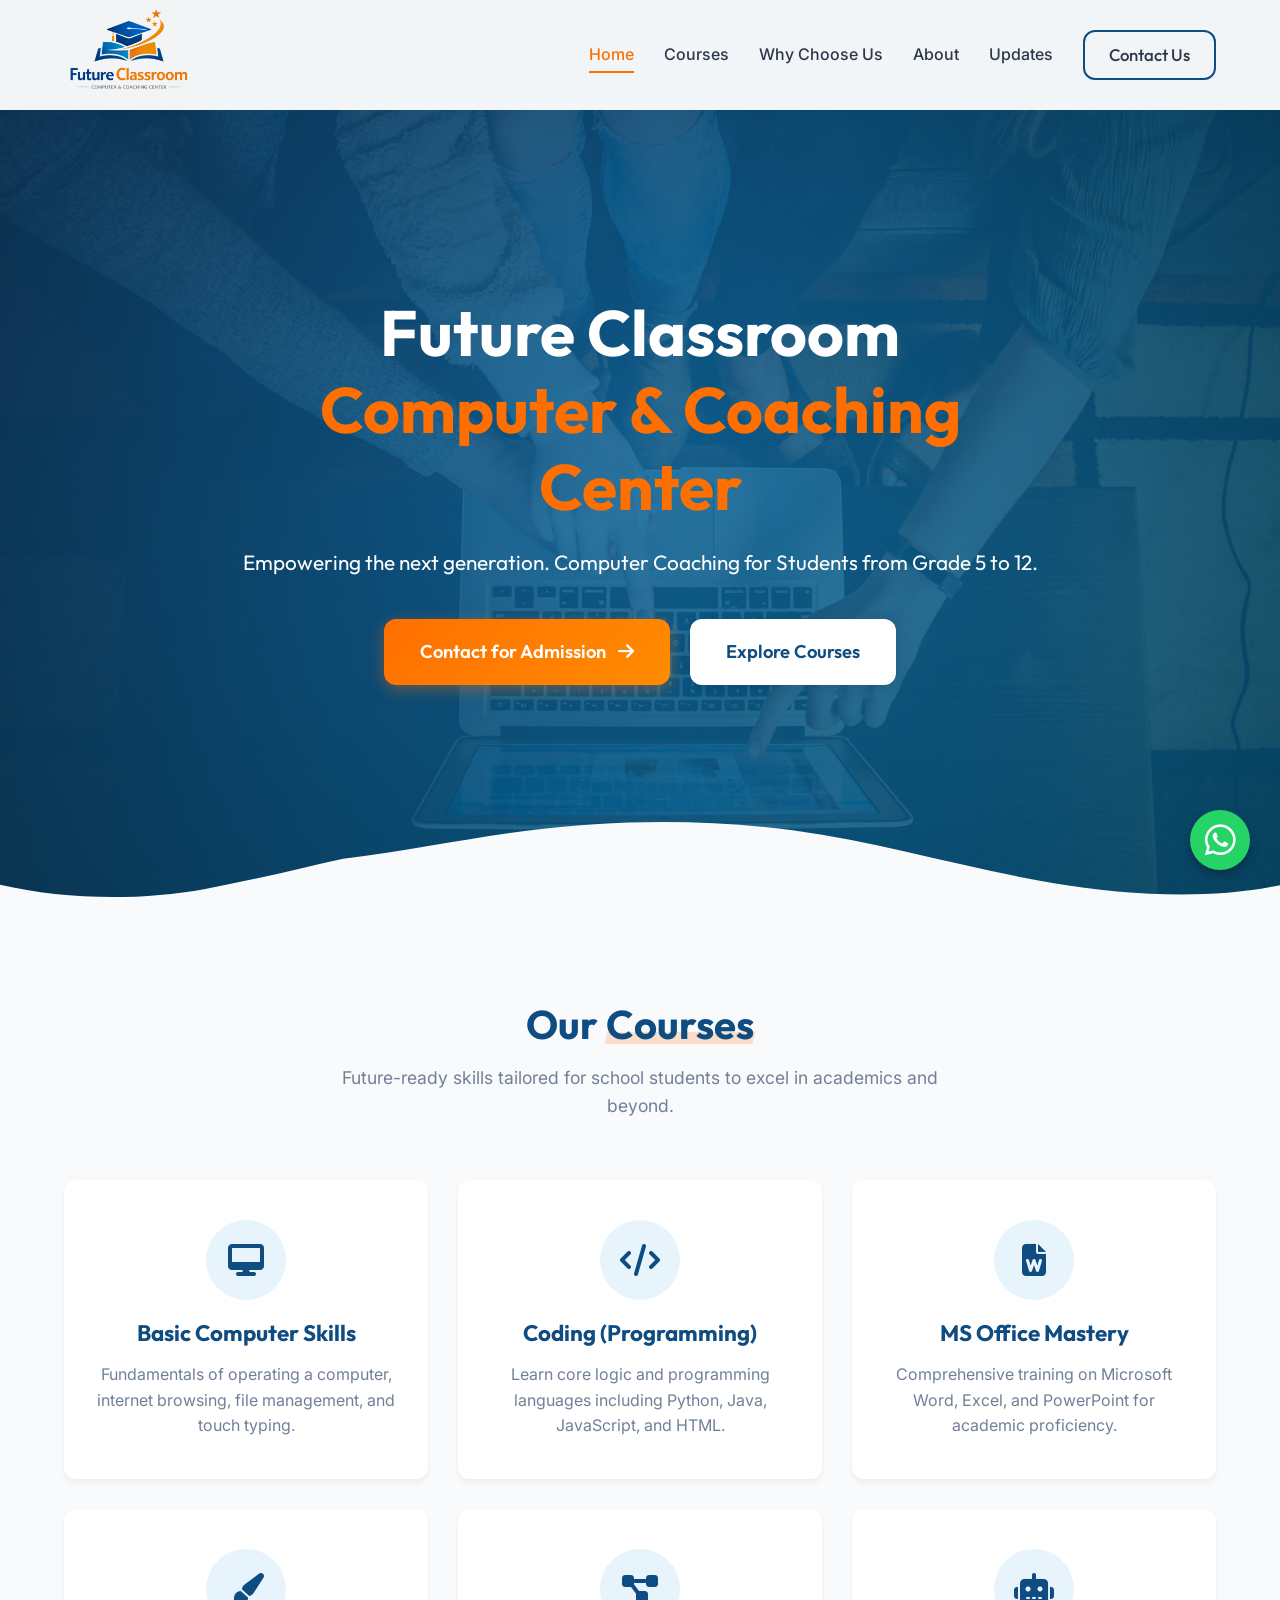
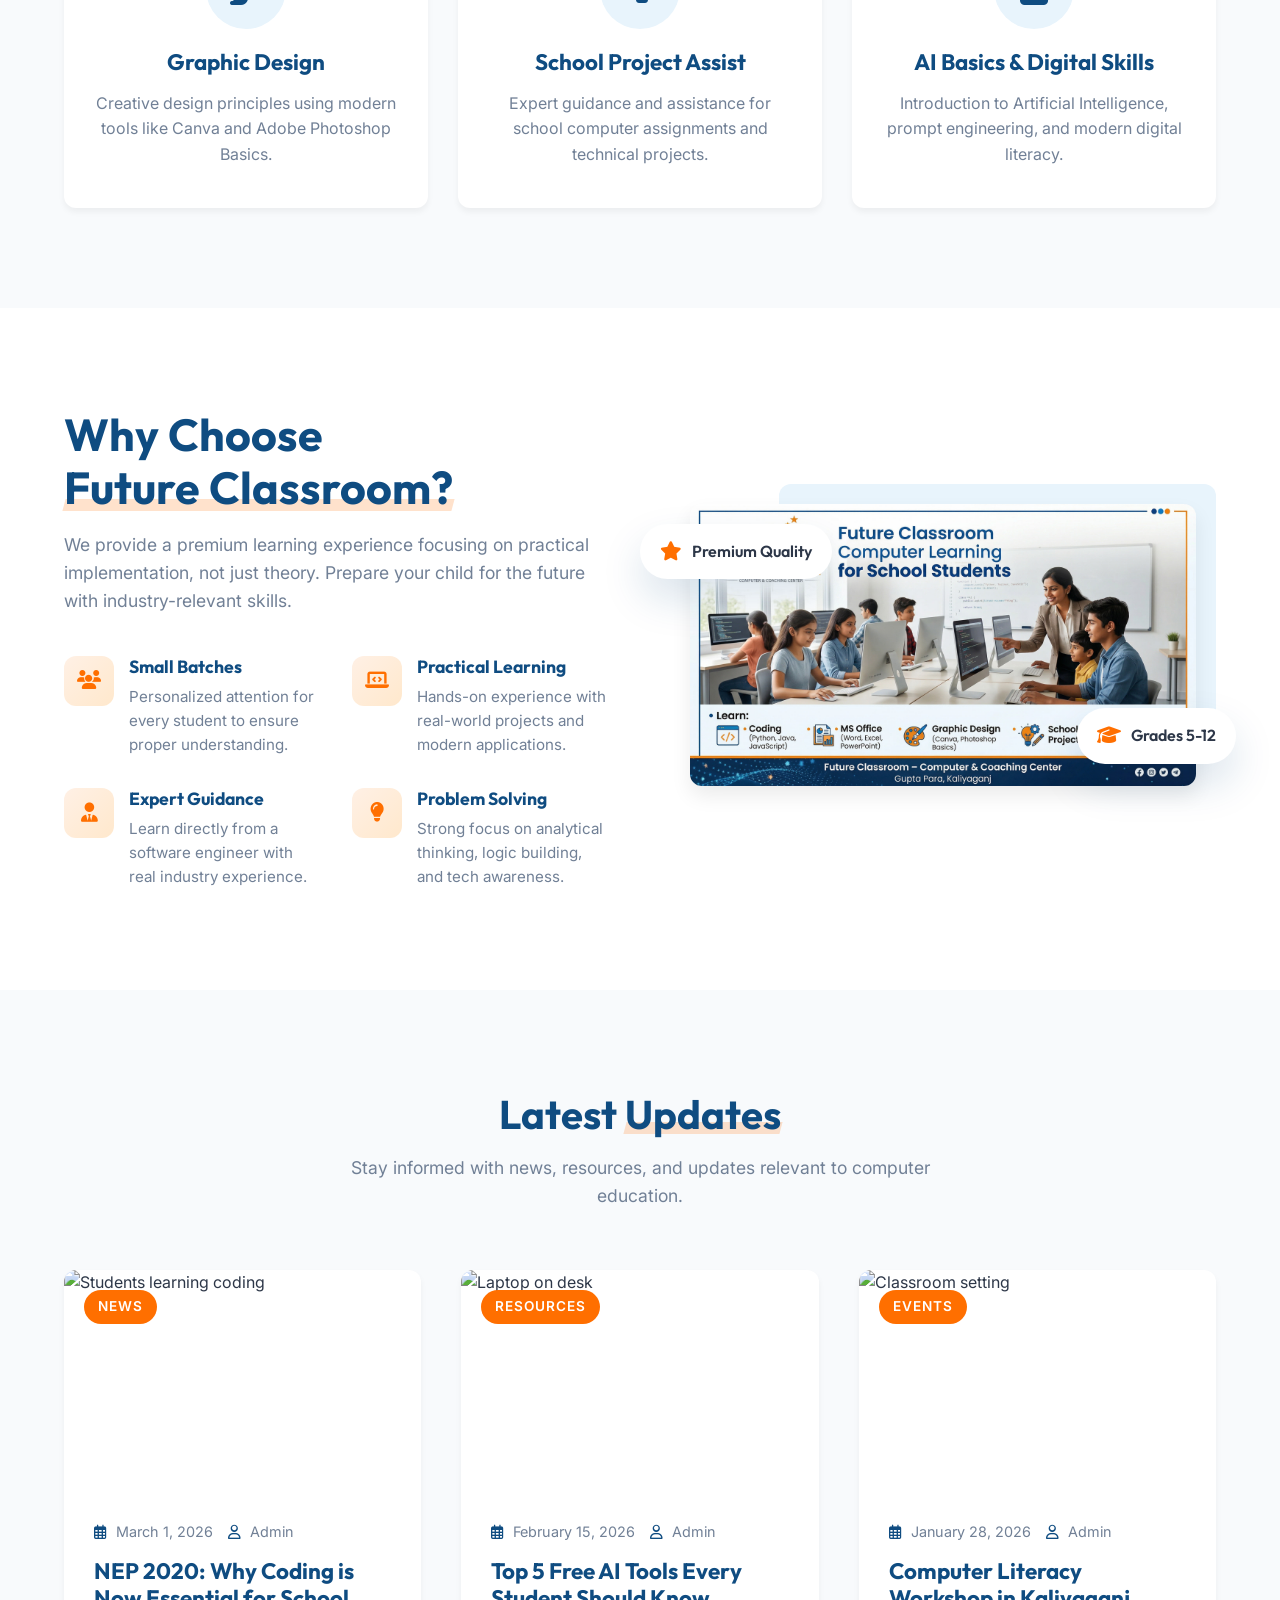
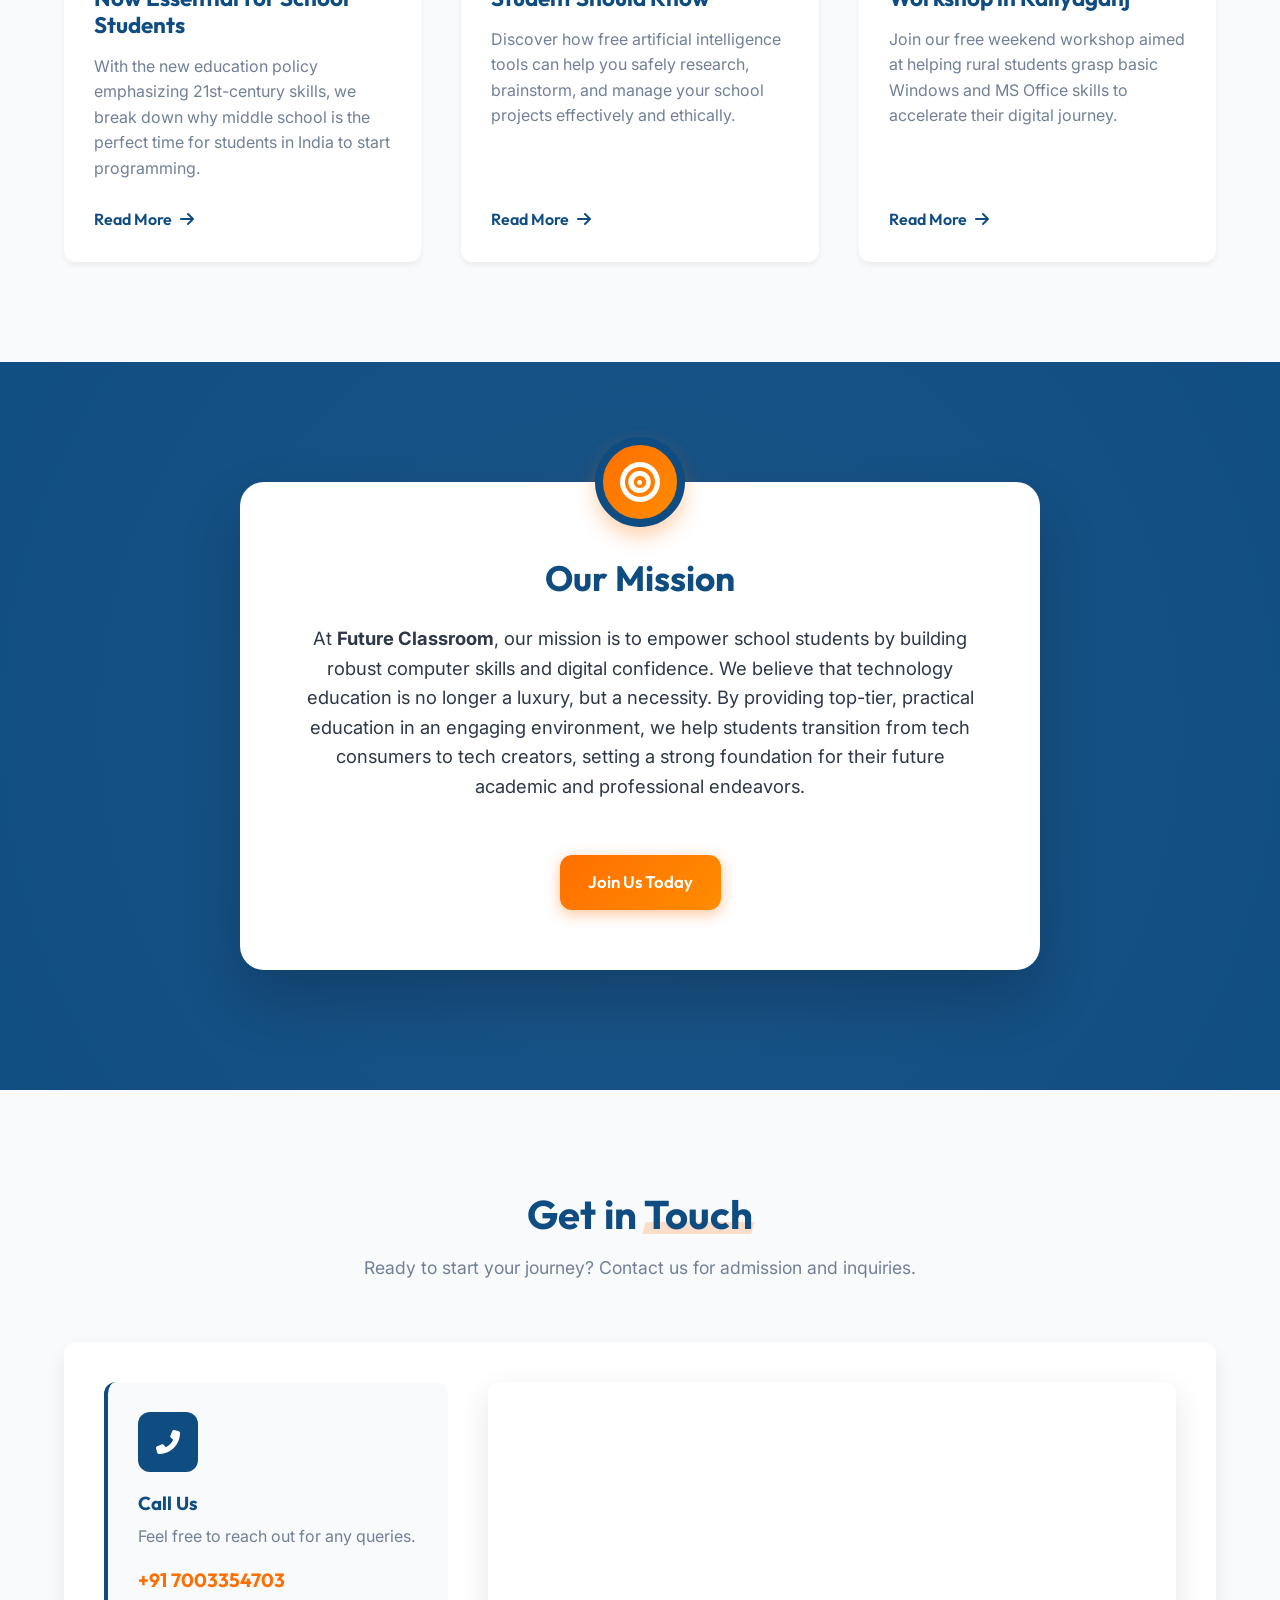
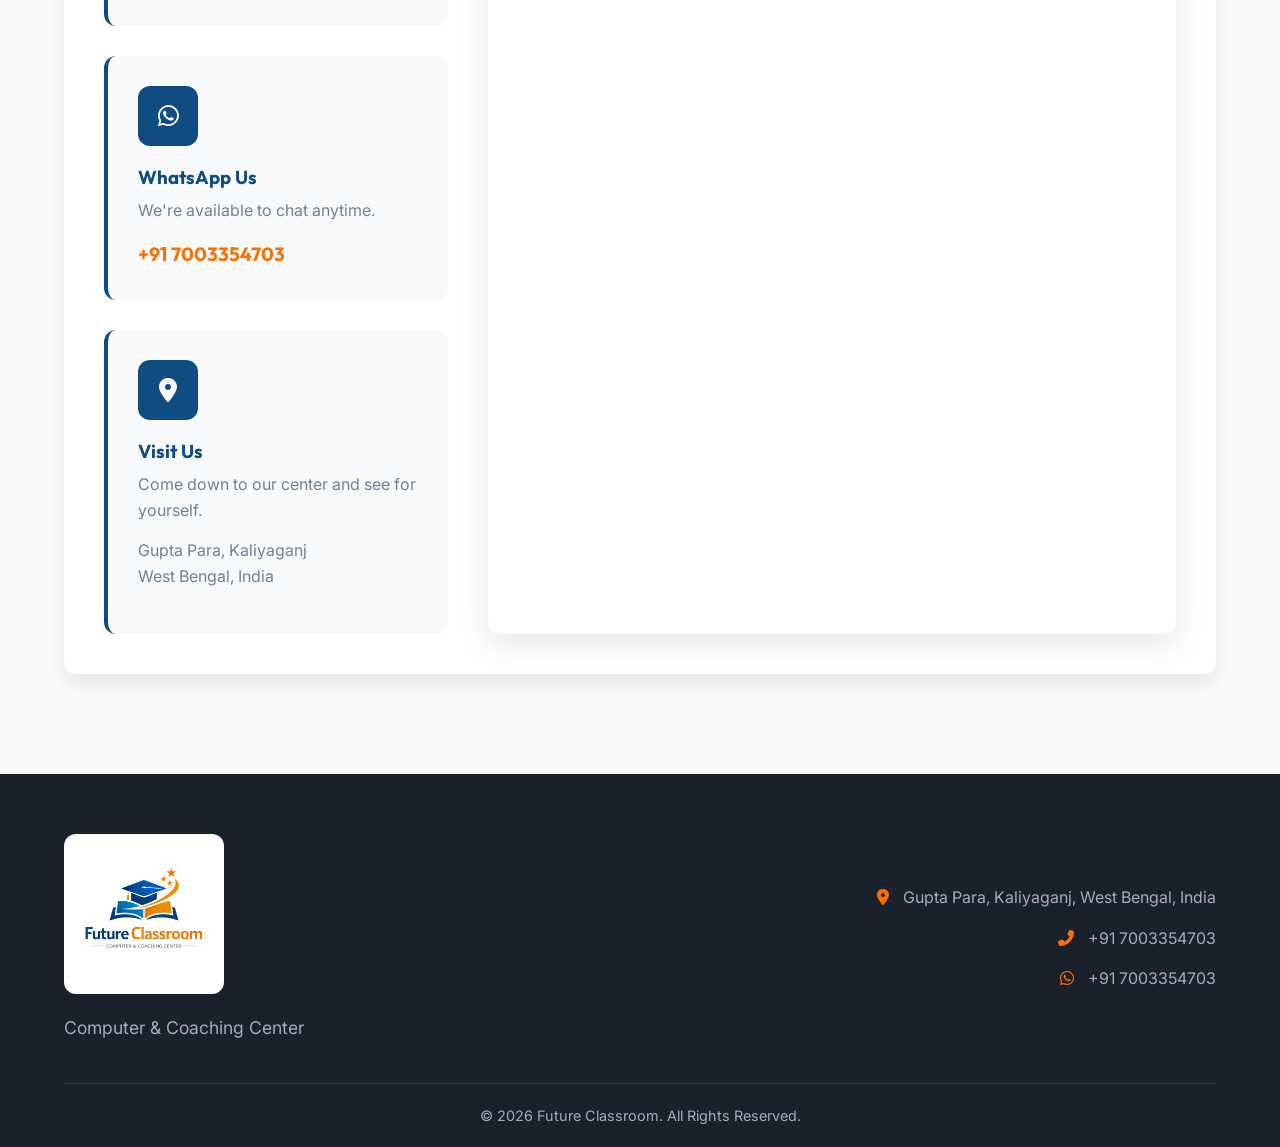
==== index.html @ 84b8ce5e "Initial commit for GitHub Pages" ====
<!DOCTYPE html>
<html lang="en">
<head>
    <meta charset="UTF-8">
    <meta name="viewport" content="width=device-width, initial-scale=1.0">
    <title>Future Classroom – Computer & Coaching Center | Kaliyaganj</title>
    <meta name="description" content="Future Classroom is a premier computer & coaching center in Kaliyaganj for students from Grade 5 to 12. We offer courses in Coding, MS Office, Graphic Design, and more.">
    <link rel="icon" type="image/png" href="images/logo.png">
    
    <!-- Google Fonts -->
    <link rel="preconnect" href="https://fonts.googleapis.com">
    <link rel="preconnect" href="https://fonts.gstatic.com" crossorigin>
    <link href="https://fonts.googleapis.com/css2?family=Outfit:wght@300;400;500;600;700;800&family=Inter:wght@400;500;600&display=swap" rel="stylesheet">
    
    <!-- FontAwesome for Icons -->
    <link rel="stylesheet" href="https://cdnjs.cloudflare.com/ajax/libs/font-awesome/6.4.0/css/all.min.css">
    
    <!-- Custom CSS -->
    <link rel="stylesheet" href="styles.css">
</head>
<body>
    <!-- Navigation -->
    <header class="navbar">
        <div class="container nav-container">
            <div class="logo">
                <a href="#home"><img src="images/logo.png" alt="Future Classroom Logo" class="logo-img"></a>
            </div>
            <button class="mobile-toggle" id="mobile-toggle">
                <i class="fas fa-bars"></i>
            </button>
            <nav class="nav-links" id="nav-links">
                <a href="#home" class="nav-link active">Home</a>
                <a href="#courses" class="nav-link">Courses</a>
                <a href="#why-us" class="nav-link">Why Choose Us</a>
                <a href="#about" class="nav-link">About</a>
                <a href="#posts" class="nav-link">Updates</a>
                <a href="#contact" class="nav-link btn btn-outline">Contact Us</a>
            </nav>
        </div>
    </header>

    <!-- Hero Section -->
    <section id="home" class="hero">
        <div class="hero-overlay"></div>
        <div class="container hero-content">
            <h1>Future Classroom<br><span class="highlight">Computer & Coaching Center</span></h1>
            <p class="subtitle">Empowering the next generation. Computer Coaching for Students from Grade 5 to 12.</p>
            <div class="hero-buttons">
                <a href="#contact" class="btn btn-primary btn-large">Contact for Admission <i class="fas fa-arrow-right"></i></a>
                <a href="#courses" class="btn btn-secondary btn-large">Explore Courses</a>
            </div>
        </div>
        <div class="shape-divider">
            <svg data-name="Layer 1" xmlns="http://www.w3.org/2000/svg" viewBox="0 0 1200 120" preserveAspectRatio="none">
                <path d="M321.39,56.44c58-10.79,114.16-30.13,172-41.86,82.39-16.72,168.19-17.73,250.45-.39C823.78,31,906.67,72,985.66,92.83c70.05,18.48,146.53,26.09,214.34,3V120H0V95.8C59.71,118.08,130.83,119.9,192.27,101.9,238.16,88.46,281.33,70.53,321.39,56.44Z" class="shape-fill"></path>
            </svg>
        </div>
    </section>

    <!-- Courses Section -->
    <section id="courses" class="section courses-section">
        <div class="container">
            <div class="section-header">
                <h2>Our <span class="highlight-text">Courses</span></h2>
                <p>Future-ready skills tailored for school students to excel in academics and beyond.</p>
            </div>
            
            <div class="course-grid">
                <!-- Course 1 -->
                <div class="course-card">
                    <div class="course-icon"><i class="fas fa-desktop"></i></div>
                    <h3>Basic Computer Skills</h3>
                    <p>Fundamentals of operating a computer, internet browsing, file management, and touch typing.</p>
                </div>
                
                <!-- Course 2 -->
                <div class="course-card">
                    <div class="course-icon"><i class="fas fa-code"></i></div>
                    <h3>Coding (Programming)</h3>
                    <p>Learn core logic and programming languages including Python, Java, JavaScript, and HTML.</p>
                </div>
                
                <!-- Course 3 -->
                <div class="course-card">
                    <div class="course-icon"><i class="fas fa-file-word"></i></div>
                    <h3>MS Office Mastery</h3>
                    <p>Comprehensive training on Microsoft Word, Excel, and PowerPoint for academic proficiency.</p>
                </div>
                
                <!-- Course 4 -->
                <div class="course-card">
                    <div class="course-icon"><i class="fas fa-paint-brush"></i></div>
                    <h3>Graphic Design</h3>
                    <p>Creative design principles using modern tools like Canva and Adobe Photoshop Basics.</p>
                </div>
                
                <!-- Course 5 -->
                <div class="course-card">
                    <div class="course-icon"><i class="fas fa-project-diagram"></i></div>
                    <h3>School Project Assist</h3>
                    <p>Expert guidance and assistance for school computer assignments and technical projects.</p>
                </div>
                
                <!-- Course 6 -->
                <div class="course-card">
                    <div class="course-icon"><i class="fas fa-robot"></i></div>
                    <h3>AI Basics & Digital Skills</h3>
                    <p>Introduction to Artificial Intelligence, prompt engineering, and modern digital literacy.</p>
                </div>
            </div>
        </div>
    </section>

    <!-- Why Choose Us Section -->
    <section id="why-us" class="section why-us-section">
        <div class="container">
            <div class="why-us-content">
                <div class="why-us-text">
                    <h2>Why Choose <br><span class="highlight-text">Future Classroom?</span></h2>
                    <p>We provide a premium learning experience focusing on practical implementation, not just theory. Prepare your child for the future with industry-relevant skills.</p>
                    
                    <div class="features-list">
                        <div class="feature-item">
                            <div class="feature-icon"><i class="fas fa-users"></i></div>
                            <div class="feature-info">
                                <h4>Small Batches</h4>
                                <p>Personalized attention for every student to ensure proper understanding.</p>
                            </div>
                        </div>
                        <div class="feature-item">
                            <div class="feature-icon"><i class="fas fa-laptop-code"></i></div>
                            <div class="feature-info">
                                <h4>Practical Learning</h4>
                                <p>Hands-on experience with real-world projects and modern applications.</p>
                            </div>
                        </div>
                        <div class="feature-item">
                            <div class="feature-icon"><i class="fas fa-user-tie"></i></div>
                            <div class="feature-info">
                                <h4>Expert Guidance</h4>
                                <p>Learn directly from a software engineer with real industry experience.</p>
                            </div>
                        </div>
                        <div class="feature-item">
                            <div class="feature-icon"><i class="fas fa-lightbulb"></i></div>
                            <div class="feature-info">
                                <h4>Problem Solving</h4>
                                <p>Strong focus on analytical thinking, logic building, and tech awareness.</p>
                            </div>
                        </div>
                    </div>
                </div>
                <!-- Image Box for visual appeal -->
                <div class="why-us-image-container">
                    <div class="why-us-image">
                        <img src="images/why-us.jpg" alt="Students learning in a modern classroom">
                        <div class="floating-badge badge-1">
                            <i class="fas fa-star"></i>
                            <span>Premium Quality</span>
                        </div>
                        <div class="floating-badge badge-2">
                            <i class="fas fa-graduation-cap"></i>
                            <span>Grades 5-12</span>
                        </div>
                    </div>
                </div>
            </div>
        </div>
    </section>

    <!-- Posts / Updates Section -->
    <section id="posts" class="section posts-section">
        <div class="container">
            <div class="section-header">
                <h2>Latest <span class="highlight-text">Updates</span></h2>
                <p>Stay informed with news, resources, and updates relevant to computer education.</p>
            </div>
            
            <div class="posts-grid">
                <!-- Post 1 -->
                <article class="post-card">
                    <div class="post-image">
                        <img src="https://images.unsplash.com/photo-1509062522246-3755977927d7?q=80&w=900&auto=format&fit=crop" alt="Students learning coding">
                        <span class="post-category">News</span>
                    </div>
                    <div class="post-content">
                        <div class="post-meta">
                            <span><i class="far fa-calendar-alt"></i> March 1, 2026</span>
                            <span><i class="far fa-user"></i> Admin</span>
                        </div>
                        <h3>NEP 2020: Why Coding is Now Essential for School Students</h3>
                        <p>With the new education policy emphasizing 21st-century skills, we break down why middle school is the perfect time for students in India to start programming.</p>
                        <a href="post.html" class="read-more">Read More <i class="fas fa-arrow-right"></i></a>
                    </div>
                </article>

                <!-- Post 2 -->
                <article class="post-card">
                    <div class="post-image">
                        <img src="https://images.unsplash.com/photo-1517694712202-14dd9538aa97?q=80&w=900&auto=format&fit=crop" alt="Laptop on desk">
                        <span class="post-category">Resources</span>
                    </div>
                    <div class="post-content">
                        <div class="post-meta">
                            <span><i class="far fa-calendar-alt"></i> February 15, 2026</span>
                            <span><i class="far fa-user"></i> Admin</span>
                        </div>
                        <h3>Top 5 Free AI Tools Every Student Should Know</h3>
                        <p>Discover how free artificial intelligence tools can help you safely research, brainstorm, and manage your school projects effectively and ethically.</p>
                        <a href="post.html" class="read-more">Read More <i class="fas fa-arrow-right"></i></a>
                    </div>
                </article>

                <!-- Post 3 -->
                <article class="post-card">
                    <div class="post-image">
                        <img src="https://images.unsplash.com/photo-1588072432836-e10032774350?q=80&w=900&auto=format&fit=crop" alt="Classroom setting">
                        <span class="post-category">Events</span>
                    </div>
                    <div class="post-content">
                        <div class="post-meta">
                            <span><i class="far fa-calendar-alt"></i> January 28, 2026</span>
                            <span><i class="far fa-user"></i> Admin</span>
                        </div>
                        <h3>Computer Literacy Workshop in Kaliyaganj</h3>
                        <p>Join our free weekend workshop aimed at helping rural students grasp basic Windows and MS Office skills to accelerate their digital journey.</p>
                        <a href="post.html" class="read-more">Read More <i class="fas fa-arrow-right"></i></a>
                    </div>
                </article>
            </div>
        </div>
    </section>

    <!-- About Section -->
    <section id="about" class="section about-section">
        <div class="container">
            <div class="about-card">
                <div class="about-icon"><i class="fas fa-bullseye"></i></div>
                <h2>Our Mission</h2>
                <p>At <strong>Future Classroom</strong>, our mission is to empower school students by building robust computer skills and digital confidence. We believe that technology education is no longer a luxury, but a necessity. By providing top-tier, practical education in an engaging environment, we help students transition from tech consumers to tech creators, setting a strong foundation for their future academic and professional endeavors.</p>
                <a href="#contact" class="btn btn-primary mt-3">Join Us Today</a>
            </div>
        </div>
    </section>

    <!-- Contact Section -->
    <section id="contact" class="section contact-section">
        <div class="container">
            <div class="section-header">
                <h2>Get in <span class="highlight-text">Touch</span></h2>
                <p>Ready to start your journey? Contact us for admission and inquiries.</p>
            </div>
            
            <div class="contact-wrapper">
                <div class="contact-info">
                    <a href="tel:7003354703" class="contact-card">
                        <div class="contact-icon"><i class="fas fa-phone-alt"></i></div>
                        <h3>Call Us</h3>
                        <p>Feel free to reach out for any queries.</p>
                        <span class="contact-link">+91 7003354703</span>
                    </a>
                    
                    <a href="https://wa.me/917003354703" class="contact-card" target="_blank">
                        <div class="contact-icon"><i class="fab fa-whatsapp"></i></div>
                        <h3>WhatsApp Us</h3>
                        <p>We're available to chat anytime.</p>
                        <span class="contact-link">+91 7003354703</span>
                    </a>
                    
                    <a href="https://www.google.com/maps?q=Computer+Science+Academy,+Kaliyaganj" class="contact-card" target="_blank">
                        <div class="contact-icon"><i class="fas fa-map-marker-alt"></i></div>
                        <h3>Visit Us</h3>
                        <p>Come down to our center and see for yourself.</p>
                        <address>Gupta Para, Kaliyaganj<br>West Bengal, India</address>
                    </a>
                </div>
                
                <div class="contact-map">
                    <!-- Google Maps Embed for Kaliyaganj -->
                    <iframe 
                      src="https://www.google.com/maps?q=Computer+Science+Academy,+Kaliyaganj&output=embed"
                      width="100%" 
                      height="350" 
                      style="border:0; border-radius: 12px; box-shadow: 0 10px 30px rgba(0,0,0,0.1);" 
                      allowfullscreen="" 
                      loading="lazy">
                    </iframe>
                </div>
            </div>
        </div>
    </section>

    <!-- Footer -->
    <footer class="footer">
        <div class="container footer-content">
            <div class="footer-brand">
                <div class="logo">
                    <a href="#home"><img src="images/logo.png" alt="Future Classroom Logo" class="footer-logo-img"></a>
                </div>
                <p>Computer & Coaching Center</p>
            </div>
            <div class="footer-details">
                <p><i class="fas fa-map-marker-alt"></i> Gupta Para, Kaliyaganj, West Bengal, India</p>
                <p><i class="fas fa-phone-alt"></i> <a href="tel:7003354703">+91 7003354703</a></p>
                <p><i class="fab fa-whatsapp"></i> <a href="https://wa.me/917003354703" target="_blank">+91 7003354703</a></p>
            </div>
        </div>
        <div class="footer-bottom">
            <p>&copy; <span id="year"></span> Future Classroom. All Rights Reserved.</p>
        </div>
    </footer>

    <!-- WhatsApp Floating Button -->
    <a href="https://wa.me/917003354703" class="whatsapp-float" target="_blank" aria-label="Chat with us on WhatsApp">
        <i class="fab fa-whatsapp"></i>
    </a>

    <!-- Minimal JavaScript -->
    <script>
        // Set current year in footer
        document.getElementById('year').textContent = new Date().getFullYear();

        // Mobile menu toggle
        const toggleBtn = document.getElementById('mobile-toggle');
        const navLinks = document.getElementById('nav-links');

        toggleBtn.addEventListener('click', () => {
            navLinks.classList.toggle('active');
            const isExpanded = navLinks.classList.contains('active');
            toggleBtn.innerHTML = isExpanded ? '<i class="fas fa-times"></i>' : '<i class="fas fa-bars"></i>';
        });

        // Sticky Navbar and active link highlighting based on scroll
        const navbar = document.querySelector('.navbar');
        const sections = document.querySelectorAll('section');
        const navItems = document.querySelectorAll('.nav-link');

        window.addEventListener('scroll', () => {
            // Navbar effect
            if (window.scrollY > 50) {
                navbar.classList.add('scrolled');
            } else {
                navbar.classList.remove('scrolled');
            }

            // Highlights
            let current = '';
            sections.forEach(section => {
                const sectionTop = section.offsetTop;
                const sectionHeight = section.clientHeight;
                if (pageYOffset >= (sectionTop - 200)) {
                    current = section.getAttribute('id');
                }
            });

            navItems.forEach(item => {
                item.classList.remove('active');
                if (item.getAttribute('href').includes(current)) {
                    item.classList.add('active');
                }
            });
        });

        // Close mobile menu on link click
        navItems.forEach(item => {
            item.addEventListener('click', () => {
                navLinks.classList.remove('active');
                toggleBtn.innerHTML = '<i class="fas fa-bars"></i>';
            });
        });
    </script>
</body>
</html>
---- styles.css ----
/* Base Variables and Reset */
:root {
    --primary-blue: #0f4c81;     /* Classic Blue */
    --secondary-blue: #007bb5;   /* Lighter Blue */
    --light-blue: #e8f4fc;       /* Background Blue Accent */
    --primary-orange: #ff6f00;   /* Vibrant Orange */
    --secondary-orange: #ff8c00; /* Lighter Orange */
    --text-dark: #2d3748;        /* Slate text */
    --text-light: #718096;       /* Gray text */
    --bg-light: #f8fafc;         /* Off-white */
    --white: #ffffff;
    --transition: all 0.3s cubic-bezier(0.25, 0.8, 0.25, 1);
    --border-radius: 12px;
    --shadow-sm: 0 4px 6px rgba(0, 0, 0, 0.05);
    --shadow-md: 0 10px 20px rgba(0, 0, 0, 0.08);
    --shadow-lg: 0 20px 40px rgba(15, 76, 129, 0.15);
}

* {
    margin: 0;
    padding: 0;
    box-sizing: border-box;
}

html {
    scroll-behavior: smooth;
}

body {
    font-family: 'Inter', sans-serif;
    color: var(--text-dark);
    background-color: var(--bg-light);
    line-height: 1.6;
    overflow-x: hidden;
}

h1, h2, h3, h4, h5, h6 {
    font-family: 'Outfit', sans-serif;
    font-weight: 700;
    line-height: 1.2;
    margin-bottom: 1rem;
}

a {
    text-decoration: none;
    color: inherit;
    transition: var(--transition);
}

ul {
    list-style: none;
}

.container {
    width: 90%;
    max-width: 1240px;
    margin: 0 auto;
}

.section {
    padding: 100px 0;
}

.section-header {
    text-align: center;
    margin-bottom: 60px;
}

.section-header h2 {
    font-size: 2.5rem;
    color: var(--primary-blue);
    position: relative;
    display: inline-block;
}

.section-header p {
    color: var(--text-light);
    font-size: 1.1rem;
    max-width: 600px;
    margin: 0 auto;
}

.highlight {
    color: var(--primary-orange);
}

.highlight-text {
    position: relative;
    z-index: 1;
}

.highlight-text::after {
    content: '';
    position: absolute;
    bottom: 5px;
    left: 0;
    width: 100%;
    height: 12px;
    background-color: rgba(255, 111, 0, 0.2);
    z-index: -1;
    transform: skew(-15deg);
}

/* Buttons */
.btn {
    display: inline-block;
    padding: 14px 28px;
    font-family: 'Outfit', sans-serif;
    font-weight: 600;
    font-size: 1.05rem;
    border-radius: var(--border-radius);
    cursor: pointer;
    border: none;
    text-align: center;
    transition: var(--transition);
}

.btn-large {
    padding: 18px 36px;
    font-size: 1.15rem;
}

.btn-primary {
    background: linear-gradient(135deg, var(--primary-orange), var(--secondary-orange));
    color: var(--white);
    box-shadow: 0 4px 15px rgba(255, 111, 0, 0.4);
}

.btn-primary:hover {
    transform: translateY(-3px);
    box-shadow: 0 8px 25px rgba(255, 111, 0, 0.5);
    color: var(--white);
}

.btn-secondary {
    background-color: var(--white);
    color: var(--primary-blue);
    box-shadow: 0 4px 15px rgba(0, 0, 0, 0.1);
}

.btn-secondary:hover {
    transform: translateY(-3px);
    box-shadow: 0 8px 25px rgba(0, 0, 0, 0.15);
    background-color: var(--light-blue);
}

.btn-outline {
    border: 2px solid var(--primary-blue);
    color: var(--primary-blue);
    background-color: transparent;
    padding: 10px 24px;
}

.btn-outline:hover {
    background-color: var(--primary-blue);
    color: var(--white);
}

/* Navbar */
.navbar {
    position: fixed;
    top: 0;
    left: 0;
    width: 100%;
    z-index: 1000;
    padding: 20px 0;
    transition: var(--transition);
    background-color: rgba(255, 255, 255, 0.95);
    backdrop-filter: blur(10px);
}

.navbar.scrolled {
    padding: 12px 0;
    box-shadow: var(--shadow-sm);
}

.nav-container {
    display: flex;
    justify-content: space-between;
    align-items: center;
}

.logo-img {
    max-height: 130px;
    width: auto;
    display: block;
    margin: -30px 0; /* Prevents navbar from getting too tall */
    transition: var(--transition);
    object-fit: contain;
}

.logo-img:hover {
    transform: scale(1.05);
}

.nav-links {
    display: flex;
    align-items: center;
    gap: 30px;
}

.nav-link {
    font-weight: 500;
    color: var(--text-dark);
    position: relative;
}

.nav-link:not(.btn)::after {
    content: '';
    position: absolute;
    bottom: -5px;
    left: 0;
    width: 0%;
    height: 2px;
    background-color: var(--primary-orange);
    transition: var(--transition);
}

.nav-link:not(.btn):hover::after,
.nav-link.active:not(.btn)::after {
    width: 100%;
}

.nav-link:not(.btn):hover,
.nav-link.active:not(.btn) {
    color: var(--primary-orange);
}

.mobile-toggle {
    display: none;
    font-size: 1.5rem;
    color: var(--primary-blue);
    background: none;
    border: none;
    cursor: pointer;
}

/* Hero Section */
.hero {
    position: relative;
    min-height: 100vh;
    display: flex;
    align-items: center;
    background: linear-gradient(135deg, rgba(15, 76, 129, 0.9) 0%, rgba(0, 123, 181, 0.8) 100%), url('images/hero-bg.jpg') center/cover;
    color: var(--white);
    overflow: hidden;
    padding-top: 80px;
}

.hero-overlay {
    position: absolute;
    top: 0;
    left: 0;
    width: 100%;
    height: 100%;
    background: radial-gradient(circle at center, transparent 0%, rgba(0, 0, 0, 0.4) 100%);
}

.hero-content {
    position: relative;
    z-index: 2;
    max-width: 800px;
    text-align: center;
    margin: 0 auto;
}

.hero h1 {
    font-size: 4rem;
    margin-bottom: 20px;
    animation: fadeInUp 1s ease-out;
}

.hero .subtitle {
    font-size: 1.3rem;
    font-weight: 400;
    opacity: 0.9;
    margin-bottom: 40px;
    font-family: 'Outfit', sans-serif;
    animation: fadeInUp 1s ease-out 0.2s both;
}

.hero-buttons {
    display: flex;
    gap: 20px;
    justify-content: center;
    animation: fadeInUp 1s ease-out 0.4s both;
}

.hero-buttons i {
    margin-left: 8px;
    transition: transform 0.3s ease;
}

.hero-buttons .btn-primary:hover i {
    transform: translateX(5px);
}

.shape-divider {
    position: absolute;
    bottom: -1px;
    left: 0;
    width: 100%;
    overflow: hidden;
    line-height: 0;
}

.shape-divider svg {
    position: relative;
    display: block;
    width: calc(100% + 1.3px);
    height: 80px;
}

.shape-divider .shape-fill {
    fill: var(--bg-light);
}

/* Courses Section */
.courses-section {
    background-color: var(--bg-light);
}

.course-grid {
    display: grid;
    grid-template-columns: repeat(auto-fit, minmax(280px, 1fr));
    gap: 30px;
}

.course-card {
    background-color: var(--white);
    padding: 40px 30px;
    border-radius: var(--border-radius);
    text-align: center;
    box-shadow: var(--shadow-sm);
    transition: var(--transition);
    position: relative;
    overflow: hidden;
}

.course-card::before {
    content: '';
    position: absolute;
    top: 0;
    left: 0;
    width: 100%;
    height: 4px;
    background: linear-gradient(90deg, var(--primary-blue), var(--primary-orange));
    transform: scaleX(0);
    transition: transform 0.4s ease;
    transform-origin: left;
}

.course-card:hover {
    transform: translateY(-10px);
    box-shadow: var(--shadow-lg);
}

.course-card:hover::before {
    transform: scaleX(1);
}

.course-icon {
    width: 80px;
    height: 80px;
    background-color: var(--light-blue);
    border-radius: 50%;
    display: flex;
    align-items: center;
    justify-content: center;
    margin: 0 auto 20px;
    color: var(--primary-blue);
    font-size: 2rem;
    transition: var(--transition);
}

.course-card:hover .course-icon {
    background-color: var(--primary-blue);
    color: var(--white);
    transform: rotateY(180deg);
}

.course-card h3 {
    color: var(--primary-blue);
    font-size: 1.4rem;
    margin-bottom: 15px;
}

.course-card p {
    color: var(--text-light);
}

/* Why Choose Us Section */
.why-us-section {
    background-color: var(--white);
}

.why-us-content {
    display: flex;
    align-items: center;
    gap: 60px;
}

.why-us-text {
    flex: 1;
}

.why-us-text h2 {
    font-size: 2.8rem;
    color: var(--primary-blue);
}

.why-us-text > p {
    color: var(--text-light);
    font-size: 1.1rem;
    margin-bottom: 40px;
}

.features-list {
    display: grid;
    grid-template-columns: repeat(2, 1fr);
    gap: 30px;
}

.feature-item {
    display: flex;
    gap: 15px;
    align-items: flex-start;
}

.feature-icon {
    width: 50px;
    height: 50px;
    background: linear-gradient(135deg, rgba(255, 111, 0, 0.1), rgba(255, 140, 0, 0.2));
    border-radius: 12px;
    display: flex;
    align-items: center;
    justify-content: center;
    color: var(--primary-orange);
    font-size: 1.2rem;
    flex-shrink: 0;
}

.feature-info h4 {
    font-size: 1.1rem;
    margin-bottom: 8px;
    color: var(--primary-blue);
}

.feature-info p {
    color: var(--text-light);
    font-size: 0.95rem;
}

.why-us-image-container {
    flex: 1;
    position: relative;
}

.why-us-image {
    position: relative;
    padding: 20px;
}

.why-us-image::before {
    content: '';
    position: absolute;
    top: 0;
    right: 0;
    width: 80%;
    height: 80%;
    background-color: var(--light-blue);
    border-radius: var(--border-radius);
    z-index: 0;
}

.why-us-image img {
    width: 100%;
    border-radius: var(--border-radius);
    position: relative;
    z-index: 1;
    box-shadow: var(--shadow-md);
    transition: var(--transition);
}

.why-us-image img:hover {
    transform: scale(1.02);
}

.floating-badge {
    position: absolute;
    background-color: var(--white);
    padding: 15px 20px;
    border-radius: 30px;
    display: flex;
    align-items: center;
    gap: 10px;
    box-shadow: var(--shadow-lg);
    z-index: 2;
    animation: float 4s ease-in-out infinite;
}

.badge-1 {
    top: 40px;
    left: -30px;
    animation-delay: 0s;
}

.badge-2 {
    bottom: 50px;
    right: -20px;
    animation-delay: 2s;
}

.floating-badge i {
    color: var(--primary-orange);
    font-size: 1.2rem;
}

.floating-badge span {
    font-family: 'Outfit', sans-serif;
    font-weight: 600;
    color: var(--text-dark);
}

/* Posts Section */
.posts-section {
    background-color: var(--bg-light);
}

.posts-grid {
    display: grid;
    grid-template-columns: repeat(auto-fit, minmax(320px, 1fr));
    gap: 40px;
}

.post-card {
    background-color: var(--white);
    border-radius: var(--border-radius);
    overflow: hidden;
    box-shadow: var(--shadow-sm);
    transition: var(--transition);
    display: flex;
    flex-direction: column;
}

.post-card:hover {
    transform: translateY(-10px);
    box-shadow: var(--shadow-lg);
}

.post-image {
    position: relative;
    height: 220px;
    overflow: hidden;
}

.post-image img {
    width: 100%;
    height: 100%;
    object-fit: cover;
    transition: transform 0.5s ease;
}

.post-card:hover .post-image img {
    transform: scale(1.1);
}

.post-category {
    position: absolute;
    top: 20px;
    left: 20px;
    background-color: var(--primary-orange);
    color: var(--white);
    padding: 6px 14px;
    border-radius: 20px;
    font-size: 0.85rem;
    font-weight: 600;
    text-transform: uppercase;
    letter-spacing: 1px;
}

.post-content {
    padding: 30px;
    display: flex;
    flex-direction: column;
    flex-grow: 1;
}

.post-meta {
    display: flex;
    gap: 15px;
    margin-bottom: 15px;
    font-size: 0.9rem;
    color: var(--text-light);
}

.post-meta span i {
    color: var(--primary-blue);
    margin-right: 5px;
}

.post-content h3 {
    font-size: 1.4rem;
    color: var(--primary-blue);
    margin-bottom: 15px;
    transition: var(--transition);
}

.post-card:hover .post-content h3 {
    color: var(--primary-orange);
}

.post-content p {
    color: var(--text-light);
    margin-bottom: 25px;
    flex-grow: 1;
}

.read-more {
    font-family: 'Outfit', sans-serif;
    font-weight: 600;
    color: var(--primary-blue);
    display: inline-flex;
    align-items: center;
    gap: 8px;
}

.read-more i {
    transition: transform 0.3s ease;
}

.read-more:hover {
    color: var(--primary-orange);
}

.read-more:hover i {
    transform: translateX(5px);
}

/* About Section */
.about-section {
    background-color: var(--primary-blue);
    padding: 120px 0;
    position: relative;
    overflow: hidden;
}

.about-section::after {
    content: '';
    position: absolute;
    top: -50%;
    left: -50%;
    width: 200%;
    height: 200%;
    background: radial-gradient(circle, rgba(255,255,255,0.05) 0%, transparent 60%);
    pointer-events: none;
}

.about-card {
    background-color: var(--white);
    border-radius: 24px;
    padding: 60px;
    text-align: center;
    max-width: 800px;
    margin: 0 auto;
    position: relative;
    z-index: 1;
    box-shadow: 0 30px 60px rgba(0,0,0,0.2);
}

.about-icon {
    width: 90px;
    height: 90px;
    background: linear-gradient(135deg, var(--primary-orange), var(--secondary-orange));
    color: var(--white);
    font-size: 2.5rem;
    display: flex;
    align-items: center;
    justify-content: center;
    border-radius: 50%;
    margin: -105px auto 30px;
    box-shadow: 0 10px 20px rgba(255, 111, 0, 0.3);
    border: 8px solid var(--primary-blue);
}

.about-card h2 {
    color: var(--primary-blue);
    font-size: 2.2rem;
    margin-bottom: 25px;
}

.about-card p {
    font-size: 1.15rem;
    color: var(--text-dark);
    margin-bottom: 30px;
}

/* Contact Section */
.contact-section {
    background-color: var(--bg-light);
}

.contact-wrapper {
    display: flex;
    gap: 40px;
    background-color: var(--white);
    border-radius: var(--border-radius);
    padding: 40px;
    box-shadow: var(--shadow-md);
}

.contact-info {
    flex: 1;
    display: flex;
    flex-direction: column;
    gap: 30px;
}

.contact-card {
    display: flex;
    flex-direction: column;
    align-items: flex-start;
    padding: 30px;
    background-color: var(--bg-light);
    border-radius: var(--border-radius);
    border-left: 4px solid var(--primary-blue);
    transition: var(--transition);
}

.contact-card:hover {
    transform: translateX(5px);
    box-shadow: var(--shadow-sm);
}

.contact-icon {
    width: 60px;
    height: 60px;
    background-color: var(--primary-blue);
    color: var(--white);
    display: flex;
    align-items: center;
    justify-content: center;
    border-radius: 12px;
    font-size: 1.5rem;
    margin-bottom: 20px;
}

.contact-card h3 {
    color: var(--primary-blue);
    margin-bottom: 10px;
}

.contact-card p, .contact-card address {
    color: var(--text-light);
    margin-bottom: 15px;
    font-style: normal;
}

.contact-link {
    font-family: 'Outfit', sans-serif;
    font-weight: 700;
    font-size: 1.2rem;
    color: var(--primary-orange);
}

.contact-map {
    flex: 2;
}

.contact-map iframe {
    height: 100%;
    min-height: 350px;
    object-fit: cover;
}

/* Footer */
.footer {
    background-color: #1a202c;
    color: #a0aec0;
    padding: 60px 0 20px;
}

.footer-content {
    display: flex;
    justify-content: space-between;
    align-items: center;
    padding-bottom: 40px;
    border-bottom: 1px solid #2d3748;
    margin-bottom: 20px;
    flex-wrap: wrap;
    gap: 30px;
}

.footer-logo-img {
    max-height: 160px;
    width: auto;
    margin-bottom: 20px;
    display: block;
    transition: var(--transition);
    object-fit: contain;
    background-color: var(--white);
    padding: 15px;
    border-radius: 12px;
}

.footer-logo-img:hover {
    transform: scale(1.05);
}

.footer-brand p {
    font-size: 1.1rem;
}

.footer-details {
    display: flex;
    flex-direction: column;
    gap: 15px;
    text-align: right;
}

.footer-details a {
    color: #a0aec0;
}

.footer-details a:hover {
    color: var(--primary-orange);
}

.footer-details i {
    color: var(--primary-orange);
    margin-right: 10px;
}

.footer-bottom {
    text-align: center;
    font-size: 0.9rem;
}

/* Animations */
@keyframes fadeInUp {
    from {
        opacity: 0;
        transform: translateY(30px);
    }
    to {
        opacity: 1;
        transform: translateY(0);
    }
}

@keyframes float {
    0% { transform: translateY(0); }
    50% { transform: translateY(-15px); }
    100% { transform: translateY(0); }
}

/* Utilities */
.mt-3 { margin-top: 1.5rem; }
.mb-3 { margin-bottom: 1.5rem; }

/* Responsive Media Queries */
@media (max-width: 992px) {
    .why-us-content {
        flex-direction: column;
    }
    .why-us-text {
        text-align: center;
    }
    .features-list {
        text-align: left;
    }
    .contact-wrapper {
        flex-direction: column;
    }
    .contact-info {
        flex-direction: row;
        flex-wrap: wrap;
    }
    .contact-card {
        flex: 1;
        min-width: 250px;
    }
}

@media (max-width: 768px) {
    .navbar { padding: 15px 0; }
    .logo-img { max-height: 80px; margin: -15px 0; }
    .hero h1 { font-size: 3rem; }
    .hero .subtitle { font-size: 1.1rem; }
    .hero-buttons { flex-direction: column; width: 100%; max-width: 300px; margin: 0 auto; }
    .features-list { grid-template-columns: 1fr; }
    
    .mobile-toggle { display: block; }
    .nav-links {
        position: fixed;
        top: 70px;
        left: -100%;
        width: 100%;
        height: calc(100vh - 70px);
        background-color: var(--white);
        flex-direction: column;
        justify-content: center;
        transition: var(--transition);
        padding: 40px;
    }
    .nav-links.active { left: 0; }
    .nav-link { font-size: 1.2rem; }
    
    .footer-content {
        flex-direction: column;
        text-align: center;
    }
    .footer-logo-img { max-height: 120px; margin: 0 auto 15px auto; }
    .footer-details {
        text-align: center;
    }
}

@media (max-width: 480px) {
    .hero h1 { font-size: 2.2rem; }
    .logo-img { max-height: 60px; margin: -10px 0; }
    .section { padding: 60px 0; }
    .section-header h2 { font-size: 2rem; }
    .about-card { padding: 40px 20px; }
    .contact-info { flex-direction: column; }
    .contact-card { align-items: center; text-align: center; }
    .course-grid, .posts-grid { grid-template-columns: 1fr; }
}

/* WhatsApp Floating Button */
.whatsapp-float {
    position: fixed;
    width: 60px;
    height: 60px;
    bottom: 30px;
    right: 30px;
    background-color: #25d366;
    color: #FFF;
    border-radius: 50px;
    text-align: center;
    font-size: 35px;
    box-shadow: 0 4px 10px rgba(0, 0, 0, 0.3);
    z-index: 1000;
    display: flex;
    align-items: center;
    justify-content: center;
    text-decoration: none;
    transition: all 0.3s ease;
    animation: pulse-whatsapp 2s infinite;
}

.whatsapp-float:hover {
    background-color: #128C7E;
    color: #FFF;
    transform: scale(1.1);
}

@keyframes pulse-whatsapp {
    0% {
        box-shadow: 0 0 0 0 rgba(37, 211, 102, 0.7);
    }
    70% {
        box-shadow: 0 0 0 15px rgba(37, 211, 102, 0);
    }
    100% {
        box-shadow: 0 0 0 0 rgba(37, 211, 102, 0);
    }
}
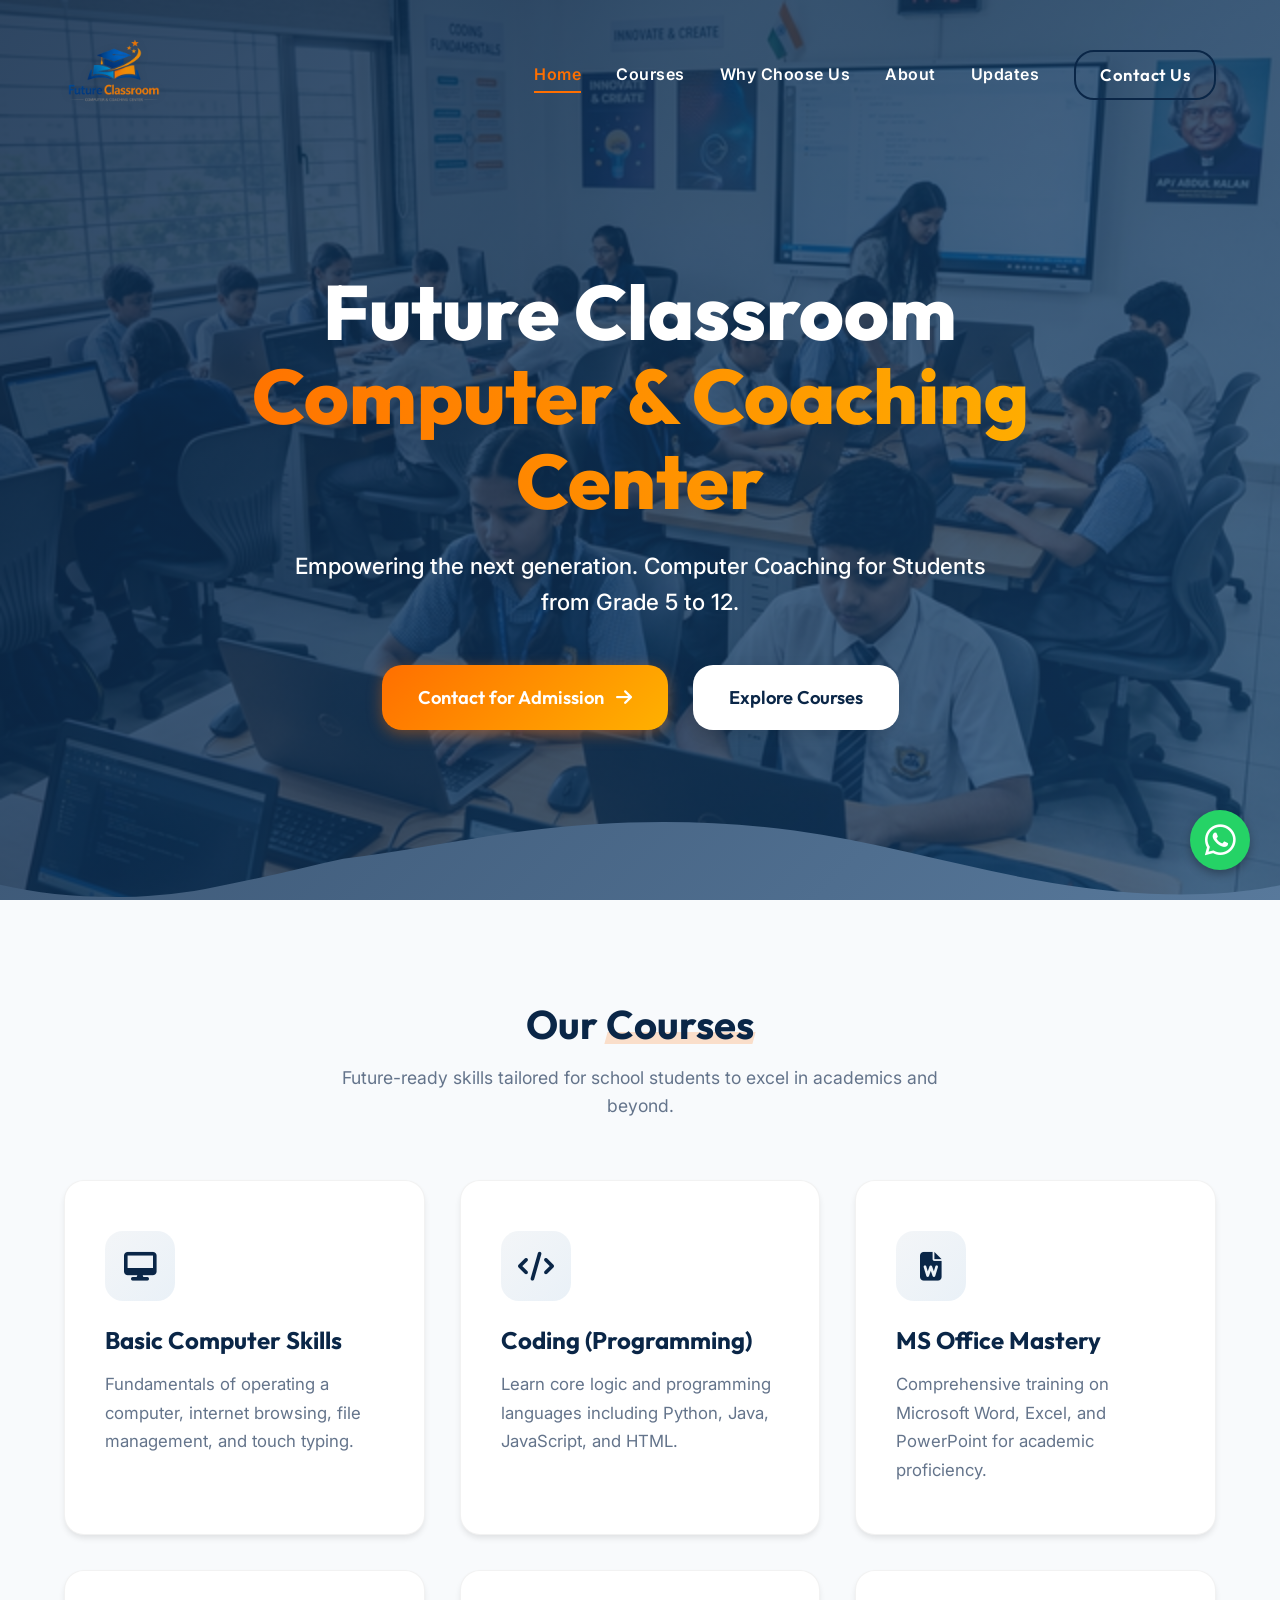
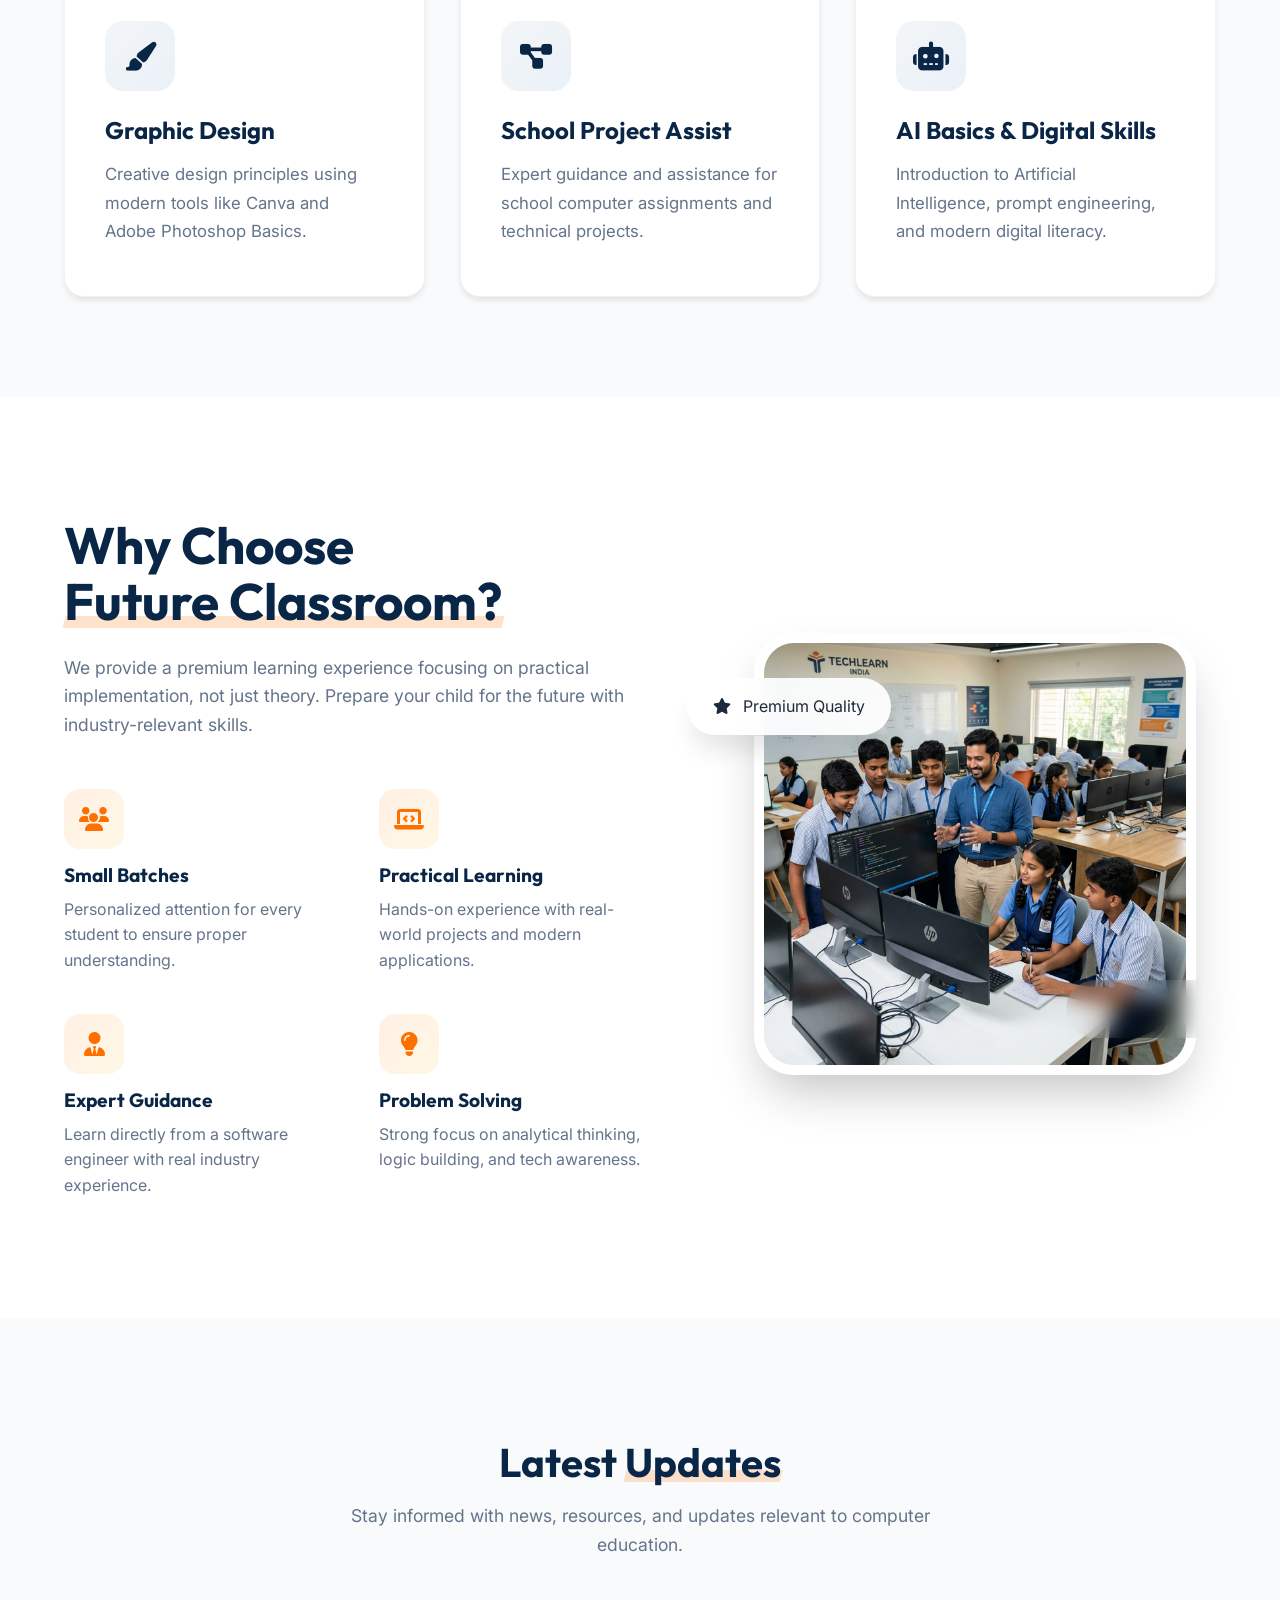
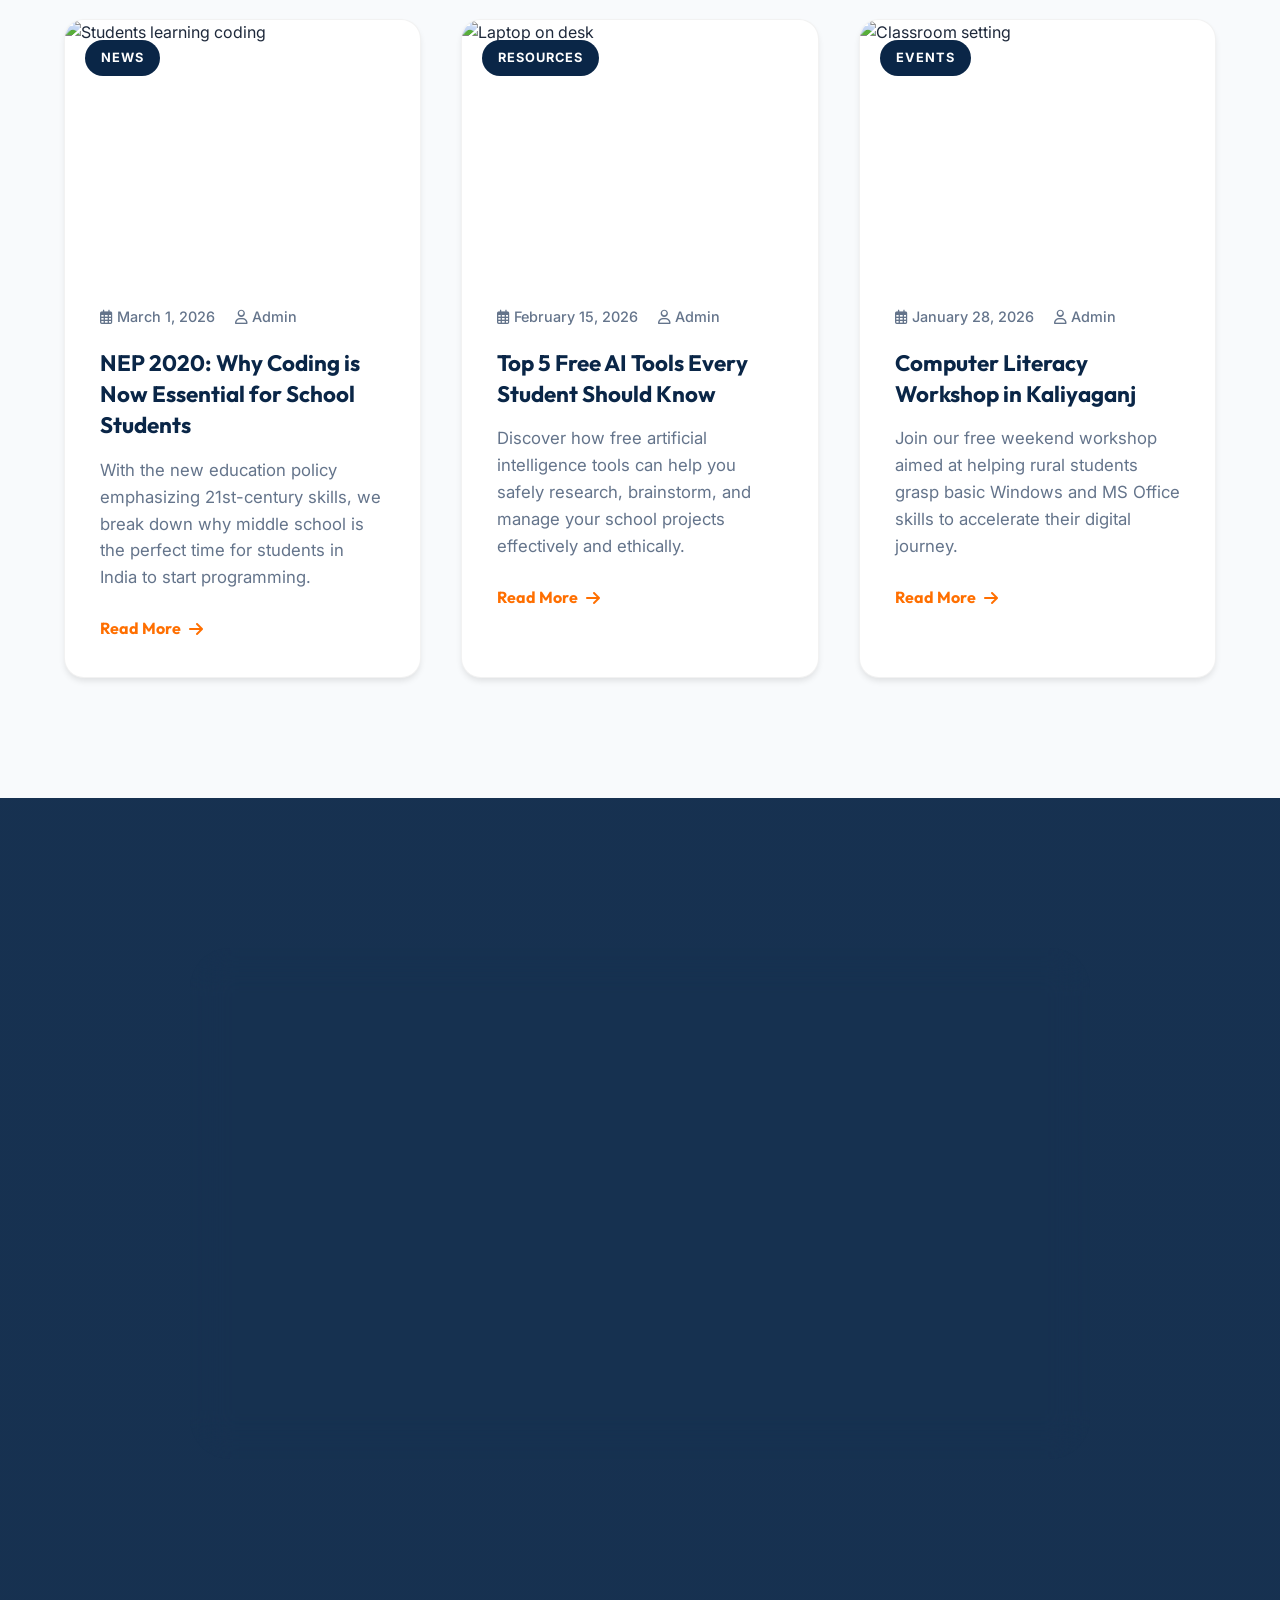
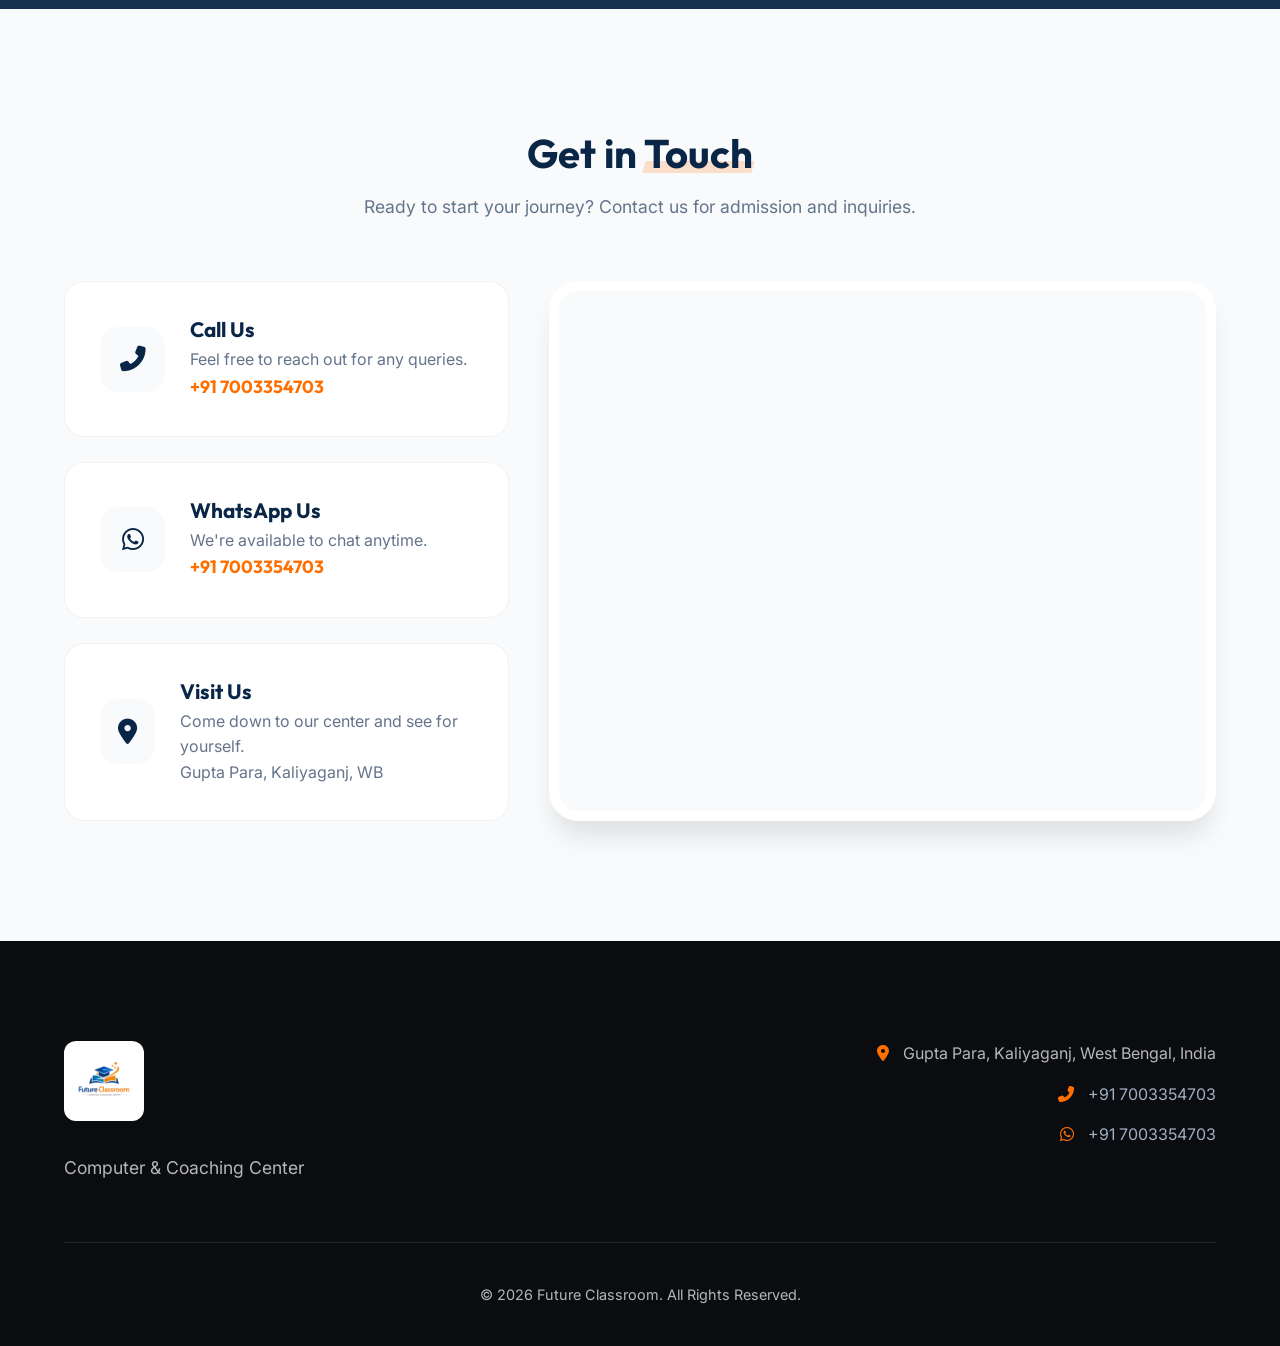
==== commit 9d43f31f: "style: Revamp UI with updated color palette, enhanced hero section, redesigned course cards, and imp" ====
--- a/index.html
+++ b/index.html
@@ -253,35 +253,40 @@
             
             <div class="contact-wrapper">
                 <div class="contact-info">
-                    <a href="tel:7003354703" class="contact-card">
+                    <div class="contact-card">
                         <div class="contact-icon"><i class="fas fa-phone-alt"></i></div>
-                        <h3>Call Us</h3>
-                        <p>Feel free to reach out for any queries.</p>
-                        <span class="contact-link">+91 7003354703</span>
-                    </a>
+                        <div class="contact-details">
+                            <h3>Call Us</h3>
+                            <p>Feel free to reach out for any queries.</p>
+                            <a href="tel:7003354703" class="contact-link">+91 7003354703</a>
+                        </div>
+                    </div>
                     
-                    <a href="https://wa.me/917003354703" class="contact-card" target="_blank">
+                    <div class="contact-card">
                         <div class="contact-icon"><i class="fab fa-whatsapp"></i></div>
-                        <h3>WhatsApp Us</h3>
-                        <p>We're available to chat anytime.</p>
-                        <span class="contact-link">+91 7003354703</span>
-                    </a>
+                        <div class="contact-details">
+                            <h3>WhatsApp Us</h3>
+                            <p>We're available to chat anytime.</p>
+                            <a href="https://wa.me/917003354703" class="contact-link" target="_blank">+91 7003354703</a>
+                        </div>
+                    </div>
                     
-                    <a href="https://www.google.com/maps?q=Computer+Science+Academy,+Kaliyaganj" class="contact-card" target="_blank">
+                    <div class="contact-card">
                         <div class="contact-icon"><i class="fas fa-map-marker-alt"></i></div>
-                        <h3>Visit Us</h3>
-                        <p>Come down to our center and see for yourself.</p>
-                        <address>Gupta Para, Kaliyaganj<br>West Bengal, India</address>
-                    </a>
+                        <div class="contact-details">
+                            <h3>Visit Us</h3>
+                            <p>Come down to our center and see for yourself.</p>
+                            <address>Gupta Para, Kaliyaganj, WB</address>
+                        </div>
+                    </div>
                 </div>
                 
                 <div class="contact-map">
-                    <!-- Google Maps Embed for Kaliyaganj -->
                     <iframe 
                       src="https://www.google.com/maps?q=Computer+Science+Academy,+Kaliyaganj&output=embed"
                       width="100%" 
-                      height="350" 
-                      style="border:0; border-radius: 12px; box-shadow: 0 10px 30px rgba(0,0,0,0.1);" 
+                      height="100%" 
+                      style="border:0;" 
                       allowfullscreen="" 
                       loading="lazy">
                     </iframe>
--- a/styles.css
+++ b/styles.css
@@ -1,19 +1,22 @@
 /* Base Variables and Reset */
 :root {
-    --primary-blue: #0f4c81;     /* Classic Blue */
-    --secondary-blue: #007bb5;   /* Lighter Blue */
-    --light-blue: #e8f4fc;       /* Background Blue Accent */
+    --primary-blue: #0a2647;     /* Deep Navy Blue */
+    --secondary-blue: #144272;   /* Royal Blue */
+    --accent-blue: #2c74b3;      /* Vibrant Blue */
     --primary-orange: #ff6f00;   /* Vibrant Orange */
-    --secondary-orange: #ff8c00; /* Lighter Orange */
-    --text-dark: #2d3748;        /* Slate text */
-    --text-light: #718096;       /* Gray text */
+    --secondary-orange: #ffb100; /* Golden Orange */
+    --text-dark: #1e293b;        /* Slate dark */
+    --text-light: #64748b;       /* Slate light */
     --bg-light: #f8fafc;         /* Off-white */
     --white: #ffffff;
-    --transition: all 0.3s cubic-bezier(0.25, 0.8, 0.25, 1);
-    --border-radius: 12px;
-    --shadow-sm: 0 4px 6px rgba(0, 0, 0, 0.05);
-    --shadow-md: 0 10px 20px rgba(0, 0, 0, 0.08);
-    --shadow-lg: 0 20px 40px rgba(15, 76, 129, 0.15);
+    --glass: rgba(255, 255, 255, 0.8);
+    --glass-border: rgba(255, 255, 255, 0.2);
+    --transition: all 0.4s cubic-bezier(0.16, 1, 0.3, 1);
+    --border-radius: 20px;
+    --shadow-sm: 0 4px 6px -1px rgb(0 0 0 / 0.1);
+    --shadow-md: 0 10px 15px -3px rgb(0 0 0 / 0.1);
+    --shadow-lg: 0 20px 25px -5px rgb(0 0 0 / 0.1);
+    --shadow-xl: 0 25px 50px -12px rgb(0 0 0 / 0.25);
 }
 
 * {
@@ -32,6 +35,29 @@
     background-color: var(--bg-light);
     line-height: 1.6;
     overflow-x: hidden;
+    position: relative;
+}
+
+/* Background Decorations */
+body::before, body::after {
+    content: '';
+    position: absolute;
+    width: 600px;
+    height: 600px;
+    border-radius: 50%;
+    background: radial-gradient(circle, rgba(44, 116, 179, 0.05) 0%, transparent 70%);
+    z-index: -1;
+    pointer-events: none;
+}
+
+body::before {
+    top: 500px;
+    left: -200px;
+}
+
+body::after {
+    bottom: 500px;
+    right: -200px;
 }
 
 h1, h2, h3, h4, h5, h6 {
@@ -115,6 +141,18 @@
     transition: var(--transition);
 }
 
+.contact-link {
+    font-family: 'Outfit', sans-serif;
+    font-weight: 700;
+    font-size: 1.1rem;
+    color: var(--primary-orange);
+    transition: var(--transition);
+}
+
+.contact-card:hover .contact-link {
+    color: var(--secondary-blue);
+}
+
 .btn-large {
     padding: 18px 36px;
     font-size: 1.15rem;
@@ -163,15 +201,17 @@
     left: 0;
     width: 100%;
     z-index: 1000;
-    padding: 20px 0;
-    transition: var(--transition);
-    background-color: rgba(255, 255, 255, 0.95);
-    backdrop-filter: blur(10px);
+    padding: 25px 0;
+    transition: var(--transition);
+    background-color: transparent;
 }
 
 .navbar.scrolled {
-    padding: 12px 0;
-    box-shadow: var(--shadow-sm);
+    padding: 15px 0;
+    background-color: rgba(255, 255, 255, 0.9);
+    backdrop-filter: blur(15px);
+    box-shadow: var(--shadow-md);
+    border-bottom: 1px solid var(--glass-border);
 }
 
 .nav-container {
@@ -181,28 +221,32 @@
 }
 
 .logo-img {
-    max-height: 130px;
+    max-height: 100px;
     width: auto;
     display: block;
-    margin: -30px 0; /* Prevents navbar from getting too tall */
-    transition: var(--transition);
-    object-fit: contain;
-}
-
-.logo-img:hover {
-    transform: scale(1.05);
+    transition: var(--transition);
+    filter: drop-shadow(0 2px 4px rgba(0,0,0,0.1));
+}
+
+.navbar.scrolled .logo-img {
+    max-height: 70px;
 }
 
 .nav-links {
     display: flex;
     align-items: center;
-    gap: 30px;
+    gap: 35px;
 }
 
 .nav-link {
-    font-weight: 500;
+    font-weight: 600;
+    color: var(--white);
+    position: relative;
+    letter-spacing: 0.5px;
+}
+
+.navbar.scrolled .nav-link {
     color: var(--text-dark);
-    position: relative;
 }
 
 .nav-link:not(.btn)::after {
@@ -228,23 +272,27 @@
 
 .mobile-toggle {
     display: none;
-    font-size: 1.5rem;
-    color: var(--primary-blue);
+    font-size: 1.8rem;
+    color: var(--white);
     background: none;
     border: none;
     cursor: pointer;
 }
 
+.navbar.scrolled .mobile-toggle {
+    color: var(--primary-blue);
+}
+
 /* Hero Section */
 .hero {
     position: relative;
     min-height: 100vh;
     display: flex;
     align-items: center;
-    background: linear-gradient(135deg, rgba(15, 76, 129, 0.9) 0%, rgba(0, 123, 181, 0.8) 100%), url('images/hero-bg.jpg') center/cover;
+    background: url('images/hero-bg.jpg') center/cover no-repeat;
     color: var(--white);
     overflow: hidden;
-    padding-top: 80px;
+    padding-top: 100px;
 }
 
 .hero-overlay {
@@ -253,37 +301,49 @@
     left: 0;
     width: 100%;
     height: 100%;
-    background: radial-gradient(circle at center, transparent 0%, rgba(0, 0, 0, 0.4) 100%);
+    background: linear-gradient(135deg, rgba(10, 38, 71, 0.85) 0%, rgba(20, 66, 114, 0.7) 100%);
+    z-index: 1;
 }
 
 .hero-content {
     position: relative;
     z-index: 2;
-    max-width: 800px;
+    max-width: 900px;
     text-align: center;
     margin: 0 auto;
 }
 
 .hero h1 {
-    font-size: 4rem;
-    margin-bottom: 20px;
-    animation: fadeInUp 1s ease-out;
+    font-size: 4.8rem;
+    font-weight: 800;
+    line-height: 1.1;
+    margin-bottom: 25px;
+    animation: revealUp 1.2s cubic-bezier(0.16, 1, 0.3, 1);
+}
+
+.hero .highlight {
+    background: linear-gradient(to right, var(--primary-orange), var(--secondary-orange));
+    -webkit-background-clip: text;
+    -webkit-text-fill-color: transparent;
+    display: inline-block;
 }
 
 .hero .subtitle {
-    font-size: 1.3rem;
-    font-weight: 400;
-    opacity: 0.9;
-    margin-bottom: 40px;
-    font-family: 'Outfit', sans-serif;
-    animation: fadeInUp 1s ease-out 0.2s both;
+    font-size: 1.4rem;
+    font-weight: 500;
+    opacity: 0.95;
+    margin-bottom: 45px;
+    max-width: 700px;
+    margin-left: auto;
+    margin-right: auto;
+    animation: revealUp 1.2s cubic-bezier(0.16, 1, 0.3, 1) 0.2s both;
 }
 
 .hero-buttons {
     display: flex;
-    gap: 20px;
+    gap: 25px;
     justify-content: center;
-    animation: fadeInUp 1s ease-out 0.4s both;
+    animation: revealUp 1.2s cubic-bezier(0.16, 1, 0.3, 1) 0.4s both;
 }
 
 .hero-buttons i {
@@ -318,239 +378,243 @@
 /* Courses Section */
 .courses-section {
     background-color: var(--bg-light);
+    position: relative;
+    z-index: 1;
 }
 
 .course-grid {
     display: grid;
-    grid-template-columns: repeat(auto-fit, minmax(280px, 1fr));
-    gap: 30px;
+    grid-template-columns: repeat(auto-fit, minmax(320px, 1fr));
+    gap: 35px;
 }
 
 .course-card {
-    background-color: var(--white);
-    padding: 40px 30px;
+    background: var(--white);
+    padding: 50px 40px;
     border-radius: var(--border-radius);
-    text-align: center;
+    text-align: left;
     box-shadow: var(--shadow-sm);
     transition: var(--transition);
-    position: relative;
-    overflow: hidden;
-}
-
-.course-card::before {
-    content: '';
-    position: absolute;
-    top: 0;
-    left: 0;
-    width: 100%;
-    height: 4px;
-    background: linear-gradient(90deg, var(--primary-blue), var(--primary-orange));
-    transform: scaleX(0);
-    transition: transform 0.4s ease;
-    transform-origin: left;
+    border: 1px solid rgba(0,0,0,0.05);
+    position: relative;
+    display: flex;
+    flex-direction: column;
 }
 
 .course-card:hover {
-    transform: translateY(-10px);
-    box-shadow: var(--shadow-lg);
-}
-
-.course-card:hover::before {
-    transform: scaleX(1);
+    transform: translateY(-12px);
+    box-shadow: var(--shadow-xl);
+    border-color: rgba(20, 66, 114, 0.1);
 }
 
 .course-icon {
-    width: 80px;
-    height: 80px;
-    background-color: var(--light-blue);
-    border-radius: 50%;
+    width: 70px;
+    height: 70px;
+    background: linear-gradient(135deg, rgba(20, 66, 114, 0.05), rgba(44, 116, 179, 0.1));
+    border-radius: 18px;
     display: flex;
     align-items: center;
     justify-content: center;
-    margin: 0 auto 20px;
+    margin-bottom: 25px;
     color: var(--primary-blue);
-    font-size: 2rem;
+    font-size: 1.8rem;
     transition: var(--transition);
 }
 
 .course-card:hover .course-icon {
-    background-color: var(--primary-blue);
-    color: var(--white);
-    transform: rotateY(180deg);
+    background: var(--primary-blue);
+    color: var(--white);
+    transform: scale(1.1) rotate(10deg);
 }
 
 .course-card h3 {
     color: var(--primary-blue);
-    font-size: 1.4rem;
+    font-size: 1.5rem;
     margin-bottom: 15px;
+    font-weight: 700;
 }
 
 .course-card p {
     color: var(--text-light);
+    font-size: 1.05rem;
+    line-height: 1.7;
 }
 
 /* Why Choose Us Section */
 .why-us-section {
+    padding: 120px 0;
     background-color: var(--white);
+    position: relative;
 }
 
 .why-us-content {
-    display: flex;
-    align-items: center;
-    gap: 60px;
-}
-
-.why-us-text {
-    flex: 1;
+    display: grid;
+    grid-template-columns: 1.1fr 0.9fr;
+    align-items: center;
+    gap: 80px;
 }
 
 .why-us-text h2 {
-    font-size: 2.8rem;
+    font-size: 3.2rem;
     color: var(--primary-blue);
+    line-height: 1.1;
+    margin-bottom: 25px;
 }
 
 .why-us-text > p {
     color: var(--text-light);
     font-size: 1.1rem;
-    margin-bottom: 40px;
+    margin-bottom: 50px;
 }
 
 .features-list {
     display: grid;
     grid-template-columns: repeat(2, 1fr);
-    gap: 30px;
+    gap: 40px;
 }
 
 .feature-item {
     display: flex;
+    flex-direction: column;
     gap: 15px;
-    align-items: flex-start;
 }
 
 .feature-icon {
-    width: 50px;
-    height: 50px;
-    background: linear-gradient(135deg, rgba(255, 111, 0, 0.1), rgba(255, 140, 0, 0.2));
-    border-radius: 12px;
+    width: 60px;
+    height: 60px;
+    background: linear-gradient(135deg, rgba(255, 111, 0, 0.1), rgba(255, 177, 0, 0.1));
+    border-radius: 16px;
     display: flex;
     align-items: center;
     justify-content: center;
     color: var(--primary-orange);
+    font-size: 1.5rem;
+    transition: var(--transition);
+}
+
+.feature-item:hover .feature-icon {
+    transform: translateY(-5px) rotate(5deg);
+    background: var(--primary-orange);
+    color: var(--white);
+    box-shadow: 0 10px 20px rgba(255, 111, 0, 0.3);
+}
+
+.feature-info h4 {
     font-size: 1.2rem;
-    flex-shrink: 0;
-}
-
-.feature-info h4 {
-    font-size: 1.1rem;
-    margin-bottom: 8px;
+    margin-bottom: 10px;
     color: var(--primary-blue);
 }
 
 .feature-info p {
     color: var(--text-light);
-    font-size: 0.95rem;
+    font-size: 1rem;
+    line-height: 1.6;
 }
 
 .why-us-image-container {
-    flex: 1;
-    position: relative;
+    position: relative;
+    padding: 20px;
 }
 
 .why-us-image {
     position: relative;
-    padding: 20px;
+    border-radius: 40px;
+    overflow: visible;
+}
+
+.why-us-image img {
+    width: 100%;
+    border-radius: 40px;
+    box-shadow: var(--shadow-xl);
+    transition: var(--transition);
+    border: 10px solid var(--white);
 }
 
 .why-us-image::before {
     content: '';
     position: absolute;
-    top: 0;
-    right: 0;
-    width: 80%;
-    height: 80%;
-    background-color: var(--light-blue);
-    border-radius: var(--border-radius);
-    z-index: 0;
-}
-
-.why-us-image img {
+    top: -20px;
+    right: -20px;
     width: 100%;
-    border-radius: var(--border-radius);
-    position: relative;
-    z-index: 1;
-    box-shadow: var(--shadow-md);
-    transition: var(--transition);
-}
-
-.why-us-image img:hover {
-    transform: scale(1.02);
+    height: 100%;
+    border: 3px solid var(--primary-blue);
+    border-radius: 40px;
+    z-index: -1;
+    opacity: 0.1;
 }
 
 .floating-badge {
     position: absolute;
-    background-color: var(--white);
-    padding: 15px 20px;
-    border-radius: 30px;
-    display: flex;
-    align-items: center;
-    gap: 10px;
+    background: rgba(255, 255, 255, 0.9);
+    backdrop-filter: blur(10px);
+    padding: 15px 25px;
+    border-radius: 100px;
+    display: flex;
+    align-items: center;
+    gap: 12px;
     box-shadow: var(--shadow-lg);
-    z-index: 2;
-    animation: float 4s ease-in-out infinite;
+    z-index: 10;
+    border: 1px solid rgba(255,255,255,0.2);
 }
 
 .badge-1 {
-    top: 40px;
-    left: -30px;
-    animation-delay: 0s;
+    top: 10%;
+    left: -15%;
+    animation: float 5s ease-in-out infinite;
 }
 
 .badge-2 {
-    bottom: 50px;
-    right: -20px;
-    animation-delay: 2s;
-}
-
-.floating-badge i {
-    color: var(--primary-orange);
-    font-size: 1.2rem;
-}
-
-.floating-badge span {
-    font-family: 'Outfit', sans-serif;
-    font-weight: 600;
-    color: var(--text-dark);
-}
-
-/* Posts Section */
+    bottom: 10%;
+    right: -10%;
+    animation: float 5s ease-in-out infinite 2s;
+}
+
+/* Animations */
+@keyframes float {
+    0%, 100% { transform: translateY(0); }
+    50% { transform: translateY(-15px); }
+}
+
+@keyframes revealUp {
+    from {
+        opacity: 0;
+        transform: translateY(40px);
+    }
+    to {
+        opacity: 1;
+        transform: translateY(0);
+    }
+}
+
+/* Posts / Updates Section */
 .posts-section {
     background-color: var(--bg-light);
+    padding: 120px 0;
 }
 
 .posts-grid {
     display: grid;
-    grid-template-columns: repeat(auto-fit, minmax(320px, 1fr));
+    grid-template-columns: repeat(auto-fit, minmax(350px, 1fr));
     gap: 40px;
 }
 
 .post-card {
-    background-color: var(--white);
+    background: var(--white);
     border-radius: var(--border-radius);
     overflow: hidden;
     box-shadow: var(--shadow-sm);
     transition: var(--transition);
-    display: flex;
-    flex-direction: column;
+    border: 1px solid rgba(0,0,0,0.05);
 }
 
 .post-card:hover {
     transform: translateY(-10px);
-    box-shadow: var(--shadow-lg);
+    box-shadow: var(--shadow-xl);
 }
 
 .post-image {
     position: relative;
-    height: 220px;
+    height: 250px;
     overflow: hidden;
 }
 
@@ -558,7 +622,7 @@
     width: 100%;
     height: 100%;
     object-fit: cover;
-    transition: transform 0.5s ease;
+    transition: transform 0.6s cubic-bezier(0.16, 1, 0.3, 1);
 }
 
 .post-card:hover .post-image img {
@@ -569,60 +633,49 @@
     position: absolute;
     top: 20px;
     left: 20px;
-    background-color: var(--primary-orange);
-    color: var(--white);
-    padding: 6px 14px;
-    border-radius: 20px;
-    font-size: 0.85rem;
-    font-weight: 600;
+    background: var(--primary-blue);
+    color: var(--white);
+    padding: 8px 16px;
+    border-radius: 100px;
+    font-size: 0.8rem;
+    font-weight: 700;
     text-transform: uppercase;
     letter-spacing: 1px;
 }
 
 .post-content {
-    padding: 30px;
-    display: flex;
-    flex-direction: column;
-    flex-grow: 1;
+    padding: 35px;
 }
 
 .post-meta {
     display: flex;
-    gap: 15px;
-    margin-bottom: 15px;
+    gap: 20px;
+    margin-bottom: 20px;
     font-size: 0.9rem;
     color: var(--text-light);
-}
-
-.post-meta span i {
-    color: var(--primary-blue);
-    margin-right: 5px;
+    font-weight: 500;
 }
 
 .post-content h3 {
     font-size: 1.4rem;
+    line-height: 1.4;
     color: var(--primary-blue);
     margin-bottom: 15px;
-    transition: var(--transition);
-}
-
-.post-card:hover .post-content h3 {
-    color: var(--primary-orange);
 }
 
 .post-content p {
     color: var(--text-light);
     margin-bottom: 25px;
-    flex-grow: 1;
+    font-size: 1.05rem;
 }
 
 .read-more {
+    font-weight: 700;
+    color: var(--primary-orange);
+    display: inline-flex;
+    align-items: center;
+    gap: 8px;
     font-family: 'Outfit', sans-serif;
-    font-weight: 600;
-    color: var(--primary-blue);
-    display: inline-flex;
-    align-items: center;
-    gap: 8px;
 }
 
 .read-more i {
@@ -639,167 +692,144 @@
 
 /* About Section */
 .about-section {
-    background-color: var(--primary-blue);
-    padding: 120px 0;
-    position: relative;
-    overflow: hidden;
-}
-
-.about-section::after {
-    content: '';
-    position: absolute;
-    top: -50%;
-    left: -50%;
-    width: 200%;
-    height: 200%;
-    background: radial-gradient(circle, rgba(255,255,255,0.05) 0%, transparent 60%);
-    pointer-events: none;
+    background: linear-gradient(rgba(10, 38, 71, 0.95), rgba(10, 38, 71, 0.95)), url('images/hero-bg.jpg') center/cover fixed;
+    padding: 150px 0;
+    color: var(--white);
+    text-align: center;
 }
 
 .about-card {
-    background-color: var(--white);
-    border-radius: 24px;
-    padding: 60px;
-    text-align: center;
-    max-width: 800px;
+    background: rgba(255, 255, 255, 0.05);
+    backdrop-filter: blur(20px);
+    border: 1px solid rgba(255, 255, 255, 0.1);
+    border-radius: 40px;
+    padding: 80px 60px;
+    max-width: 900px;
     margin: 0 auto;
-    position: relative;
-    z-index: 1;
-    box-shadow: 0 30px 60px rgba(0,0,0,0.2);
+    box-shadow: 0 40px 100px rgba(0,0,0,0.3);
 }
 
 .about-icon {
-    width: 90px;
-    height: 90px;
+    width: 100px;
+    height: 100px;
     background: linear-gradient(135deg, var(--primary-orange), var(--secondary-orange));
     color: var(--white);
-    font-size: 2.5rem;
+    font-size: 3rem;
     display: flex;
     align-items: center;
     justify-content: center;
-    border-radius: 50%;
-    margin: -105px auto 30px;
-    box-shadow: 0 10px 20px rgba(255, 111, 0, 0.3);
-    border: 8px solid var(--primary-blue);
+    border-radius: 30px;
+    margin: -130px auto 40px;
+    box-shadow: 0 15px 30px rgba(255, 111, 0, 0.3);
+    transform: rotate(-10deg);
 }
 
 .about-card h2 {
-    color: var(--primary-blue);
-    font-size: 2.2rem;
-    margin-bottom: 25px;
+    color: var(--white);
+    font-size: 3rem;
+    margin-bottom: 30px;
 }
 
 .about-card p {
-    font-size: 1.15rem;
-    color: var(--text-dark);
-    margin-bottom: 30px;
+    font-size: 1.2rem;
+    color: rgba(255, 255, 255, 0.8);
+    line-height: 1.8;
 }
 
 /* Contact Section */
 .contact-section {
+    padding: 120px 0;
     background-color: var(--bg-light);
 }
 
 .contact-wrapper {
-    display: flex;
+    display: grid;
+    grid-template-columns: 0.8fr 1.2fr;
     gap: 40px;
-    background-color: var(--white);
+}
+
+.contact-info {
+    display: flex;
+    flex-direction: column;
+    gap: 25px;
+}
+
+.contact-card {
+    background: var(--white);
+    padding: 35px;
     border-radius: var(--border-radius);
-    padding: 40px;
-    box-shadow: var(--shadow-md);
-}
-
-.contact-info {
-    flex: 1;
-    display: flex;
-    flex-direction: column;
-    gap: 30px;
-}
-
-.contact-card {
-    display: flex;
-    flex-direction: column;
-    align-items: flex-start;
-    padding: 30px;
-    background-color: var(--bg-light);
-    border-radius: var(--border-radius);
-    border-left: 4px solid var(--primary-blue);
-    transition: var(--transition);
+    display: flex;
+    align-items: center;
+    gap: 25px;
+    transition: var(--transition);
+    border: 1px solid rgba(0,0,0,0.05);
 }
 
 .contact-card:hover {
-    transform: translateX(5px);
-    box-shadow: var(--shadow-sm);
+    transform: translateX(10px);
+    border-color: var(--primary-blue);
+    box-shadow: var(--shadow-xl);
 }
 
 .contact-icon {
-    width: 60px;
-    height: 60px;
-    background-color: var(--primary-blue);
-    color: var(--white);
+    width: 65px;
+    height: 65px;
+    background: var(--bg-light);
+    color: var(--primary-blue);
+    border-radius: 18px;
     display: flex;
     align-items: center;
     justify-content: center;
-    border-radius: 12px;
-    font-size: 1.5rem;
-    margin-bottom: 20px;
+    font-size: 1.6rem;
+    transition: var(--transition);
+}
+
+.contact-card:hover .contact-icon {
+    background: var(--primary-blue);
+    color: var(--white);
 }
 
 .contact-card h3 {
+    font-size: 1.3rem;
+    margin-bottom: 5px;
     color: var(--primary-blue);
-    margin-bottom: 10px;
 }
 
 .contact-card p, .contact-card address {
+    font-size: 1rem;
     color: var(--text-light);
-    margin-bottom: 15px;
+    margin: 0;
     font-style: normal;
 }
 
-.contact-link {
-    font-family: 'Outfit', sans-serif;
-    font-weight: 700;
-    font-size: 1.2rem;
-    color: var(--primary-orange);
-}
-
 .contact-map {
-    flex: 2;
-}
-
-.contact-map iframe {
-    height: 100%;
-    min-height: 350px;
-    object-fit: cover;
+    border-radius: 30px;
+    overflow: hidden;
+    box-shadow: var(--shadow-lg);
+    border: 10px solid var(--white);
 }
 
 /* Footer */
 .footer {
-    background-color: #1a202c;
-    color: #a0aec0;
-    padding: 60px 0 20px;
+    background: #0a0c10;
+    padding: 100px 0 40px;
+    color: rgba(255,255,255,0.7);
 }
 
 .footer-content {
-    display: flex;
-    justify-content: space-between;
-    align-items: center;
-    padding-bottom: 40px;
-    border-bottom: 1px solid #2d3748;
-    margin-bottom: 20px;
-    flex-wrap: wrap;
-    gap: 30px;
+    display: grid;
+    grid-template-columns: 1.5fr 1fr;
+    gap: 100px;
+    padding-bottom: 60px;
+    border-bottom: 1px solid rgba(255,255,255,0.1);
+    margin-bottom: 40px;
 }
 
 .footer-logo-img {
-    max-height: 160px;
-    width: auto;
-    margin-bottom: 20px;
-    display: block;
-    transition: var(--transition);
-    object-fit: contain;
+    max-height: 80px;
+    margin-bottom: 25px;
     background-color: var(--white);
-    padding: 15px;
+    padding: 12px;
     border-radius: 12px;
 }
 
@@ -861,24 +891,32 @@
 /* Responsive Media Queries */
 @media (max-width: 992px) {
     .why-us-content {
-        flex-direction: column;
+        grid-template-columns: 1fr;
+        gap: 50px;
     }
     .why-us-text {
         text-align: center;
+        order: 2;
+    }
+    .why-us-image-container {
+        order: 1;
+        max-width: 600px;
+        margin: 0 auto;
     }
     .features-list {
         text-align: left;
     }
     .contact-wrapper {
-        flex-direction: column;
-    }
-    .contact-info {
-        flex-direction: row;
-        flex-wrap: wrap;
-    }
-    .contact-card {
-        flex: 1;
-        min-width: 250px;
+        grid-template-columns: 1fr;
+    }
+    .footer-content {
+        grid-template-columns: 1fr;
+        gap: 50px;
+        text-align: center;
+    }
+    .footer-details {
+        text-align: center;
+        align-items: center;
     }
 }
 
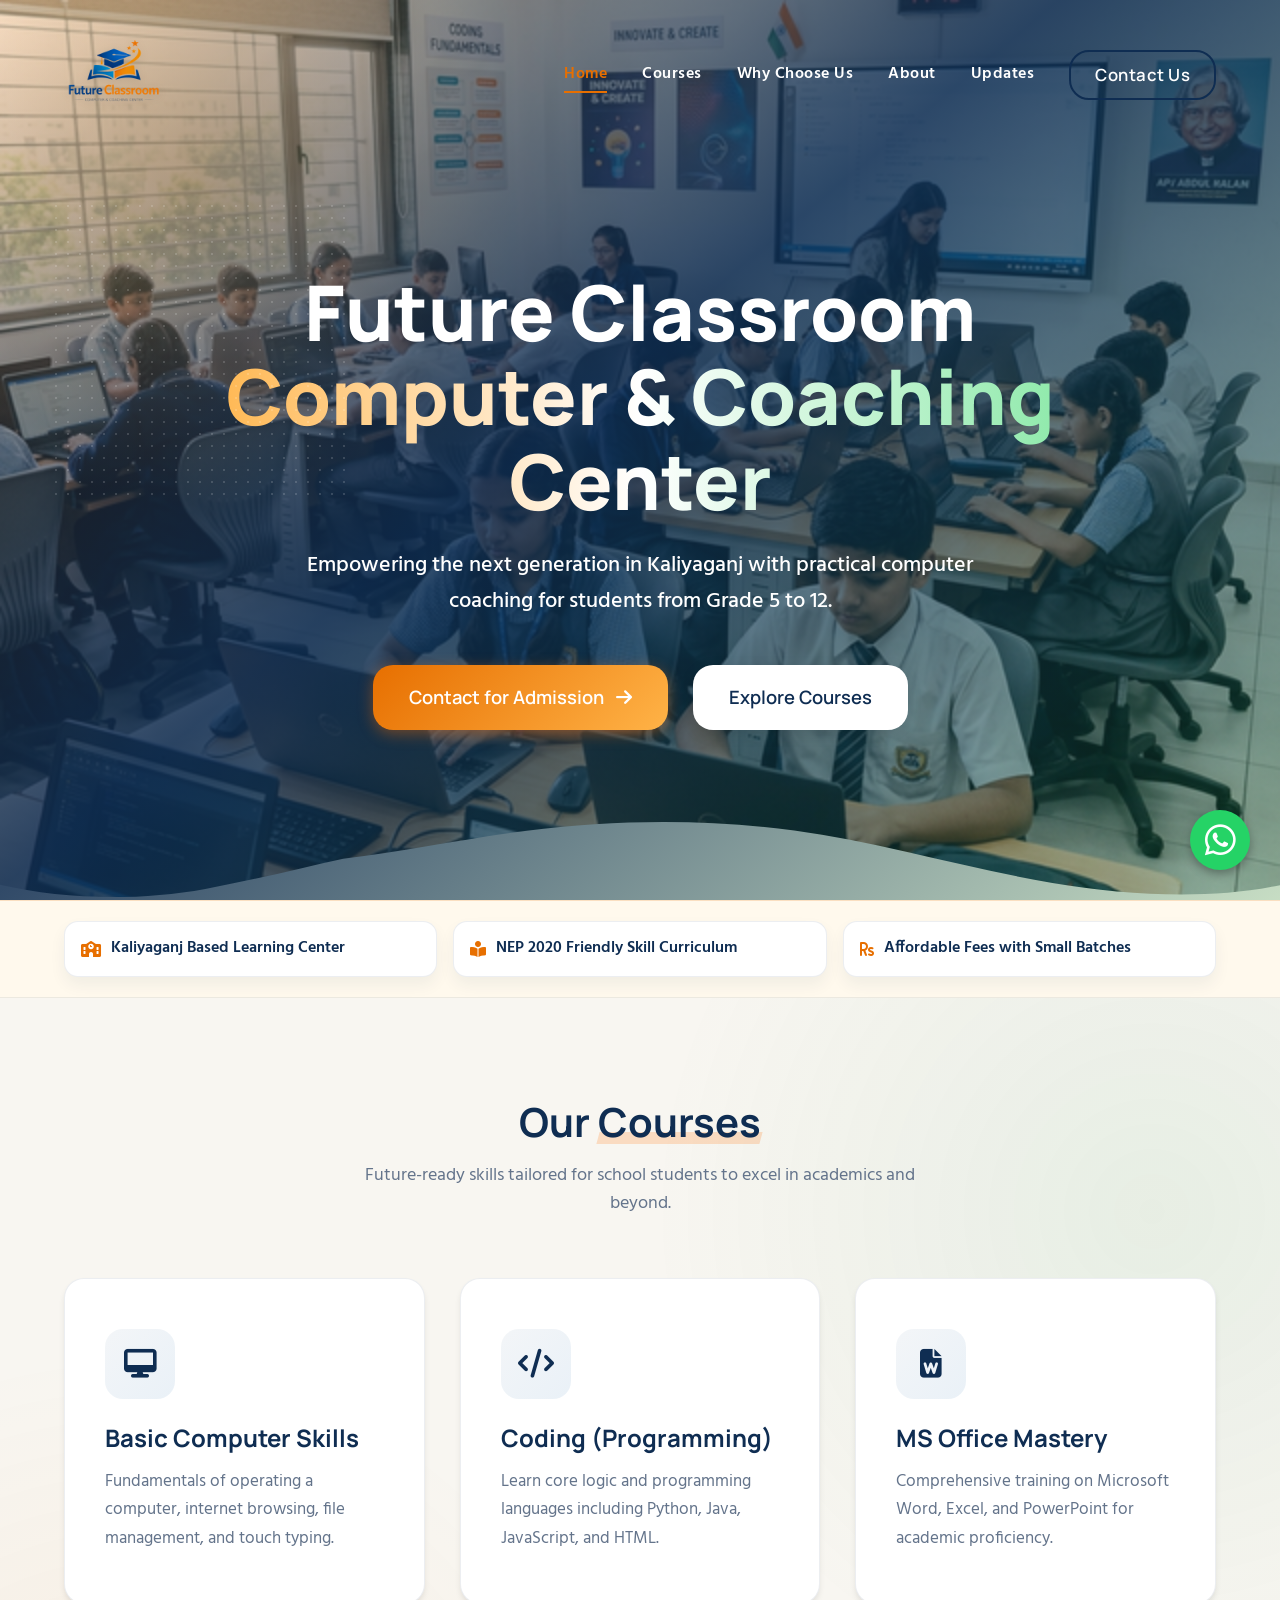
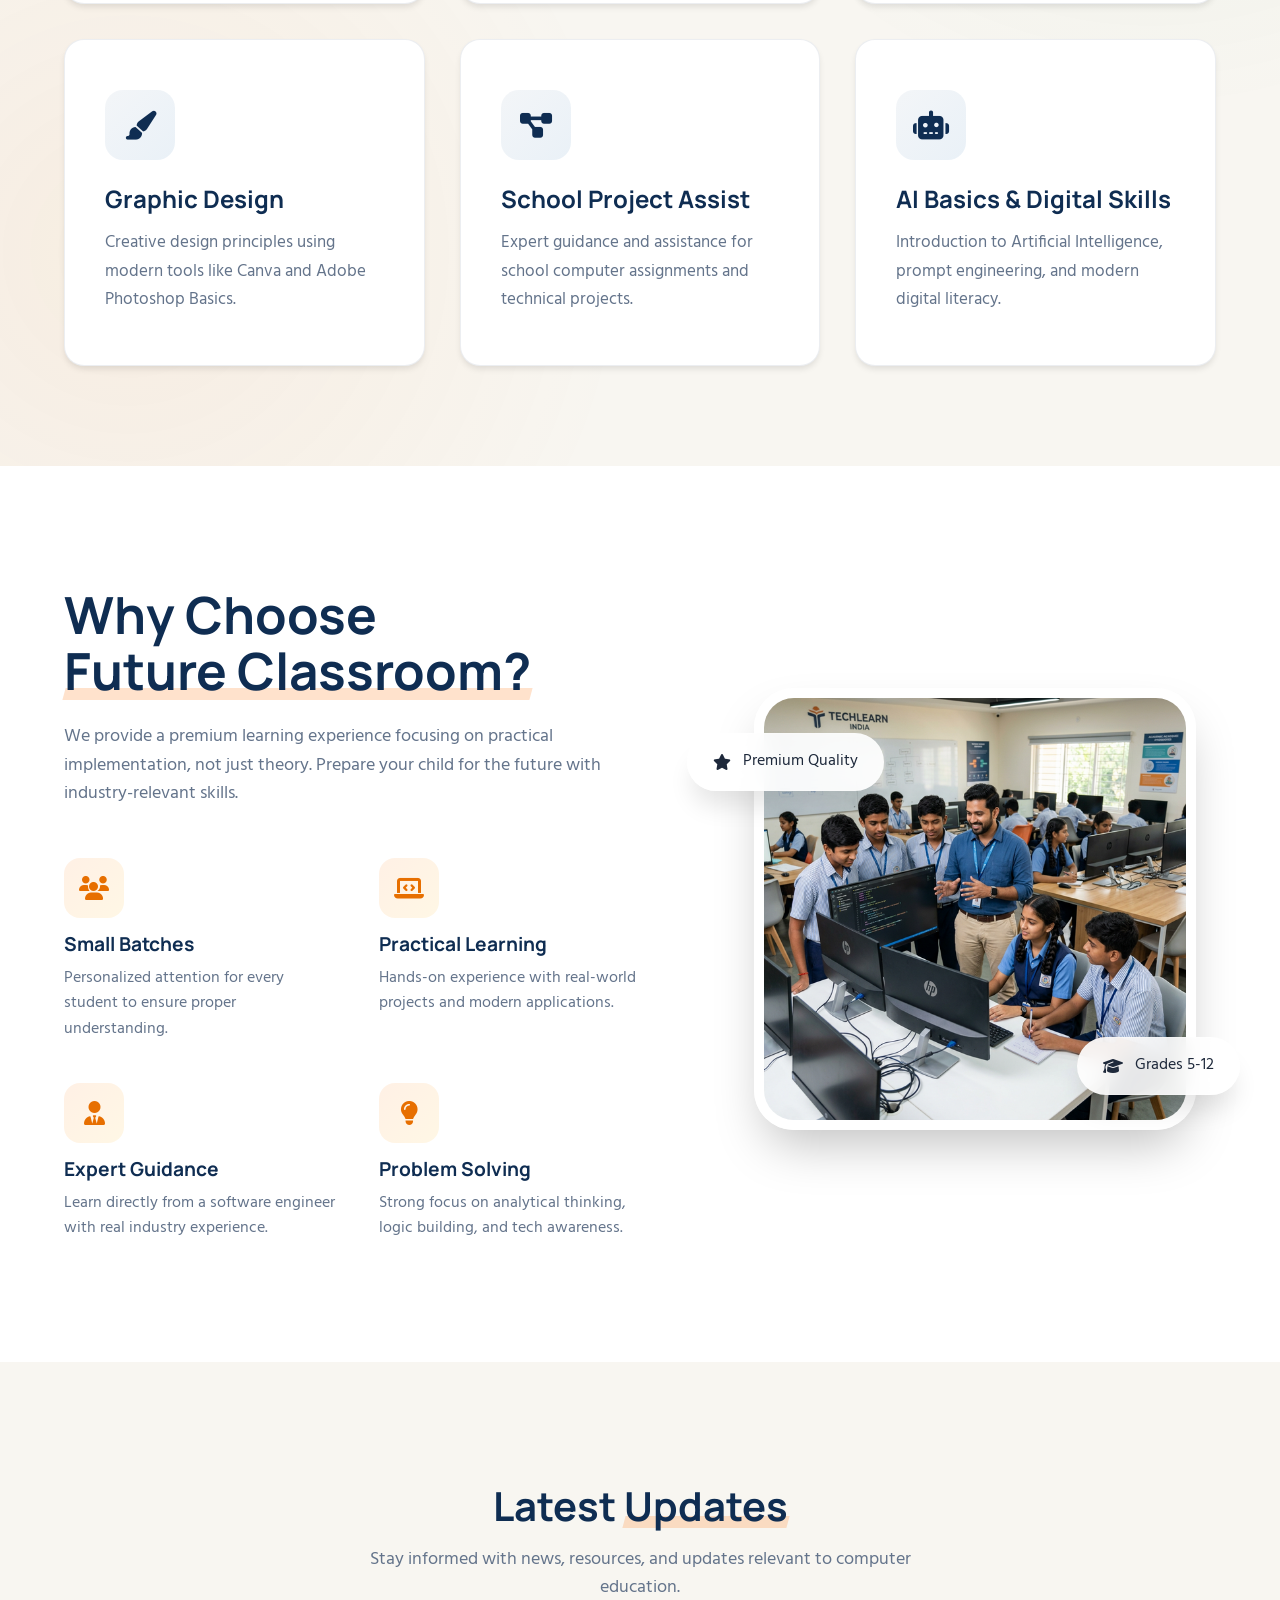
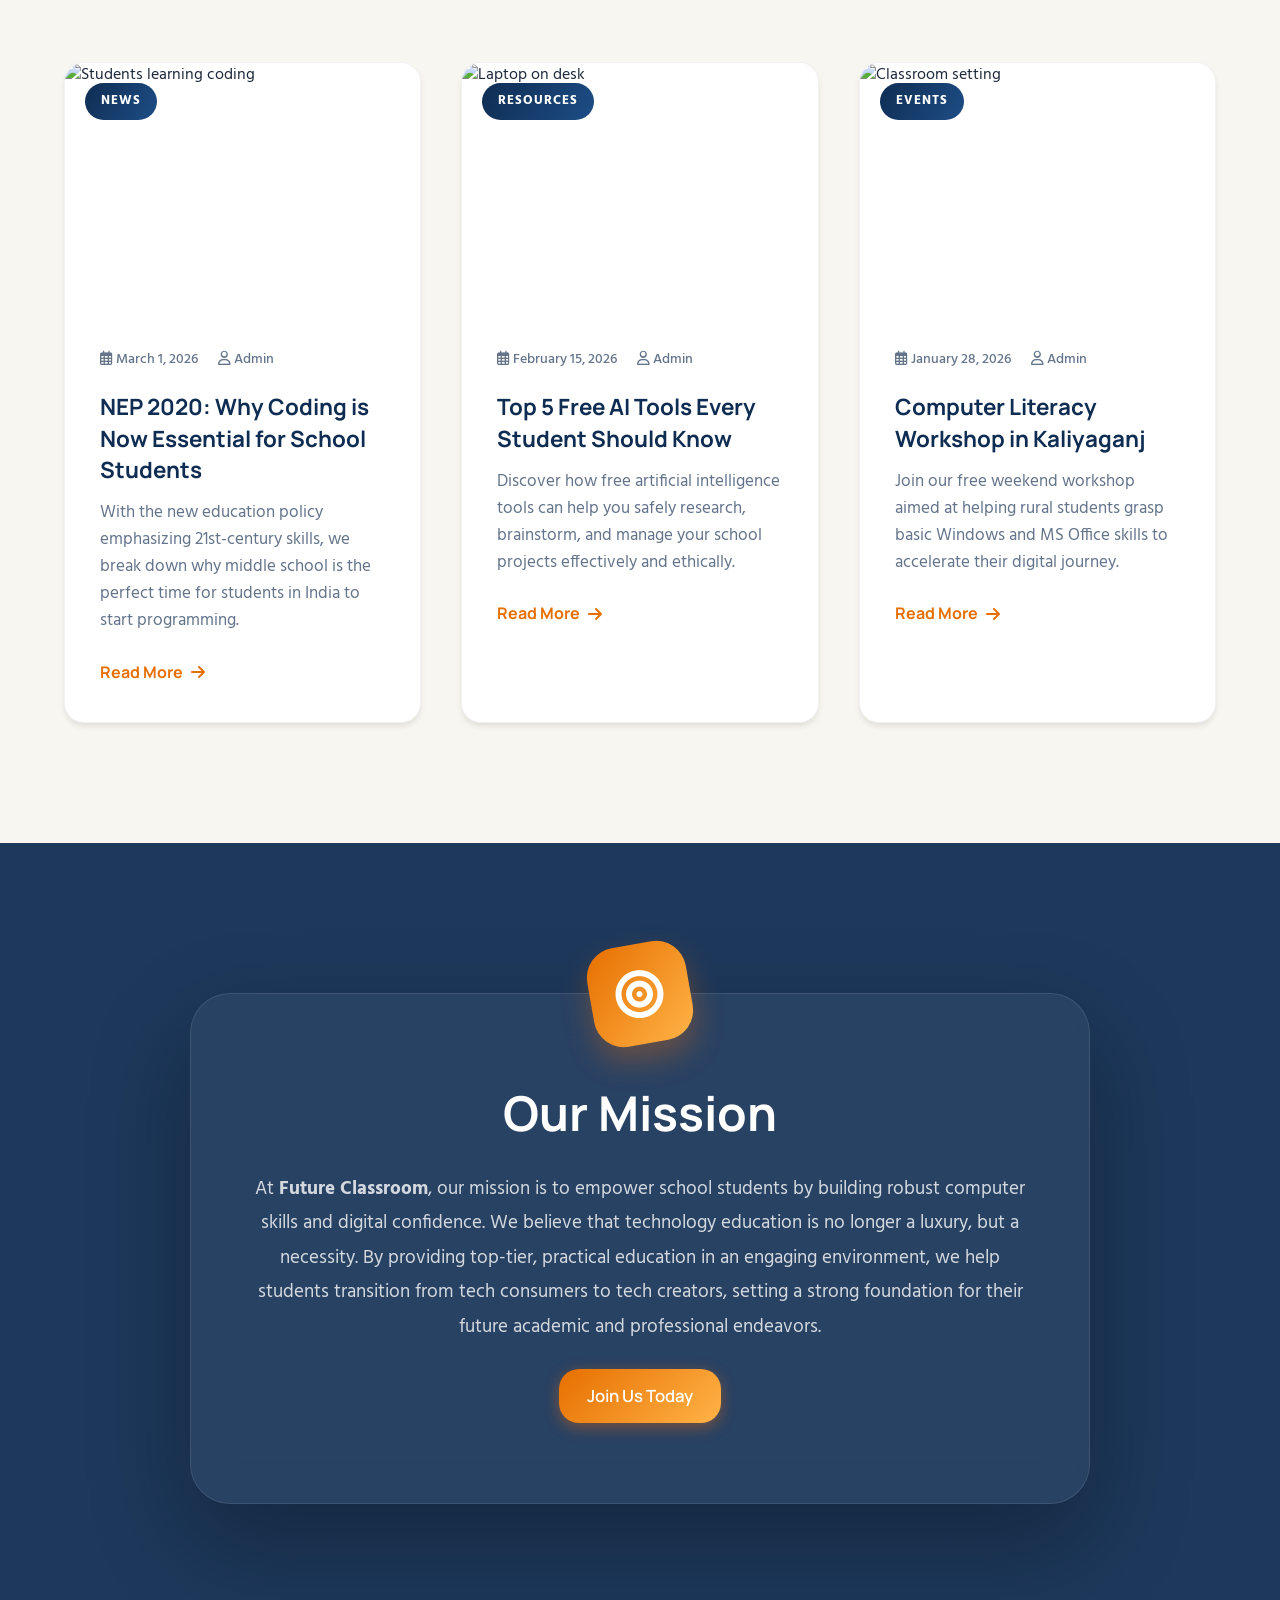
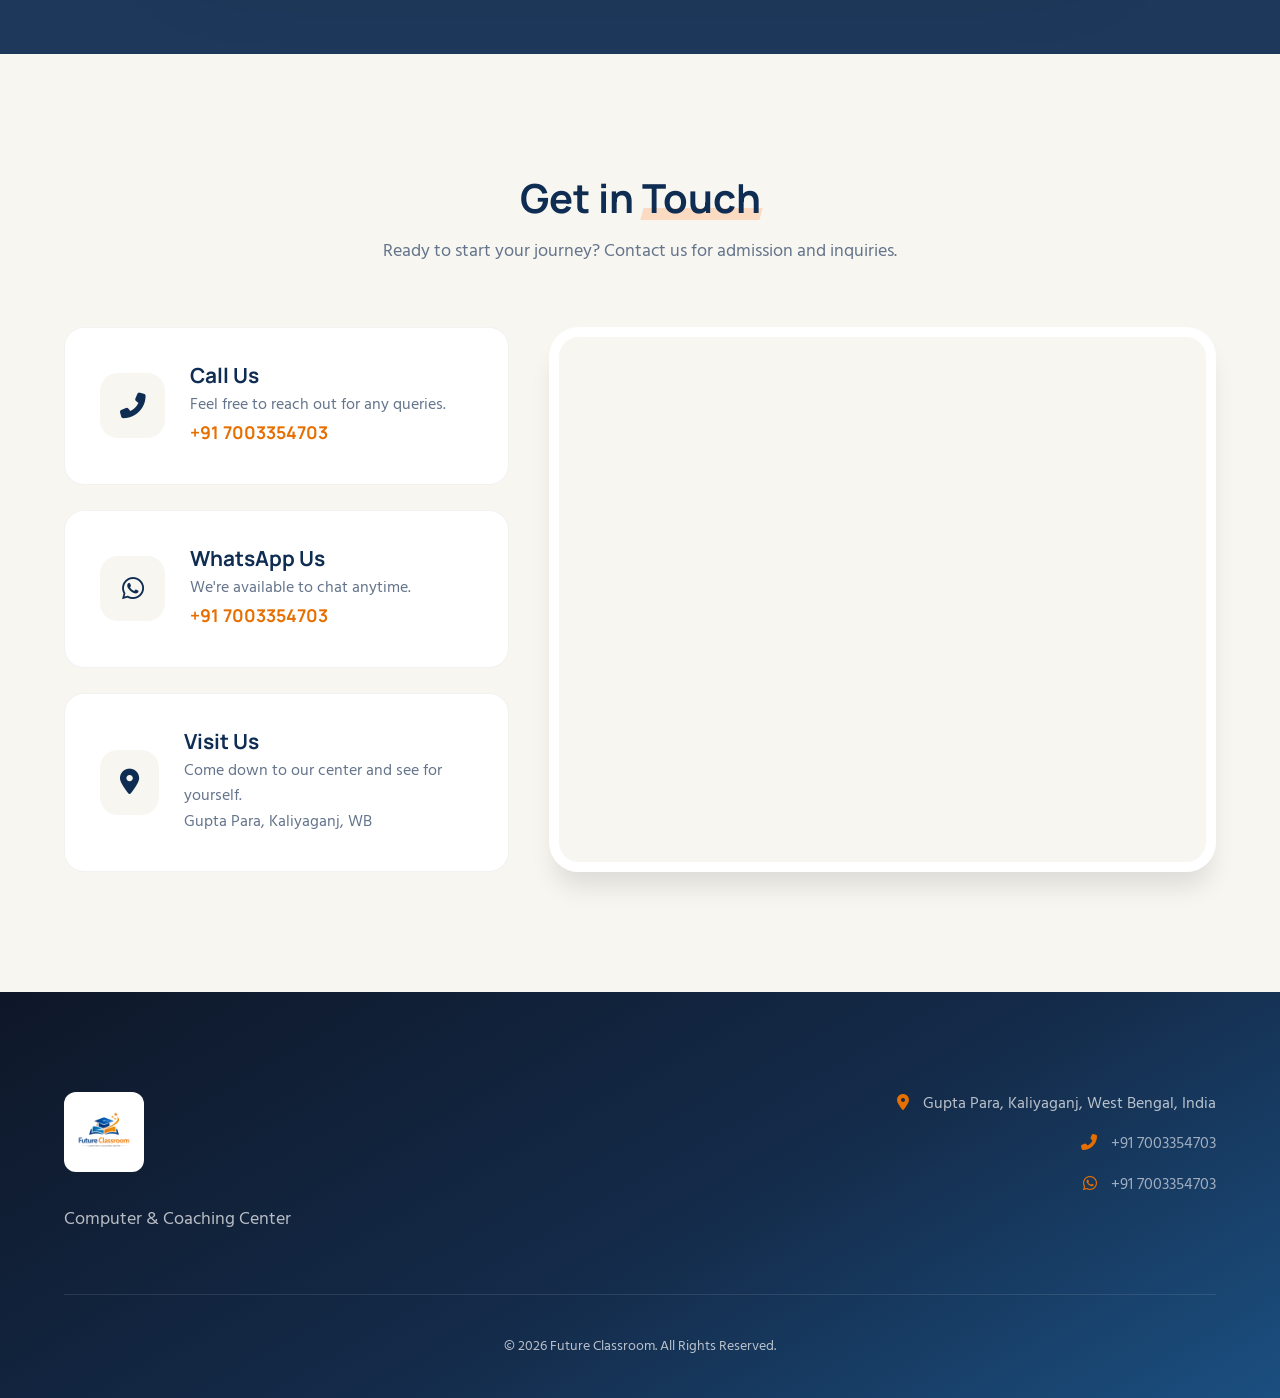
==== commit 399599ca: "feat: Add a trust strip section to the homepage, update font families, and refine the color palette " ====
--- a/index.html
+++ b/index.html
@@ -10,7 +10,7 @@
     <!-- Google Fonts -->
     <link rel="preconnect" href="https://fonts.googleapis.com">
     <link rel="preconnect" href="https://fonts.gstatic.com" crossorigin>
-    <link href="https://fonts.googleapis.com/css2?family=Outfit:wght@300;400;500;600;700;800&family=Inter:wght@400;500;600&display=swap" rel="stylesheet">
+    <link href="https://fonts.googleapis.com/css2?family=Hind:wght@400;500;600;700&family=Manrope:wght@500;600;700;800&display=swap" rel="stylesheet">
     
     <!-- FontAwesome for Icons -->
     <link rel="stylesheet" href="https://cdnjs.cloudflare.com/ajax/libs/font-awesome/6.4.0/css/all.min.css">
@@ -44,7 +44,7 @@
         <div class="hero-overlay"></div>
         <div class="container hero-content">
             <h1>Future Classroom<br><span class="highlight">Computer & Coaching Center</span></h1>
-            <p class="subtitle">Empowering the next generation. Computer Coaching for Students from Grade 5 to 12.</p>
+            <p class="subtitle">Empowering the next generation in Kaliyaganj with practical computer coaching for students from Grade 5 to 12.</p>
             <div class="hero-buttons">
                 <a href="#contact" class="btn btn-primary btn-large">Contact for Admission <i class="fas fa-arrow-right"></i></a>
                 <a href="#courses" class="btn btn-secondary btn-large">Explore Courses</a>
@@ -54,6 +54,23 @@
             <svg data-name="Layer 1" xmlns="http://www.w3.org/2000/svg" viewBox="0 0 1200 120" preserveAspectRatio="none">
                 <path d="M321.39,56.44c58-10.79,114.16-30.13,172-41.86,82.39-16.72,168.19-17.73,250.45-.39C823.78,31,906.67,72,985.66,92.83c70.05,18.48,146.53,26.09,214.34,3V120H0V95.8C59.71,118.08,130.83,119.9,192.27,101.9,238.16,88.46,281.33,70.53,321.39,56.44Z" class="shape-fill"></path>
             </svg>
+        </div>
+    </section>
+
+    <section class="trust-strip" aria-label="Local highlights">
+        <div class="container trust-strip-content">
+            <div class="trust-item">
+                <i class="fas fa-school"></i>
+                <span>Kaliyaganj Based Learning Center</span>
+            </div>
+            <div class="trust-item">
+                <i class="fas fa-book-open-reader"></i>
+                <span>NEP 2020 Friendly Skill Curriculum</span>
+            </div>
+            <div class="trust-item">
+                <i class="fas fa-rupee-sign"></i>
+                <span>Affordable Fees with Small Batches</span>
+            </div>
         </div>
     </section>
 
--- a/styles.css
+++ b/styles.css
@@ -1,13 +1,15 @@
 /* Base Variables and Reset */
 :root {
-    --primary-blue: #0a2647;     /* Deep Navy Blue */
-    --secondary-blue: #144272;   /* Royal Blue */
-    --accent-blue: #2c74b3;      /* Vibrant Blue */
-    --primary-orange: #ff6f00;   /* Vibrant Orange */
-    --secondary-orange: #ffb100; /* Golden Orange */
+    --primary-blue: #0f2d52;
+    --secondary-blue: #1d4d86;
+    --accent-blue: #2c74b3;
+    --primary-orange: #e76f00;
+    --secondary-orange: #ffb347;
+    --primary-green: #1f8a48;
     --text-dark: #1e293b;        /* Slate dark */
     --text-light: #64748b;       /* Slate light */
-    --bg-light: #f8fafc;         /* Off-white */
+    --bg-light: #f8f6f1;
+    --bg-warm: #fff9ed;
     --white: #ffffff;
     --glass: rgba(255, 255, 255, 0.8);
     --glass-border: rgba(255, 255, 255, 0.2);
@@ -30,7 +32,7 @@
 }
 
 body {
-    font-family: 'Inter', sans-serif;
+    font-family: 'Hind', sans-serif;
     color: var(--text-dark);
     background-color: var(--bg-light);
     line-height: 1.6;
@@ -61,7 +63,7 @@
 }
 
 h1, h2, h3, h4, h5, h6 {
-    font-family: 'Outfit', sans-serif;
+    font-family: 'Manrope', sans-serif;
     font-weight: 700;
     line-height: 1.2;
     margin-bottom: 1rem;
@@ -131,7 +133,7 @@
 .btn {
     display: inline-block;
     padding: 14px 28px;
-    font-family: 'Outfit', sans-serif;
+    font-family: 'Manrope', sans-serif;
     font-weight: 600;
     font-size: 1.05rem;
     border-radius: var(--border-radius);
@@ -142,7 +144,7 @@
 }
 
 .contact-link {
-    font-family: 'Outfit', sans-serif;
+    font-family: 'Manrope', sans-serif;
     font-weight: 700;
     font-size: 1.1rem;
     color: var(--primary-orange);
@@ -208,7 +210,7 @@
 
 .navbar.scrolled {
     padding: 15px 0;
-    background-color: rgba(255, 255, 255, 0.9);
+    background-color: rgba(255, 249, 237, 0.95);
     backdrop-filter: blur(15px);
     box-shadow: var(--shadow-md);
     border-bottom: 1px solid var(--glass-border);
@@ -301,7 +303,9 @@
     left: 0;
     width: 100%;
     height: 100%;
-    background: linear-gradient(135deg, rgba(10, 38, 71, 0.85) 0%, rgba(20, 66, 114, 0.7) 100%);
+    background:
+        linear-gradient(140deg, rgba(231, 111, 0, 0.18) 0%, rgba(15, 45, 82, 0.86) 45%, rgba(31, 138, 72, 0.25) 100%),
+        radial-gradient(circle at 15% 20%, rgba(255, 179, 71, 0.4) 0%, transparent 25%);
     z-index: 1;
 }
 
@@ -311,6 +315,19 @@
     max-width: 900px;
     text-align: center;
     margin: 0 auto;
+}
+
+.hero-content::before {
+    content: "";
+    position: absolute;
+    width: 300px;
+    height: 300px;
+    top: -70px;
+    left: -140px;
+    background-image: radial-gradient(rgba(255, 255, 255, 0.3) 1px, transparent 1px);
+    background-size: 12px 12px;
+    opacity: 0.5;
+    pointer-events: none;
 }
 
 .hero h1 {
@@ -322,7 +339,7 @@
 }
 
 .hero .highlight {
-    background: linear-gradient(to right, var(--primary-orange), var(--secondary-orange));
+    background: linear-gradient(to right, var(--secondary-orange), var(--white), #87e8a5);
     -webkit-background-clip: text;
     -webkit-text-fill-color: transparent;
     display: inline-block;
@@ -372,12 +389,45 @@
 }
 
 .shape-divider .shape-fill {
-    fill: var(--bg-light);
+    fill: var(--bg-warm);
+}
+
+.trust-strip {
+    background: var(--bg-warm);
+    border-top: 1px solid rgba(231, 111, 0, 0.18);
+    border-bottom: 1px solid rgba(15, 45, 82, 0.08);
+    padding: 20px 0;
+}
+
+.trust-strip-content {
+    display: grid;
+    gap: 16px;
+    grid-template-columns: repeat(3, minmax(0, 1fr));
+}
+
+.trust-item {
+    background: var(--white);
+    border: 1px solid rgba(15, 45, 82, 0.08);
+    border-radius: 14px;
+    padding: 14px 16px;
+    display: flex;
+    align-items: center;
+    gap: 10px;
+    font-weight: 600;
+    color: var(--primary-blue);
+    box-shadow: 0 8px 16px rgba(15, 45, 82, 0.06);
+}
+
+.trust-item i {
+    color: var(--primary-orange);
 }
 
 /* Courses Section */
 .courses-section {
-    background-color: var(--bg-light);
+    background:
+        radial-gradient(circle at 90% 20%, rgba(31, 138, 72, 0.08), transparent 35%),
+        radial-gradient(circle at 10% 80%, rgba(231, 111, 0, 0.07), transparent 35%),
+        var(--bg-light);
     position: relative;
     z-index: 1;
 }
@@ -395,7 +445,7 @@
     text-align: left;
     box-shadow: var(--shadow-sm);
     transition: var(--transition);
-    border: 1px solid rgba(0,0,0,0.05);
+    border: 1px solid rgba(15, 45, 82, 0.08);
     position: relative;
     display: flex;
     flex-direction: column;
@@ -432,6 +482,22 @@
     font-size: 1.5rem;
     margin-bottom: 15px;
     font-weight: 700;
+}
+
+.course-card::before {
+    content: "";
+    position: absolute;
+    left: 0;
+    top: 0;
+    width: 100%;
+    height: 4px;
+    background: linear-gradient(90deg, var(--primary-orange), var(--secondary-orange), var(--primary-green));
+    opacity: 0;
+    transition: var(--transition);
+}
+
+.course-card:hover::before {
+    opacity: 1;
 }
 
 .course-card p {
@@ -633,7 +699,7 @@
     position: absolute;
     top: 20px;
     left: 20px;
-    background: var(--primary-blue);
+    background: linear-gradient(120deg, var(--primary-blue), var(--secondary-blue));
     color: var(--white);
     padding: 8px 16px;
     border-radius: 100px;
@@ -675,7 +741,7 @@
     display: inline-flex;
     align-items: center;
     gap: 8px;
-    font-family: 'Outfit', sans-serif;
+    font-family: 'Manrope', sans-serif;
 }
 
 .read-more i {
@@ -692,7 +758,7 @@
 
 /* About Section */
 .about-section {
-    background: linear-gradient(rgba(10, 38, 71, 0.95), rgba(10, 38, 71, 0.95)), url('images/hero-bg.jpg') center/cover fixed;
+    background: linear-gradient(rgba(15, 45, 82, 0.94), rgba(15, 45, 82, 0.94)), url('images/hero-bg.jpg') center/cover fixed;
     padding: 150px 0;
     color: var(--white);
     text-align: center;
@@ -766,7 +832,7 @@
 }
 
 .contact-card:hover {
-    transform: translateX(10px);
+    transform: translateX(8px);
     border-color: var(--primary-blue);
     box-shadow: var(--shadow-xl);
 }
@@ -811,7 +877,7 @@
 
 /* Footer */
 .footer {
-    background: #0a0c10;
+    background: linear-gradient(150deg, #0e1728, #142b4a 55%, #1b4f80);
     padding: 100px 0 40px;
     color: rgba(255,255,255,0.7);
 }
@@ -926,6 +992,8 @@
     .hero h1 { font-size: 3rem; }
     .hero .subtitle { font-size: 1.1rem; }
     .hero-buttons { flex-direction: column; width: 100%; max-width: 300px; margin: 0 auto; }
+    .trust-strip-content { grid-template-columns: 1fr; }
+    .trust-item { justify-content: center; text-align: center; }
     .features-list { grid-template-columns: 1fr; }
     
     .mobile-toggle { display: block; }
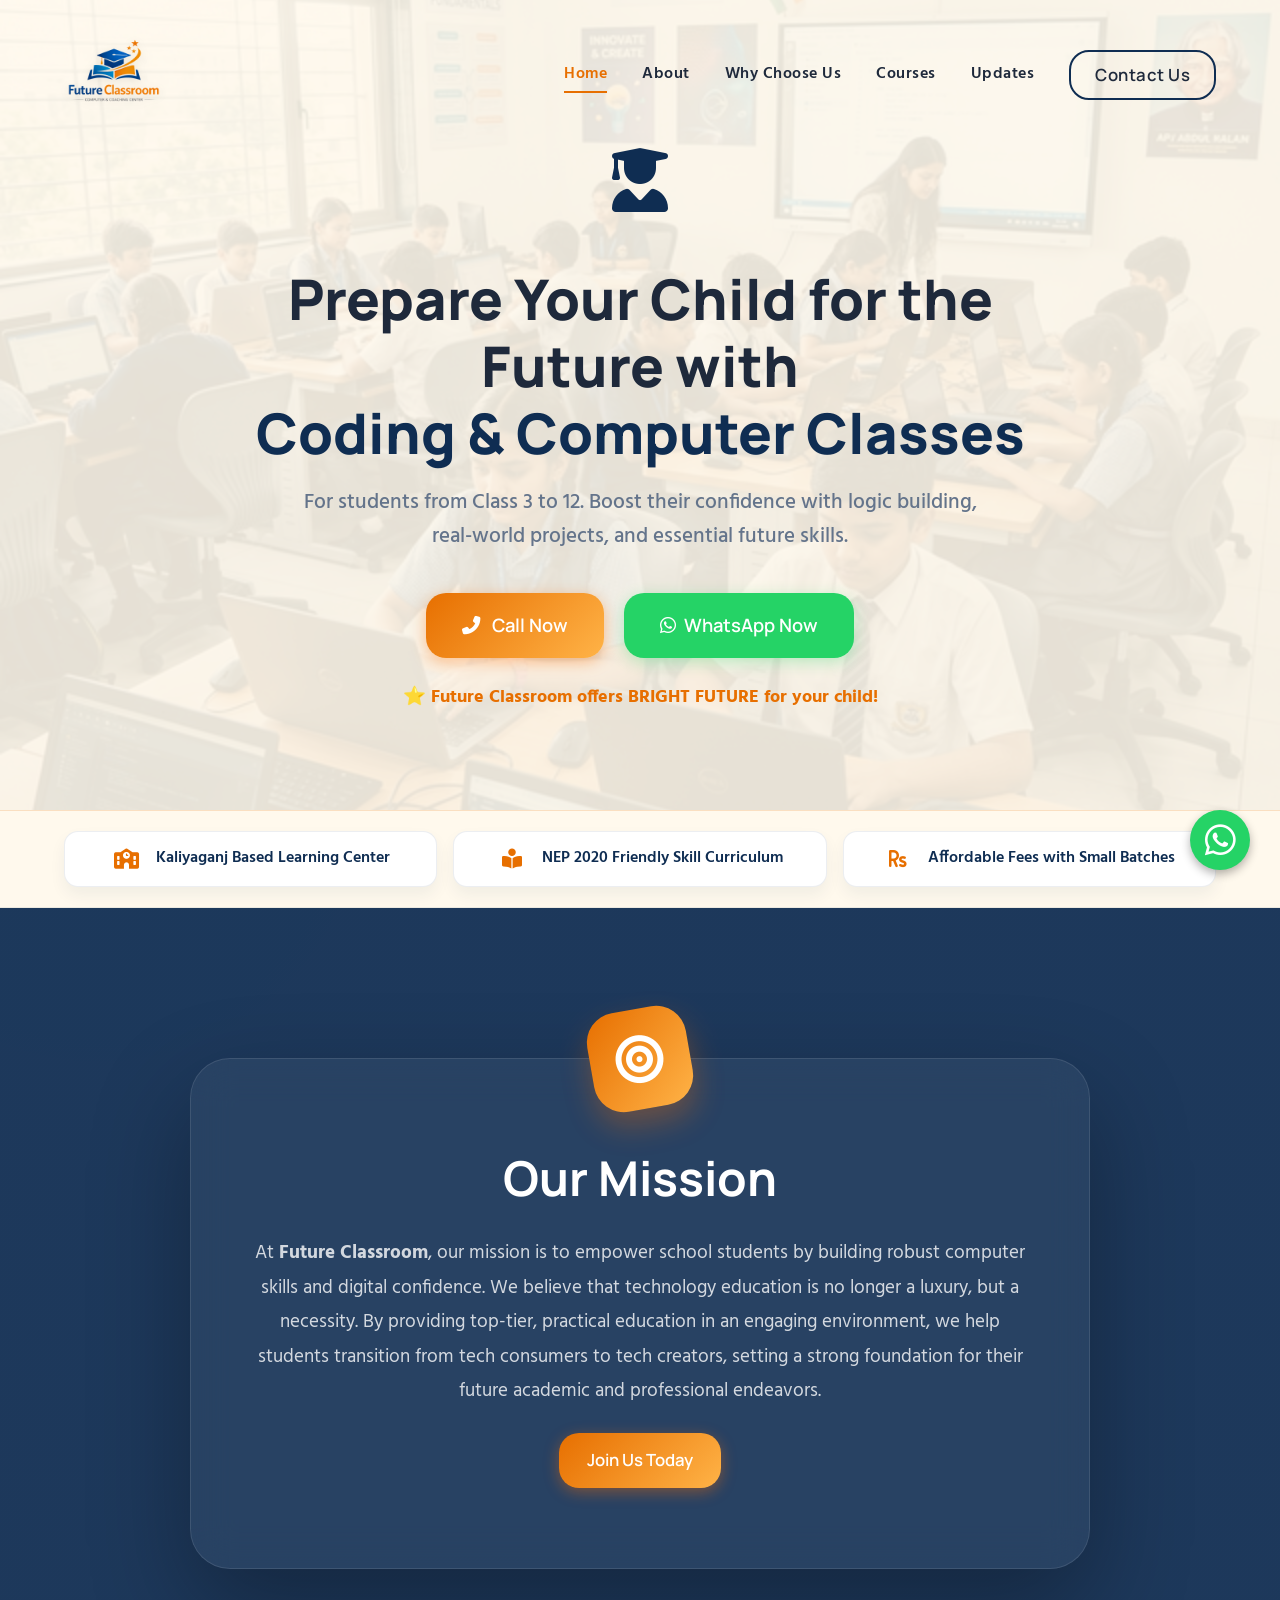
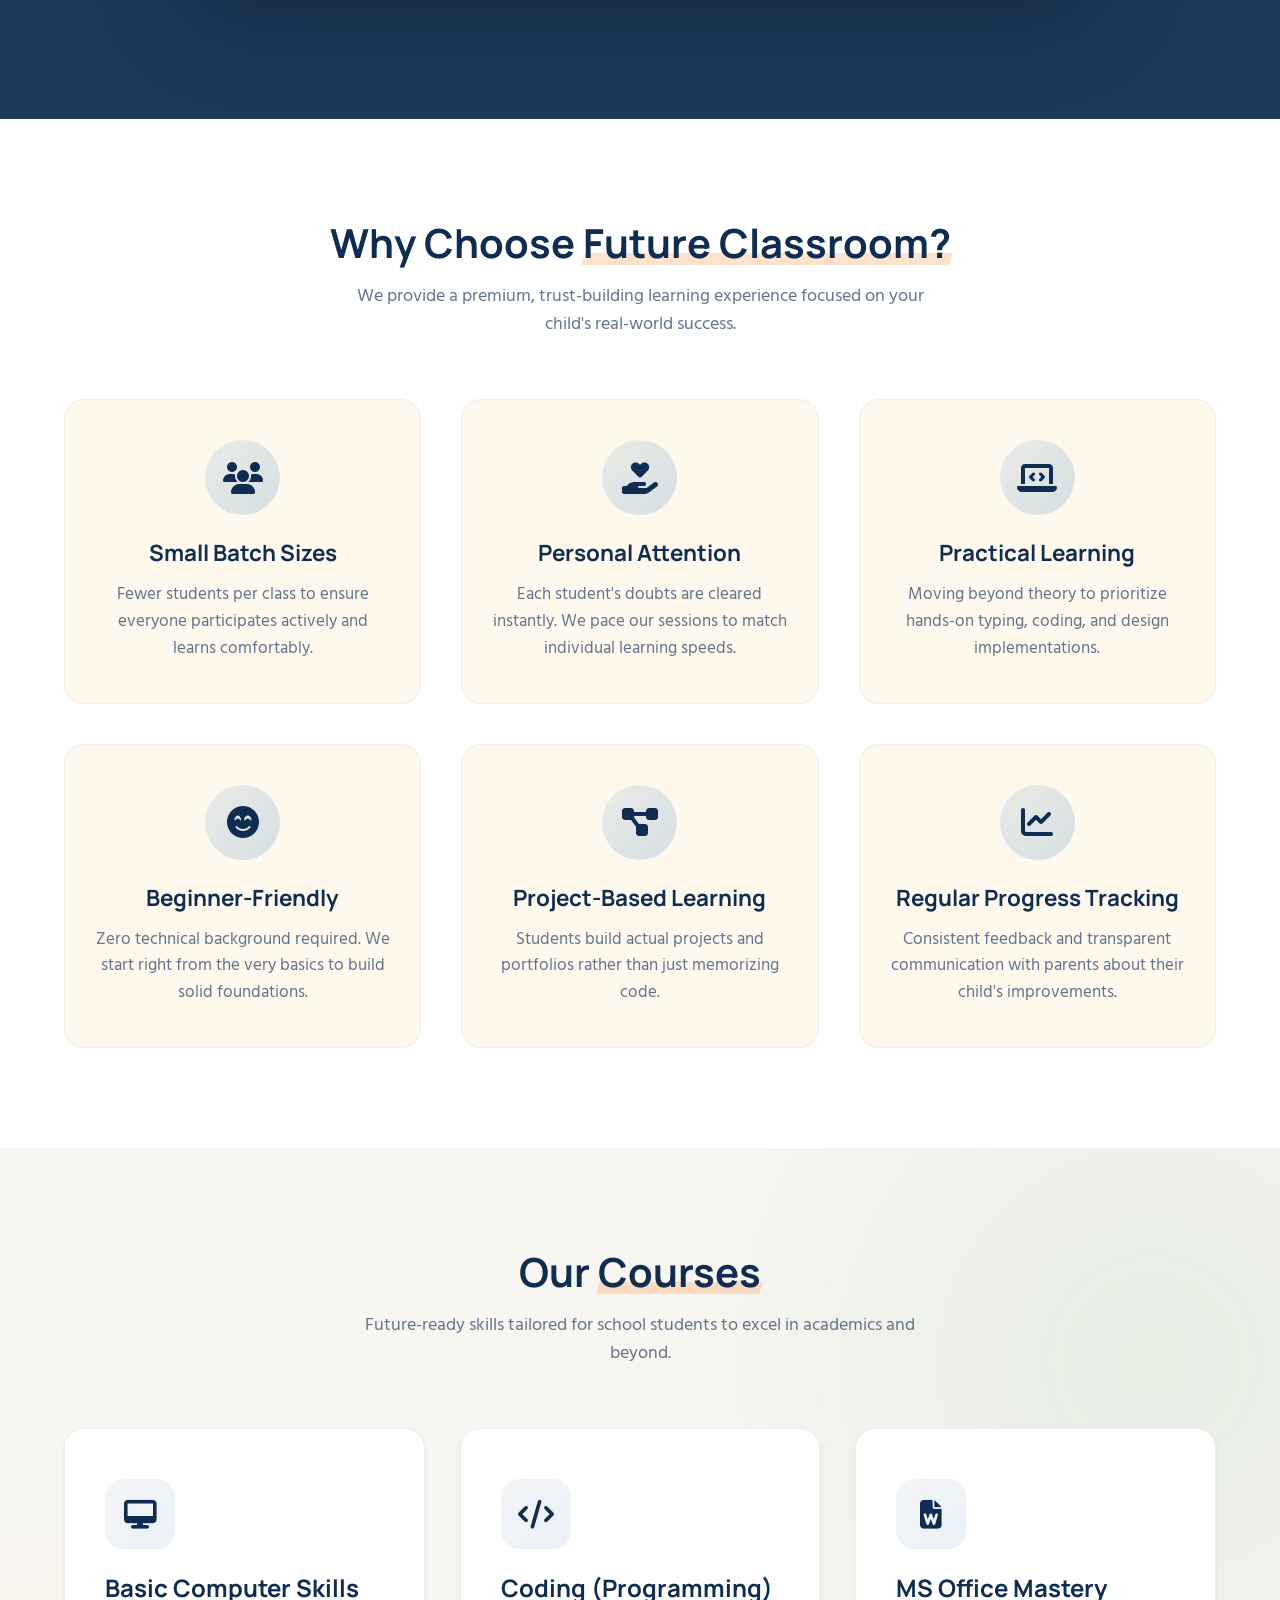
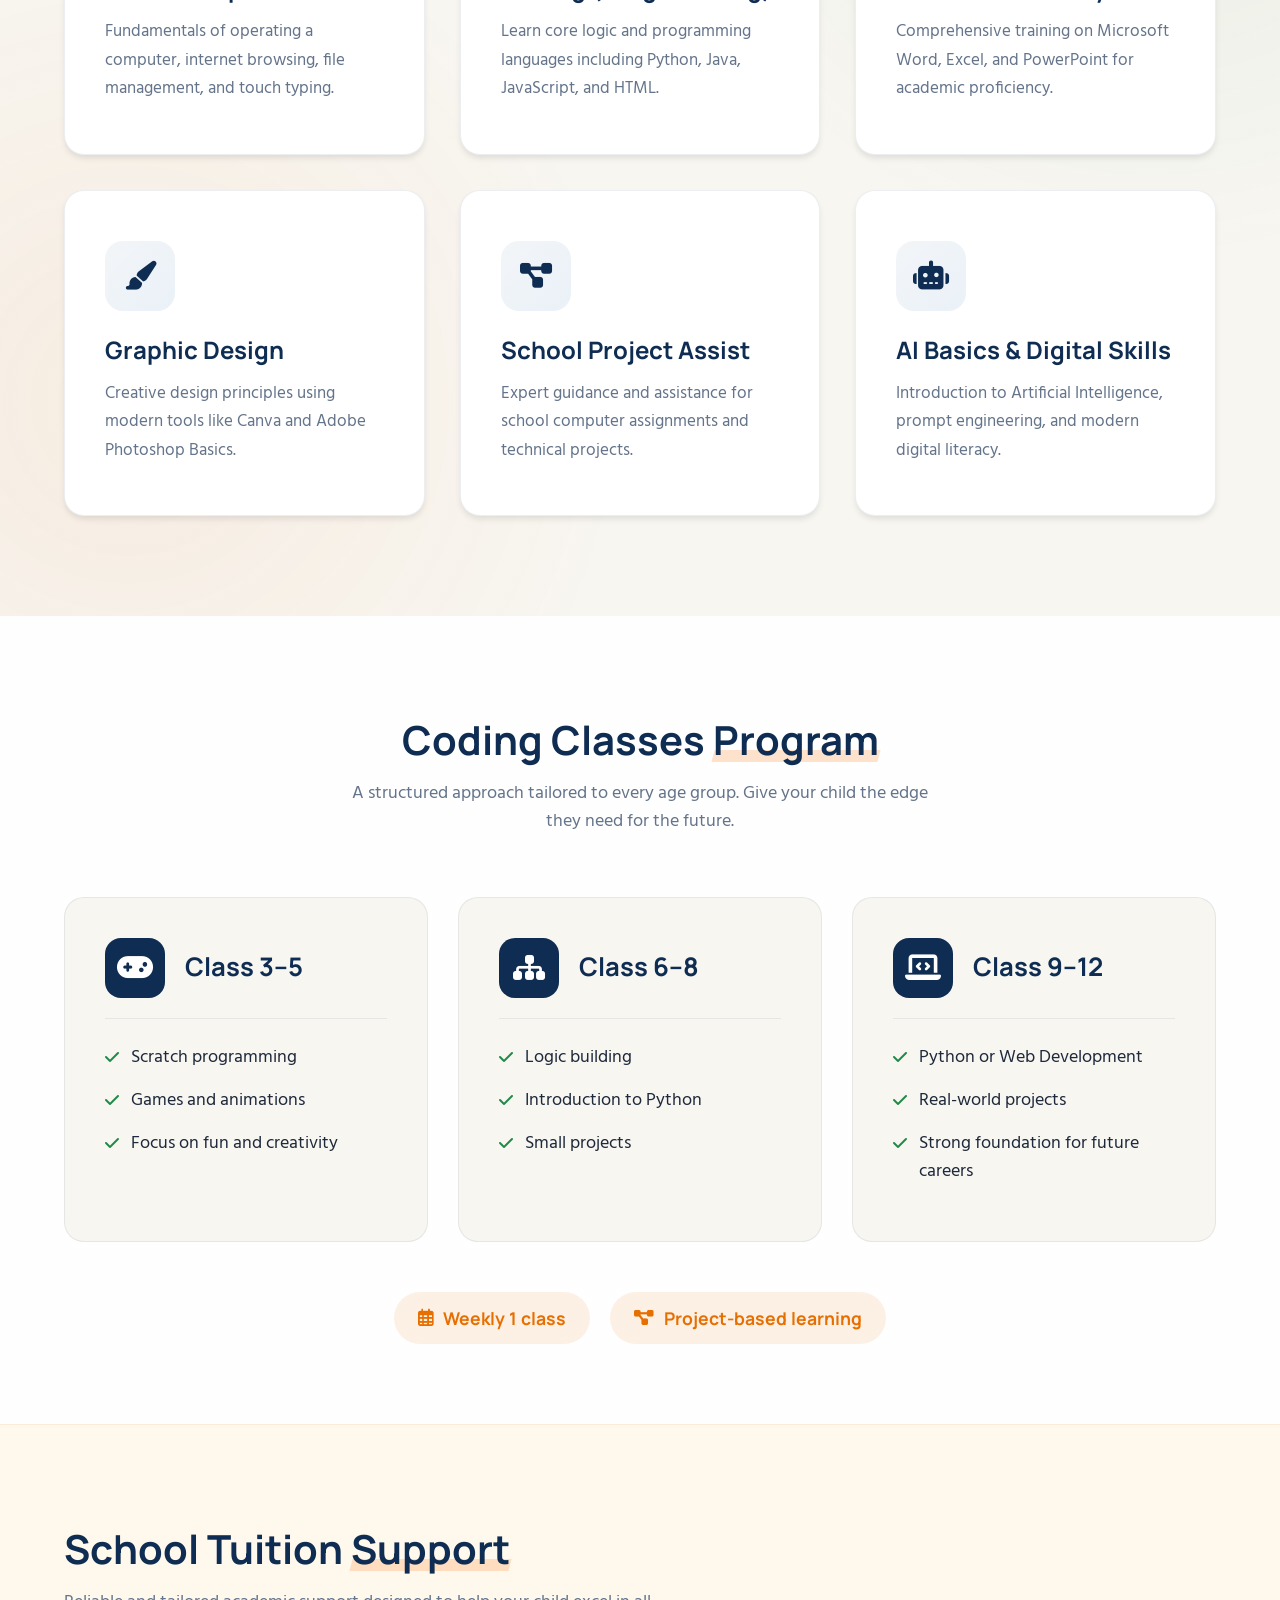
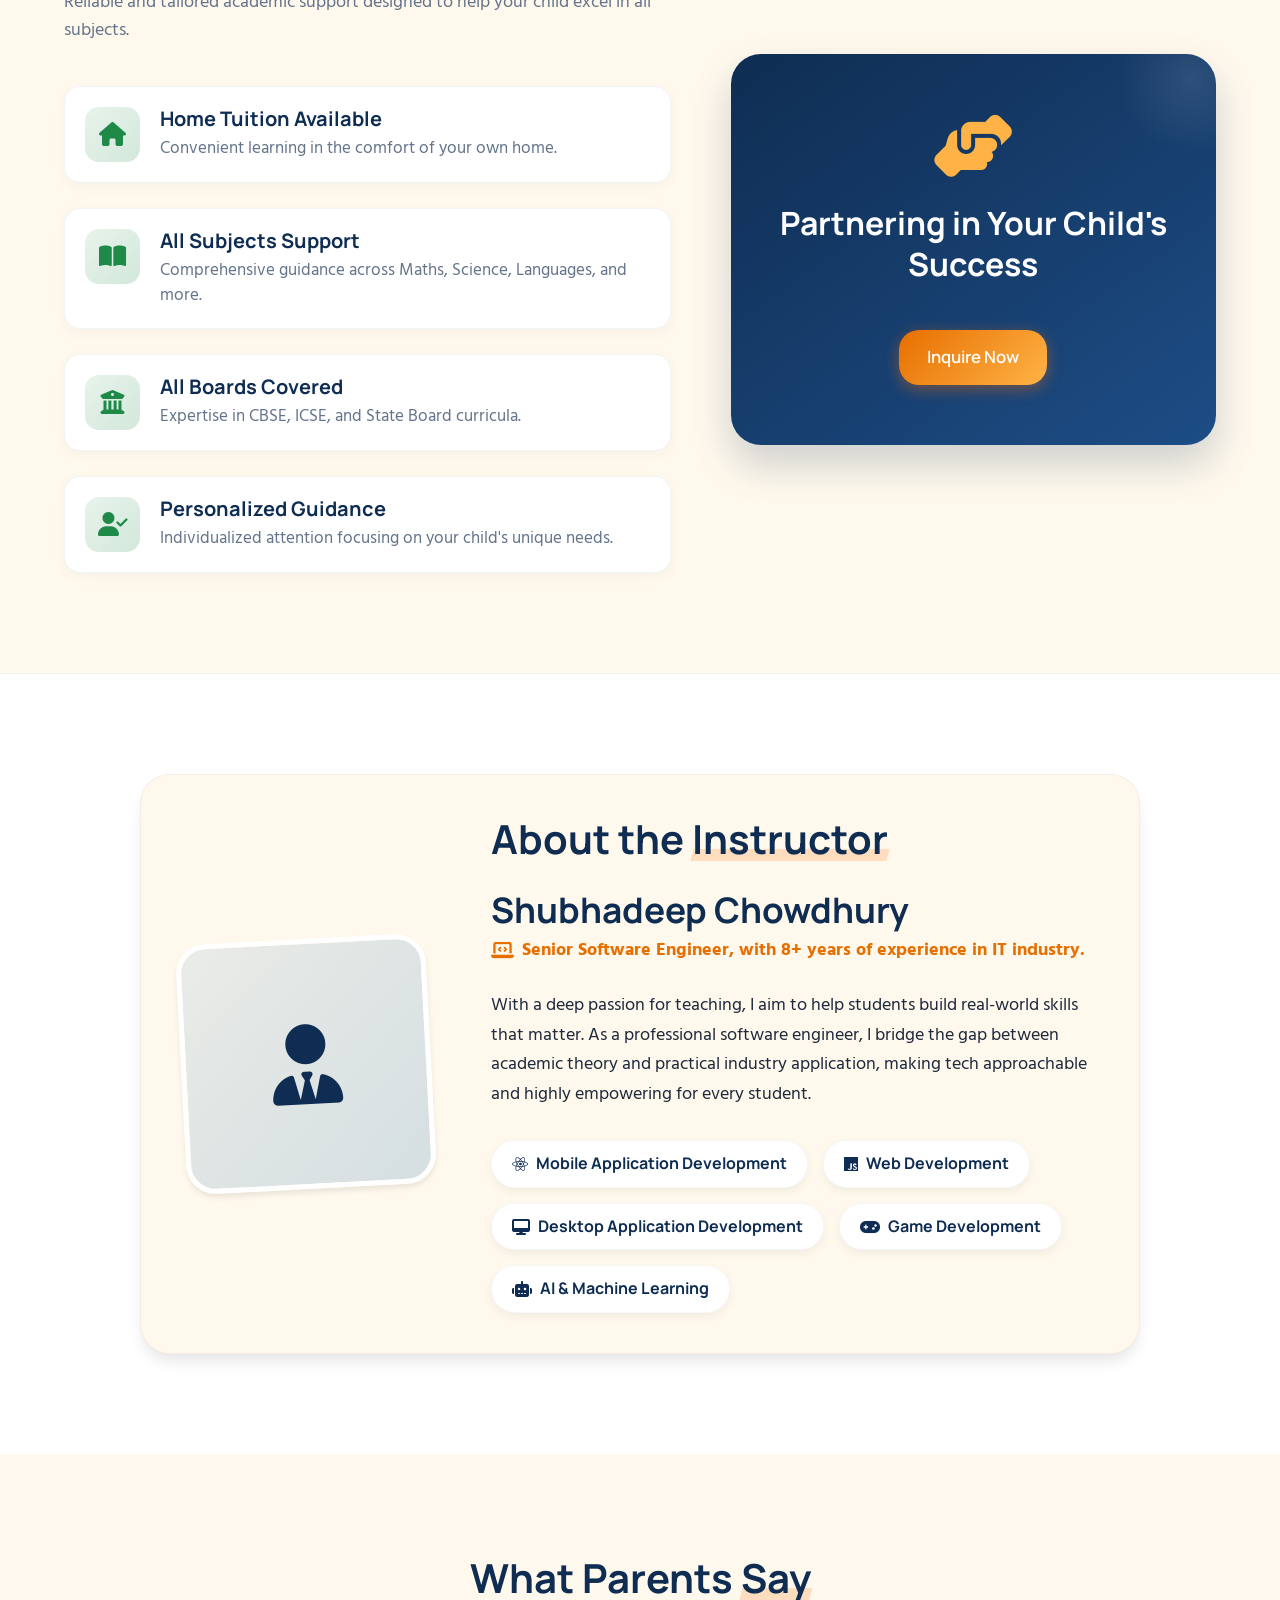
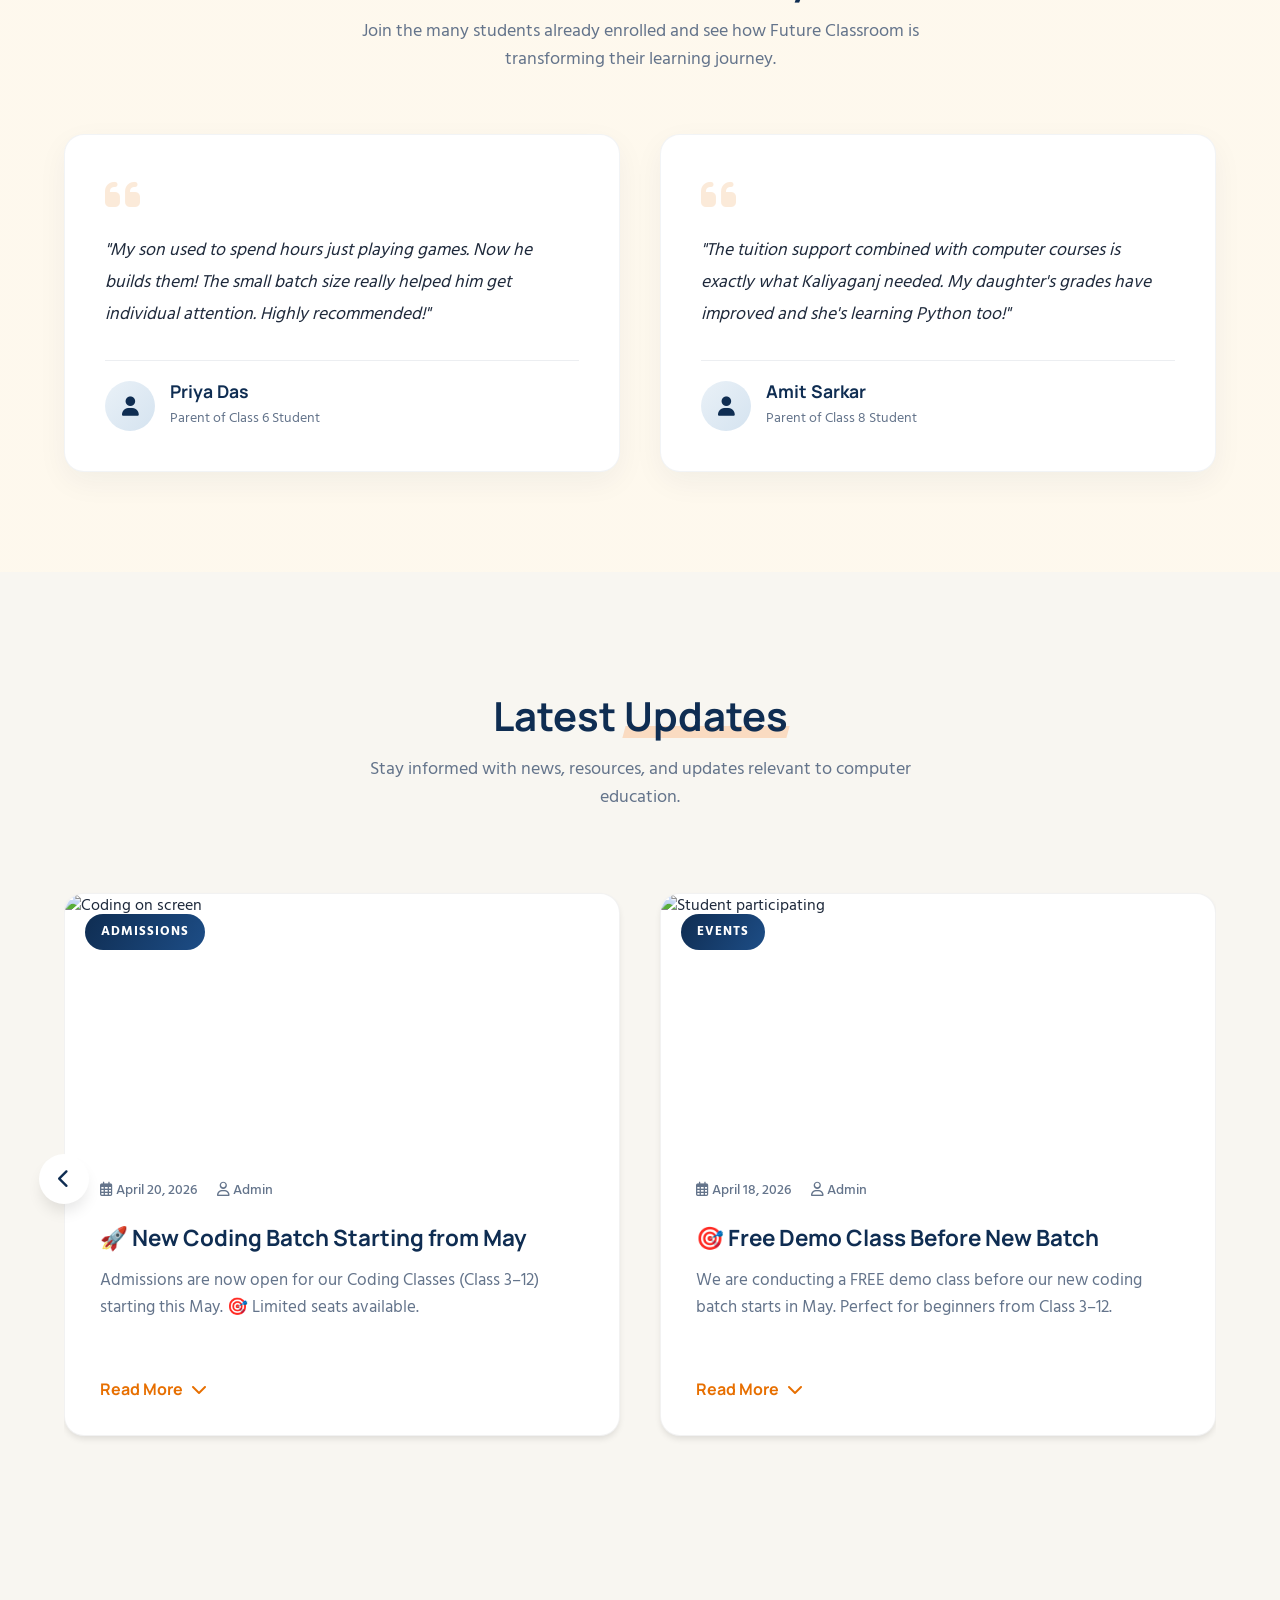
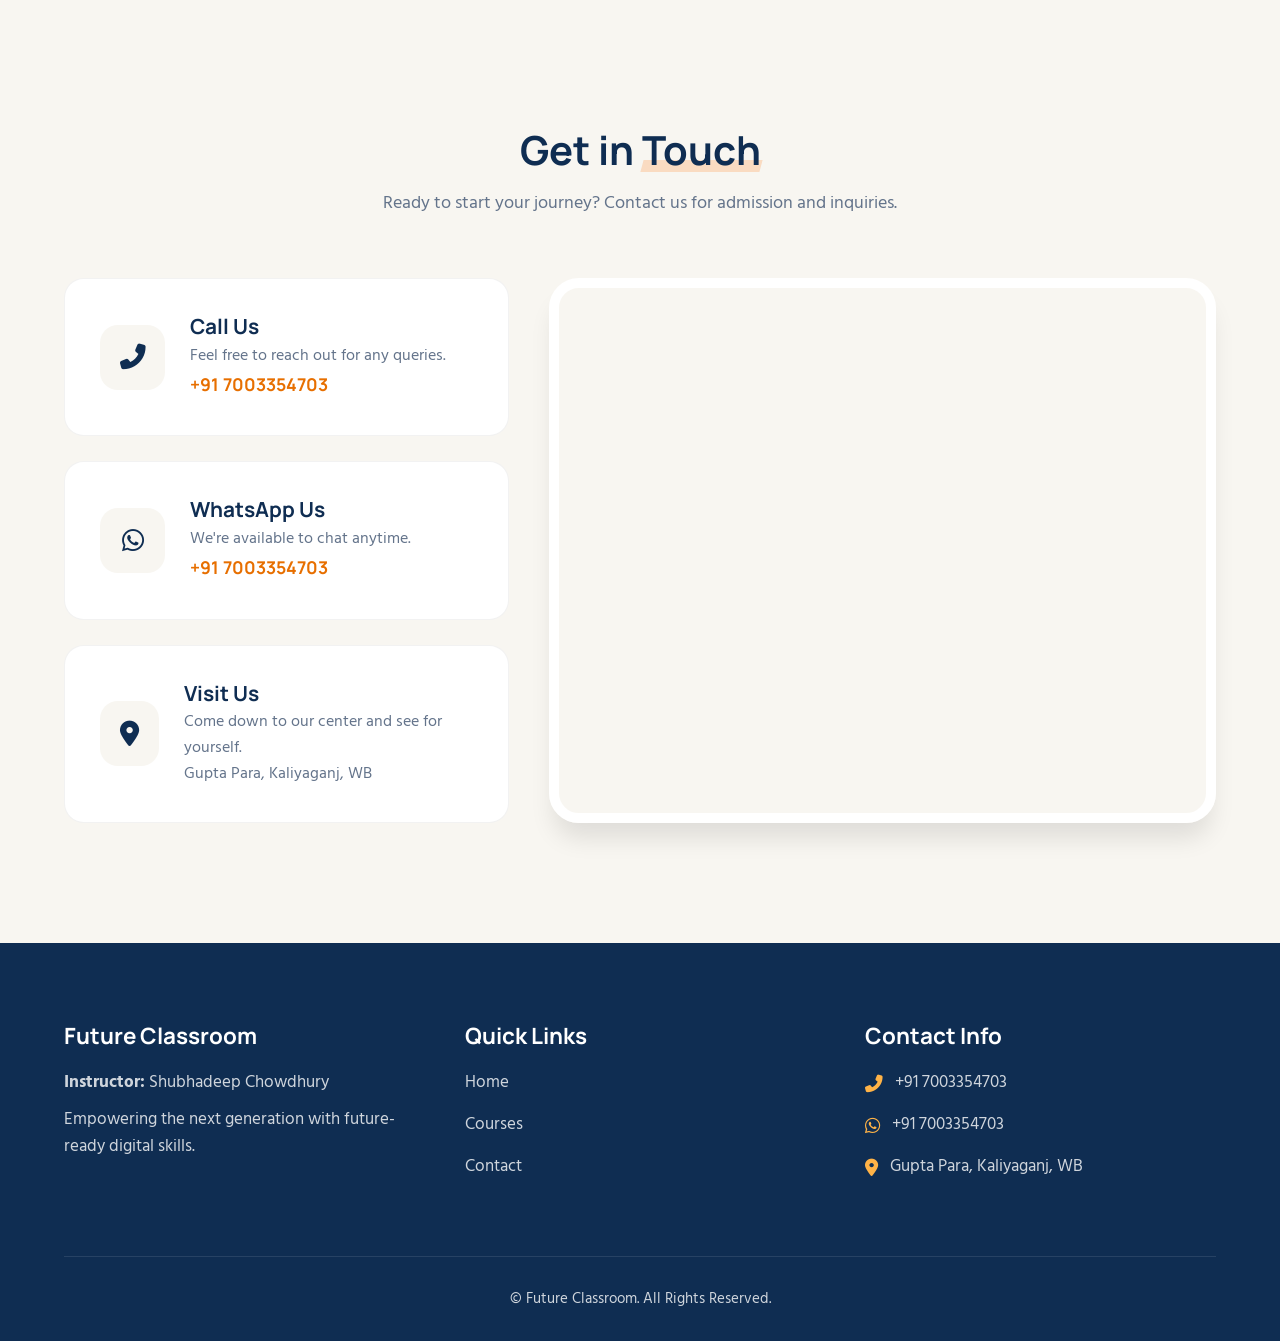
==== commit f46c29c8: "feat: overhaul landing page with updated hero section, new About and Why Choose Us content, and expa" ====
--- a/index.html
+++ b/index.html
@@ -30,9 +30,9 @@
             </button>
             <nav class="nav-links" id="nav-links">
                 <a href="#home" class="nav-link active">Home</a>
+                <a href="#about" class="nav-link">About</a>
+                <a href="#why-us" class="nav-link">Why Choose Us</a>
                 <a href="#courses" class="nav-link">Courses</a>
-                <a href="#why-us" class="nav-link">Why Choose Us</a>
-                <a href="#about" class="nav-link">About</a>
                 <a href="#posts" class="nav-link">Updates</a>
                 <a href="#contact" class="nav-link btn btn-outline">Contact Us</a>
             </nav>
@@ -43,17 +43,16 @@
     <section id="home" class="hero">
         <div class="hero-overlay"></div>
         <div class="container hero-content">
-            <h1>Future Classroom<br><span class="highlight">Computer & Coaching Center</span></h1>
-            <p class="subtitle">Empowering the next generation in Kaliyaganj with practical computer coaching for students from Grade 5 to 12.</p>
+            <div class="hero-icon">
+                <i class="fas fa-user-graduate"></i>
+            </div>
+            <h1>Prepare Your Child for the Future with <br><span class="highlight">Coding & Computer Classes</span></h1>
+            <p class="subtitle">For students from Class 3 to 12. Boost their confidence with logic building, real-world projects, and essential future skills.</p>
             <div class="hero-buttons">
-                <a href="#contact" class="btn btn-primary btn-large">Contact for Admission <i class="fas fa-arrow-right"></i></a>
-                <a href="#courses" class="btn btn-secondary btn-large">Explore Courses</a>
-            </div>
-        </div>
-        <div class="shape-divider">
-            <svg data-name="Layer 1" xmlns="http://www.w3.org/2000/svg" viewBox="0 0 1200 120" preserveAspectRatio="none">
-                <path d="M321.39,56.44c58-10.79,114.16-30.13,172-41.86,82.39-16.72,168.19-17.73,250.45-.39C823.78,31,906.67,72,985.66,92.83c70.05,18.48,146.53,26.09,214.34,3V120H0V95.8C59.71,118.08,130.83,119.9,192.27,101.9,238.16,88.46,281.33,70.53,321.39,56.44Z" class="shape-fill"></path>
-            </svg>
+                <a href="tel:7003354703" class="btn btn-primary btn-large"><i class="fas fa-phone-alt"></i> Call Now</a>
+                <a href="https://wa.me/917003354703" class="btn btn-whatsapp" target="_blank"><i class="fab fa-whatsapp"></i> WhatsApp Now</a>
+            </div>
+            <p class="demo-text">⭐ Future Classroom offers <strong>BRIGHT FUTURE</strong> for your child!</p>
         </div>
     </section>
 
@@ -70,180 +69,6 @@
             <div class="trust-item">
                 <i class="fas fa-rupee-sign"></i>
                 <span>Affordable Fees with Small Batches</span>
-            </div>
-        </div>
-    </section>
-
-    <!-- Courses Section -->
-    <section id="courses" class="section courses-section">
-        <div class="container">
-            <div class="section-header">
-                <h2>Our <span class="highlight-text">Courses</span></h2>
-                <p>Future-ready skills tailored for school students to excel in academics and beyond.</p>
-            </div>
-            
-            <div class="course-grid">
-                <!-- Course 1 -->
-                <div class="course-card">
-                    <div class="course-icon"><i class="fas fa-desktop"></i></div>
-                    <h3>Basic Computer Skills</h3>
-                    <p>Fundamentals of operating a computer, internet browsing, file management, and touch typing.</p>
-                </div>
-                
-                <!-- Course 2 -->
-                <div class="course-card">
-                    <div class="course-icon"><i class="fas fa-code"></i></div>
-                    <h3>Coding (Programming)</h3>
-                    <p>Learn core logic and programming languages including Python, Java, JavaScript, and HTML.</p>
-                </div>
-                
-                <!-- Course 3 -->
-                <div class="course-card">
-                    <div class="course-icon"><i class="fas fa-file-word"></i></div>
-                    <h3>MS Office Mastery</h3>
-                    <p>Comprehensive training on Microsoft Word, Excel, and PowerPoint for academic proficiency.</p>
-                </div>
-                
-                <!-- Course 4 -->
-                <div class="course-card">
-                    <div class="course-icon"><i class="fas fa-paint-brush"></i></div>
-                    <h3>Graphic Design</h3>
-                    <p>Creative design principles using modern tools like Canva and Adobe Photoshop Basics.</p>
-                </div>
-                
-                <!-- Course 5 -->
-                <div class="course-card">
-                    <div class="course-icon"><i class="fas fa-project-diagram"></i></div>
-                    <h3>School Project Assist</h3>
-                    <p>Expert guidance and assistance for school computer assignments and technical projects.</p>
-                </div>
-                
-                <!-- Course 6 -->
-                <div class="course-card">
-                    <div class="course-icon"><i class="fas fa-robot"></i></div>
-                    <h3>AI Basics & Digital Skills</h3>
-                    <p>Introduction to Artificial Intelligence, prompt engineering, and modern digital literacy.</p>
-                </div>
-            </div>
-        </div>
-    </section>
-
-    <!-- Why Choose Us Section -->
-    <section id="why-us" class="section why-us-section">
-        <div class="container">
-            <div class="why-us-content">
-                <div class="why-us-text">
-                    <h2>Why Choose <br><span class="highlight-text">Future Classroom?</span></h2>
-                    <p>We provide a premium learning experience focusing on practical implementation, not just theory. Prepare your child for the future with industry-relevant skills.</p>
-                    
-                    <div class="features-list">
-                        <div class="feature-item">
-                            <div class="feature-icon"><i class="fas fa-users"></i></div>
-                            <div class="feature-info">
-                                <h4>Small Batches</h4>
-                                <p>Personalized attention for every student to ensure proper understanding.</p>
-                            </div>
-                        </div>
-                        <div class="feature-item">
-                            <div class="feature-icon"><i class="fas fa-laptop-code"></i></div>
-                            <div class="feature-info">
-                                <h4>Practical Learning</h4>
-                                <p>Hands-on experience with real-world projects and modern applications.</p>
-                            </div>
-                        </div>
-                        <div class="feature-item">
-                            <div class="feature-icon"><i class="fas fa-user-tie"></i></div>
-                            <div class="feature-info">
-                                <h4>Expert Guidance</h4>
-                                <p>Learn directly from a software engineer with real industry experience.</p>
-                            </div>
-                        </div>
-                        <div class="feature-item">
-                            <div class="feature-icon"><i class="fas fa-lightbulb"></i></div>
-                            <div class="feature-info">
-                                <h4>Problem Solving</h4>
-                                <p>Strong focus on analytical thinking, logic building, and tech awareness.</p>
-                            </div>
-                        </div>
-                    </div>
-                </div>
-                <!-- Image Box for visual appeal -->
-                <div class="why-us-image-container">
-                    <div class="why-us-image">
-                        <img src="images/why-us.jpg" alt="Students learning in a modern classroom">
-                        <div class="floating-badge badge-1">
-                            <i class="fas fa-star"></i>
-                            <span>Premium Quality</span>
-                        </div>
-                        <div class="floating-badge badge-2">
-                            <i class="fas fa-graduation-cap"></i>
-                            <span>Grades 5-12</span>
-                        </div>
-                    </div>
-                </div>
-            </div>
-        </div>
-    </section>
-
-    <!-- Posts / Updates Section -->
-    <section id="posts" class="section posts-section">
-        <div class="container">
-            <div class="section-header">
-                <h2>Latest <span class="highlight-text">Updates</span></h2>
-                <p>Stay informed with news, resources, and updates relevant to computer education.</p>
-            </div>
-            
-            <div class="posts-grid">
-                <!-- Post 1 -->
-                <article class="post-card">
-                    <div class="post-image">
-                        <img src="https://images.unsplash.com/photo-1509062522246-3755977927d7?q=80&w=900&auto=format&fit=crop" alt="Students learning coding">
-                        <span class="post-category">News</span>
-                    </div>
-                    <div class="post-content">
-                        <div class="post-meta">
-                            <span><i class="far fa-calendar-alt"></i> March 1, 2026</span>
-                            <span><i class="far fa-user"></i> Admin</span>
-                        </div>
-                        <h3>NEP 2020: Why Coding is Now Essential for School Students</h3>
-                        <p>With the new education policy emphasizing 21st-century skills, we break down why middle school is the perfect time for students in India to start programming.</p>
-                        <a href="post.html" class="read-more">Read More <i class="fas fa-arrow-right"></i></a>
-                    </div>
-                </article>
-
-                <!-- Post 2 -->
-                <article class="post-card">
-                    <div class="post-image">
-                        <img src="https://images.unsplash.com/photo-1517694712202-14dd9538aa97?q=80&w=900&auto=format&fit=crop" alt="Laptop on desk">
-                        <span class="post-category">Resources</span>
-                    </div>
-                    <div class="post-content">
-                        <div class="post-meta">
-                            <span><i class="far fa-calendar-alt"></i> February 15, 2026</span>
-                            <span><i class="far fa-user"></i> Admin</span>
-                        </div>
-                        <h3>Top 5 Free AI Tools Every Student Should Know</h3>
-                        <p>Discover how free artificial intelligence tools can help you safely research, brainstorm, and manage your school projects effectively and ethically.</p>
-                        <a href="post.html" class="read-more">Read More <i class="fas fa-arrow-right"></i></a>
-                    </div>
-                </article>
-
-                <!-- Post 3 -->
-                <article class="post-card">
-                    <div class="post-image">
-                        <img src="https://images.unsplash.com/photo-1588072432836-e10032774350?q=80&w=900&auto=format&fit=crop" alt="Classroom setting">
-                        <span class="post-category">Events</span>
-                    </div>
-                    <div class="post-content">
-                        <div class="post-meta">
-                            <span><i class="far fa-calendar-alt"></i> January 28, 2026</span>
-                            <span><i class="far fa-user"></i> Admin</span>
-                        </div>
-                        <h3>Computer Literacy Workshop in Kaliyaganj</h3>
-                        <p>Join our free weekend workshop aimed at helping rural students grasp basic Windows and MS Office skills to accelerate their digital journey.</p>
-                        <a href="post.html" class="read-more">Read More <i class="fas fa-arrow-right"></i></a>
-                    </div>
-                </article>
             </div>
         </div>
     </section>
@@ -256,6 +81,453 @@
                 <h2>Our Mission</h2>
                 <p>At <strong>Future Classroom</strong>, our mission is to empower school students by building robust computer skills and digital confidence. We believe that technology education is no longer a luxury, but a necessity. By providing top-tier, practical education in an engaging environment, we help students transition from tech consumers to tech creators, setting a strong foundation for their future academic and professional endeavors.</p>
                 <a href="#contact" class="btn btn-primary mt-3">Join Us Today</a>
+            </div>
+        </div>
+    </section>
+
+    <!-- Why Choose Us Section -->
+    <section id="why-us" class="section why-us-section">
+        <div class="container">
+            <div class="section-header">
+                <h2>Why Choose <span class="highlight-text">Future Classroom?</span></h2>
+                <p>We provide a premium, trust-building learning experience focused on your child's real-world success.</p>
+            </div>
+            
+            <div class="why-us-grid">
+                <div class="reason-card">
+                    <div class="reason-icon"><i class="fas fa-users"></i></div>
+                    <h4>Small Batch Sizes</h4>
+                    <p>Fewer students per class to ensure everyone participates actively and learns comfortably.</p>
+                </div>
+                
+                <div class="reason-card">
+                    <div class="reason-icon"><i class="fas fa-hand-holding-heart"></i></div>
+                    <h4>Personal Attention</h4>
+                    <p>Each student's doubts are cleared instantly. We pace our sessions to match individual learning speeds.</p>
+                </div>
+                
+                <div class="reason-card">
+                    <div class="reason-icon"><i class="fas fa-laptop-code"></i></div>
+                    <h4>Practical Learning</h4>
+                    <p>Moving beyond theory to prioritize hands-on typing, coding, and design implementations.</p>
+                </div>
+                
+                <div class="reason-card">
+                    <div class="reason-icon"><i class="fas fa-smile-beam"></i></div>
+                    <h4>Beginner-Friendly</h4>
+                    <p>Zero technical background required. We start right from the very basics to build solid foundations.</p>
+                </div>
+                
+                <div class="reason-card">
+                    <div class="reason-icon"><i class="fas fa-project-diagram"></i></div>
+                    <h4>Project-Based Learning</h4>
+                    <p>Students build actual projects and portfolios rather than just memorizing code.</p>
+                </div>
+                
+                <div class="reason-card">
+                    <div class="reason-icon"><i class="fas fa-chart-line"></i></div>
+                    <h4>Regular Progress Tracking</h4>
+                    <p>Consistent feedback and transparent communication with parents about their child's improvements.</p>
+                </div>
+            </div>
+        </div>
+    </section>
+
+    <!-- Courses Section -->
+    <section id="courses" class="section courses-section">
+        <div class="container">
+            <div class="section-header">
+                <h2>Our <span class="highlight-text">Courses</span></h2>
+                <p>Future-ready skills tailored for school students to excel in academics and beyond.</p>
+            </div>
+            
+            <div class="course-grid">
+                <!-- Course 1 -->
+                <div class="course-card">
+                    <div class="course-icon"><i class="fas fa-desktop"></i></div>
+                    <h3>Basic Computer Skills</h3>
+                    <p>Fundamentals of operating a computer, internet browsing, file management, and touch typing.</p>
+                </div>
+                
+                <!-- Course 2 -->
+                <div class="course-card">
+                    <div class="course-icon"><i class="fas fa-code"></i></div>
+                    <h3>Coding (Programming)</h3>
+                    <p>Learn core logic and programming languages including Python, Java, JavaScript, and HTML.</p>
+                </div>
+                
+                <!-- Course 3 -->
+                <div class="course-card">
+                    <div class="course-icon"><i class="fas fa-file-word"></i></div>
+                    <h3>MS Office Mastery</h3>
+                    <p>Comprehensive training on Microsoft Word, Excel, and PowerPoint for academic proficiency.</p>
+                </div>
+                
+                <!-- Course 4 -->
+                <div class="course-card">
+                    <div class="course-icon"><i class="fas fa-paint-brush"></i></div>
+                    <h3>Graphic Design</h3>
+                    <p>Creative design principles using modern tools like Canva and Adobe Photoshop Basics.</p>
+                </div>
+                
+                <!-- Course 5 -->
+                <div class="course-card">
+                    <div class="course-icon"><i class="fas fa-project-diagram"></i></div>
+                    <h3>School Project Assist</h3>
+                    <p>Expert guidance and assistance for school computer assignments and technical projects.</p>
+                </div>
+                
+                <!-- Course 6 -->
+                <div class="course-card">
+                    <div class="course-icon"><i class="fas fa-robot"></i></div>
+                    <h3>AI Basics & Digital Skills</h3>
+                    <p>Introduction to Artificial Intelligence, prompt engineering, and modern digital literacy.</p>
+                </div>
+            </div>
+        </div>
+    </section>
+
+    <!-- Coding Classes Program Section -->
+    <section id="coding-program" class="section coding-program">
+        <div class="container">
+            <div class="section-header">
+                <h2>Coding Classes <span class="highlight-text">Program</span></h2>
+                <p>A structured approach tailored to every age group. Give your child the edge they need for the future.</p>
+            </div>
+            
+            <div class="program-grid">
+                <!-- Program 1 -->
+                <div class="program-card">
+                    <div class="program-header">
+                        <div class="program-icon"><i class="fas fa-gamepad"></i></div>
+                        <h3>Class 3–5</h3>
+                    </div>
+                    <ul class="program-list">
+                        <li><i class="fas fa-check"></i> Scratch programming</li>
+                        <li><i class="fas fa-check"></i> Games and animations</li>
+                        <li><i class="fas fa-check"></i> Focus on fun and creativity</li>
+                    </ul>
+                </div>
+                
+                <!-- Program 2 -->
+                <div class="program-card">
+                    <div class="program-header">
+                        <div class="program-icon"><i class="fas fa-sitemap"></i></div>
+                        <h3>Class 6–8</h3>
+                    </div>
+                    <ul class="program-list">
+                        <li><i class="fas fa-check"></i> Logic building</li>
+                        <li><i class="fas fa-check"></i> Introduction to Python</li>
+                        <li><i class="fas fa-check"></i> Small projects</li>
+                    </ul>
+                </div>
+                
+                <!-- Program 3 -->
+                <div class="program-card">
+                    <div class="program-header">
+                        <div class="program-icon"><i class="fas fa-laptop-code"></i></div>
+                        <h3>Class 9–12</h3>
+                    </div>
+                    <ul class="program-list">
+                        <li><i class="fas fa-check"></i> Python or Web Development</li>
+                        <li><i class="fas fa-check"></i> Real-world projects</li>
+                        <li><i class="fas fa-check"></i> Strong foundation for future careers</li>
+                    </ul>
+                </div>
+            </div>
+            
+            <div class="program-features">
+                <span class="feature-tag"><i class="far fa-calendar-alt"></i> Weekly 1 class</span>
+                <span class="feature-tag"><i class="fas fa-project-diagram"></i> Project-based learning</span>
+            </div>
+        </div>
+    </section>
+
+    <!-- School Tuition Support Section -->
+    <section id="tuition-support" class="section tuition-support">
+        <div class="container tuition-container">
+            <div class="tuition-content">
+                <div class="section-header align-left">
+                    <h2>School Tuition <span class="highlight-text">Support</span></h2>
+                    <p>Reliable and tailored academic support designed to help your child excel in all subjects.</p>
+                </div>
+                
+                <ul class="tuition-list">
+                    <li>
+                        <div class="tuition-icon"><i class="fas fa-home"></i></div>
+                        <div class="tuition-text">
+                            <h4>Home Tuition Available</h4>
+                            <p>Convenient learning in the comfort of your own home.</p>
+                        </div>
+                    </li>
+                    <li>
+                        <div class="tuition-icon"><i class="fas fa-book-open"></i></div>
+                        <div class="tuition-text">
+                            <h4>All Subjects Support</h4>
+                            <p>Comprehensive guidance across Maths, Science, Languages, and more.</p>
+                        </div>
+                    </li>
+                    <li>
+                        <div class="tuition-icon"><i class="fas fa-university"></i></div>
+                        <div class="tuition-text">
+                            <h4>All Boards Covered</h4>
+                            <p>Expertise in CBSE, ICSE, and State Board curricula.</p>
+                        </div>
+                    </li>
+                    <li>
+                        <div class="tuition-icon"><i class="fas fa-user-check"></i></div>
+                        <div class="tuition-text">
+                            <h4>Personalized Guidance</h4>
+                            <p>Individualized attention focusing on your child's unique needs.</p>
+                        </div>
+                    </li>
+                </ul>
+            </div>
+            <div class="tuition-image">
+                <div class="tuition-card-promo">
+                    <i class="fas fa-hands-helping"></i>
+                    <h3>Partnering in Your Child's Success</h3>
+                    <a href="#contact" class="btn btn-primary mt-3">Inquire Now</a>
+                </div>
+            </div>
+        </div>
+    </section>
+
+    <!-- About Instructor Section -->
+    <section id="instructor" class="section instructor-section">
+        <div class="container">
+            <div class="instructor-wrapper">
+                <div class="instructor-image">
+                    <!-- Profile Image Placeholder -->
+                    <div class="image-placeholder">
+                        <i class="fas fa-user-tie"></i>
+                    </div>
+                </div>
+                <div class="instructor-content">
+                    <div class="section-header align-left mb-0">
+                        <h2>About the <span class="highlight-text">Instructor</span></h2>
+                    </div>
+                    <h3 class="instructor-name">Shubhadeep Chowdhury</h3>
+                    <p class="instructor-profession"><i class="fas fa-laptop-code"></i>Senior Software Engineer, with 8+ years of experience in IT industry.</p>
+                    <p class="instructor-bio">
+                        With a deep passion for teaching, I aim to help students build real-world skills that matter. As a professional software engineer, I bridge the gap between academic theory and practical industry application, making tech approachable and highly empowering for every student.
+                    </p>
+                    <div class="instructor-skills">
+                        <span class="skill-tag"><i class="fab fa-react"></i> Mobile Application Development </span>
+                        <span class="skill-tag"><i class="fab fa-js"></i> Web Development</span>
+                        <span class="skill-tag"><i class="fas fa-desktop"></i> Desktop Application Development </span>
+                        <span class="skill-tag"><i class="fas fa-gamepad"></i> Game Development </span>
+                        <span class="skill-tag"><i class="fas fa-robot"></i> AI & Machine Learning </span>
+                    </div>
+                </div>
+            </div>
+        </div>
+    </section>
+
+    <!-- Testimonial Section -->
+    <section id="testimonials" class="section testimonial-section">
+        <div class="container">
+            <div class="section-header">
+                <h2>What Parents <span class="highlight-text">Say</span></h2>
+                <p>Join the many students already enrolled and see how Future Classroom is transforming their learning journey.</p>
+            </div>
+            
+            <div class="testimonial-grid">
+                <!-- Testimonial 1 -->
+                <div class="testimonial-card">
+                    <div class="testimonial-quote">
+                        <i class="fas fa-quote-left"></i>
+                        <p>"My son used to spend hours just playing games. Now he builds them! The small batch size really helped him get individual attention. Highly recommended!"</p>
+                    </div>
+                    <div class="testimonial-author">
+                        <div class="author-avatar"><i class="fas fa-user"></i></div>
+                        <div class="author-info">
+                            <h4>Priya Das</h4>
+                            <span>Parent of Class 6 Student</span>
+                        </div>
+                    </div>
+                </div>
+
+                <!-- Testimonial 2 -->
+                <div class="testimonial-card">
+                    <div class="testimonial-quote">
+                        <i class="fas fa-quote-left"></i>
+                        <p>"The tuition support combined with computer courses is exactly what Kaliyaganj needed. My daughter's grades have improved and she's learning Python too!"</p>
+                    </div>
+                    <div class="testimonial-author">
+                        <div class="author-avatar"><i class="fas fa-user"></i></div>
+                        <div class="author-info">
+                            <h4>Amit Sarkar</h4>
+                            <span>Parent of Class 8 Student</span>
+                        </div>
+                    </div>
+                </div>
+            </div>
+        </div>
+    </section>
+
+    <!-- Posts / Updates Section -->
+    <section id="posts" class="section posts-section">
+        <div class="container">
+            <div class="section-header">
+                <h2>Latest <span class="highlight-text">Updates</span></h2>
+                <p>Stay informed with news, resources, and updates relevant to computer education.</p>
+            </div>
+            
+            <div class="slider-wrapper" id="posts-slider-wrapper">
+                <button class="slider-btn prev-btn" id="slider-prev" aria-label="Previous posts"><i class="fas fa-chevron-left"></i></button>
+                
+                <div class="slider-container" id="slider-container">
+                    <div class="slider-track" id="slider-track">
+                        
+                        <!-- Post 1: New Coding Batch -->
+                        <article class="post-card slider-slide">
+                            <div class="post-image">
+                                <img src="https://images.unsplash.com/photo-1555066931-4365d14bab8c?q=80&w=900&auto=format&fit=crop" alt="Coding on screen">
+                                <span class="post-category">Admissions</span>
+                            </div>
+                            <div class="post-content">
+                                <div class="post-meta">
+                                    <span><i class="far fa-calendar-alt"></i> April 20, 2026</span>
+                                    <span><i class="far fa-user"></i> Admin</span>
+                                </div>
+                                <h3>🚀 New Coding Batch Starting from May</h3>
+                                
+                                <div class="post-body">
+                                    <div class="post-text-short">
+                                        <p>Admissions are now open for our Coding Classes (Class 3–12) starting this May. 🎯 Limited seats available.</p>
+                                    </div>
+                                    <div class="post-text-full" style="display: none;">
+                                        <p>Admissions are now open for our Coding Classes (Class 3–12) starting this May. 🎯 Limited seats available.</p>
+                                        <p>Students will learn:</p>
+                                        <ul>
+                                            <li>Scratch programming (for beginners)</li>
+                                            <li>Python basics</li>
+                                            <li>Web development (HTML, CSS, JS)</li>
+                                            <li>Build real projects like games</li>
+                                        </ul>
+                                        <a href="#contact" class="btn btn-primary mt-2" style="font-size: 0.9rem; padding: 8px 16px;">Book FREE Demo</a>
+                                    </div>
+                                </div>
+                                <button class="read-more-toggle">Read More <i class="fas fa-chevron-down"></i></button>
+                            </div>
+                        </article>
+
+                        <!-- Post 2: Free Demo Class -->
+                        <article class="post-card slider-slide">
+                            <div class="post-image">
+                                <img src="https://images.unsplash.com/photo-1503676260728-1c00da094a0b?q=80&w=900&auto=format&fit=crop" alt="Student participating">
+                                <span class="post-category">Events</span>
+                            </div>
+                            <div class="post-content">
+                                <div class="post-meta">
+                                    <span><i class="far fa-calendar-alt"></i> April 18, 2026</span>
+                                    <span><i class="far fa-user"></i> Admin</span>
+                                </div>
+                                <h3>🎯 Free Demo Class Before New Batch</h3>
+                                
+                                <div class="post-body">
+                                    <div class="post-text-short">
+                                        <p>We are conducting a FREE demo class before our new coding batch starts in May. Perfect for beginners from Class 3–12.</p>
+                                    </div>
+                                    <div class="post-text-full" style="display: none;">
+                                        <p>We are conducting a FREE demo class before our new coding batch starts in May. Perfect for beginners from Class 3–12.</p>
+                                        <p>In this session:</p>
+                                        <ul>
+                                            <li>Introduction to coding basics</li>
+                                            <li>Fun hands-on activity</li>
+                                            <li>Overview of course structure</li>
+                                        </ul>
+                                        <p>📍 Available in Kaliyaganj</p>
+                                        <a href="https://wa.me/917003354703" target="_blank" class="btn btn-whatsapp mt-2" style="font-size: 0.9rem; padding: 8px 16px;"><i class="fab fa-whatsapp"></i> Reserve Seat</a>
+                                    </div>
+                                </div>
+                                <button class="read-more-toggle">Read More <i class="fas fa-chevron-down"></i></button>
+                            </div>
+                        </article>
+
+                        <!-- Post 3 -->
+                        <article class="post-card slider-slide">
+                            <div class="post-image">
+                                <img src="https://images.unsplash.com/photo-1509062522246-3755977927d7?q=80&w=900&auto=format&fit=crop" alt="Students learning coding">
+                                <span class="post-category">News</span>
+                            </div>
+                            <div class="post-content">
+                                <div class="post-meta">
+                                    <span><i class="far fa-calendar-alt"></i> March 1, 2026</span>
+                                    <span><i class="far fa-user"></i> Admin</span>
+                                </div>
+                                <h3>NEP 2020: Why Coding is Now Essential</h3>
+                                
+                                <div class="post-body">
+                                    <div class="post-text-short">
+                                        <p>With the new education policy emphasizing 21st-century skills, we break down why middle school is the perfect time...</p>
+                                    </div>
+                                    <div class="post-text-full" style="display: none;">
+                                        <p>With the new education policy emphasizing 21st-century skills, we break down why middle school is the perfect time for students in India to start programming.</p>
+                                        <p>Programming fundamentally shifts how a child's brain analyzes and structures problems. Rather than waiting for high-school, building this foundation early prepares them for any career field they select.</p>
+                                    </div>
+                                </div>
+                                <button class="read-more-toggle">Read More <i class="fas fa-chevron-down"></i></button>
+                            </div>
+                        </article>
+
+                        <!-- Post 4 -->
+                        <article class="post-card slider-slide">
+                            <div class="post-image">
+                                <img src="https://images.unsplash.com/photo-1517694712202-14dd9538aa97?q=80&w=900&auto=format&fit=crop" alt="Laptop on desk">
+                                <span class="post-category">Resources</span>
+                            </div>
+                            <div class="post-content">
+                                <div class="post-meta">
+                                    <span><i class="far fa-calendar-alt"></i> February 15, 2026</span>
+                                    <span><i class="far fa-user"></i> Admin</span>
+                                </div>
+                                <h3>Top 5 Free AI Tools Every Student Should Know</h3>
+                                
+                                <div class="post-body">
+                                    <div class="post-text-short">
+                                        <p>Discover how free artificial intelligence tools can help you safely research, brainstorm, and manage your school projects effectively.</p>
+                                    </div>
+                                    <div class="post-text-full" style="display: none;">
+                                        <p>Discover how free artificial intelligence tools can help you safely research, brainstorm, and manage your school projects effectively and ethically.</p>
+                                        <p>From organizing notes with Notion AI to brainstorming structures with ChatGPT, mastering these free tools early will provide massive advantages in secondary and higher education.</p>
+                                    </div>
+                                </div>
+                                <button class="read-more-toggle">Read More <i class="fas fa-chevron-down"></i></button>
+                            </div>
+                        </article>
+
+                        <!-- Post 5 -->
+                        <article class="post-card slider-slide">
+                            <div class="post-image">
+                                <img src="https://images.unsplash.com/photo-1588072432836-e10032774350?q=80&w=900&auto=format&fit=crop" alt="Classroom setting">
+                                <span class="post-category">Events</span>
+                            </div>
+                            <div class="post-content">
+                                <div class="post-meta">
+                                    <span><i class="far fa-calendar-alt"></i> January 28, 2026</span>
+                                    <span><i class="far fa-user"></i> Admin</span>
+                                </div>
+                                <h3>Computer Literacy Workshop</h3>
+                                
+                                <div class="post-body">
+                                    <div class="post-text-short">
+                                        <p>Join our free weekend workshop aimed at helping rural students grasp basic Windows and MS Office skills.</p>
+                                    </div>
+                                    <div class="post-text-full" style="display: none;">
+                                        <p>Join our free weekend workshop aimed at helping rural students grasp basic Windows and MS Office skills to accelerate their digital journey.</p>
+                                        <p>We covered MS Word shortcuts, basic file directory management, and how to stay safe from common internet scams.</p>
+                                    </div>
+                                </div>
+                                <button class="read-more-toggle">Read More <i class="fas fa-chevron-down"></i></button>
+                            </div>
+                        </article>
+
+                    </div>
+                </div>
+                
+                <div class="slider-dots" id="slider-dots"></div>
             </div>
         </div>
     </section>
@@ -315,16 +587,28 @@
     <!-- Footer -->
     <footer class="footer">
         <div class="container footer-content">
-            <div class="footer-brand">
-                <div class="logo">
-                    <a href="#home"><img src="images/logo.png" alt="Future Classroom Logo" class="footer-logo-img"></a>
-                </div>
-                <p>Computer & Coaching Center</p>
-            </div>
-            <div class="footer-details">
-                <p><i class="fas fa-map-marker-alt"></i> Gupta Para, Kaliyaganj, West Bengal, India</p>
-                <p><i class="fas fa-phone-alt"></i> <a href="tel:7003354703">+91 7003354703</a></p>
-                <p><i class="fab fa-whatsapp"></i> <a href="https://wa.me/917003354703" target="_blank">+91 7003354703</a></p>
+            <div class="footer-section">
+                <h3>Future Classroom</h3>
+                <p><strong>Instructor:</strong> Shubhadeep Chowdhury</p>
+                <p>Empowering the next generation with future-ready digital skills.</p>
+            </div>
+            
+            <div class="footer-section">
+                <h3>Quick Links</h3>
+                <ul class="footer-links">
+                    <li><a href="#home">Home</a></li>
+                    <li><a href="#courses">Courses</a></li>
+                    <li><a href="#contact">Contact</a></li>
+                </ul>
+            </div>
+            
+            <div class="footer-section">
+                <h3>Contact Info</h3>
+                <ul class="footer-contact">
+                    <li><i class="fas fa-phone-alt"></i> <a href="tel:7003354703">+91 7003354703</a></li>
+                    <li><i class="fab fa-whatsapp"></i> <a href="https://wa.me/917003354703" target="_blank">+91 7003354703</a></li>
+                    <li><i class="fas fa-map-marker-alt"></i> Gupta Para, Kaliyaganj, WB</li>
+                </ul>
             </div>
         </div>
         <div class="footer-bottom">
@@ -339,6 +623,115 @@
 
     <!-- Minimal JavaScript -->
     <script>
+        // --- Slider & Post Expanding Javascript ---
+        (function() {
+            // Slider Logic
+            const track = document.getElementById('slider-track');
+            if(!track) return;
+            
+            const slides = Array.from(track.children);
+            const nextButton = document.getElementById('slider-next');
+            const prevButton = document.getElementById('slider-prev');
+            const dotsNav = document.getElementById('slider-dots');
+            let currentSlideIndex = 0;
+            let slideInterval;
+
+            const getVisibleSlides = () => window.innerWidth <= 768 ? 1 : 2;
+
+            const setupDots = () => {
+                dotsNav.innerHTML = '';
+                const visible = getVisibleSlides();
+                const dotCount = Math.max(1, slides.length - visible + 1);
+                
+                for (let i = 0; i < dotCount; i++) {
+                    const dot = document.createElement('div');
+                    dot.classList.add('slider-dot');
+                    if (i === 0) dot.classList.add('active');
+                    dot.dataset.index = i;
+                    dotsNav.appendChild(dot);
+                    
+                    dot.addEventListener('click', e => {
+                        goToSlide(parseInt(e.target.dataset.index));
+                        resetInterval();
+                    });
+                }
+            };
+
+            const updateDots = (index) => {
+                const dots = Array.from(dotsNav.children);
+                dots.forEach(dot => dot.classList.remove('active'));
+                if (dots[index]) dots[index].classList.add('active');
+            };
+
+            const goToSlide = (index) => {
+                const visible = getVisibleSlides();
+                const maxIndex = Math.max(0, slides.length - visible);
+                
+                if (index < 0) currentSlideIndex = maxIndex;
+                else if (index > maxIndex) currentSlideIndex = 0;
+                else currentSlideIndex = index;
+                
+                const slideWidth = slides[0].getBoundingClientRect().width;
+                const slideMargin = parseFloat(window.getComputedStyle(slides[0]).marginRight) || 0;
+                track.style.transform = `translateX(-${currentSlideIndex * (slideWidth + slideMargin)}px)`;
+                updateDots(currentSlideIndex);
+            };
+
+            const startInterval = () => {
+                slideInterval = setInterval(() => { goToSlide(currentSlideIndex + 1); }, 5000);
+            };
+            const resetInterval = () => {
+                clearInterval(slideInterval);
+                startInterval();
+            };
+
+            nextButton.addEventListener('click', () => {
+                goToSlide(currentSlideIndex + 1);
+                resetInterval();
+            });
+            prevButton.addEventListener('click', () => {
+                goToSlide(currentSlideIndex - 1);
+                resetInterval();
+            });
+
+            const wrapper = document.getElementById('posts-slider-wrapper');
+            wrapper.addEventListener('mouseenter', () => clearInterval(slideInterval));
+            wrapper.addEventListener('mouseleave', startInterval);
+
+            window.addEventListener('resize', () => {
+                setupDots();
+                goToSlide(currentSlideIndex); // Recalculate widths
+            });
+
+            setupDots();
+            startInterval();
+
+            // Read More Toggle Logic
+            const toggleButtons = document.querySelectorAll('.read-more-toggle');
+            toggleButtons.forEach(btn => {
+                btn.addEventListener('click', function() {
+                    const postBody = this.previousElementSibling;
+                    const shortText = postBody.querySelector('.post-text-short');
+                    const fullText = postBody.querySelector('.post-text-full');
+                    const isExpanded = this.classList.contains('expanded');
+                    
+                    if (isExpanded) {
+                        fullText.style.display = 'none';
+                        shortText.style.display = 'block';
+                        this.innerHTML = 'Read More <i class="fas fa-chevron-down"></i>';
+                        this.classList.remove('expanded');
+                    } else {
+                        shortText.style.display = 'none';
+                        fullText.style.display = 'block';
+                        this.innerHTML = 'Show Less <i class="fas fa-chevron-up"></i>';
+                        this.classList.add('expanded');
+                        
+                        // Pause slider while reading
+                        clearInterval(slideInterval);
+                    }
+                });
+            });
+        })();
         // Set current year in footer
         document.getElementById('year').textContent = new Date().getFullYear();
 
--- a/styles.css
+++ b/styles.css
@@ -242,7 +242,7 @@
 
 .nav-link {
     font-weight: 600;
-    color: var(--white);
+    color: var(--text-dark);
     position: relative;
     letter-spacing: 0.5px;
 }
@@ -275,7 +275,7 @@
 .mobile-toggle {
     display: none;
     font-size: 1.8rem;
-    color: var(--white);
+    color: var(--primary-blue);
     background: none;
     border: none;
     cursor: pointer;
@@ -288,13 +288,14 @@
 /* Hero Section */
 .hero {
     position: relative;
-    min-height: 100vh;
+    min-height: 90vh;
     display: flex;
     align-items: center;
     background: url('images/hero-bg.jpg') center/cover no-repeat;
-    color: var(--white);
+    color: var(--text-dark);
     overflow: hidden;
     padding-top: 100px;
+    padding-bottom: 60px;
 }
 
 .hero-overlay {
@@ -303,93 +304,114 @@
     left: 0;
     width: 100%;
     height: 100%;
-    background:
-        linear-gradient(140deg, rgba(231, 111, 0, 0.18) 0%, rgba(15, 45, 82, 0.86) 45%, rgba(31, 138, 72, 0.25) 100%),
-        radial-gradient(circle at 15% 20%, rgba(255, 179, 71, 0.4) 0%, transparent 25%);
+    background-color: rgba(255, 249, 237, 0.90); /* Very light and subtle overlay */
     z-index: 1;
 }
 
 .hero-content {
     position: relative;
     z-index: 2;
-    max-width: 900px;
+    max-width: 850px;
     text-align: center;
     margin: 0 auto;
 }
 
-.hero-content::before {
-    content: "";
-    position: absolute;
-    width: 300px;
-    height: 300px;
-    top: -70px;
-    left: -140px;
-    background-image: radial-gradient(rgba(255, 255, 255, 0.3) 1px, transparent 1px);
-    background-size: 12px 12px;
-    opacity: 0.5;
-    pointer-events: none;
+.hero-icon {
+    font-size: 4rem;
+    color: var(--primary-blue);
+    margin-bottom: 25px;
+    animation: revealUp 1s cubic-bezier(0.16, 1, 0.3, 1);
 }
 
 .hero h1 {
-    font-size: 4.8rem;
+    font-size: 3.5rem;
     font-weight: 800;
-    line-height: 1.1;
-    margin-bottom: 25px;
-    animation: revealUp 1.2s cubic-bezier(0.16, 1, 0.3, 1);
+    line-height: 1.2;
+    margin-bottom: 20px;
+    color: var(--text-dark);
+    animation: revealUp 1s cubic-bezier(0.16, 1, 0.3, 1) 0.1s both;
 }
 
 .hero .highlight {
-    background: linear-gradient(to right, var(--secondary-orange), var(--white), #87e8a5);
-    -webkit-background-clip: text;
-    -webkit-text-fill-color: transparent;
-    display: inline-block;
+    color: var(--primary-blue);
 }
 
 .hero .subtitle {
-    font-size: 1.4rem;
+    font-size: 1.3rem;
     font-weight: 500;
-    opacity: 0.95;
-    margin-bottom: 45px;
+    color: var(--text-light);
+    margin-bottom: 40px;
     max-width: 700px;
     margin-left: auto;
     margin-right: auto;
-    animation: revealUp 1.2s cubic-bezier(0.16, 1, 0.3, 1) 0.2s both;
+    animation: revealUp 1s cubic-bezier(0.16, 1, 0.3, 1) 0.2s both;
 }
 
 .hero-buttons {
     display: flex;
-    gap: 25px;
+    gap: 20px;
     justify-content: center;
-    animation: revealUp 1.2s cubic-bezier(0.16, 1, 0.3, 1) 0.4s both;
-}
-
-.hero-buttons i {
-    margin-left: 8px;
-    transition: transform 0.3s ease;
+    align-items: center;
+    animation: revealUp 1s cubic-bezier(0.16, 1, 0.3, 1) 0.3s both;
+    margin-bottom: 25px;
+}
+
+.btn-whatsapp {
+    background-color: #25D366;
+    color: var(--white);
+    padding: 18px 36px;
+    font-size: 1.15rem;
+    border-radius: var(--border-radius);
+    text-align: center;
+    display: inline-flex;
+    align-items: center;
+    font-family: 'Manrope', sans-serif;
+    font-weight: 600;
+    box-shadow: 0 4px 15px rgba(37, 211, 102, 0.3);
+    transition: var(--transition);
+}
+
+.btn-whatsapp:hover {
+    transform: translateY(-3px);
+    box-shadow: 0 8px 25px rgba(37, 211, 102, 0.4);
+    color: var(--white);
+}
+
+.btn-whatsapp i, .hero-buttons .btn-primary i {
+    margin-right: 8px;
+    margin-left: 0;
 }
 
 .hero-buttons .btn-primary:hover i {
-    transform: translateX(5px);
-}
-
-.shape-divider {
-    position: absolute;
-    bottom: -1px;
-    left: 0;
-    width: 100%;
-    overflow: hidden;
-    line-height: 0;
-}
-
-.shape-divider svg {
-    position: relative;
-    display: block;
-    width: calc(100% + 1.3px);
-    height: 80px;
-}
-
-.shape-divider .shape-fill {
-    fill: var(--bg-warm);
+    transform: none; /* remove default arrow translation if applied previously, though primary right arrow animation is generally nice, but for phone icon, no transform is better */
+}
+
+.demo-text {
+    font-size: 1.15rem;
+    color: var(--primary-orange);
+    font-weight: 700;
+    animation: revealUp 1s cubic-bezier(0.16, 1, 0.3, 1) 0.4s both;
+}
+
+@media (max-width: 768px) {
+    .hero {
+        min-height: auto;
+        padding: 140px 20px 60px;
+    }
+    .hero h1 {
+        font-size: 2.2rem;
+    }
+    .hero-buttons {
+        flex-direction: column;
+        width: 100%;
+        max-width: 350px;
+        margin-left: auto;
+        margin-right: auto;
+    }
+    .btn-whatsapp, .btn-primary {
+        width: 100%;
+        justify-content: center;
+    }
 }
 
 .trust-strip {
@@ -409,10 +431,11 @@
     background: var(--white);
     border: 1px solid rgba(15, 45, 82, 0.08);
     border-radius: 14px;
-    padding: 14px 16px;
-    display: flex;
-    align-items: center;
-    gap: 10px;
+    padding: 14px 20px;
+    display: flex;
+    align-items: center;
+    justify-content: center;
+    gap: 15px;
     font-weight: 600;
     color: var(--primary-blue);
     box-shadow: 0 8px 16px rgba(15, 45, 82, 0.06);
@@ -420,6 +443,12 @@
 
 .trust-item i {
     color: var(--primary-orange);
+    font-size: 1.25rem;
+    flex-shrink: 0;
+    width: 30px;
+    display: flex;
+    justify-content: center;
+    align-items: center;
 }
 
 /* Courses Section */
@@ -506,133 +535,293 @@
     line-height: 1.7;
 }
 
+/* Coding Program Section */
+.coding-program {
+    position: relative;
+    padding-bottom: 80px;
+    background: linear-gradient(rgba(255, 255, 255, 0.95), rgba(255, 255, 255, 0.95)), url('https://images.unsplash.com/photo-1542831371-29b0f74f9713?q=80&w=1920&auto=format&fit=crop') center/cover fixed;
+}
+
+.program-grid {
+    display: grid;
+    grid-template-columns: repeat(auto-fit, minmax(300px, 1fr));
+    gap: 30px;
+    margin-bottom: 50px;
+}
+
+.program-card {
+    background: var(--bg-light);
+    border: 1px solid rgba(15, 45, 82, 0.08);
+    border-radius: var(--border-radius);
+    padding: 40px;
+    transition: var(--transition);
+}
+
+.program-card:hover {
+    transform: translateY(-10px);
+    box-shadow: var(--shadow-md);
+    border-color: var(--primary-orange);
+}
+
+.program-header {
+    display: flex;
+    align-items: center;
+    gap: 20px;
+    margin-bottom: 25px;
+    border-bottom: 1px solid rgba(15, 45, 82, 0.08);
+    padding-bottom: 20px;
+}
+
+.program-icon {
+    width: 60px;
+    height: 60px;
+    background: var(--primary-blue);
+    color: var(--white);
+    border-radius: 16px;
+    display: flex;
+    align-items: center;
+    justify-content: center;
+    font-size: 1.8rem;
+    transition: var(--transition);
+}
+
+.program-card:hover .program-icon {
+    background: var(--primary-orange);
+    transform: rotate(10deg);
+}
+
+.program-card h3 {
+    font-size: 1.6rem;
+    color: var(--primary-blue);
+    margin-bottom: 0;
+}
+
+.program-list li {
+    font-size: 1.1rem;
+    color: var(--text-dark);
+    margin-bottom: 15px;
+    display: flex;
+    align-items: flex-start;
+    gap: 12px;
+}
+
+.program-list li i {
+    color: var(--primary-green);
+    margin-top: 5px;
+    font-size: 1rem;
+}
+
+.program-features {
+    display: flex;
+    justify-content: center;
+    gap: 20px;
+    flex-wrap: wrap;
+}
+
+.feature-tag {
+    background: rgba(231, 111, 0, 0.1);
+    color: var(--primary-orange);
+    padding: 12px 24px;
+    border-radius: 100px;
+    font-weight: 700;
+    font-family: 'Manrope', sans-serif;
+    display: flex;
+    align-items: center;
+    gap: 10px;
+    font-size: 1.1rem;
+}
+
+/* Tuition Support Section */
+.tuition-support {
+    background-color: var(--bg-warm);
+    border-top: 1px solid rgba(231, 111, 0, 0.1);
+}
+
+.tuition-container {
+    display: flex;
+    align-items: center;
+    gap: 60px;
+}
+
+.tuition-content {
+    flex: 1;
+}
+
+.section-header.align-left {
+    text-align: left;
+    margin-bottom: 40px;
+}
+
+.section-header.align-left p {
+    margin-left: 0;
+}
+
+.tuition-list {
+    display: flex;
+    flex-direction: column;
+    gap: 25px;
+}
+
+.tuition-list li {
+    display: flex;
+    align-items: flex-start;
+    gap: 20px;
+    background: var(--white);
+    padding: 20px;
+    border-radius: 16px;
+    box-shadow: 0 4px 15px rgba(0,0,0,0.03);
+    border: 1px solid rgba(15, 45, 82, 0.05);
+    transition: var(--transition);
+}
+
+.tuition-list li:hover {
+    transform: translateX(10px);
+    box-shadow: var(--shadow-md);
+    border-color: var(--primary-orange);
+}
+
+.tuition-icon {
+    width: 55px;
+    height: 55px;
+    background: linear-gradient(135deg, rgba(31, 138, 72, 0.1), rgba(31, 138, 72, 0.2));
+    color: var(--primary-green);
+    border-radius: 14px;
+    display: flex;
+    align-items: center;
+    justify-content: center;
+    font-size: 1.5rem;
+    flex-shrink: 0;
+}
+
+.tuition-text h4 {
+    font-size: 1.25rem;
+    color: var(--primary-blue);
+    margin-bottom: 5px;
+}
+
+.tuition-text p {
+    color: var(--text-light);
+    font-size: 1.05rem;
+    line-height: 1.5;
+}
+
+.tuition-image {
+    flex: 0.8;
+    display: flex;
+    justify-content: center;
+}
+
+.tuition-card-promo {
+    background: linear-gradient(145deg, var(--primary-blue), var(--secondary-blue));
+    padding: 60px 40px;
+    border-radius: 30px;
+    text-align: center;
+    color: var(--white);
+    box-shadow: 0 20px 40px rgba(15, 45, 82, 0.2);
+    position: relative;
+    overflow: hidden;
+    width: 100%;
+}
+
+.tuition-card-promo::before {
+    content: '';
+    position: absolute;
+    top: -50px;
+    right: -50px;
+    width: 150px;
+    height: 150px;
+    background: radial-gradient(circle, rgba(255,255,255,0.1) 0%, transparent 70%);
+}
+
+.tuition-card-promo i {
+    font-size: 4rem;
+    color: var(--secondary-orange);
+    margin-bottom: 25px;
+}
+
+.tuition-card-promo h3 {
+    font-size: 2rem;
+    margin-bottom: 20px;
+    line-height: 1.3;
+}
+
+.mt-3 {
+    margin-top: 1rem;
+}
+
+@media (max-width: 900px) {
+    .tuition-container {
+        flex-direction: column;
+    }
+    .tuition-image {
+        width: 100%;
+        margin-top: 30px;
+    }
+    .section-header.align-left {
+        text-align: center;
+    }
+}
+
 /* Why Choose Us Section */
 .why-us-section {
-    padding: 120px 0;
+    padding: 100px 0;
     background-color: var(--white);
     position: relative;
 }
 
-.why-us-content {
+.why-us-grid {
     display: grid;
-    grid-template-columns: 1.1fr 0.9fr;
-    align-items: center;
-    gap: 80px;
-}
-
-.why-us-text h2 {
-    font-size: 3.2rem;
-    color: var(--primary-blue);
-    line-height: 1.1;
-    margin-bottom: 25px;
-}
-
-.why-us-text > p {
-    color: var(--text-light);
-    font-size: 1.1rem;
-    margin-bottom: 50px;
-}
-
-.features-list {
-    display: grid;
-    grid-template-columns: repeat(2, 1fr);
+    grid-template-columns: repeat(auto-fit, minmax(320px, 1fr));
     gap: 40px;
-}
-
-.feature-item {
-    display: flex;
-    flex-direction: column;
-    gap: 15px;
-}
-
-.feature-icon {
-    width: 60px;
-    height: 60px;
-    background: linear-gradient(135deg, rgba(255, 111, 0, 0.1), rgba(255, 177, 0, 0.1));
-    border-radius: 16px;
+    margin-top: 50px;
+}
+
+.reason-card {
+    background: var(--bg-warm);
+    border: 1px solid rgba(15, 45, 82, 0.05);
+    border-radius: 20px;
+    padding: 40px 30px;
+    text-align: center;
+    transition: var(--transition);
+}
+
+.reason-card:hover {
+    transform: translateY(-8px);
+    box-shadow: 0 15px 30px rgba(15, 45, 82, 0.08);
+    background: var(--white);
+    border-color: rgba(231, 111, 0, 0.2);
+}
+
+.reason-icon {
+    width: 75px;
+    height: 75px;
+    background: linear-gradient(135deg, rgba(44, 116, 179, 0.1), rgba(44, 116, 179, 0.2));
+    color: var(--primary-blue);
+    border-radius: 50%;
     display: flex;
     align-items: center;
     justify-content: center;
-    color: var(--primary-orange);
-    font-size: 1.5rem;
-    transition: var(--transition);
-}
-
-.feature-item:hover .feature-icon {
-    transform: translateY(-5px) rotate(5deg);
+    font-size: 2rem;
+    margin: 0 auto 25px auto;
+    transition: var(--transition);
+}
+
+.reason-card:hover .reason-icon {
     background: var(--primary-orange);
     color: var(--white);
-    box-shadow: 0 10px 20px rgba(255, 111, 0, 0.3);
-}
-
-.feature-info h4 {
-    font-size: 1.2rem;
-    margin-bottom: 10px;
-    color: var(--primary-blue);
-}
-
-.feature-info p {
+    transform: scale(1.1);
+}
+
+.reason-card h4 {
+    font-size: 1.4rem;
+    color: var(--primary-blue);
+    margin-bottom: 15px;
+}
+
+.reason-card p {
     color: var(--text-light);
-    font-size: 1rem;
+    font-size: 1.05rem;
     line-height: 1.6;
-}
-
-.why-us-image-container {
-    position: relative;
-    padding: 20px;
-}
-
-.why-us-image {
-    position: relative;
-    border-radius: 40px;
-    overflow: visible;
-}
-
-.why-us-image img {
-    width: 100%;
-    border-radius: 40px;
-    box-shadow: var(--shadow-xl);
-    transition: var(--transition);
-    border: 10px solid var(--white);
-}
-
-.why-us-image::before {
-    content: '';
-    position: absolute;
-    top: -20px;
-    right: -20px;
-    width: 100%;
-    height: 100%;
-    border: 3px solid var(--primary-blue);
-    border-radius: 40px;
-    z-index: -1;
-    opacity: 0.1;
-}
-
-.floating-badge {
-    position: absolute;
-    background: rgba(255, 255, 255, 0.9);
-    backdrop-filter: blur(10px);
-    padding: 15px 25px;
-    border-radius: 100px;
-    display: flex;
-    align-items: center;
-    gap: 12px;
-    box-shadow: var(--shadow-lg);
-    z-index: 10;
-    border: 1px solid rgba(255,255,255,0.2);
-}
-
-.badge-1 {
-    top: 10%;
-    left: -15%;
-    animation: float 5s ease-in-out infinite;
-}
-
-.badge-2 {
-    bottom: 10%;
-    right: -10%;
-    animation: float 5s ease-in-out infinite 2s;
 }
 
 /* Animations */
@@ -658,10 +847,82 @@
     padding: 120px 0;
 }
 
-.posts-grid {
-    display: grid;
-    grid-template-columns: repeat(auto-fit, minmax(350px, 1fr));
-    gap: 40px;
+.slider-wrapper {
+    position: relative;
+    width: 100%;
+    margin-top: 40px;
+}
+
+.slider-container {
+    overflow: hidden;
+    width: 100%;
+    padding: 20px 0;
+}
+
+.slider-track {
+    display: flex;
+    transition: transform 0.6s cubic-bezier(0.25, 1, 0.5, 1);
+}
+
+.slider-slide {
+    flex: 0 0 calc(50% - 20px);
+    margin-right: 40px;
+}
+
+@media (max-width: 768px) {
+    .slider-slide {
+        flex: 0 0 100%;
+        margin-right: 20px;
+    }
+}
+
+.slider-btn {
+    position: absolute;
+    top: 50%;
+    transform: translateY(-50%);
+    width: 50px;
+    height: 50px;
+    background: var(--white);
+    color: var(--primary-blue);
+    border: none;
+    border-radius: 50%;
+    box-shadow: var(--shadow-md);
+    cursor: pointer;
+    z-index: 10;
+    display: flex;
+    align-items: center;
+    justify-content: center;
+    font-size: 1.2rem;
+    transition: var(--transition);
+}
+
+.slider-btn:hover {
+    background: var(--primary-orange);
+    color: var(--white);
+}
+
+.prev-btn { left: -25px; }
+.next-btn { right: -25px; }
+
+.slider-dots {
+    display: flex;
+    justify-content: center;
+    gap: 10px;
+    margin-top: 30px;
+}
+
+.slider-dot {
+    width: 12px;
+    height: 12px;
+    background: rgba(15, 45, 82, 0.2);
+    border-radius: 50%;
+    cursor: pointer;
+    transition: var(--transition);
+}
+
+.slider-dot.active {
+    background: var(--primary-orange);
+    transform: scale(1.2);
 }
 
 .post-card {
@@ -671,6 +932,8 @@
     box-shadow: var(--shadow-sm);
     transition: var(--transition);
     border: 1px solid rgba(0,0,0,0.05);
+    display: flex;
+    flex-direction: column;
 }
 
 .post-card:hover {
@@ -711,6 +974,35 @@
 
 .post-content {
     padding: 35px;
+    display: flex;
+    flex-direction: column;
+    flex-grow: 1;
+}
+
+.post-content ul {
+    margin: 0 0 25px 0;
+    padding: 0;
+    list-style: none;
+}
+
+.post-content ul li {
+    position: relative;
+    padding-left: 25px;
+    margin-bottom: 8px;
+    color: var(--text-dark);
+    font-size: 0.95rem;
+    line-height: 1.6;
+}
+
+.post-content ul li::before {
+    content: '\f105';
+    font-family: 'Font Awesome 6 Free';
+    font-weight: 900;
+    position: absolute;
+    left: 2px;
+    top: 4px;
+    color: var(--primary-orange);
+    font-size: 0.8rem;
 }
 
 .post-meta {
@@ -735,25 +1027,34 @@
     font-size: 1.05rem;
 }
 
-.read-more {
+.read-more-toggle {
     font-weight: 700;
     color: var(--primary-orange);
     display: inline-flex;
+    margin-top: auto;
     align-items: center;
     gap: 8px;
     font-family: 'Manrope', sans-serif;
-}
-
-.read-more i {
+    font-size: 1rem;
+    background: none;
+    border: none;
+    cursor: pointer;
+    padding: 0;
+}
+
+.read-more-toggle i {
     transition: transform 0.3s ease;
 }
 
-.read-more:hover {
-    color: var(--primary-orange);
-}
-
-.read-more:hover i {
-    transform: translateX(5px);
+.read-more-toggle:hover {
+    color: var(--secondary-orange);
+}
+
+.read-more-toggle:hover i {
+    transform: translateY(3px);
+}
+.read-more-toggle.expanded i {
+    transform: rotate(180deg);
 }
 
 /* About Section */
@@ -802,6 +1103,206 @@
     line-height: 1.8;
 }
 
+/* Instructor Section */
+.instructor-section {
+    padding: 100px 0;
+    background-color: var(--white);
+    border-top: 1px solid rgba(0,0,0,0.05);
+}
+
+.instructor-wrapper {
+    display: flex;
+    align-items: center;
+    gap: 60px;
+    max-width: 1000px;
+    margin: 0 auto;
+    background: var(--bg-warm);
+    border-radius: 30px;
+    padding: 40px;
+    box-shadow: var(--shadow-md);
+    border: 1px solid rgba(15, 45, 82, 0.05);
+}
+
+.instructor-image {
+    flex-shrink: 0;
+}
+
+.image-placeholder {
+    width: 250px;
+    height: 250px;
+    background: linear-gradient(135deg, rgba(44, 116, 179, 0.1), rgba(44, 116, 179, 0.2));
+    border-radius: 30px;
+    display: flex;
+    align-items: center;
+    justify-content: center;
+    font-size: 5rem;
+    color: var(--primary-blue);
+    border: 5px solid var(--white);
+    box-shadow: var(--shadow-sm);
+    transform: rotate(-3deg);
+    transition: var(--transition);
+}
+
+.instructor-wrapper:hover .image-placeholder {
+    transform: rotate(0) scale(1.02);
+    box-shadow: var(--shadow-lg);
+}
+
+.instructor-content {
+    flex: 1;
+}
+
+.mb-0 {
+    margin-bottom: 10px !important;
+}
+
+.instructor-name {
+    font-size: 2.2rem;
+    color: var(--primary-blue);
+    margin-bottom: 5px;
+}
+
+.instructor-profession {
+    font-size: 1.15rem;
+    color: var(--primary-orange);
+    font-weight: 700;
+    margin-bottom: 25px;
+    display: flex;
+    align-items: center;
+    gap: 8px;
+}
+
+.instructor-bio {
+    font-size: 1.1rem;
+    color: var(--text-dark);
+    line-height: 1.7;
+    margin-bottom: 30px;
+}
+
+.instructor-skills {
+    display: flex;
+    gap: 15px;
+    flex-wrap: wrap;
+}
+
+.skill-tag {
+    background: var(--white);
+    color: var(--primary-blue);
+    padding: 10px 20px;
+    border-radius: 100px;
+    font-weight: 700;
+    font-family: 'Manrope', sans-serif;
+    display: flex;
+    align-items: center;
+    gap: 8px;
+    box-shadow: 0 4px 10px rgba(0,0,0,0.05);
+    border: 1px solid rgba(0,0,0,0.03);
+    transition: var(--transition);
+}
+
+.skill-tag:hover {
+    transform: translateY(-3px);
+    box-shadow: 0 8px 15px rgba(0,0,0,0.1);
+    color: var(--primary-orange);
+}
+
+@media (max-width: 768px) {
+    .instructor-wrapper {
+        flex-direction: column;
+        text-align: center;
+    }
+    .image-placeholder {
+        transform: rotate(0);
+        margin: 0 auto;
+    }
+    .instructor-profession {
+        justify-content: center;
+    }
+    .instructor-skills {
+        justify-content: center;
+    }
+    .section-header.align-left {
+        text-align: center;
+    }
+}
+
+/* Testimonial Section */
+.testimonial-section {
+    padding: 100px 0;
+    position: relative;
+    background: linear-gradient(rgba(255, 249, 237, 0.92), rgba(255, 249, 237, 0.92)), url('https://images.unsplash.com/photo-1577896851231-70ef18881754?q=80&w=1920&auto=format&fit=crop') center/cover fixed;
+}
+
+.testimonial-grid {
+    display: grid;
+    grid-template-columns: repeat(auto-fit, minmax(320px, 1fr));
+    gap: 40px;
+    margin-top: 50px;
+}
+
+.testimonial-card {
+    background: var(--white);
+    border-radius: 20px;
+    padding: 40px;
+    box-shadow: 0 10px 30px rgba(15, 45, 82, 0.05);
+    border: 1px solid rgba(15, 45, 82, 0.05);
+    display: flex;
+    flex-direction: column;
+    justify-content: space-between;
+    transition: var(--transition);
+}
+
+.testimonial-card:hover {
+    transform: translateY(-8px);
+    box-shadow: 0 15px 40px rgba(15, 45, 82, 0.08);
+    border-color: rgba(231, 111, 0, 0.2);
+}
+
+.testimonial-quote i {
+    font-size: 2.5rem;
+    color: rgba(231, 111, 0, 0.15);
+    margin-bottom: 20px;
+}
+
+.testimonial-quote p {
+    font-size: 1.1rem;
+    line-height: 1.8;
+    color: var(--text-dark);
+    font-style: italic;
+    margin-bottom: 30px;
+}
+
+.testimonial-author {
+    display: flex;
+    align-items: center;
+    gap: 15px;
+    border-top: 1px solid rgba(15, 45, 82, 0.08);
+    padding-top: 20px;
+}
+
+.author-avatar {
+    width: 50px;
+    height: 50px;
+    background: linear-gradient(135deg, rgba(44, 116, 179, 0.1), rgba(44, 116, 179, 0.2));
+    border-radius: 50%;
+    display: flex;
+    align-items: center;
+    justify-content: center;
+    color: var(--primary-blue);
+    font-size: 1.2rem;
+}
+
+.author-info h4 {
+    color: var(--primary-blue);
+    margin-bottom: 3px;
+    font-size: 1.1rem;
+}
+
+.author-info span {
+    color: var(--text-light);
+    font-size: 0.9rem;
+}
+
 /* Contact Section */
 .contact-section {
     padding: 120px 0;
@@ -877,59 +1378,64 @@
 
 /* Footer */
 .footer {
-    background: linear-gradient(150deg, #0e1728, #142b4a 55%, #1b4f80);
-    padding: 100px 0 40px;
-    color: rgba(255,255,255,0.7);
+    background-color: var(--primary-blue);
+    padding: 80px 0 30px;
+    color: rgba(255, 255, 255, 0.8);
 }
 
 .footer-content {
     display: grid;
-    grid-template-columns: 1.5fr 1fr;
-    gap: 100px;
+    grid-template-columns: repeat(auto-fit, minmax(280px, 1fr));
+    gap: 50px;
     padding-bottom: 60px;
-    border-bottom: 1px solid rgba(255,255,255,0.1);
-    margin-bottom: 40px;
-}
-
-.footer-logo-img {
-    max-height: 80px;
-    margin-bottom: 25px;
-    background-color: var(--white);
-    padding: 12px;
-    border-radius: 12px;
-}
-
-.footer-logo-img:hover {
-    transform: scale(1.05);
-}
-
-.footer-brand p {
+    border-bottom: 1px solid rgba(255, 255, 255, 0.1);
+    margin-bottom: 30px;
+}
+
+.footer-section h3 {
+    color: var(--white);
+    font-size: 1.4rem;
+    margin-bottom: 20px;
+}
+
+.footer-section p {
+    font-size: 1.05rem;
+    line-height: 1.6;
+    margin-bottom: 10px;
+}
+
+.footer-links, .footer-contact {
+    list-style: none;
+    padding: 0;
+    margin: 0;
+}
+
+.footer-links li, .footer-contact li {
+    margin-bottom: 15px;
+    font-size: 1.05rem;
+    display: flex;
+    align-items: center;
+    gap: 12px;
+}
+
+.footer-links a, .footer-contact a {
+    color: rgba(255, 255, 255, 0.8);
+    transition: var(--transition);
+}
+
+.footer-links a:hover, .footer-contact a:hover {
+    color: var(--secondary-orange);
+    padding-left: 5px;
+}
+
+.footer-contact i {
+    color: var(--secondary-orange);
     font-size: 1.1rem;
-}
-
-.footer-details {
-    display: flex;
-    flex-direction: column;
-    gap: 15px;
-    text-align: right;
-}
-
-.footer-details a {
-    color: #a0aec0;
-}
-
-.footer-details a:hover {
-    color: var(--primary-orange);
-}
-
-.footer-details i {
-    color: var(--primary-orange);
-    margin-right: 10px;
 }
 
 .footer-bottom {
     text-align: center;
-    font-size: 0.9rem;
+    font-size: 0.95rem;
 }
 
 /* Animations */
@@ -980,9 +1486,8 @@
         gap: 50px;
         text-align: center;
     }
-    .footer-details {
-        text-align: center;
-        align-items: center;
+    .footer-links li, .footer-contact li {
+        justify-content: center;
     }
 }
 
@@ -1011,15 +1516,6 @@
     }
     .nav-links.active { left: 0; }
     .nav-link { font-size: 1.2rem; }
-    
-    .footer-content {
-        flex-direction: column;
-        text-align: center;
-    }
-    .footer-logo-img { max-height: 120px; margin: 0 auto 15px auto; }
-    .footer-details {
-        text-align: center;
-    }
 }
 
 @media (max-width: 480px) {
@@ -1030,7 +1526,8 @@
     .about-card { padding: 40px 20px; }
     .contact-info { flex-direction: column; }
     .contact-card { align-items: center; text-align: center; }
-    .course-grid, .posts-grid { grid-template-columns: 1fr; }
+    .course-grid { grid-template-columns: 1fr; }
+    .post-card { flex: 0 0 85%; }
 }
 
 /* WhatsApp Floating Button */
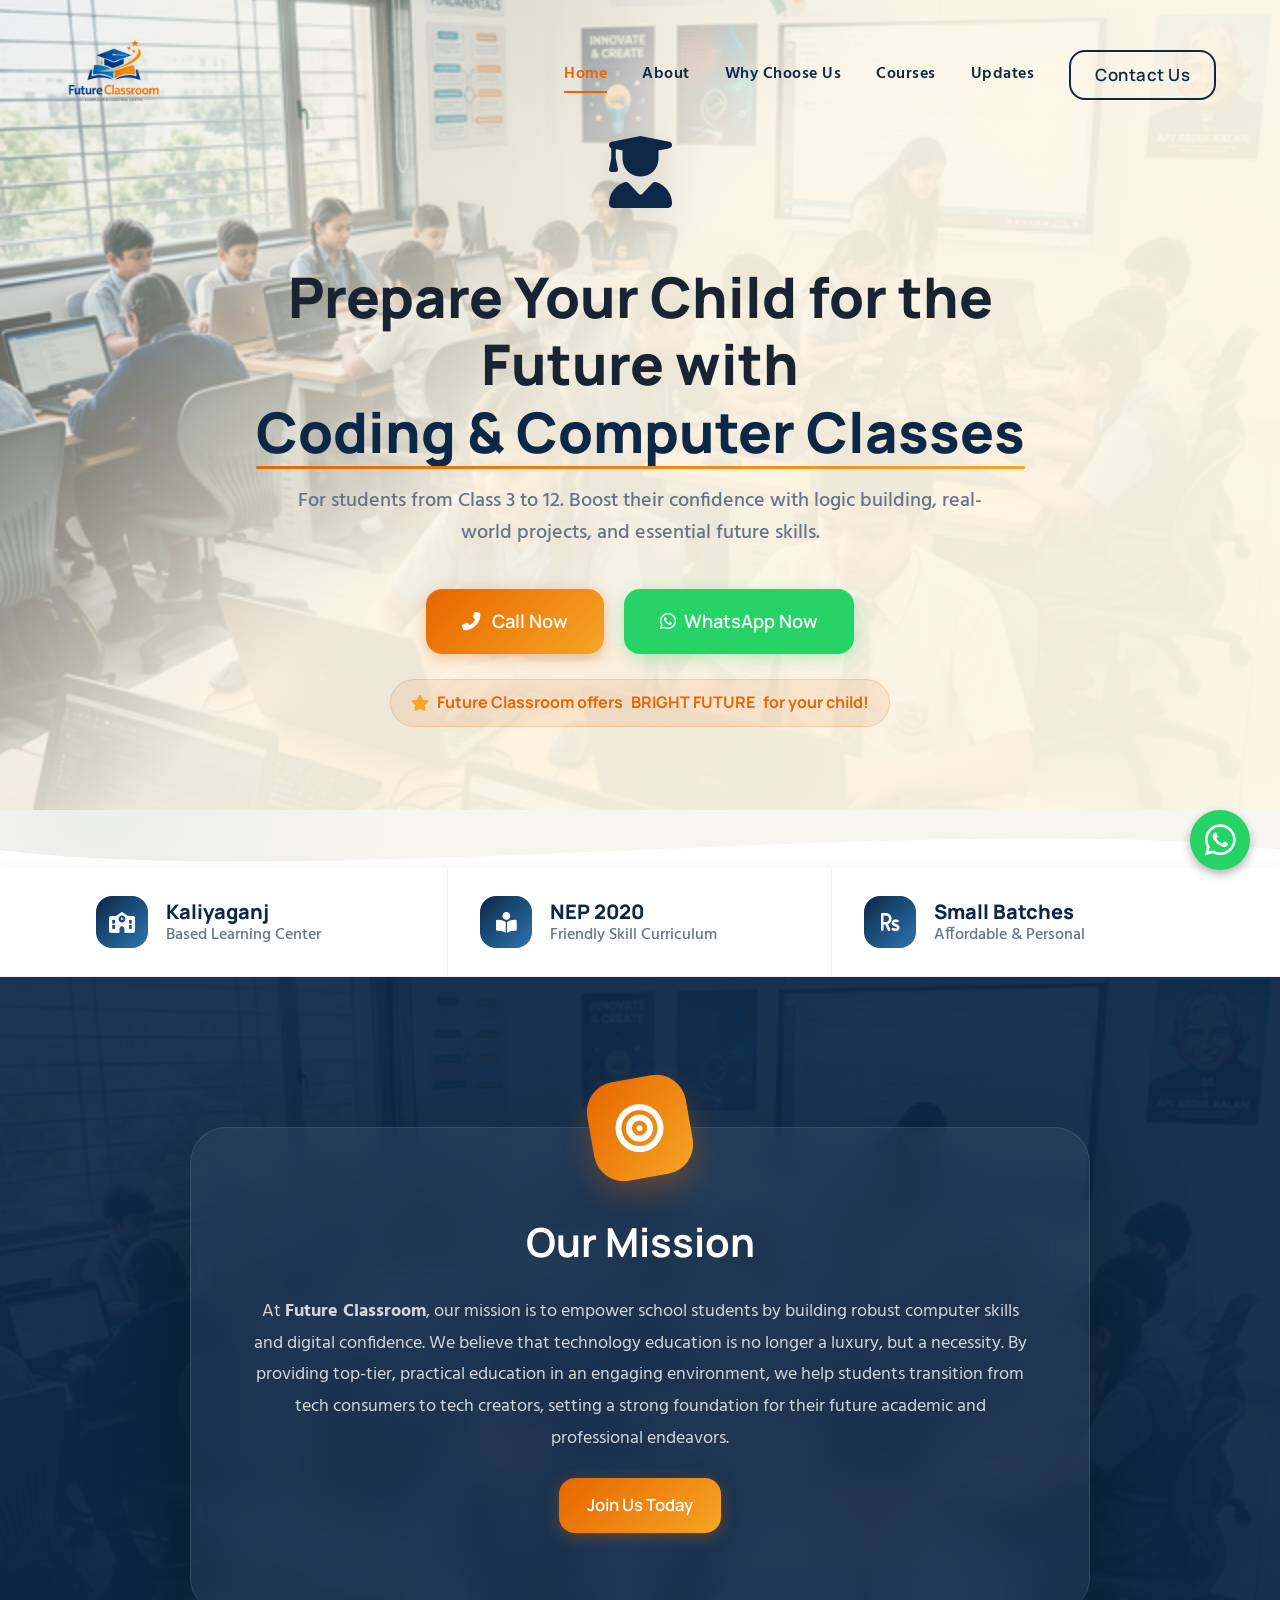
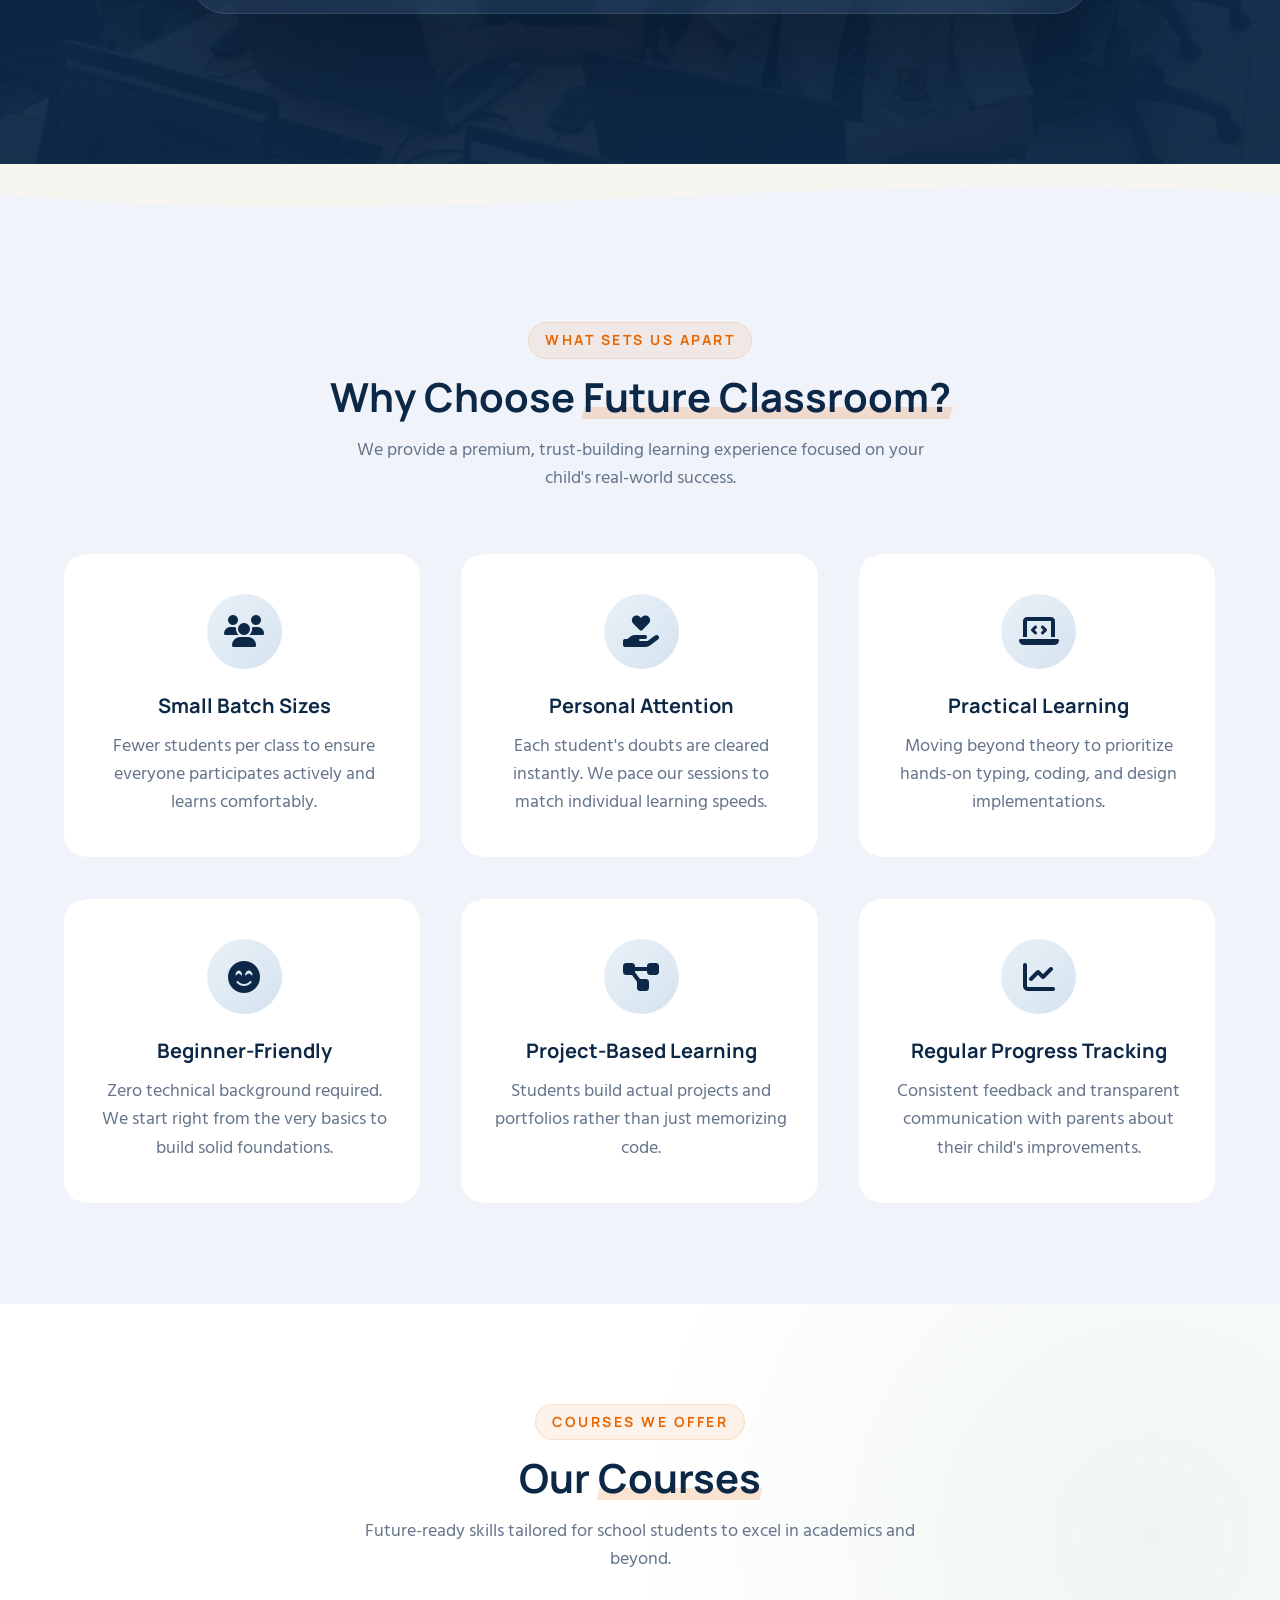
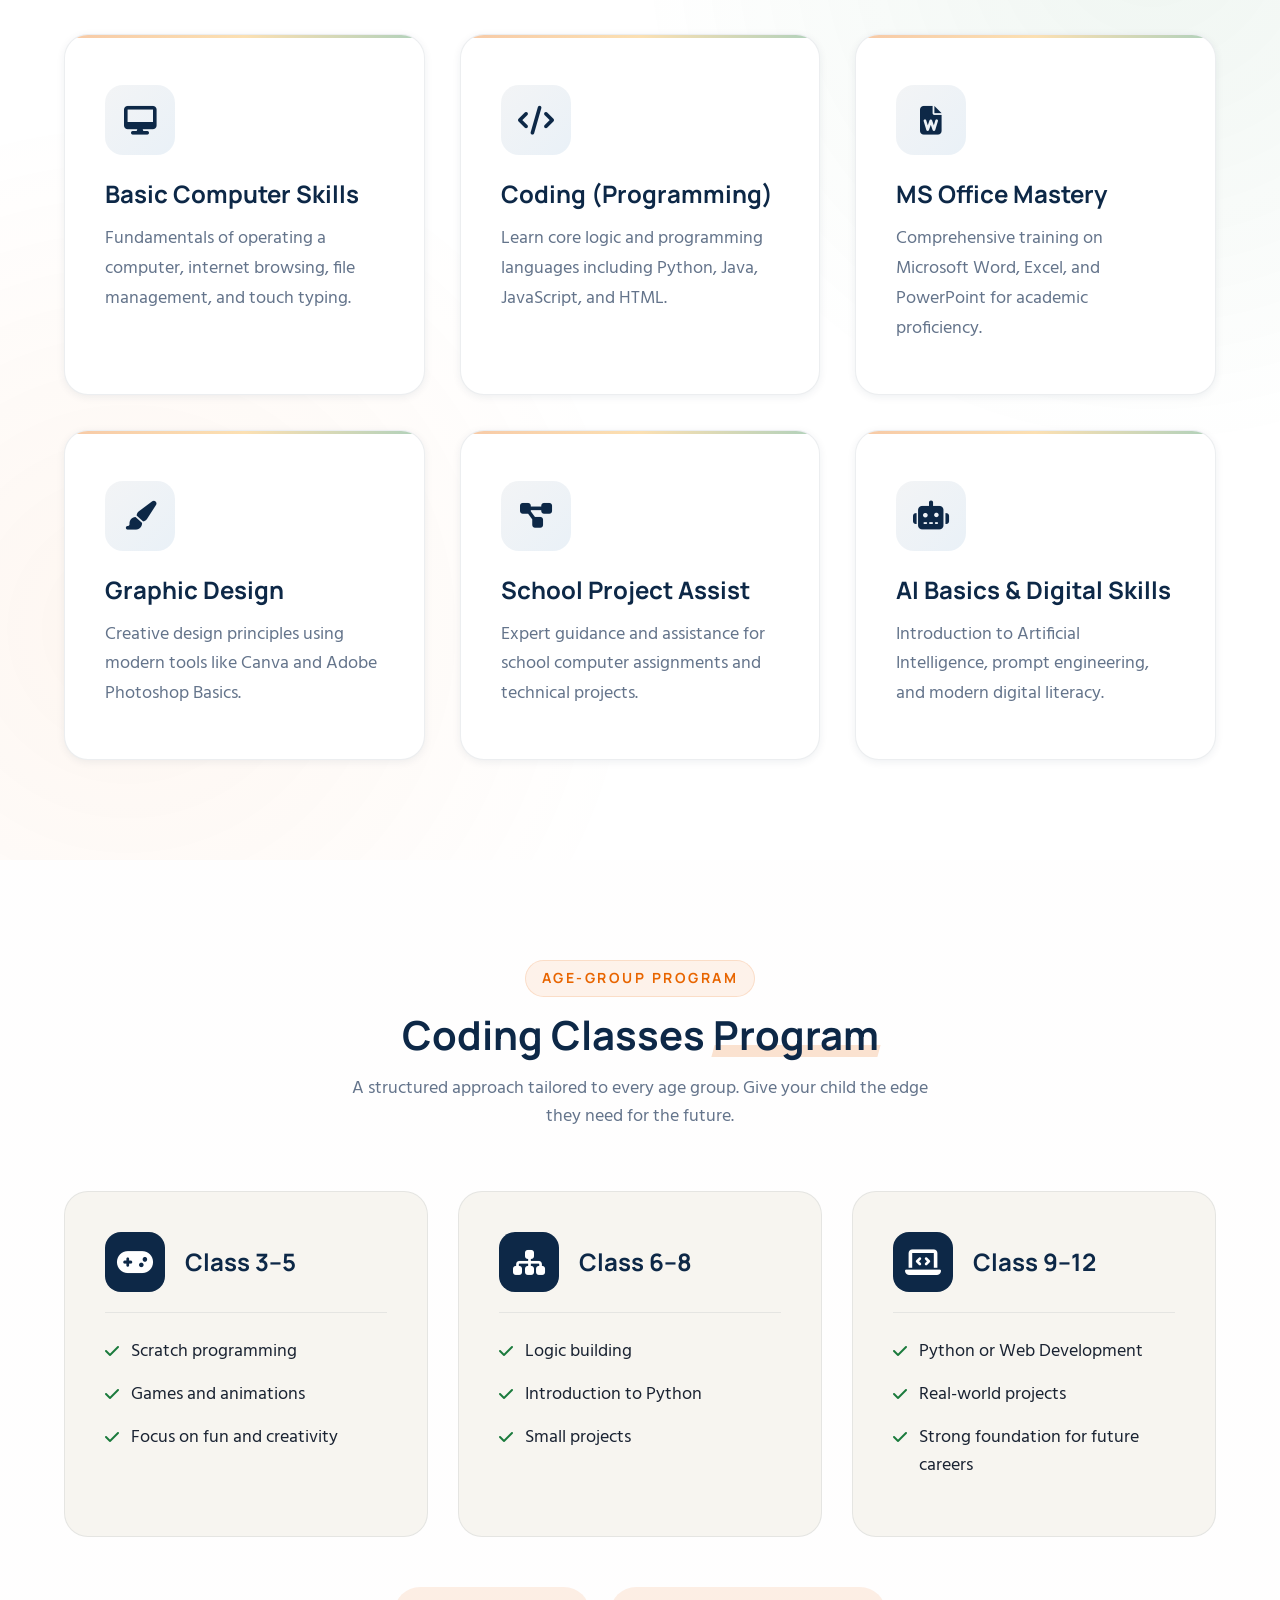
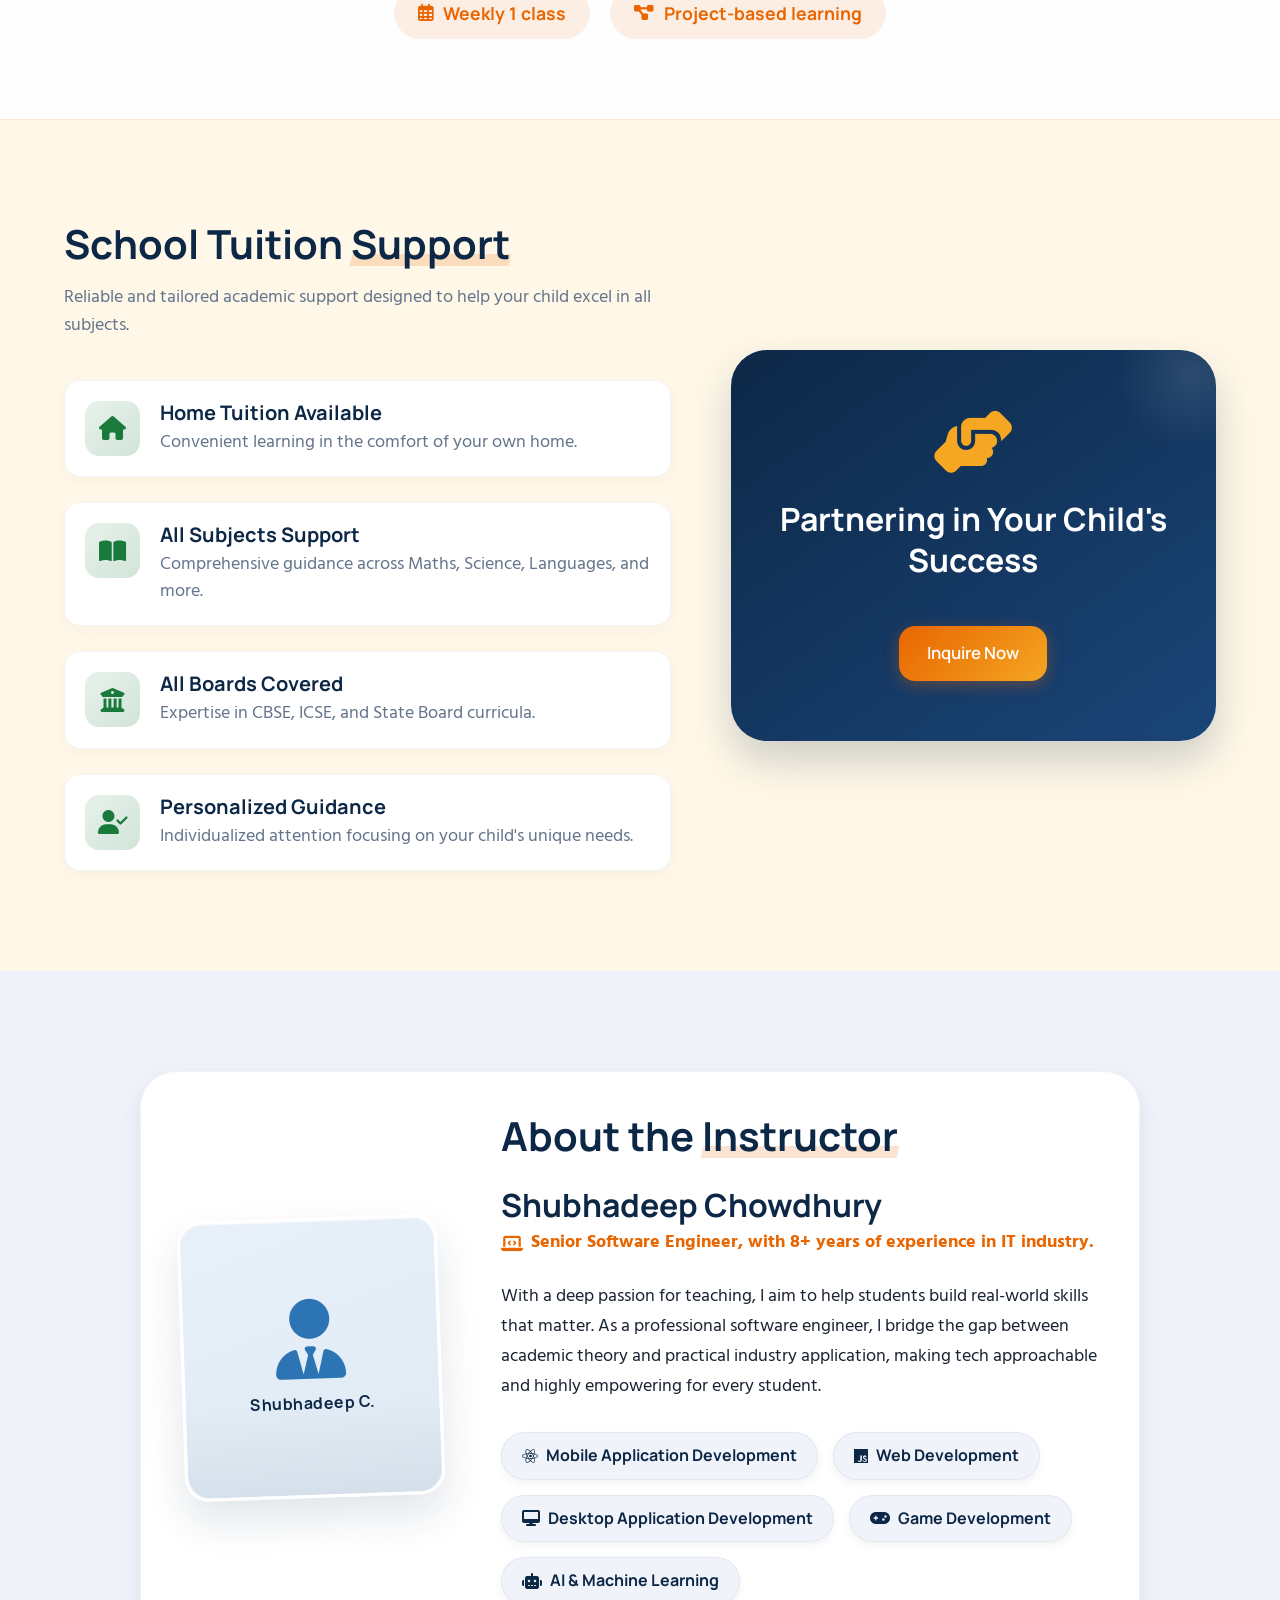
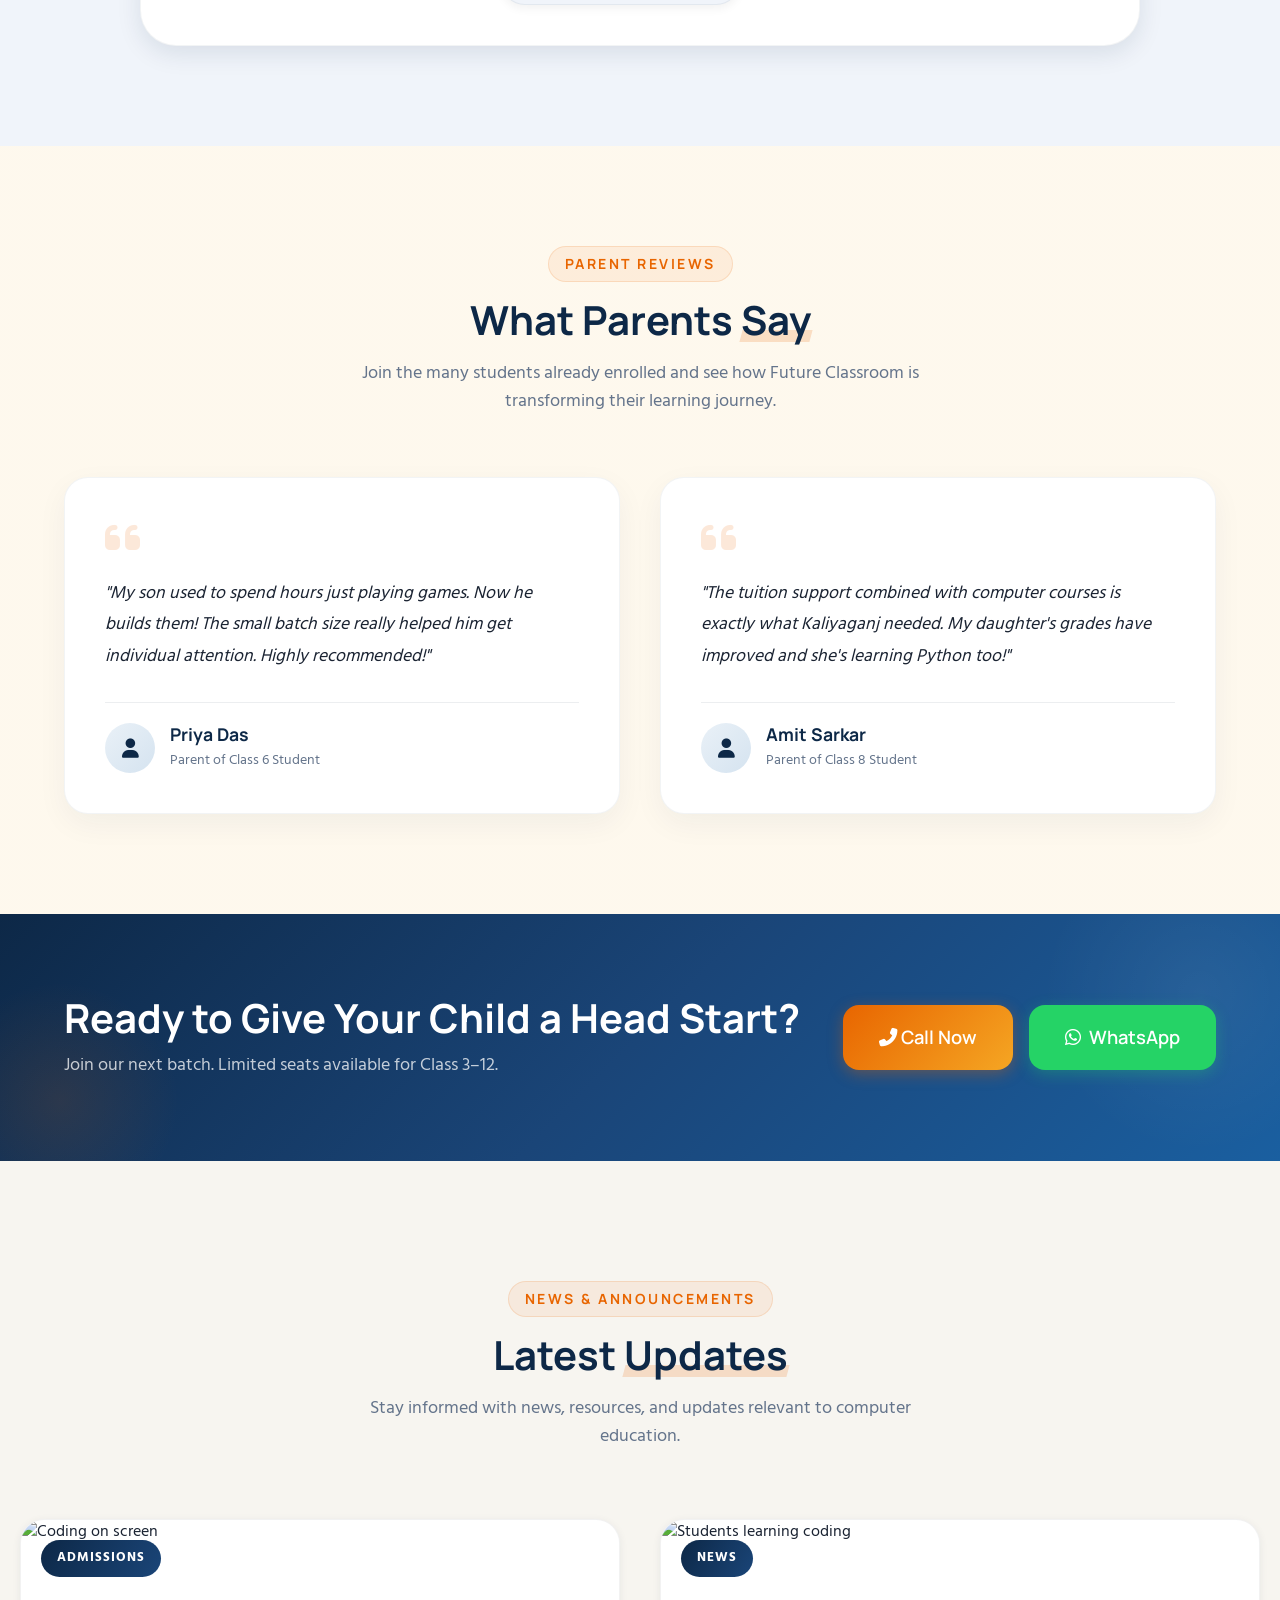
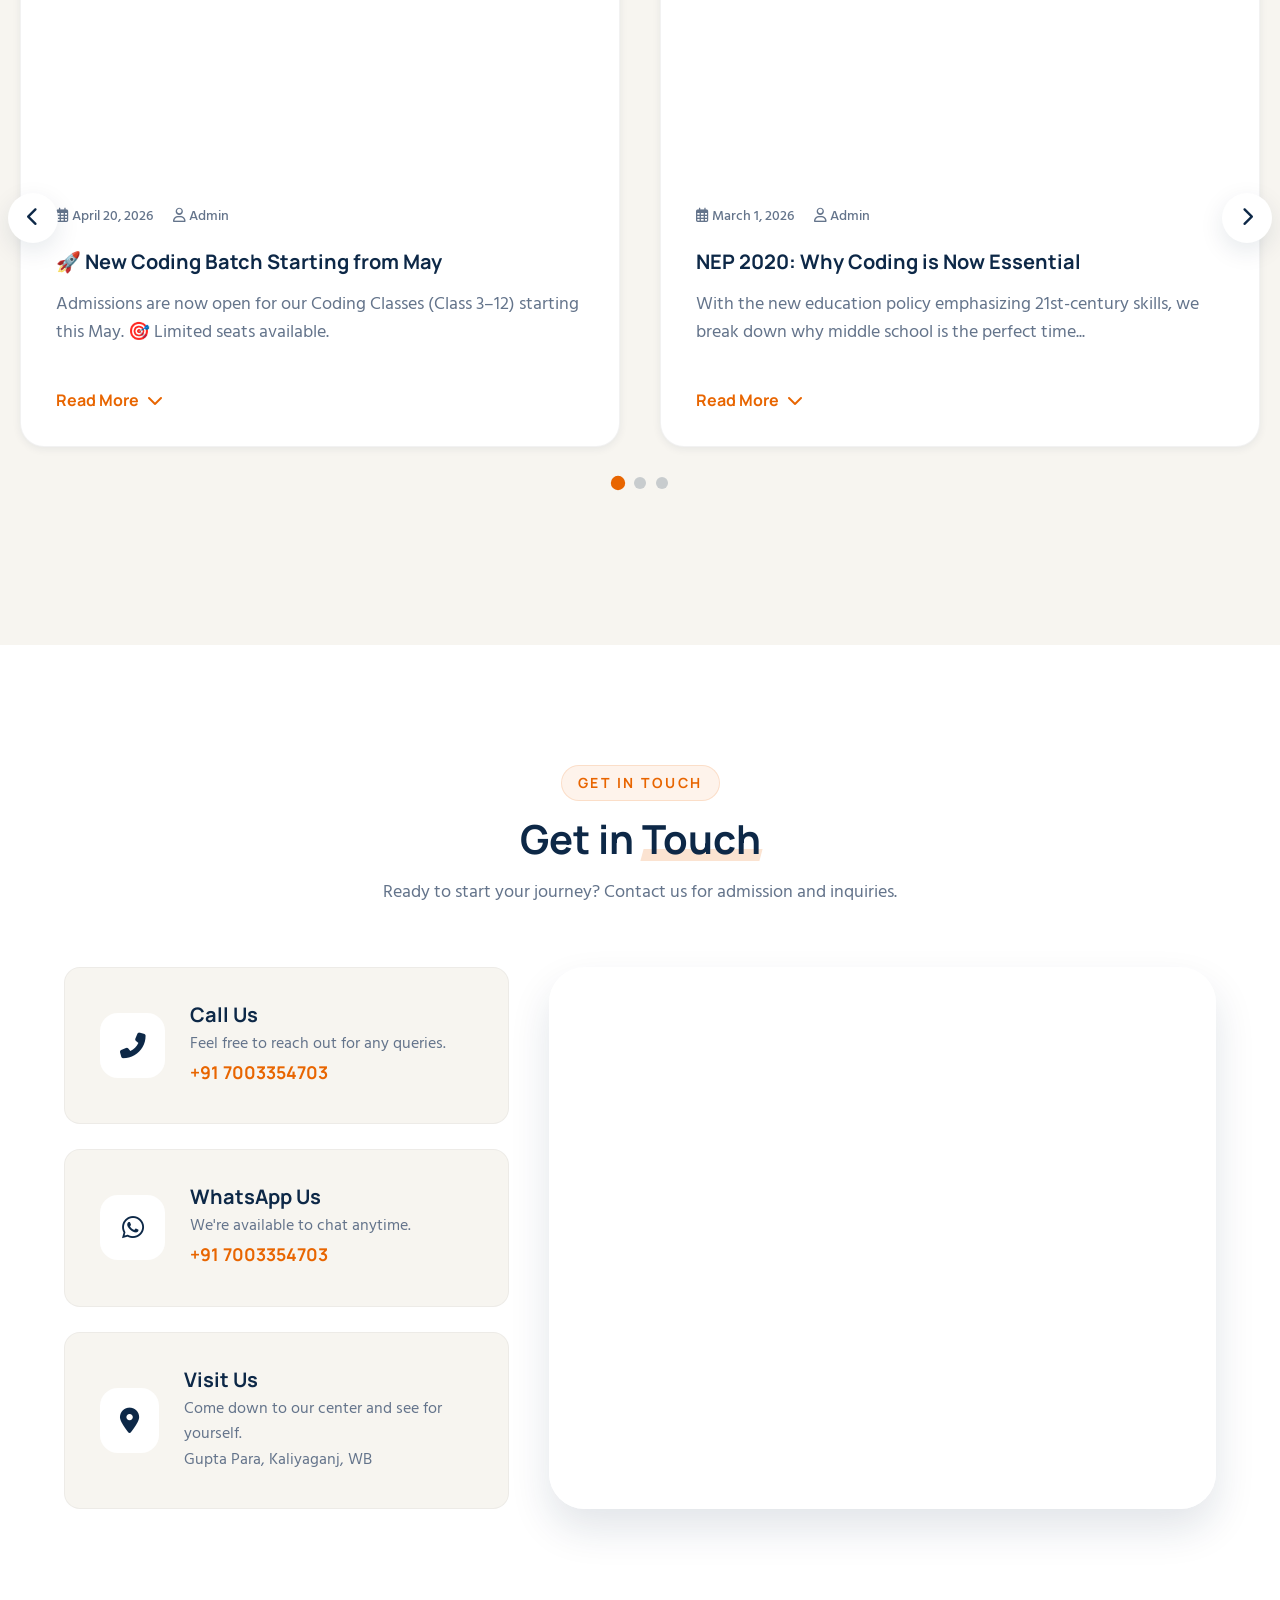
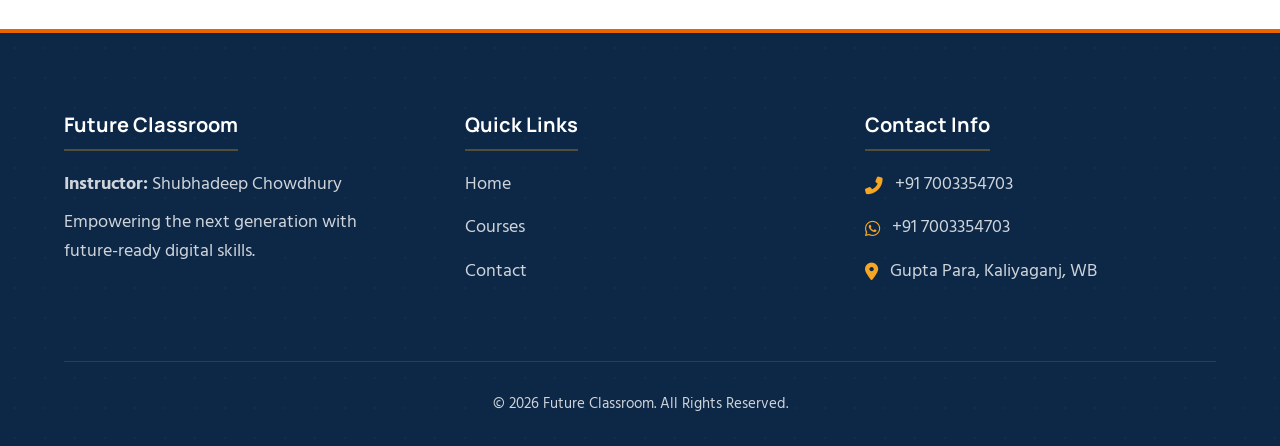
==== commit a7c52f36: "refactor: update design system with Manrope/Hind fonts, fluid type scale, and scroll-reveal animatio" ====
--- a/index.html
+++ b/index.html
@@ -6,19 +6,22 @@
     <title>Future Classroom – Computer & Coaching Center | Kaliyaganj</title>
     <meta name="description" content="Future Classroom is a premier computer & coaching center in Kaliyaganj for students from Grade 5 to 12. We offer courses in Coding, MS Office, Graphic Design, and more.">
     <link rel="icon" type="image/png" href="images/logo.png">
-    
+
     <!-- Google Fonts -->
     <link rel="preconnect" href="https://fonts.googleapis.com">
     <link rel="preconnect" href="https://fonts.gstatic.com" crossorigin>
     <link href="https://fonts.googleapis.com/css2?family=Hind:wght@400;500;600;700&family=Manrope:wght@500;600;700;800&display=swap" rel="stylesheet">
-    
+
     <!-- FontAwesome for Icons -->
     <link rel="stylesheet" href="https://cdnjs.cloudflare.com/ajax/libs/font-awesome/6.4.0/css/all.min.css">
-    
+
     <!-- Custom CSS -->
     <link rel="stylesheet" href="styles.css">
 </head>
 <body>
+    <!-- Scroll Progress Bar -->
+    <div id="scroll-progress" role="progressbar" aria-label="Page scroll progress"></div>
+
     <!-- Navigation -->
     <header class="navbar">
         <div class="container nav-container">
@@ -39,6 +42,9 @@
         </div>
     </header>
 
+    <!-- Mobile Nav Overlay -->
+    <div class="nav-overlay" id="nav-overlay" aria-hidden="true"></div>
+
     <!-- Hero Section -->
     <section id="home" class="hero">
         <div class="hero-overlay"></div>
@@ -52,23 +58,44 @@
                 <a href="tel:7003354703" class="btn btn-primary btn-large"><i class="fas fa-phone-alt"></i> Call Now</a>
                 <a href="https://wa.me/917003354703" class="btn btn-whatsapp" target="_blank"><i class="fab fa-whatsapp"></i> WhatsApp Now</a>
             </div>
-            <p class="demo-text">⭐ Future Classroom offers <strong>BRIGHT FUTURE</strong> for your child!</p>
-        </div>
-    </section>
+            <p class="demo-text">
+                <span class="demo-badge">
+                    <i class="fas fa-star"></i>
+                    Future Classroom offers <strong>BRIGHT FUTURE</strong> for your child!
+                </span>
+            </p>
+        </div>
+    </section>
+
+    <!-- Wave divider: hero → trust-strip -->
+    <div class="wave-divider" aria-hidden="true">
+        <svg viewBox="0 0 1440 60" xmlns="http://www.w3.org/2000/svg" preserveAspectRatio="none">
+            <path d="M0,40 C360,80 1080,0 1440,40 L1440,60 L0,60 Z" fill="#ffffff"/>
+        </svg>
+    </div>
 
     <section class="trust-strip" aria-label="Local highlights">
-        <div class="container trust-strip-content">
+        <div class="container trust-strip-content reveal-group">
             <div class="trust-item">
-                <i class="fas fa-school"></i>
-                <span>Kaliyaganj Based Learning Center</span>
+                <div class="trust-icon-wrap"><i class="fas fa-school"></i></div>
+                <div class="trust-text">
+                    <strong class="trust-stat">Kaliyaganj</strong>
+                    <span>Based Learning Center</span>
+                </div>
             </div>
             <div class="trust-item">
-                <i class="fas fa-book-open-reader"></i>
-                <span>NEP 2020 Friendly Skill Curriculum</span>
+                <div class="trust-icon-wrap"><i class="fas fa-book-open-reader"></i></div>
+                <div class="trust-text">
+                    <strong class="trust-stat">NEP 2020</strong>
+                    <span>Friendly Skill Curriculum</span>
+                </div>
             </div>
             <div class="trust-item">
-                <i class="fas fa-rupee-sign"></i>
-                <span>Affordable Fees with Small Batches</span>
+                <div class="trust-icon-wrap"><i class="fas fa-rupee-sign"></i></div>
+                <div class="trust-text">
+                    <strong class="trust-stat">Small Batches</strong>
+                    <span>Affordable &amp; Personal</span>
+                </div>
             </div>
         </div>
     </section>
@@ -76,7 +103,7 @@
     <!-- About Section -->
     <section id="about" class="section about-section">
         <div class="container">
-            <div class="about-card">
+            <div class="about-card reveal reveal--scale">
                 <div class="about-icon"><i class="fas fa-bullseye"></i></div>
                 <h2>Our Mission</h2>
                 <p>At <strong>Future Classroom</strong>, our mission is to empower school students by building robust computer skills and digital confidence. We believe that technology education is no longer a luxury, but a necessity. By providing top-tier, practical education in an engaging environment, we help students transition from tech consumers to tech creators, setting a strong foundation for their future academic and professional endeavors.</p>
@@ -85,45 +112,53 @@
         </div>
     </section>
 
+    <!-- Wave divider: about → why-us -->
+    <div class="wave-divider" aria-hidden="true">
+        <svg viewBox="0 0 1440 60" xmlns="http://www.w3.org/2000/svg" preserveAspectRatio="none">
+            <path d="M0,30 C480,70 960,0 1440,30 L1440,60 L0,60 Z" fill="#f0f4fa"/>
+        </svg>
+    </div>
+
     <!-- Why Choose Us Section -->
     <section id="why-us" class="section why-us-section">
         <div class="container">
-            <div class="section-header">
+            <div class="section-header reveal">
+                <span class="section-eyebrow">What Sets Us Apart</span>
                 <h2>Why Choose <span class="highlight-text">Future Classroom?</span></h2>
                 <p>We provide a premium, trust-building learning experience focused on your child's real-world success.</p>
             </div>
-            
-            <div class="why-us-grid">
+
+            <div class="why-us-grid reveal-group">
                 <div class="reason-card">
                     <div class="reason-icon"><i class="fas fa-users"></i></div>
                     <h4>Small Batch Sizes</h4>
                     <p>Fewer students per class to ensure everyone participates actively and learns comfortably.</p>
                 </div>
-                
+
                 <div class="reason-card">
                     <div class="reason-icon"><i class="fas fa-hand-holding-heart"></i></div>
                     <h4>Personal Attention</h4>
                     <p>Each student's doubts are cleared instantly. We pace our sessions to match individual learning speeds.</p>
                 </div>
-                
+
                 <div class="reason-card">
                     <div class="reason-icon"><i class="fas fa-laptop-code"></i></div>
                     <h4>Practical Learning</h4>
                     <p>Moving beyond theory to prioritize hands-on typing, coding, and design implementations.</p>
                 </div>
-                
+
                 <div class="reason-card">
                     <div class="reason-icon"><i class="fas fa-smile-beam"></i></div>
                     <h4>Beginner-Friendly</h4>
                     <p>Zero technical background required. We start right from the very basics to build solid foundations.</p>
                 </div>
-                
+
                 <div class="reason-card">
                     <div class="reason-icon"><i class="fas fa-project-diagram"></i></div>
                     <h4>Project-Based Learning</h4>
                     <p>Students build actual projects and portfolios rather than just memorizing code.</p>
                 </div>
-                
+
                 <div class="reason-card">
                     <div class="reason-icon"><i class="fas fa-chart-line"></i></div>
                     <h4>Regular Progress Tracking</h4>
@@ -136,51 +171,52 @@
     <!-- Courses Section -->
     <section id="courses" class="section courses-section">
         <div class="container">
-            <div class="section-header">
+            <div class="section-header reveal">
+                <span class="section-eyebrow">Courses We Offer</span>
                 <h2>Our <span class="highlight-text">Courses</span></h2>
                 <p>Future-ready skills tailored for school students to excel in academics and beyond.</p>
             </div>
-            
-            <div class="course-grid">
+
+            <div class="course-grid reveal-group">
                 <!-- Course 1 -->
                 <div class="course-card">
                     <div class="course-icon"><i class="fas fa-desktop"></i></div>
                     <h3>Basic Computer Skills</h3>
                     <p>Fundamentals of operating a computer, internet browsing, file management, and touch typing.</p>
                 </div>
-                
+
                 <!-- Course 2 -->
                 <div class="course-card">
                     <div class="course-icon"><i class="fas fa-code"></i></div>
                     <h3>Coding (Programming)</h3>
                     <p>Learn core logic and programming languages including Python, Java, JavaScript, and HTML.</p>
                 </div>
-                
+
                 <!-- Course 3 -->
                 <div class="course-card">
                     <div class="course-icon"><i class="fas fa-file-word"></i></div>
                     <h3>MS Office Mastery</h3>
                     <p>Comprehensive training on Microsoft Word, Excel, and PowerPoint for academic proficiency.</p>
                 </div>
-                
+
                 <!-- Course 4 -->
                 <div class="course-card">
                     <div class="course-icon"><i class="fas fa-paint-brush"></i></div>
                     <h3>Graphic Design</h3>
                     <p>Creative design principles using modern tools like Canva and Adobe Photoshop Basics.</p>
                 </div>
-                
+
                 <!-- Course 5 -->
                 <div class="course-card">
                     <div class="course-icon"><i class="fas fa-project-diagram"></i></div>
                     <h3>School Project Assist</h3>
                     <p>Expert guidance and assistance for school computer assignments and technical projects.</p>
                 </div>
-                
+
                 <!-- Course 6 -->
                 <div class="course-card">
                     <div class="course-icon"><i class="fas fa-robot"></i></div>
-                    <h3>AI Basics & Digital Skills</h3>
+                    <h3>AI Basics &amp; Digital Skills</h3>
                     <p>Introduction to Artificial Intelligence, prompt engineering, and modern digital literacy.</p>
                 </div>
             </div>
@@ -190,12 +226,13 @@
     <!-- Coding Classes Program Section -->
     <section id="coding-program" class="section coding-program">
         <div class="container">
-            <div class="section-header">
+            <div class="section-header reveal">
+                <span class="section-eyebrow">Age-Group Program</span>
                 <h2>Coding Classes <span class="highlight-text">Program</span></h2>
                 <p>A structured approach tailored to every age group. Give your child the edge they need for the future.</p>
             </div>
-            
-            <div class="program-grid">
+
+            <div class="program-grid reveal-group">
                 <!-- Program 1 -->
                 <div class="program-card">
                     <div class="program-header">
@@ -208,7 +245,7 @@
                         <li><i class="fas fa-check"></i> Focus on fun and creativity</li>
                     </ul>
                 </div>
-                
+
                 <!-- Program 2 -->
                 <div class="program-card">
                     <div class="program-header">
@@ -221,7 +258,7 @@
                         <li><i class="fas fa-check"></i> Small projects</li>
                     </ul>
                 </div>
-                
+
                 <!-- Program 3 -->
                 <div class="program-card">
                     <div class="program-header">
@@ -235,7 +272,7 @@
                     </ul>
                 </div>
             </div>
-            
+
             <div class="program-features">
                 <span class="feature-tag"><i class="far fa-calendar-alt"></i> Weekly 1 class</span>
                 <span class="feature-tag"><i class="fas fa-project-diagram"></i> Project-based learning</span>
@@ -246,12 +283,12 @@
     <!-- School Tuition Support Section -->
     <section id="tuition-support" class="section tuition-support">
         <div class="container tuition-container">
-            <div class="tuition-content">
+            <div class="tuition-content reveal reveal--left">
                 <div class="section-header align-left">
                     <h2>School Tuition <span class="highlight-text">Support</span></h2>
                     <p>Reliable and tailored academic support designed to help your child excel in all subjects.</p>
                 </div>
-                
+
                 <ul class="tuition-list">
                     <li>
                         <div class="tuition-icon"><i class="fas fa-home"></i></div>
@@ -283,7 +320,7 @@
                     </li>
                 </ul>
             </div>
-            <div class="tuition-image">
+            <div class="tuition-image reveal reveal--right">
                 <div class="tuition-card-promo">
                     <i class="fas fa-hands-helping"></i>
                     <h3>Partnering in Your Child's Success</h3>
@@ -297,13 +334,13 @@
     <section id="instructor" class="section instructor-section">
         <div class="container">
             <div class="instructor-wrapper">
-                <div class="instructor-image">
-                    <!-- Profile Image Placeholder -->
+                <div class="instructor-image reveal reveal--left">
                     <div class="image-placeholder">
                         <i class="fas fa-user-tie"></i>
-                    </div>
-                </div>
-                <div class="instructor-content">
+                        <span class="placeholder-label">Shubhadeep C.</span>
+                    </div>
+                </div>
+                <div class="instructor-content reveal reveal--right">
                     <div class="section-header align-left mb-0">
                         <h2>About the <span class="highlight-text">Instructor</span></h2>
                     </div>
@@ -317,7 +354,7 @@
                         <span class="skill-tag"><i class="fab fa-js"></i> Web Development</span>
                         <span class="skill-tag"><i class="fas fa-desktop"></i> Desktop Application Development </span>
                         <span class="skill-tag"><i class="fas fa-gamepad"></i> Game Development </span>
-                        <span class="skill-tag"><i class="fas fa-robot"></i> AI & Machine Learning </span>
+                        <span class="skill-tag"><i class="fas fa-robot"></i> AI &amp; Machine Learning </span>
                     </div>
                 </div>
             </div>
@@ -327,12 +364,13 @@
     <!-- Testimonial Section -->
     <section id="testimonials" class="section testimonial-section">
         <div class="container">
-            <div class="section-header">
+            <div class="section-header reveal">
+                <span class="section-eyebrow">Parent Reviews</span>
                 <h2>What Parents <span class="highlight-text">Say</span></h2>
                 <p>Join the many students already enrolled and see how Future Classroom is transforming their learning journey.</p>
             </div>
-            
-            <div class="testimonial-grid">
+
+            <div class="testimonial-grid reveal-group">
                 <!-- Testimonial 1 -->
                 <div class="testimonial-card">
                     <div class="testimonial-quote">
@@ -366,20 +404,42 @@
         </div>
     </section>
 
+    <!-- Pre-Footer CTA Banner -->
+    <section class="cta-banner reveal">
+        <div class="container">
+            <div class="cta-inner">
+                <div class="cta-text">
+                    <h2>Ready to Give Your Child a Head Start?</h2>
+                    <p>Join our next batch. Limited seats available for Class 3–12.</p>
+                </div>
+                <div class="cta-actions">
+                    <a href="tel:7003354703" class="btn btn-primary btn-large">
+                        <i class="fas fa-phone-alt"></i> Call Now
+                    </a>
+                    <a href="https://wa.me/917003354703" class="btn btn-whatsapp" target="_blank">
+                        <i class="fab fa-whatsapp"></i> WhatsApp
+                    </a>
+                </div>
+            </div>
+        </div>
+    </section>
+
     <!-- Posts / Updates Section -->
     <section id="posts" class="section posts-section">
         <div class="container">
-            <div class="section-header">
+            <div class="section-header reveal">
+                <span class="section-eyebrow">News &amp; Announcements</span>
                 <h2>Latest <span class="highlight-text">Updates</span></h2>
                 <p>Stay informed with news, resources, and updates relevant to computer education.</p>
             </div>
-            
-            <div class="slider-wrapper" id="posts-slider-wrapper">
+        </div>
+
+        <div class="slider-wrapper" id="posts-slider-wrapper">
                 <button class="slider-btn prev-btn" id="slider-prev" aria-label="Previous posts"><i class="fas fa-chevron-left"></i></button>
-                
+
                 <div class="slider-container" id="slider-container">
                     <div class="slider-track" id="slider-track">
-                        
+
                         <!-- Post 1: New Coding Batch -->
                         <article class="post-card slider-slide">
                             <div class="post-image">
@@ -392,7 +452,7 @@
                                     <span><i class="far fa-user"></i> Admin</span>
                                 </div>
                                 <h3>🚀 New Coding Batch Starting from May</h3>
-                                
+
                                 <div class="post-body">
                                     <div class="post-text-short">
                                         <p>Admissions are now open for our Coding Classes (Class 3–12) starting this May. 🎯 Limited seats available.</p>
@@ -414,7 +474,7 @@
                         </article>
 
                         <!-- Post 2: Free Demo Class -->
-                        <article class="post-card slider-slide">
+                        <!-- <article class="post-card slider-slide">
                             <div class="post-image">
                                 <img src="https://images.unsplash.com/photo-1503676260728-1c00da094a0b?q=80&w=900&auto=format&fit=crop" alt="Student participating">
                                 <span class="post-category">Events</span>
@@ -425,7 +485,7 @@
                                     <span><i class="far fa-user"></i> Admin</span>
                                 </div>
                                 <h3>🎯 Free Demo Class Before New Batch</h3>
-                                
+
                                 <div class="post-body">
                                     <div class="post-text-short">
                                         <p>We are conducting a FREE demo class before our new coding batch starts in May. Perfect for beginners from Class 3–12.</p>
@@ -444,7 +504,7 @@
                                 </div>
                                 <button class="read-more-toggle">Read More <i class="fas fa-chevron-down"></i></button>
                             </div>
-                        </article>
+                        </article> -->
 
                         <!-- Post 3 -->
                         <article class="post-card slider-slide">
@@ -458,7 +518,7 @@
                                     <span><i class="far fa-user"></i> Admin</span>
                                 </div>
                                 <h3>NEP 2020: Why Coding is Now Essential</h3>
-                                
+
                                 <div class="post-body">
                                     <div class="post-text-short">
                                         <p>With the new education policy emphasizing 21st-century skills, we break down why middle school is the perfect time...</p>
@@ -484,7 +544,7 @@
                                     <span><i class="far fa-user"></i> Admin</span>
                                 </div>
                                 <h3>Top 5 Free AI Tools Every Student Should Know</h3>
-                                
+
                                 <div class="post-body">
                                     <div class="post-text-short">
                                         <p>Discover how free artificial intelligence tools can help you safely research, brainstorm, and manage your school projects effectively.</p>
@@ -510,7 +570,7 @@
                                     <span><i class="far fa-user"></i> Admin</span>
                                 </div>
                                 <h3>Computer Literacy Workshop</h3>
-                                
+
                                 <div class="post-body">
                                     <div class="post-text-short">
                                         <p>Join our free weekend workshop aimed at helping rural students grasp basic Windows and MS Office skills.</p>
@@ -526,22 +586,23 @@
 
                     </div>
                 </div>
-                
+
+                <button class="slider-btn next-btn" id="slider-next" aria-label="Next posts"><i class="fas fa-chevron-right"></i></button>
                 <div class="slider-dots" id="slider-dots"></div>
-            </div>
         </div>
     </section>
 
     <!-- Contact Section -->
     <section id="contact" class="section contact-section">
         <div class="container">
-            <div class="section-header">
+            <div class="section-header reveal">
+                <span class="section-eyebrow">Get In Touch</span>
                 <h2>Get in <span class="highlight-text">Touch</span></h2>
                 <p>Ready to start your journey? Contact us for admission and inquiries.</p>
             </div>
-            
+
             <div class="contact-wrapper">
-                <div class="contact-info">
+                <div class="contact-info reveal reveal--left">
                     <div class="contact-card">
                         <div class="contact-icon"><i class="fas fa-phone-alt"></i></div>
                         <div class="contact-details">
@@ -550,7 +611,7 @@
                             <a href="tel:7003354703" class="contact-link">+91 7003354703</a>
                         </div>
                     </div>
-                    
+
                     <div class="contact-card">
                         <div class="contact-icon"><i class="fab fa-whatsapp"></i></div>
                         <div class="contact-details">
@@ -559,7 +620,7 @@
                             <a href="https://wa.me/917003354703" class="contact-link" target="_blank">+91 7003354703</a>
                         </div>
                     </div>
-                    
+
                     <div class="contact-card">
                         <div class="contact-icon"><i class="fas fa-map-marker-alt"></i></div>
                         <div class="contact-details">
@@ -569,14 +630,14 @@
                         </div>
                     </div>
                 </div>
-                
-                <div class="contact-map">
-                    <iframe 
+
+                <div class="contact-map reveal reveal--right">
+                    <iframe
                       src="https://www.google.com/maps?q=Computer+Science+Academy,+Kaliyaganj&output=embed"
-                      width="100%" 
-                      height="100%" 
-                      style="border:0;" 
-                      allowfullscreen="" 
+                      width="100%"
+                      height="100%"
+                      style="border:0;"
+                      allowfullscreen=""
                       loading="lazy">
                     </iframe>
                 </div>
@@ -592,7 +653,7 @@
                 <p><strong>Instructor:</strong> Shubhadeep Chowdhury</p>
                 <p>Empowering the next generation with future-ready digital skills.</p>
             </div>
-            
+
             <div class="footer-section">
                 <h3>Quick Links</h3>
                 <ul class="footer-links">
@@ -601,7 +662,7 @@
                     <li><a href="#contact">Contact</a></li>
                 </ul>
             </div>
-            
+
             <div class="footer-section">
                 <h3>Contact Info</h3>
                 <ul class="footer-contact">
@@ -621,20 +682,18 @@
         <i class="fab fa-whatsapp"></i>
     </a>
 
-    <!-- Minimal JavaScript -->
+    <!-- JavaScript -->
     <script>
         // --- Slider & Post Expanding Javascript ---
         (function() {
-            // Slider Logic
             const track = document.getElementById('slider-track');
             if(!track) return;
-            
+
             const slides = Array.from(track.children);
             const nextButton = document.getElementById('slider-next');
             const prevButton = document.getElementById('slider-prev');
             const dotsNav = document.getElementById('slider-dots');
             let currentSlideIndex = 0;
-            let slideInterval;
 
             const getVisibleSlides = () => window.innerWidth <= 768 ? 1 : 2;
 
@@ -642,18 +701,14 @@
                 dotsNav.innerHTML = '';
                 const visible = getVisibleSlides();
                 const dotCount = Math.max(1, slides.length - visible + 1);
-                
+
                 for (let i = 0; i < dotCount; i++) {
                     const dot = document.createElement('div');
                     dot.classList.add('slider-dot');
                     if (i === 0) dot.classList.add('active');
                     dot.dataset.index = i;
                     dotsNav.appendChild(dot);
-                    
-                    dot.addEventListener('click', e => {
-                        goToSlide(parseInt(e.target.dataset.index));
-                        resetInterval();
-                    });
+                    dot.addEventListener('click', e => goToSlide(parseInt(e.target.dataset.index)));
                 }
             };
 
@@ -666,84 +721,95 @@
             const goToSlide = (index) => {
                 const visible = getVisibleSlides();
                 const maxIndex = Math.max(0, slides.length - visible);
-                
+
                 if (index < 0) currentSlideIndex = maxIndex;
                 else if (index > maxIndex) currentSlideIndex = 0;
                 else currentSlideIndex = index;
-                
+
                 const slideWidth = slides[0].getBoundingClientRect().width;
                 const slideMargin = parseFloat(window.getComputedStyle(slides[0]).marginRight) || 0;
                 track.style.transform = `translateX(-${currentSlideIndex * (slideWidth + slideMargin)}px)`;
                 updateDots(currentSlideIndex);
             };
 
-            const startInterval = () => {
-                slideInterval = setInterval(() => { goToSlide(currentSlideIndex + 1); }, 5000);
-            };
-            const resetInterval = () => {
-                clearInterval(slideInterval);
-                startInterval();
-            };
-
-            nextButton.addEventListener('click', () => {
-                goToSlide(currentSlideIndex + 1);
-                resetInterval();
-            });
-            prevButton.addEventListener('click', () => {
-                goToSlide(currentSlideIndex - 1);
-                resetInterval();
-            });
-
-            const wrapper = document.getElementById('posts-slider-wrapper');
-            wrapper.addEventListener('mouseenter', () => clearInterval(slideInterval));
-            wrapper.addEventListener('mouseleave', startInterval);
+            nextButton.addEventListener('click', () => goToSlide(currentSlideIndex + 1));
+            prevButton.addEventListener('click', () => goToSlide(currentSlideIndex - 1));
 
             window.addEventListener('resize', () => {
                 setupDots();
-                goToSlide(currentSlideIndex); // Recalculate widths
+                goToSlide(currentSlideIndex);
             });
 
             setupDots();
-            startInterval();
-
-            // Read More Toggle Logic
-            const toggleButtons = document.querySelectorAll('.read-more-toggle');
-            toggleButtons.forEach(btn => {
-                btn.addEventListener('click', function() {
-                    const postBody = this.previousElementSibling;
-                    const shortText = postBody.querySelector('.post-text-short');
-                    const fullText = postBody.querySelector('.post-text-full');
-                    const isExpanded = this.classList.contains('expanded');
-                    
-                    if (isExpanded) {
-                        fullText.style.display = 'none';
-                        shortText.style.display = 'block';
-                        this.innerHTML = 'Read More <i class="fas fa-chevron-down"></i>';
-                        this.classList.remove('expanded');
-                    } else {
-                        shortText.style.display = 'none';
-                        fullText.style.display = 'block';
-                        this.innerHTML = 'Show Less <i class="fas fa-chevron-up"></i>';
-                        this.classList.add('expanded');
-                        
-                        // Pause slider while reading
-                        clearInterval(slideInterval);
-                    }
-                });
-            });
+
         })();
+
+        // Read More / Show Less — document-level delegation so it works
+        // for every card regardless of slide position or clip-path state
+        document.addEventListener('click', function(e) {
+            const btn = e.target.closest('.read-more-toggle');
+            if (!btn) return;
+            const content = btn.closest('.post-content');
+            if (!content) return;
+            const short = content.querySelector('.post-text-short');
+            const full  = content.querySelector('.post-text-full');
+            const expanded = btn.dataset.expanded === 'true';
+            if (expanded) {
+                full.style.display  = 'none';
+                short.style.display = '';
+                btn.innerHTML       = 'Read More <i class="fas fa-chevron-down"></i>';
+                btn.dataset.expanded = 'false';
+                btn.classList.remove('expanded');
+            } else {
+                short.style.display = 'none';
+                full.style.display  = 'block';
+                btn.innerHTML       = 'Show Less <i class="fas fa-chevron-up"></i>';
+                btn.dataset.expanded = 'true';
+                btn.classList.add('expanded');
+            }
+        });
+
         // Set current year in footer
         document.getElementById('year').textContent = new Date().getFullYear();
 
-        // Mobile menu toggle
+        // Mobile menu toggle with overlay
         const toggleBtn = document.getElementById('mobile-toggle');
         const navLinks = document.getElementById('nav-links');
+        const navOverlay = document.getElementById('nav-overlay');
+
+        function openMenu() {
+            navLinks.classList.add('active');
+            navOverlay.classList.add('active');
+            toggleBtn.innerHTML = '<i class="fas fa-times"></i>';
+            document.body.style.overflow = 'hidden';
+        }
+
+        function closeMenu() {
+            navLinks.classList.remove('active');
+            navOverlay.classList.remove('active');
+            toggleBtn.innerHTML = '<i class="fas fa-bars"></i>';
+            document.body.style.overflow = '';
+        }
 
         toggleBtn.addEventListener('click', () => {
-            navLinks.classList.toggle('active');
-            const isExpanded = navLinks.classList.contains('active');
-            toggleBtn.innerHTML = isExpanded ? '<i class="fas fa-times"></i>' : '<i class="fas fa-bars"></i>';
+            navLinks.classList.contains('active') ? closeMenu() : openMenu();
         });
+
+        navOverlay.addEventListener('click', closeMenu);
+
+        // Close mobile menu on link click
+        document.querySelectorAll('.nav-link').forEach(item => {
+            item.addEventListener('click', closeMenu);
+        });
+
+        // Scroll Progress Bar
+        const scrollProgressBar = document.getElementById('scroll-progress');
+        function updateScrollProgress() {
+            const scrollTop = window.scrollY;
+            const docHeight = document.documentElement.scrollHeight - window.innerHeight;
+            const progress = docHeight > 0 ? (scrollTop / docHeight) * 100 : 0;
+            scrollProgressBar.style.width = progress + '%';
+        }
 
         // Sticky Navbar and active link highlighting based on scroll
         const navbar = document.querySelector('.navbar');
@@ -751,18 +817,17 @@
         const navItems = document.querySelectorAll('.nav-link');
 
         window.addEventListener('scroll', () => {
-            // Navbar effect
+            updateScrollProgress();
+
             if (window.scrollY > 50) {
                 navbar.classList.add('scrolled');
             } else {
                 navbar.classList.remove('scrolled');
             }
 
-            // Highlights
             let current = '';
             sections.forEach(section => {
                 const sectionTop = section.offsetTop;
-                const sectionHeight = section.clientHeight;
                 if (pageYOffset >= (sectionTop - 200)) {
                     current = section.getAttribute('id');
                 }
@@ -770,19 +835,59 @@
 
             navItems.forEach(item => {
                 item.classList.remove('active');
-                if (item.getAttribute('href').includes(current)) {
+                if (item.getAttribute('href') && item.getAttribute('href').includes(current)) {
                     item.classList.add('active');
                 }
             });
         });
 
-        // Close mobile menu on link click
-        navItems.forEach(item => {
-            item.addEventListener('click', () => {
-                navLinks.classList.remove('active');
-                toggleBtn.innerHTML = '<i class="fas fa-bars"></i>';
-            });
-        });
+        // Scroll Reveal — IntersectionObserver + scroll-event fallback
+        (function() {
+            const revealEls = Array.from(document.querySelectorAll('.reveal, .reveal-group'));
+            if (!revealEls.length) return;
+
+            function checkVisible(el) {
+                const rect = el.getBoundingClientRect();
+                return rect.top < window.innerHeight - 20 && rect.bottom > 0;
+            }
+
+            function revealVisible() {
+                let remaining = false;
+                revealEls.forEach(el => {
+                    if (!el.classList.contains('is-visible')) {
+                        if (checkVisible(el)) {
+                            el.classList.add('is-visible');
+                        } else {
+                            remaining = true;
+                        }
+                    }
+                });
+                // Once all revealed, remove the scroll listener
+                if (!remaining) window.removeEventListener('scroll', onScroll);
+            }
+
+            function onScroll() { revealVisible(); }
+
+            // Attach scroll fallback (passive, so no performance cost)
+            window.addEventListener('scroll', onScroll, { passive: true });
+
+            // Also use IntersectionObserver for smooth staggered entry
+            if ('IntersectionObserver' in window) {
+                const observer = new IntersectionObserver((entries) => {
+                    entries.forEach(entry => {
+                        if (entry.isIntersecting) {
+                            entry.target.classList.add('is-visible');
+                            observer.unobserve(entry.target);
+                        }
+                    });
+                }, { threshold: 0.05, rootMargin: '0px 0px -20px 0px' });
+
+                revealEls.forEach(el => observer.observe(el));
+            }
+
+            // Initial check for anything already in view on load
+            requestAnimationFrame(revealVisible);
+        })();
     </script>
 </body>
 </html>
--- a/styles.css
+++ b/styles.css
@@ -1,24 +1,62 @@
 /* Base Variables and Reset */
 :root {
-    --primary-blue: #0f2d52;
-    --secondary-blue: #1d4d86;
+    /* Refined blues */
+    --primary-blue: #0d2847;
+    --secondary-blue: #1a4578;
     --accent-blue: #2c74b3;
-    --primary-orange: #e76f00;
-    --secondary-orange: #ffb347;
-    --primary-green: #1f8a48;
-    --text-dark: #1e293b;        /* Slate dark */
-    --text-light: #64748b;       /* Slate light */
-    --bg-light: #f8f6f1;
-    --bg-warm: #fff9ed;
+    --light-blue: #e8f0fa;
+
+    /* Orange */
+    --primary-orange: #e86500;
+    --secondary-orange: #f5a623;
+    --orange-tint: rgba(232, 101, 0, 0.08);
+
+    /* Green */
+    --primary-green: #1a7a3c;
+
+    /* Text */
+    --text-dark: #1a2332;
+    --text-mid: #475569;
+    --text-light: #64748b;
+
+    /* Backgrounds */
+    --bg-light: #f7f5f0;
+    --bg-warm: #fff8e8;
+    --bg-section-alt: #f0f4fa;
     --white: #ffffff;
-    --glass: rgba(255, 255, 255, 0.8);
-    --glass-border: rgba(255, 255, 255, 0.2);
-    --transition: all 0.4s cubic-bezier(0.16, 1, 0.3, 1);
+
+    /* Glass */
+    --glass: rgba(255, 255, 255, 0.82);
+    --glass-border: rgba(255, 255, 255, 0.22);
+
+    /* Transitions */
+    --transition: all 0.38s cubic-bezier(0.16, 1, 0.3, 1);
+    --transition-fast: all 0.2s ease;
+
+    /* Hierarchical border radii */
     --border-radius: 20px;
-    --shadow-sm: 0 4px 6px -1px rgb(0 0 0 / 0.1);
-    --shadow-md: 0 10px 15px -3px rgb(0 0 0 / 0.1);
-    --shadow-lg: 0 20px 25px -5px rgb(0 0 0 / 0.1);
-    --shadow-xl: 0 25px 50px -12px rgb(0 0 0 / 0.25);
+    --radius-sm: 10px;
+    --radius-md: 16px;
+    --radius-lg: 24px;
+    --radius-xl: 36px;
+    --radius-pill: 100px;
+
+    /* Richer shadows with blue tint */
+    --shadow-sm: 0 2px 8px rgba(13, 40, 71, 0.07);
+    --shadow-md: 0 8px 24px rgba(13, 40, 71, 0.10);
+    --shadow-lg: 0 20px 40px rgba(13, 40, 71, 0.12);
+    --shadow-xl: 0 30px 60px rgba(13, 40, 71, 0.18);
+    --shadow-orange: 0 8px 24px rgba(232, 101, 0, 0.28);
+
+    /* Fluid type scale */
+    --text-xs:   clamp(0.78rem, 1.5vw, 0.875rem);
+    --text-sm:   clamp(0.9rem,  1.8vw, 1rem);
+    --text-base: clamp(1rem,    2vw,   1.1rem);
+    --text-lg:   clamp(1.1rem,  2.2vw, 1.25rem);
+    --text-xl:   clamp(1.3rem,  2.5vw, 1.5rem);
+    --text-2xl:  clamp(1.5rem,  3vw,   2rem);
+    --text-3xl:  clamp(1.8rem,  4vw,   2.5rem);
+    --text-4xl:  clamp(2.2rem,  5vw,   3.5rem);
 }
 
 * {
@@ -69,6 +107,11 @@
     margin-bottom: 1rem;
 }
 
+h1 { font-size: var(--text-4xl); }
+h2 { font-size: var(--text-3xl); }
+h3 { font-size: var(--text-xl); }
+h4 { font-size: var(--text-lg); }
+
 a {
     text-decoration: none;
     color: inherit;
@@ -92,10 +135,32 @@
 .section-header {
     text-align: center;
     margin-bottom: 60px;
+    display: flex;
+    flex-direction: column;
+    align-items: center;
+}
+
+.section-header.align-left {
+    align-items: flex-start;
+}
+
+.section-eyebrow {
+    display: inline-block;
+    font-family: 'Manrope', sans-serif;
+    font-size: var(--text-xs);
+    font-weight: 700;
+    letter-spacing: 2.5px;
+    text-transform: uppercase;
+    color: var(--primary-orange);
+    margin-bottom: 14px;
+    padding: 6px 16px;
+    background: var(--orange-tint);
+    border-radius: var(--radius-pill);
+    border: 1px solid rgba(232, 101, 0, 0.15);
 }
 
 .section-header h2 {
-    font-size: 2.5rem;
+    font-size: var(--text-3xl);
     color: var(--primary-blue);
     position: relative;
     display: inline-block;
@@ -103,7 +168,7 @@
 
 .section-header p {
     color: var(--text-light);
-    font-size: 1.1rem;
+    font-size: var(--text-base);
     max-width: 600px;
     margin: 0 auto;
 }
@@ -124,7 +189,7 @@
     left: 0;
     width: 100%;
     height: 12px;
-    background-color: rgba(255, 111, 0, 0.2);
+    background-color: rgba(232, 101, 0, 0.18);
     z-index: -1;
     transform: skew(-15deg);
 }
@@ -136,7 +201,7 @@
     font-family: 'Manrope', sans-serif;
     font-weight: 600;
     font-size: 1.05rem;
-    border-radius: var(--border-radius);
+    border-radius: var(--radius-md);
     cursor: pointer;
     border: none;
     text-align: center;
@@ -163,12 +228,12 @@
 .btn-primary {
     background: linear-gradient(135deg, var(--primary-orange), var(--secondary-orange));
     color: var(--white);
-    box-shadow: 0 4px 15px rgba(255, 111, 0, 0.4);
+    box-shadow: 0 4px 15px rgba(232, 101, 0, 0.35);
 }
 
 .btn-primary:hover {
     transform: translateY(-3px);
-    box-shadow: 0 8px 25px rgba(255, 111, 0, 0.5);
+    box-shadow: var(--shadow-orange);
     color: var(--white);
 }
 
@@ -194,6 +259,19 @@
 .btn-outline:hover {
     background-color: var(--primary-blue);
     color: var(--white);
+}
+
+/* Scroll Progress Bar */
+#scroll-progress {
+    position: fixed;
+    top: 0;
+    left: 0;
+    width: 0%;
+    height: 3px;
+    background: linear-gradient(90deg, var(--primary-orange), var(--secondary-orange));
+    z-index: 2000;
+    transition: width 0.1s linear;
+    box-shadow: 0 0 6px rgba(232, 101, 0, 0.5);
 }
 
 /* Navbar */
@@ -240,9 +318,10 @@
     gap: 35px;
 }
 
+/* Nav links — dark on light hero, dark on scrolled navbar */
 .nav-link {
     font-weight: 600;
-    color: var(--text-dark);
+    color: var(--primary-blue);
     position: relative;
     letter-spacing: 0.5px;
 }
@@ -272,6 +351,17 @@
     color: var(--primary-orange);
 }
 
+/* Contact Us button on light hero */
+.navbar:not(.scrolled) .btn-outline {
+    border-color: var(--primary-blue);
+    color: var(--primary-blue);
+}
+
+.navbar:not(.scrolled) .btn-outline:hover {
+    background-color: var(--primary-blue);
+    color: var(--white);
+}
+
 .mobile-toggle {
     display: none;
     font-size: 1.8rem;
@@ -283,6 +373,23 @@
 
 .navbar.scrolled .mobile-toggle {
     color: var(--primary-blue);
+}
+
+/* Nav overlay (mobile) */
+.nav-overlay {
+    display: none;
+    position: fixed;
+    inset: 0;
+    background: rgba(13, 40, 71, 0.55);
+    backdrop-filter: blur(4px);
+    z-index: 999;
+    opacity: 0;
+    transition: opacity 0.3s ease;
+}
+
+.nav-overlay.active {
+    display: block;
+    opacity: 1;
 }
 
 /* Hero Section */
@@ -304,7 +411,12 @@
     left: 0;
     width: 100%;
     height: 100%;
-    background-color: rgba(255, 249, 237, 0.90); /* Very light and subtle overlay */
+    background: linear-gradient(
+        135deg,
+        rgba(13, 40, 71, 0.06) 0%,
+        rgba(255, 248, 232, 0.92) 45%,
+        rgba(255, 248, 232, 0.96) 100%
+    );
     z-index: 1;
 }
 
@@ -317,14 +429,16 @@
 }
 
 .hero-icon {
-    font-size: 4rem;
+    font-size: 4.5rem;
     color: var(--primary-blue);
     margin-bottom: 25px;
-    animation: revealUp 1s cubic-bezier(0.16, 1, 0.3, 1);
+    animation: revealUp 1s cubic-bezier(0.16, 1, 0.3, 1), heroFloat 4s ease-in-out 1s infinite;
+    display: inline-block;
+    filter: drop-shadow(0 8px 20px rgba(13, 40, 71, 0.15));
 }
 
 .hero h1 {
-    font-size: 3.5rem;
+    font-size: var(--text-4xl);
     font-weight: 800;
     line-height: 1.2;
     margin-bottom: 20px;
@@ -334,10 +448,24 @@
 
 .hero .highlight {
     color: var(--primary-blue);
+    position: relative;
+    display: inline-block;
+}
+
+.hero .highlight::after {
+    content: '';
+    position: absolute;
+    bottom: -4px;
+    left: 0;
+    width: 0%;
+    height: 3px;
+    background: linear-gradient(90deg, var(--primary-orange), var(--secondary-orange));
+    border-radius: 2px;
+    animation: heroUnderline 1s cubic-bezier(0.16, 1, 0.3, 1) 0.8s forwards;
 }
 
 .hero .subtitle {
-    font-size: 1.3rem;
+    font-size: var(--text-lg);
     font-weight: 500;
     color: var(--text-light);
     margin-bottom: 40px;
@@ -361,7 +489,7 @@
     color: var(--white);
     padding: 18px 36px;
     font-size: 1.15rem;
-    border-radius: var(--border-radius);
+    border-radius: var(--radius-md);
     text-align: center;
     display: inline-flex;
     align-items: center;
@@ -375,6 +503,7 @@
     transform: translateY(-3px);
     box-shadow: 0 8px 25px rgba(37, 211, 102, 0.4);
     color: var(--white);
+    background-color: #1eb856;
 }
 
 .btn-whatsapp i, .hero-buttons .btn-primary i {
@@ -382,24 +511,33 @@
     margin-left: 0;
 }
 
-.hero-buttons .btn-primary:hover i {
-    transform: none; /* remove default arrow translation if applied previously, though primary right arrow animation is generally nice, but for phone icon, no transform is better */
-}
-
 .demo-text {
-    font-size: 1.15rem;
+    margin-top: 24px;
+    animation: revealUp 1s cubic-bezier(0.16, 1, 0.3, 1) 0.4s both;
+}
+
+.demo-badge {
+    display: inline-flex;
+    align-items: center;
+    gap: 8px;
+    background: rgba(232, 101, 0, 0.1);
+    border: 1px solid rgba(232, 101, 0, 0.2);
     color: var(--primary-orange);
+    padding: 10px 20px;
+    border-radius: var(--radius-pill);
+    font-size: var(--text-sm);
     font-weight: 700;
-    animation: revealUp 1s cubic-bezier(0.16, 1, 0.3, 1) 0.4s both;
+    font-family: 'Manrope', sans-serif;
+}
+
+.demo-badge i {
+    color: var(--secondary-orange);
 }
 
 @media (max-width: 768px) {
     .hero {
         min-height: auto;
         padding: 140px 20px 60px;
-    }
-    .hero h1 {
-        font-size: 2.2rem;
     }
     .hero-buttons {
         flex-direction: column;
@@ -414,49 +552,112 @@
     }
 }
 
+/* Trust Strip — redesigned */
 .trust-strip {
-    background: var(--bg-warm);
-    border-top: 1px solid rgba(231, 111, 0, 0.18);
-    border-bottom: 1px solid rgba(15, 45, 82, 0.08);
-    padding: 20px 0;
+    background: var(--white);
+    border-bottom: 1px solid rgba(13, 40, 71, 0.07);
+    padding: 0;
+    position: relative;
+    z-index: 2;
+    box-shadow: 0 4px 20px rgba(13, 40, 71, 0.06);
 }
 
 .trust-strip-content {
     display: grid;
-    gap: 16px;
-    grid-template-columns: repeat(3, minmax(0, 1fr));
+    gap: 0;
+    grid-template-columns: repeat(3, 1fr);
 }
 
 .trust-item {
-    background: var(--white);
-    border: 1px solid rgba(15, 45, 82, 0.08);
-    border-radius: 14px;
-    padding: 14px 20px;
+    display: flex;
+    align-items: center;
+    gap: 18px;
+    padding: 28px 32px;
+    border-right: 1px solid rgba(13, 40, 71, 0.06);
+    transition: background 0.25s ease;
+}
+
+.trust-item:last-child {
+    border-right: none;
+}
+
+.trust-item:hover {
+    background: var(--light-blue);
+}
+
+.trust-icon-wrap {
+    width: 52px;
+    height: 52px;
+    background: linear-gradient(135deg, var(--primary-blue), var(--accent-blue));
+    border-radius: var(--radius-md);
     display: flex;
     align-items: center;
     justify-content: center;
-    gap: 15px;
-    font-weight: 600;
-    color: var(--primary-blue);
-    box-shadow: 0 8px 16px rgba(15, 45, 82, 0.06);
-}
-
-.trust-item i {
-    color: var(--primary-orange);
-    font-size: 1.25rem;
+    color: var(--white);
+    font-size: 1.3rem;
     flex-shrink: 0;
-    width: 30px;
-    display: flex;
-    justify-content: center;
-    align-items: center;
+    transition: var(--transition);
+}
+
+.trust-item:hover .trust-icon-wrap {
+    background: linear-gradient(135deg, var(--primary-orange), var(--secondary-orange));
+    transform: rotate(8deg) scale(1.05);
+}
+
+.trust-text {
+    display: flex;
+    flex-direction: column;
+    line-height: 1.3;
+}
+
+.trust-stat {
+    font-family: 'Manrope', sans-serif;
+    font-size: var(--text-lg);
+    font-weight: 800;
+    color: var(--primary-blue);
+    display: block;
+}
+
+.trust-text span {
+    font-size: var(--text-sm);
+    color: var(--text-light);
+    font-weight: 500;
+}
+
+@media (max-width: 768px) {
+    .trust-strip-content {
+        grid-template-columns: 1fr;
+    }
+    .trust-item {
+        border-right: none;
+        border-bottom: 1px solid rgba(13, 40, 71, 0.06);
+        padding: 20px 24px;
+    }
+    .trust-item:last-child {
+        border-bottom: none;
+    }
+}
+
+/* Wave Dividers */
+.wave-divider {
+    width: 100%;
+    overflow: hidden;
+    line-height: 0;
+    margin-bottom: -2px;
+}
+
+.wave-divider svg {
+    display: block;
+    width: 100%;
+    height: 60px;
 }
 
 /* Courses Section */
 .courses-section {
     background:
-        radial-gradient(circle at 90% 20%, rgba(31, 138, 72, 0.08), transparent 35%),
-        radial-gradient(circle at 10% 80%, rgba(231, 111, 0, 0.07), transparent 35%),
-        var(--bg-light);
+        radial-gradient(circle at 90% 20%, rgba(26, 122, 60, 0.07), transparent 35%),
+        radial-gradient(circle at 10% 80%, rgba(232, 101, 0, 0.06), transparent 35%),
+        var(--white);
     position: relative;
     z-index: 1;
 }
@@ -470,26 +671,27 @@
 .course-card {
     background: var(--white);
     padding: 50px 40px;
-    border-radius: var(--border-radius);
+    border-radius: var(--radius-lg);
     text-align: left;
     box-shadow: var(--shadow-sm);
     transition: var(--transition);
-    border: 1px solid rgba(15, 45, 82, 0.08);
+    border: 1px solid rgba(13, 40, 71, 0.08);
     position: relative;
     display: flex;
     flex-direction: column;
+    overflow: hidden;
 }
 
 .course-card:hover {
-    transform: translateY(-12px);
-    box-shadow: var(--shadow-xl);
-    border-color: rgba(20, 66, 114, 0.1);
+    transform: translateY(-10px);
+    box-shadow: var(--shadow-lg), 0 0 0 1px rgba(44, 116, 179, 0.08);
+    border-color: transparent;
 }
 
 .course-icon {
     width: 70px;
     height: 70px;
-    background: linear-gradient(135deg, rgba(20, 66, 114, 0.05), rgba(44, 116, 179, 0.1));
+    background: linear-gradient(135deg, rgba(13, 40, 71, 0.05), rgba(44, 116, 179, 0.1));
     border-radius: 18px;
     display: flex;
     align-items: center;
@@ -508,7 +710,7 @@
 
 .course-card h3 {
     color: var(--primary-blue);
-    font-size: 1.5rem;
+    font-size: var(--text-xl);
     margin-bottom: 15px;
     font-weight: 700;
 }
@@ -519,19 +721,20 @@
     left: 0;
     top: 0;
     width: 100%;
-    height: 4px;
+    height: 3px;
     background: linear-gradient(90deg, var(--primary-orange), var(--secondary-orange), var(--primary-green));
-    opacity: 0;
+    opacity: 0.35;
     transition: var(--transition);
 }
 
 .course-card:hover::before {
     opacity: 1;
+    height: 4px;
 }
 
 .course-card p {
     color: var(--text-light);
-    font-size: 1.05rem;
+    font-size: var(--text-base);
     line-height: 1.7;
 }
 
@@ -539,7 +742,7 @@
 .coding-program {
     position: relative;
     padding-bottom: 80px;
-    background: linear-gradient(rgba(255, 255, 255, 0.95), rgba(255, 255, 255, 0.95)), url('https://images.unsplash.com/photo-1542831371-29b0f74f9713?q=80&w=1920&auto=format&fit=crop') center/cover fixed;
+    background: linear-gradient(rgba(255, 255, 255, 0.95), rgba(255, 255, 255, 0.95)), url('https://images.unsplash.com/photo-1542831371-29b0f74f9713?q=80&w=1920&auto=format&fit=crop') center/cover scroll;
 }
 
 .program-grid {
@@ -551,15 +754,15 @@
 
 .program-card {
     background: var(--bg-light);
-    border: 1px solid rgba(15, 45, 82, 0.08);
-    border-radius: var(--border-radius);
+    border: 1px solid rgba(13, 40, 71, 0.08);
+    border-radius: var(--radius-lg);
     padding: 40px;
     transition: var(--transition);
 }
 
 .program-card:hover {
-    transform: translateY(-10px);
-    box-shadow: var(--shadow-md);
+    transform: translateY(-8px) scale(1.01);
+    box-shadow: var(--shadow-lg);
     border-color: var(--primary-orange);
 }
 
@@ -568,7 +771,7 @@
     align-items: center;
     gap: 20px;
     margin-bottom: 25px;
-    border-bottom: 1px solid rgba(15, 45, 82, 0.08);
+    border-bottom: 1px solid rgba(13, 40, 71, 0.08);
     padding-bottom: 20px;
 }
 
@@ -591,13 +794,13 @@
 }
 
 .program-card h3 {
-    font-size: 1.6rem;
+    font-size: var(--text-xl);
     color: var(--primary-blue);
     margin-bottom: 0;
 }
 
 .program-list li {
-    font-size: 1.1rem;
+    font-size: var(--text-base);
     color: var(--text-dark);
     margin-bottom: 15px;
     display: flex;
@@ -619,22 +822,22 @@
 }
 
 .feature-tag {
-    background: rgba(231, 111, 0, 0.1);
+    background: rgba(232, 101, 0, 0.1);
     color: var(--primary-orange);
     padding: 12px 24px;
-    border-radius: 100px;
+    border-radius: var(--radius-pill);
     font-weight: 700;
     font-family: 'Manrope', sans-serif;
     display: flex;
     align-items: center;
     gap: 10px;
-    font-size: 1.1rem;
+    font-size: var(--text-base);
 }
 
 /* Tuition Support Section */
 .tuition-support {
     background-color: var(--bg-warm);
-    border-top: 1px solid rgba(231, 111, 0, 0.1);
+    border-top: 1px solid rgba(232, 101, 0, 0.1);
 }
 
 .tuition-container {
@@ -668,9 +871,9 @@
     gap: 20px;
     background: var(--white);
     padding: 20px;
-    border-radius: 16px;
+    border-radius: var(--radius-md);
     box-shadow: 0 4px 15px rgba(0,0,0,0.03);
-    border: 1px solid rgba(15, 45, 82, 0.05);
+    border: 1px solid rgba(13, 40, 71, 0.05);
     transition: var(--transition);
 }
 
@@ -683,7 +886,7 @@
 .tuition-icon {
     width: 55px;
     height: 55px;
-    background: linear-gradient(135deg, rgba(31, 138, 72, 0.1), rgba(31, 138, 72, 0.2));
+    background: linear-gradient(135deg, rgba(26, 122, 60, 0.1), rgba(26, 122, 60, 0.2));
     color: var(--primary-green);
     border-radius: 14px;
     display: flex;
@@ -694,14 +897,14 @@
 }
 
 .tuition-text h4 {
-    font-size: 1.25rem;
+    font-size: var(--text-lg);
     color: var(--primary-blue);
     margin-bottom: 5px;
 }
 
 .tuition-text p {
     color: var(--text-light);
-    font-size: 1.05rem;
+    font-size: var(--text-base);
     line-height: 1.5;
 }
 
@@ -714,10 +917,10 @@
 .tuition-card-promo {
     background: linear-gradient(145deg, var(--primary-blue), var(--secondary-blue));
     padding: 60px 40px;
-    border-radius: 30px;
+    border-radius: var(--radius-xl);
     text-align: center;
     color: var(--white);
-    box-shadow: 0 20px 40px rgba(15, 45, 82, 0.2);
+    box-shadow: 0 20px 40px rgba(13, 40, 71, 0.2);
     position: relative;
     overflow: hidden;
     width: 100%;
@@ -740,7 +943,7 @@
 }
 
 .tuition-card-promo h3 {
-    font-size: 2rem;
+    font-size: var(--text-2xl);
     margin-bottom: 20px;
     line-height: 1.3;
 }
@@ -762,10 +965,10 @@
     }
 }
 
-/* Why Choose Us Section */
+/* Why Choose Us Section — cool alt background */
 .why-us-section {
     padding: 100px 0;
-    background-color: var(--white);
+    background-color: var(--bg-section-alt);
     position: relative;
 }
 
@@ -777,19 +980,20 @@
 }
 
 .reason-card {
-    background: var(--bg-warm);
-    border: 1px solid rgba(15, 45, 82, 0.05);
-    border-radius: 20px;
+    background: var(--white);
+    border: 1px solid rgba(13, 40, 71, 0.05);
+    border-left: 4px solid transparent;
+    border-radius: var(--radius-lg);
     padding: 40px 30px;
     text-align: center;
     transition: var(--transition);
 }
 
 .reason-card:hover {
-    transform: translateY(-8px);
-    box-shadow: 0 15px 30px rgba(15, 45, 82, 0.08);
+    transform: translateX(6px);
+    box-shadow: var(--shadow-lg);
     background: var(--white);
-    border-color: rgba(231, 111, 0, 0.2);
+    border-left-color: var(--primary-orange);
 }
 
 .reason-icon {
@@ -813,15 +1017,59 @@
 }
 
 .reason-card h4 {
-    font-size: 1.4rem;
+    font-size: var(--text-lg);
     color: var(--primary-blue);
     margin-bottom: 15px;
 }
 
 .reason-card p {
     color: var(--text-light);
-    font-size: 1.05rem;
+    font-size: var(--text-base);
     line-height: 1.6;
+}
+
+/* === Scroll Animation System === */
+.reveal {
+    opacity: 0;
+    transform: translateY(32px);
+    transition: opacity 0.65s cubic-bezier(0.16, 1, 0.3, 1),
+                transform 0.65s cubic-bezier(0.16, 1, 0.3, 1);
+}
+
+.reveal.reveal--left  { transform: translateX(-32px); }
+.reveal.reveal--right { transform: translateX(32px); }
+.reveal.reveal--scale { transform: scale(0.92); }
+
+.reveal.is-visible {
+    opacity: 1;
+    transform: none;
+}
+
+.reveal-group > * {
+    opacity: 0;
+    transform: translateY(28px);
+    transition: opacity 0.55s cubic-bezier(0.16, 1, 0.3, 1),
+                transform 0.55s cubic-bezier(0.16, 1, 0.3, 1);
+}
+
+.reveal-group.is-visible > *:nth-child(1) { transition-delay: 0.05s; }
+.reveal-group.is-visible > *:nth-child(2) { transition-delay: 0.12s; }
+.reveal-group.is-visible > *:nth-child(3) { transition-delay: 0.19s; }
+.reveal-group.is-visible > *:nth-child(4) { transition-delay: 0.26s; }
+.reveal-group.is-visible > *:nth-child(5) { transition-delay: 0.33s; }
+.reveal-group.is-visible > *:nth-child(6) { transition-delay: 0.40s; }
+
+.reveal-group.is-visible > * {
+    opacity: 1;
+    transform: none;
+}
+
+@media (prefers-reduced-motion: reduce) {
+    .reveal, .reveal-group > * {
+        opacity: 1;
+        transform: none;
+        transition: none;
+    }
 }
 
 /* Animations */
@@ -841,6 +1089,20 @@
     }
 }
 
+@keyframes heroFloat {
+    0%, 100% { transform: translateY(0); }
+    50%       { transform: translateY(-10px); }
+}
+
+@keyframes heroUnderline {
+    to { width: 100%; }
+}
+
+@keyframes fadeInUp {
+    from { opacity: 0; transform: translateY(30px); }
+    to   { opacity: 1; transform: translateY(0); }
+}
+
 /* Posts / Updates Section */
 .posts-section {
     background-color: var(--bg-light);
@@ -849,14 +1111,20 @@
 
 .slider-wrapper {
     position: relative;
-    width: 100%;
     margin-top: 40px;
+    /* No side padding — slider spans full viewport width.
+       clip-path expands 40px vertically for hover shadow/lift,
+       0px on sides clips flush at the wrapper edge to hide off-screen slides. */
+    padding: 8px 0 36px;
+    clip-path: inset(-40px 0px -40px 0px);
 }
 
 .slider-container {
-    overflow: hidden;
-    width: 100%;
-    padding: 20px 0;
+    /* 20px side padding = the slide gap on mobile, so the next off-screen
+       slide starts right at the viewport edge and is hidden by clip-path.
+       Cards get breathing room from the viewport edges. */
+    overflow: visible;
+    padding: 0 20px;
 }
 
 .slider-track {
@@ -901,8 +1169,9 @@
     color: var(--white);
 }
 
-.prev-btn { left: -25px; }
-.next-btn { right: -25px; }
+/* Buttons at the very edges of the full-width slider wrapper */
+.prev-btn { left: 8px; }
+.next-btn { right: 8px; }
 
 .slider-dots {
     display: flex;
@@ -914,7 +1183,7 @@
 .slider-dot {
     width: 12px;
     height: 12px;
-    background: rgba(15, 45, 82, 0.2);
+    background: rgba(13, 40, 71, 0.2);
     border-radius: 50%;
     cursor: pointer;
     transition: var(--transition);
@@ -927,7 +1196,7 @@
 
 .post-card {
     background: var(--white);
-    border-radius: var(--border-radius);
+    border-radius: var(--radius-lg);
     overflow: hidden;
     box-shadow: var(--shadow-sm);
     transition: var(--transition);
@@ -937,8 +1206,10 @@
 }
 
 .post-card:hover {
-    transform: translateY(-10px);
-    box-shadow: var(--shadow-xl);
+    transform: translateY(-8px);
+    /* Negative spread (-10px / -4px) pulls the shadow footprint inward so it
+       doesn't breach the viewport edge (body overflow-x:hidden) on mobile */
+    box-shadow: 0 20px 40px -10px rgba(13, 40, 71, 0.24), 0 4px 14px -4px rgba(232, 101, 0, 0.22);
 }
 
 .post-image {
@@ -965,7 +1236,7 @@
     background: linear-gradient(120deg, var(--primary-blue), var(--secondary-blue));
     color: var(--white);
     padding: 8px 16px;
-    border-radius: 100px;
+    border-radius: var(--radius-pill);
     font-size: 0.8rem;
     font-weight: 700;
     text-transform: uppercase;
@@ -1015,7 +1286,7 @@
 }
 
 .post-content h3 {
-    font-size: 1.4rem;
+    font-size: var(--text-lg);
     line-height: 1.4;
     color: var(--primary-blue);
     margin-bottom: 15px;
@@ -1024,7 +1295,7 @@
 .post-content p {
     color: var(--text-light);
     margin-bottom: 25px;
-    font-size: 1.05rem;
+    font-size: var(--text-base);
 }
 
 .read-more-toggle {
@@ -1040,6 +1311,7 @@
     border: none;
     cursor: pointer;
     padding: 0;
+    margin-top: 16px;
 }
 
 .read-more-toggle i {
@@ -1059,7 +1331,7 @@
 
 /* About Section */
 .about-section {
-    background: linear-gradient(rgba(15, 45, 82, 0.94), rgba(15, 45, 82, 0.94)), url('images/hero-bg.jpg') center/cover fixed;
+    background: linear-gradient(rgba(13, 40, 71, 0.94), rgba(13, 40, 71, 0.94)), url('images/hero-bg.jpg') center/cover scroll;
     padding: 150px 0;
     color: var(--white);
     text-align: center;
@@ -1069,7 +1341,7 @@
     background: rgba(255, 255, 255, 0.05);
     backdrop-filter: blur(20px);
     border: 1px solid rgba(255, 255, 255, 0.1);
-    border-radius: 40px;
+    border-radius: var(--radius-xl);
     padding: 80px 60px;
     max-width: 900px;
     margin: 0 auto;
@@ -1087,27 +1359,99 @@
     justify-content: center;
     border-radius: 30px;
     margin: -130px auto 40px;
-    box-shadow: 0 15px 30px rgba(255, 111, 0, 0.3);
+    box-shadow: 0 15px 30px rgba(232, 101, 0, 0.3);
     transform: rotate(-10deg);
 }
 
 .about-card h2 {
     color: var(--white);
-    font-size: 3rem;
+    font-size: var(--text-3xl);
     margin-bottom: 30px;
 }
 
 .about-card p {
-    font-size: 1.2rem;
+    font-size: var(--text-base);
     color: rgba(255, 255, 255, 0.8);
     line-height: 1.8;
 }
 
-/* Instructor Section */
+/* Pre-Footer CTA Banner */
+.cta-banner {
+    background: linear-gradient(135deg, var(--primary-blue) 0%, var(--secondary-blue) 50%, #1a5fa0 100%);
+    padding: 80px 0;
+    position: relative;
+    overflow: hidden;
+}
+
+.cta-banner::before {
+    content: '';
+    position: absolute;
+    top: -80px;
+    right: -80px;
+    width: 320px;
+    height: 320px;
+    background: radial-gradient(circle, rgba(255,255,255,0.06) 0%, transparent 70%);
+    pointer-events: none;
+}
+
+.cta-banner::after {
+    content: '';
+    position: absolute;
+    bottom: -60px;
+    left: -60px;
+    width: 240px;
+    height: 240px;
+    background: radial-gradient(circle, rgba(232, 101, 0, 0.12) 0%, transparent 70%);
+    pointer-events: none;
+}
+
+.cta-inner {
+    display: flex;
+    align-items: center;
+    justify-content: space-between;
+    gap: 40px;
+    position: relative;
+    z-index: 1;
+}
+
+.cta-text h2 {
+    color: var(--white);
+    font-size: var(--text-3xl);
+    margin-bottom: 10px;
+}
+
+.cta-text p {
+    color: rgba(255, 255, 255, 0.75);
+    font-size: var(--text-base);
+    margin-bottom: 0;
+}
+
+.cta-actions {
+    display: flex;
+    gap: 16px;
+    flex-shrink: 0;
+}
+
+@media (max-width: 768px) {
+    .cta-inner {
+        flex-direction: column;
+        text-align: center;
+    }
+    .cta-actions {
+        flex-direction: column;
+        width: 100%;
+        max-width: 320px;
+    }
+    .cta-actions .btn {
+        width: 100%;
+        justify-content: center;
+    }
+}
+
+/* Instructor Section — cool alt background */
 .instructor-section {
     padding: 100px 0;
-    background-color: var(--white);
-    border-top: 1px solid rgba(0,0,0,0.05);
+    background-color: var(--bg-section-alt);
 }
 
 .instructor-wrapper {
@@ -1116,11 +1460,11 @@
     gap: 60px;
     max-width: 1000px;
     margin: 0 auto;
-    background: var(--bg-warm);
-    border-radius: 30px;
+    background: var(--white);
+    border-radius: var(--radius-xl);
     padding: 40px;
     box-shadow: var(--shadow-md);
-    border: 1px solid rgba(15, 45, 82, 0.05);
+    border: 1px solid rgba(13, 40, 71, 0.05);
 }
 
 .instructor-image {
@@ -1128,24 +1472,49 @@
 }
 
 .image-placeholder {
-    width: 250px;
-    height: 250px;
-    background: linear-gradient(135deg, rgba(44, 116, 179, 0.1), rgba(44, 116, 179, 0.2));
-    border-radius: 30px;
-    display: flex;
+    width: 260px;
+    height: 280px;
+    background: linear-gradient(160deg, var(--light-blue) 0%, rgba(44, 116, 179, 0.15) 100%);
+    border-radius: var(--radius-lg);
+    display: flex;
+    flex-direction: column;
     align-items: center;
     justify-content: center;
+    gap: 12px;
     font-size: 5rem;
-    color: var(--primary-blue);
-    border: 5px solid var(--white);
-    box-shadow: var(--shadow-sm);
-    transform: rotate(-3deg);
-    transition: var(--transition);
+    color: var(--accent-blue);
+    border: 3px solid var(--white);
+    box-shadow: var(--shadow-lg), inset 0 1px 0 rgba(255,255,255,0.6);
+    transform: rotate(-2deg);
+    transition: var(--transition);
+    position: relative;
+    overflow: hidden;
+}
+
+.image-placeholder::before {
+    content: '';
+    position: absolute;
+    bottom: 0;
+    left: 0;
+    right: 0;
+    height: 35%;
+    background: linear-gradient(to top, rgba(13, 40, 71, 0.06), transparent);
+    border-radius: 0 0 var(--radius-lg) var(--radius-lg);
+}
+
+.placeholder-label {
+    font-family: 'Manrope', sans-serif;
+    font-size: var(--text-sm);
+    font-weight: 700;
+    color: var(--primary-blue);
+    letter-spacing: 0.5px;
+    position: relative;
+    z-index: 1;
 }
 
 .instructor-wrapper:hover .image-placeholder {
     transform: rotate(0) scale(1.02);
-    box-shadow: var(--shadow-lg);
+    box-shadow: var(--shadow-xl);
 }
 
 .instructor-content {
@@ -1157,13 +1526,13 @@
 }
 
 .instructor-name {
-    font-size: 2.2rem;
+    font-size: var(--text-2xl);
     color: var(--primary-blue);
     margin-bottom: 5px;
 }
 
 .instructor-profession {
-    font-size: 1.15rem;
+    font-size: var(--text-base);
     color: var(--primary-orange);
     font-weight: 700;
     margin-bottom: 25px;
@@ -1173,7 +1542,7 @@
 }
 
 .instructor-bio {
-    font-size: 1.1rem;
+    font-size: var(--text-base);
     color: var(--text-dark);
     line-height: 1.7;
     margin-bottom: 30px;
@@ -1186,17 +1555,17 @@
 }
 
 .skill-tag {
-    background: var(--white);
+    background: var(--bg-section-alt);
     color: var(--primary-blue);
     padding: 10px 20px;
-    border-radius: 100px;
+    border-radius: var(--radius-pill);
     font-weight: 700;
     font-family: 'Manrope', sans-serif;
     display: flex;
     align-items: center;
     gap: 8px;
     box-shadow: 0 4px 10px rgba(0,0,0,0.05);
-    border: 1px solid rgba(0,0,0,0.03);
+    border: 1px solid rgba(13, 40, 71, 0.06);
     transition: var(--transition);
 }
 
@@ -1204,6 +1573,7 @@
     transform: translateY(-3px);
     box-shadow: 0 8px 15px rgba(0,0,0,0.1);
     color: var(--primary-orange);
+    background: var(--white);
 }
 
 @media (max-width: 768px) {
@@ -1214,6 +1584,8 @@
     .image-placeholder {
         transform: rotate(0);
         margin: 0 auto;
+        width: 200px;
+        height: 220px;
     }
     .instructor-profession {
         justify-content: center;
@@ -1230,7 +1602,7 @@
 .testimonial-section {
     padding: 100px 0;
     position: relative;
-    background: linear-gradient(rgba(255, 249, 237, 0.92), rgba(255, 249, 237, 0.92)), url('https://images.unsplash.com/photo-1577896851231-70ef18881754?q=80&w=1920&auto=format&fit=crop') center/cover fixed;
+    background: linear-gradient(rgba(255, 249, 237, 0.92), rgba(255, 249, 237, 0.92)), url('https://images.unsplash.com/photo-1577896851231-70ef18881754?q=80&w=1920&auto=format&fit=crop') center/cover scroll;
 }
 
 .testimonial-grid {
@@ -1242,10 +1614,10 @@
 
 .testimonial-card {
     background: var(--white);
-    border-radius: 20px;
+    border-radius: var(--radius-lg);
     padding: 40px;
-    box-shadow: 0 10px 30px rgba(15, 45, 82, 0.05);
-    border: 1px solid rgba(15, 45, 82, 0.05);
+    box-shadow: 0 10px 30px rgba(13, 40, 71, 0.05);
+    border: 1px solid rgba(13, 40, 71, 0.05);
     display: flex;
     flex-direction: column;
     justify-content: space-between;
@@ -1253,19 +1625,19 @@
 }
 
 .testimonial-card:hover {
-    transform: translateY(-8px);
-    box-shadow: 0 15px 40px rgba(15, 45, 82, 0.08);
-    border-color: rgba(231, 111, 0, 0.2);
+    transform: translateY(-6px) rotate(0.4deg);
+    box-shadow: var(--shadow-lg);
+    border-color: rgba(232, 101, 0, 0.2);
 }
 
 .testimonial-quote i {
     font-size: 2.5rem;
-    color: rgba(231, 111, 0, 0.15);
+    color: rgba(232, 101, 0, 0.15);
     margin-bottom: 20px;
 }
 
 .testimonial-quote p {
-    font-size: 1.1rem;
+    font-size: var(--text-base);
     line-height: 1.8;
     color: var(--text-dark);
     font-style: italic;
@@ -1276,7 +1648,7 @@
     display: flex;
     align-items: center;
     gap: 15px;
-    border-top: 1px solid rgba(15, 45, 82, 0.08);
+    border-top: 1px solid rgba(13, 40, 71, 0.08);
     padding-top: 20px;
 }
 
@@ -1295,18 +1667,18 @@
 .author-info h4 {
     color: var(--primary-blue);
     margin-bottom: 3px;
-    font-size: 1.1rem;
+    font-size: var(--text-base);
 }
 
 .author-info span {
     color: var(--text-light);
-    font-size: 0.9rem;
-}
-
-/* Contact Section */
+    font-size: var(--text-xs);
+}
+
+/* Contact Section — white for contrast after posts-section */
 .contact-section {
     padding: 120px 0;
-    background-color: var(--bg-light);
+    background-color: var(--white);
 }
 
 .contact-wrapper {
@@ -1322,26 +1694,27 @@
 }
 
 .contact-card {
-    background: var(--white);
+    background: var(--bg-light);
     padding: 35px;
-    border-radius: var(--border-radius);
+    border-radius: var(--radius-md);
     display: flex;
     align-items: center;
     gap: 25px;
     transition: var(--transition);
-    border: 1px solid rgba(0,0,0,0.05);
+    border: 1px solid rgba(0,0,0,0.04);
 }
 
 .contact-card:hover {
     transform: translateX(8px);
     border-color: var(--primary-blue);
     box-shadow: var(--shadow-xl);
+    background: var(--white);
 }
 
 .contact-icon {
     width: 65px;
     height: 65px;
-    background: var(--bg-light);
+    background: var(--white);
     color: var(--primary-blue);
     border-radius: 18px;
     display: flex;
@@ -1354,10 +1727,11 @@
 .contact-card:hover .contact-icon {
     background: var(--primary-blue);
     color: var(--white);
+    transform: scale(1.1) rotate(-8deg);
 }
 
 .contact-card h3 {
-    font-size: 1.3rem;
+    font-size: var(--text-lg);
     margin-bottom: 5px;
     color: var(--primary-blue);
 }
@@ -1370,7 +1744,7 @@
 }
 
 .contact-map {
-    border-radius: 30px;
+    border-radius: var(--radius-xl);
     overflow: hidden;
     box-shadow: var(--shadow-lg);
     border: 10px solid var(--white);
@@ -1381,6 +1755,17 @@
     background-color: var(--primary-blue);
     padding: 80px 0 30px;
     color: rgba(255, 255, 255, 0.8);
+    border-top: 4px solid var(--primary-orange);
+    position: relative;
+}
+
+.footer::before {
+    content: '';
+    position: absolute;
+    inset: 0;
+    background-image: radial-gradient(rgba(255,255,255,0.025) 1px, transparent 1px);
+    background-size: 30px 30px;
+    pointer-events: none;
 }
 
 .footer-content {
@@ -1390,16 +1775,21 @@
     padding-bottom: 60px;
     border-bottom: 1px solid rgba(255, 255, 255, 0.1);
     margin-bottom: 30px;
+    position: relative;
+    z-index: 1;
 }
 
 .footer-section h3 {
     color: var(--white);
-    font-size: 1.4rem;
+    font-size: var(--text-lg);
     margin-bottom: 20px;
+    padding-bottom: 12px;
+    border-bottom: 2px solid rgba(245, 166, 35, 0.3);
+    display: inline-block;
 }
 
 .footer-section p {
-    font-size: 1.05rem;
+    font-size: var(--text-base);
     line-height: 1.6;
     margin-bottom: 10px;
 }
@@ -1412,7 +1802,7 @@
 
 .footer-links li, .footer-contact li {
     margin-bottom: 15px;
-    font-size: 1.05rem;
+    font-size: var(--text-base);
     display: flex;
     align-items: center;
     gap: 12px;
@@ -1436,24 +1826,8 @@
 .footer-bottom {
     text-align: center;
     font-size: 0.95rem;
-}
-
-/* Animations */
-@keyframes fadeInUp {
-    from {
-        opacity: 0;
-        transform: translateY(30px);
-    }
-    to {
-        opacity: 1;
-        transform: translateY(0);
-    }
-}
-
-@keyframes float {
-    0% { transform: translateY(0); }
-    50% { transform: translateY(-15px); }
-    100% { transform: translateY(0); }
+    position: relative;
+    z-index: 1;
 }
 
 /* Utilities */
@@ -1462,22 +1836,6 @@
 
 /* Responsive Media Queries */
 @media (max-width: 992px) {
-    .why-us-content {
-        grid-template-columns: 1fr;
-        gap: 50px;
-    }
-    .why-us-text {
-        text-align: center;
-        order: 2;
-    }
-    .why-us-image-container {
-        order: 1;
-        max-width: 600px;
-        margin: 0 auto;
-    }
-    .features-list {
-        text-align: left;
-    }
     .contact-wrapper {
         grid-template-columns: 1fr;
     }
@@ -1494,13 +1852,10 @@
 @media (max-width: 768px) {
     .navbar { padding: 15px 0; }
     .logo-img { max-height: 80px; margin: -15px 0; }
-    .hero h1 { font-size: 3rem; }
-    .hero .subtitle { font-size: 1.1rem; }
     .hero-buttons { flex-direction: column; width: 100%; max-width: 300px; margin: 0 auto; }
     .trust-strip-content { grid-template-columns: 1fr; }
-    .trust-item { justify-content: center; text-align: center; }
-    .features-list { grid-template-columns: 1fr; }
-    
+    .trust-item { justify-content: flex-start; }
+
     .mobile-toggle { display: block; }
     .nav-links {
         position: fixed;
@@ -1513,21 +1868,26 @@
         justify-content: center;
         transition: var(--transition);
         padding: 40px;
+        z-index: 1000;
     }
     .nav-links.active { left: 0; }
-    .nav-link { font-size: 1.2rem; }
+    .nav-link {
+        font-size: 1.2rem;
+        color: var(--text-dark) !important;
+        text-shadow: none !important;
+    }
+    .nav-link.btn.btn-outline {
+        border-color: var(--primary-blue) !important;
+        color: var(--primary-blue) !important;
+    }
 }
 
 @media (max-width: 480px) {
-    .hero h1 { font-size: 2.2rem; }
     .logo-img { max-height: 60px; margin: -10px 0; }
     .section { padding: 60px 0; }
-    .section-header h2 { font-size: 2rem; }
     .about-card { padding: 40px 20px; }
-    .contact-info { flex-direction: column; }
     .contact-card { align-items: center; text-align: center; }
     .course-grid { grid-template-columns: 1fr; }
-    .post-card { flex: 0 0 85%; }
 }
 
 /* WhatsApp Floating Button */
@@ -1559,13 +1919,7 @@
 }
 
 @keyframes pulse-whatsapp {
-    0% {
-        box-shadow: 0 0 0 0 rgba(37, 211, 102, 0.7);
-    }
-    70% {
-        box-shadow: 0 0 0 15px rgba(37, 211, 102, 0);
-    }
-    100% {
-        box-shadow: 0 0 0 0 rgba(37, 211, 102, 0);
-    }
-}
+    0%  { box-shadow: 0 0 0 0 rgba(37, 211, 102, 0.7); }
+    70% { box-shadow: 0 0 0 15px rgba(37, 211, 102, 0); }
+    100%{ box-shadow: 0 0 0 0 rgba(37, 211, 102, 0); }
+}
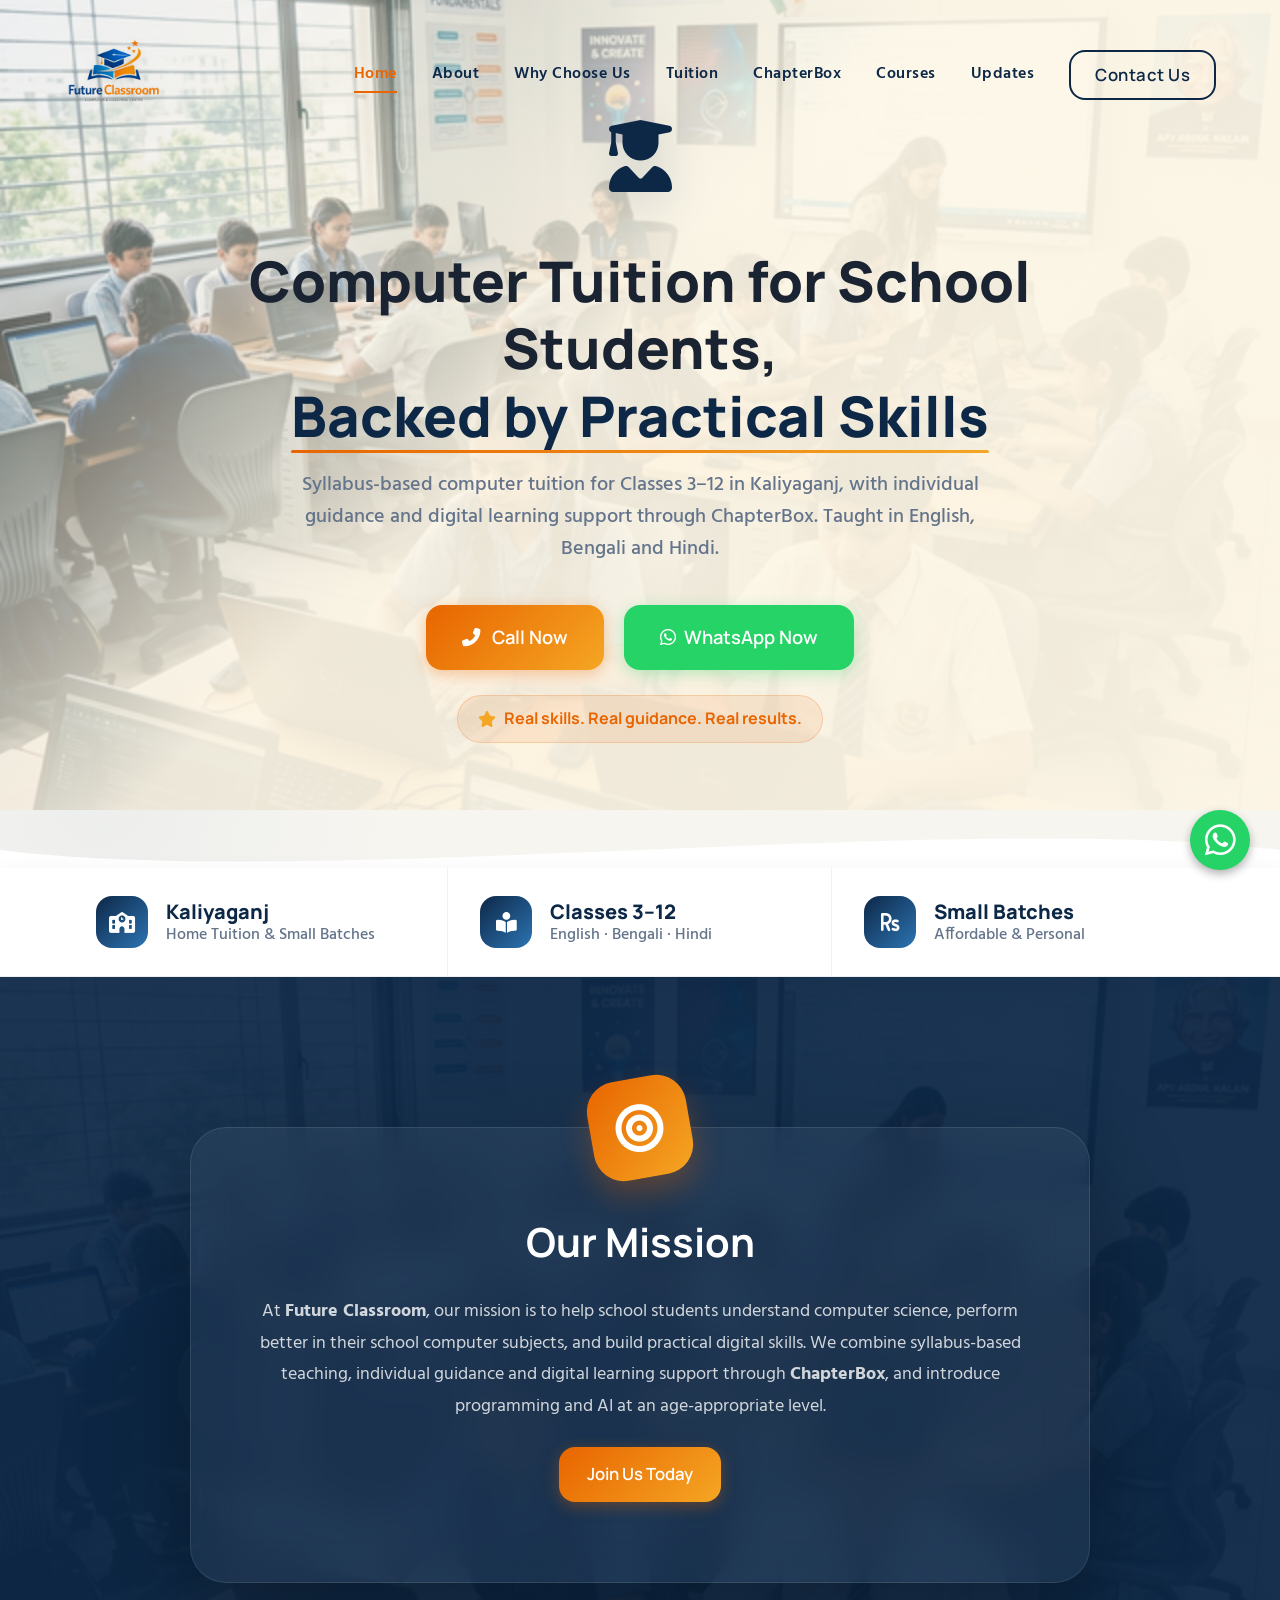
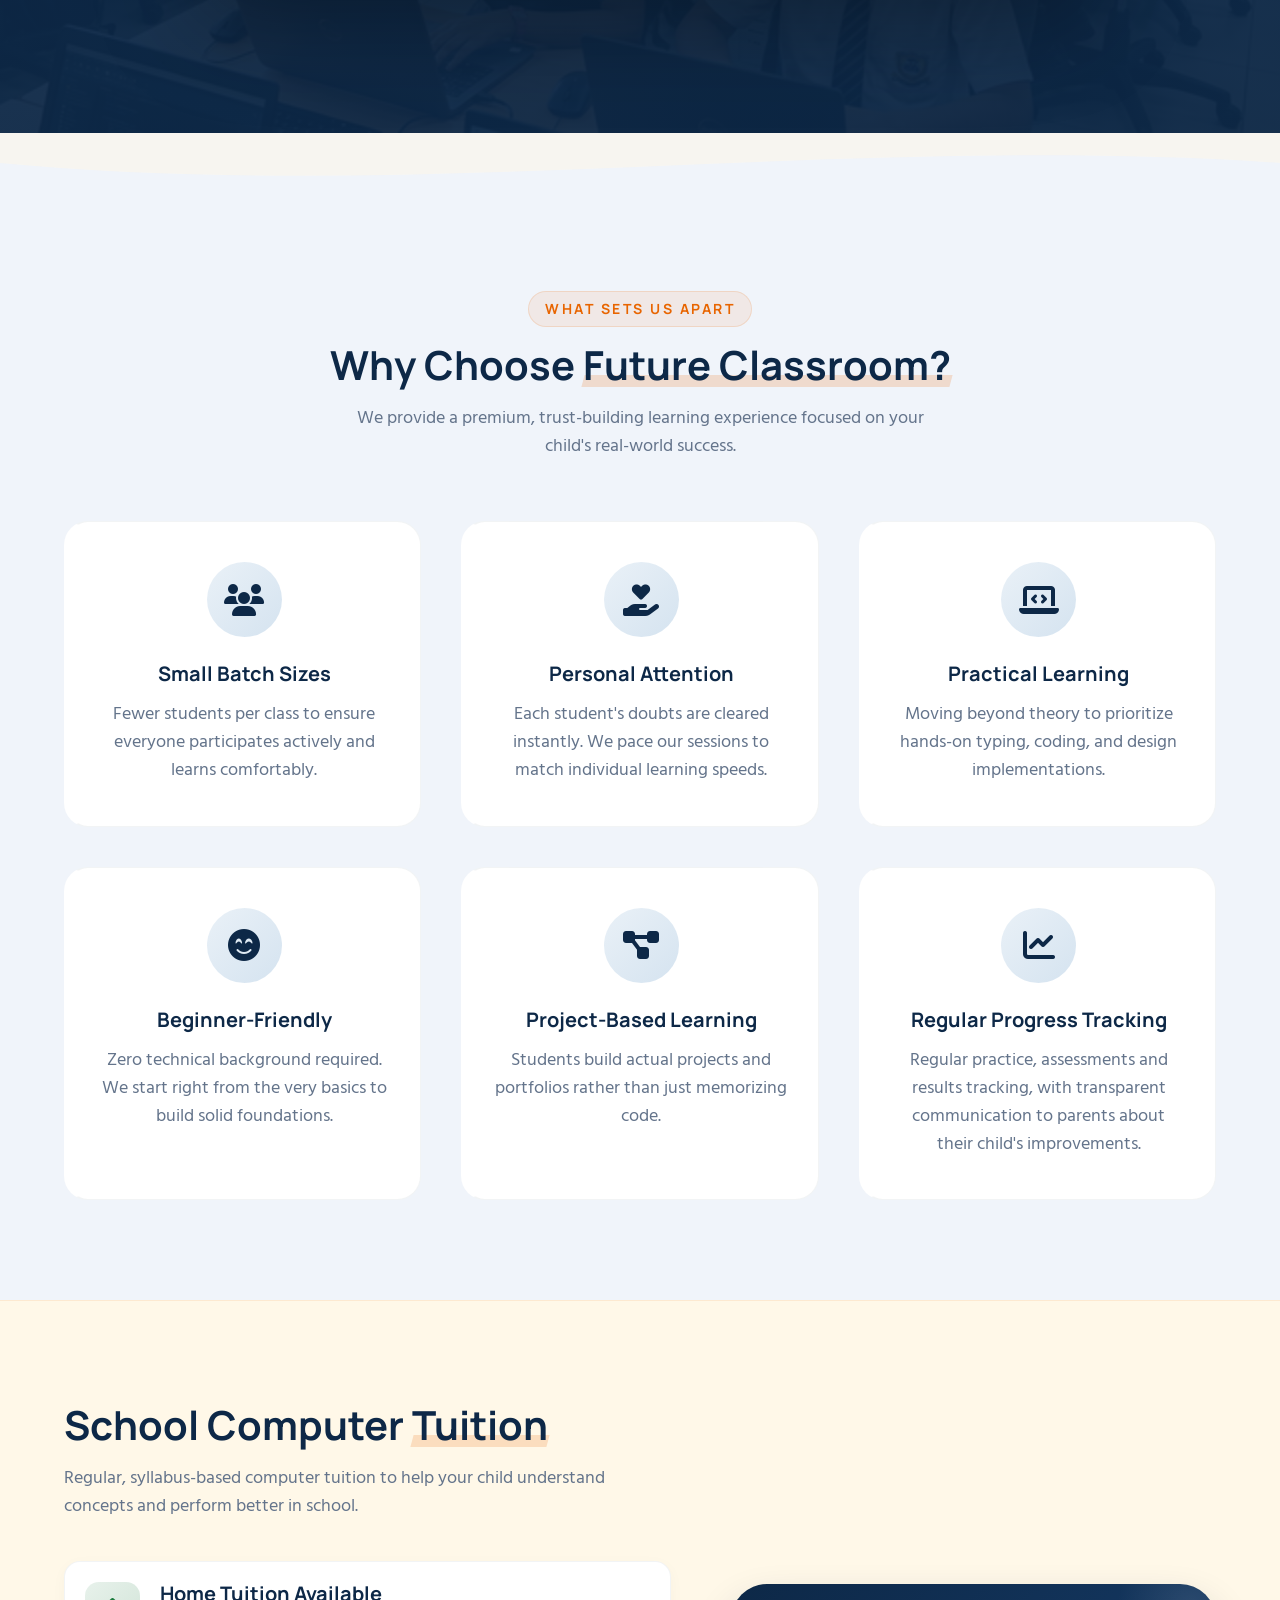
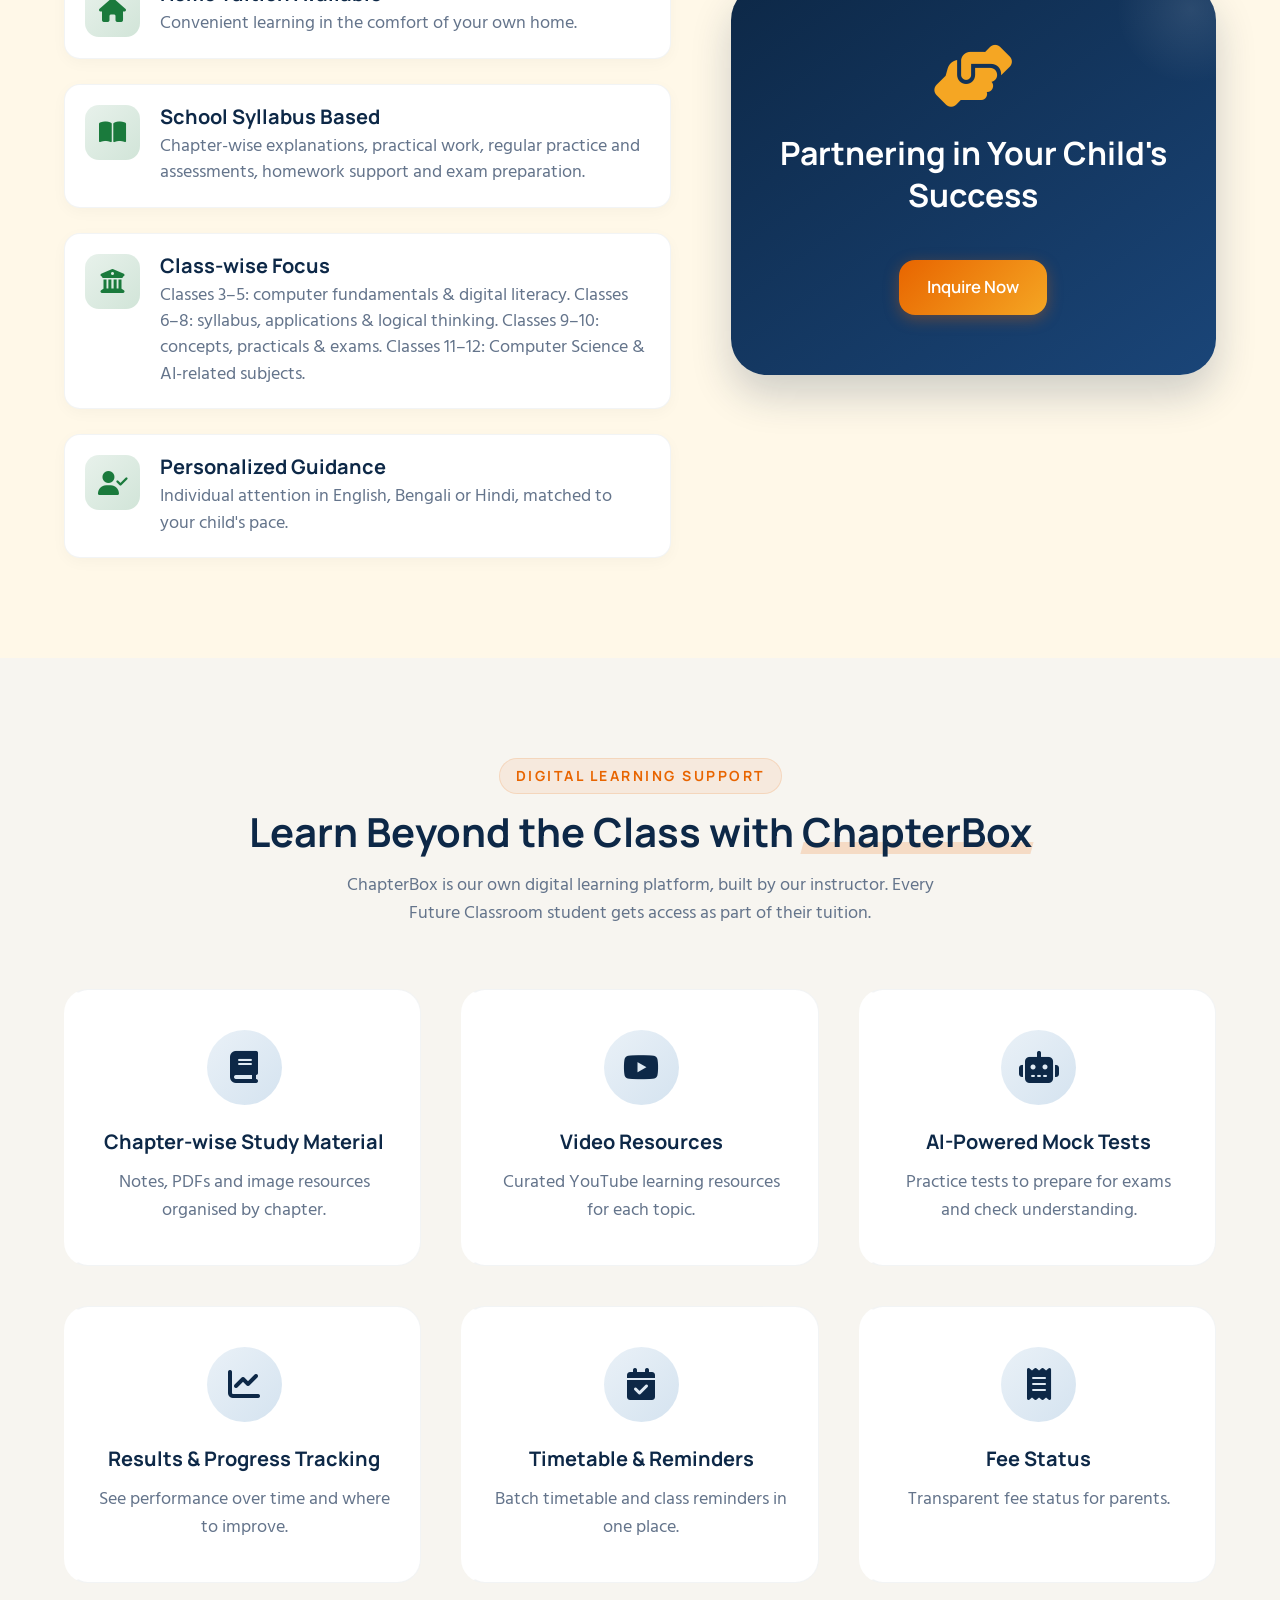
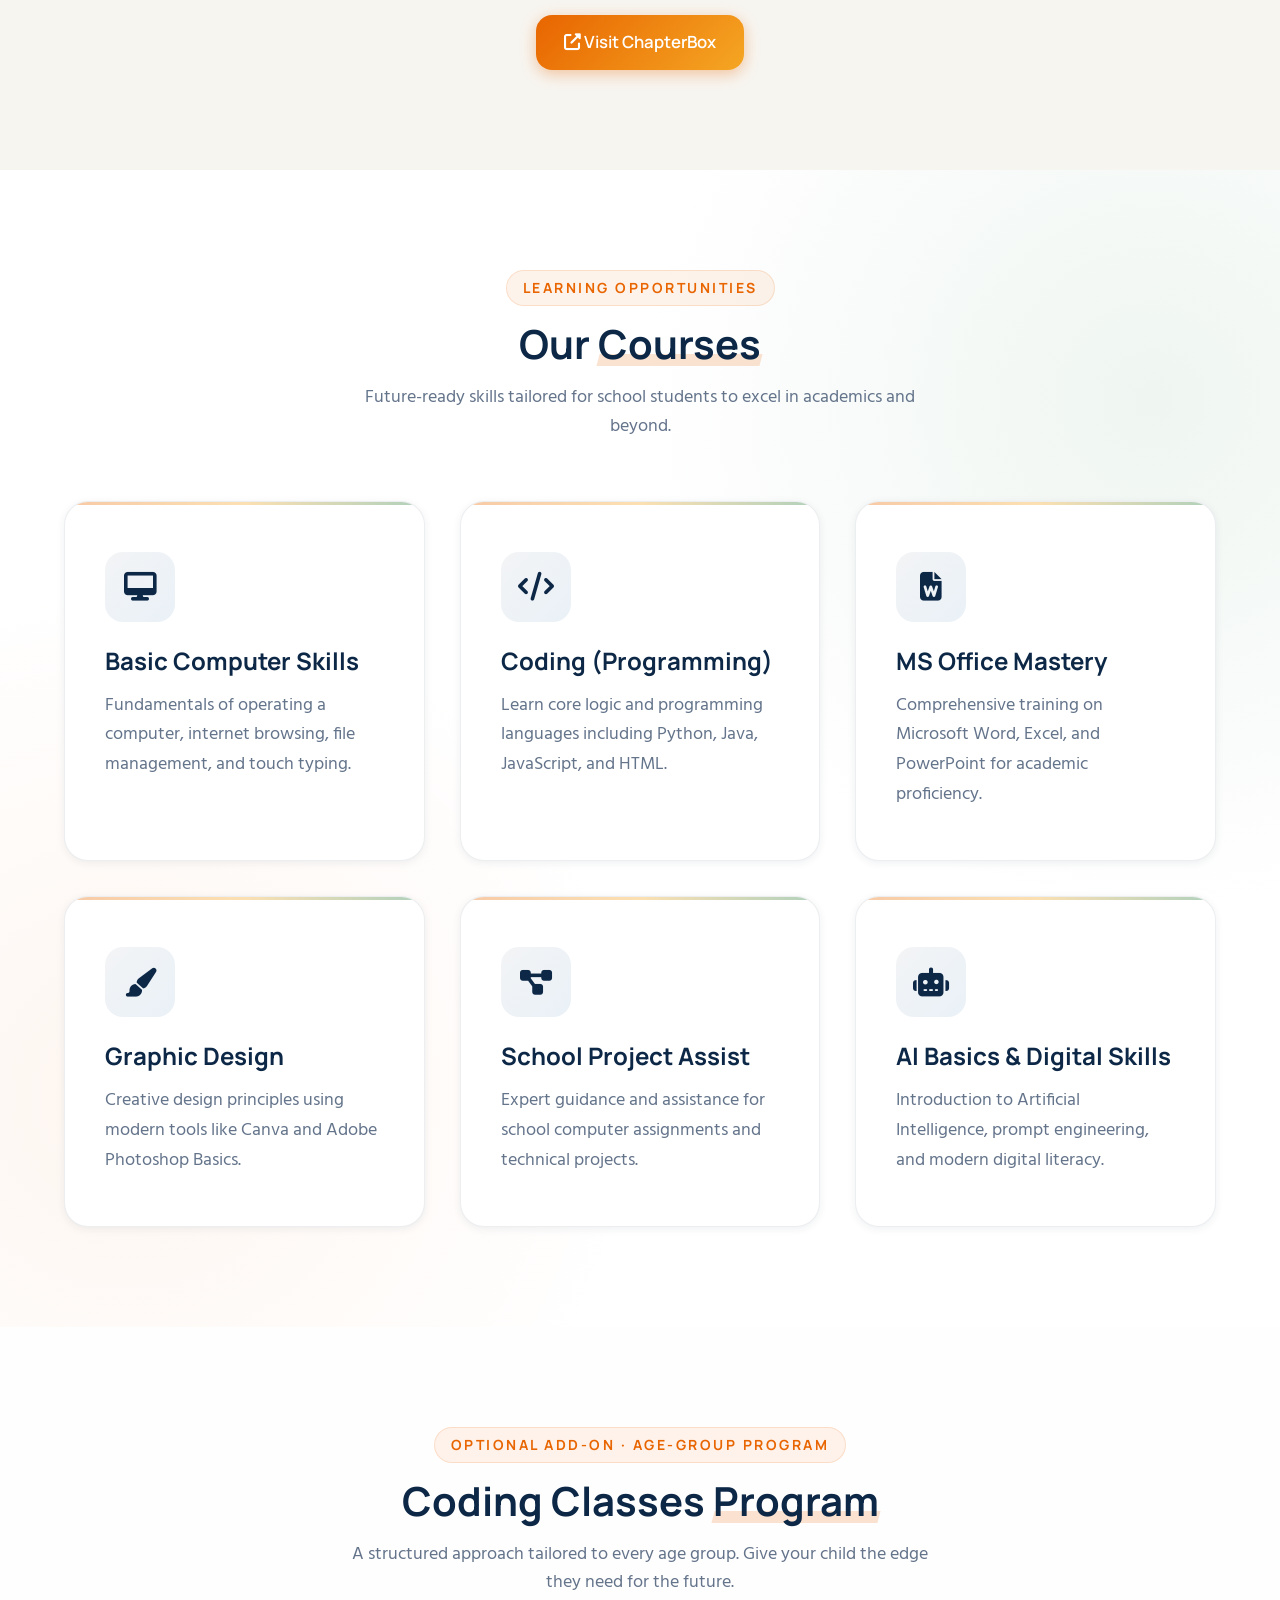
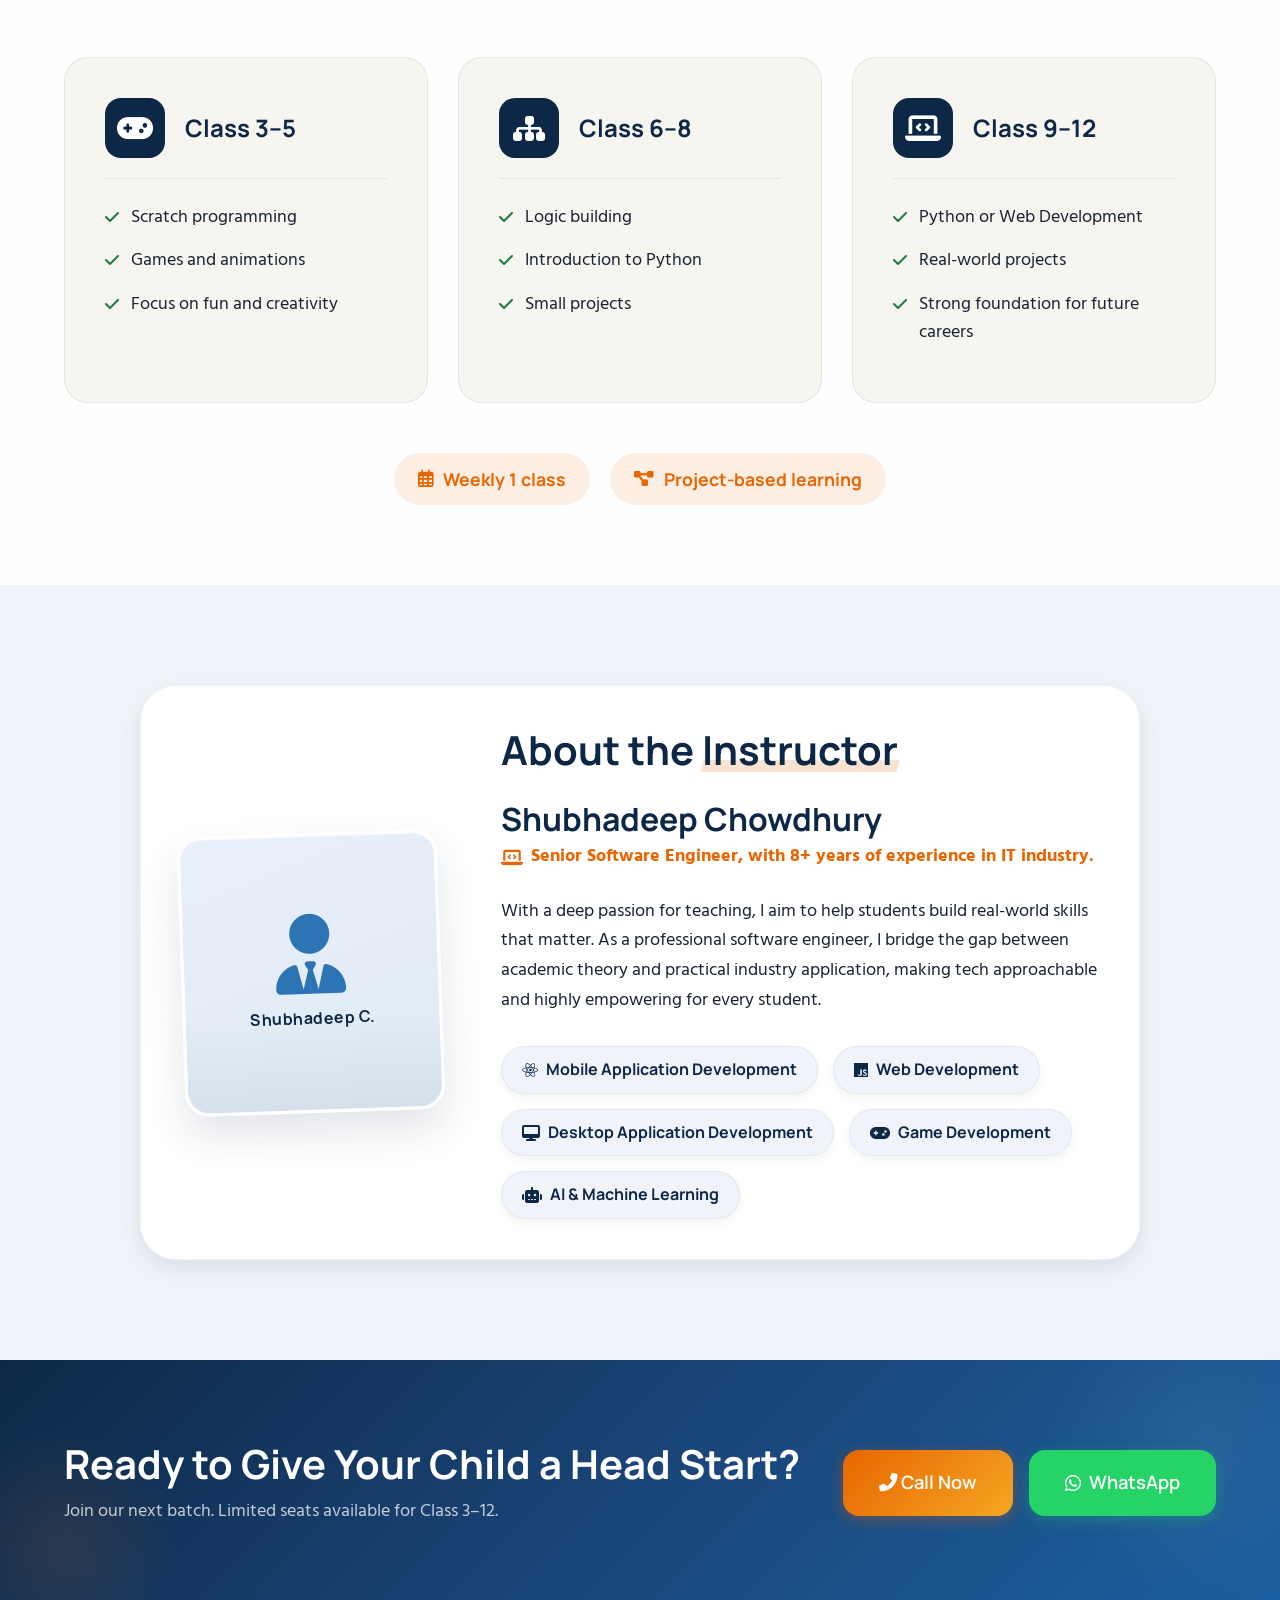
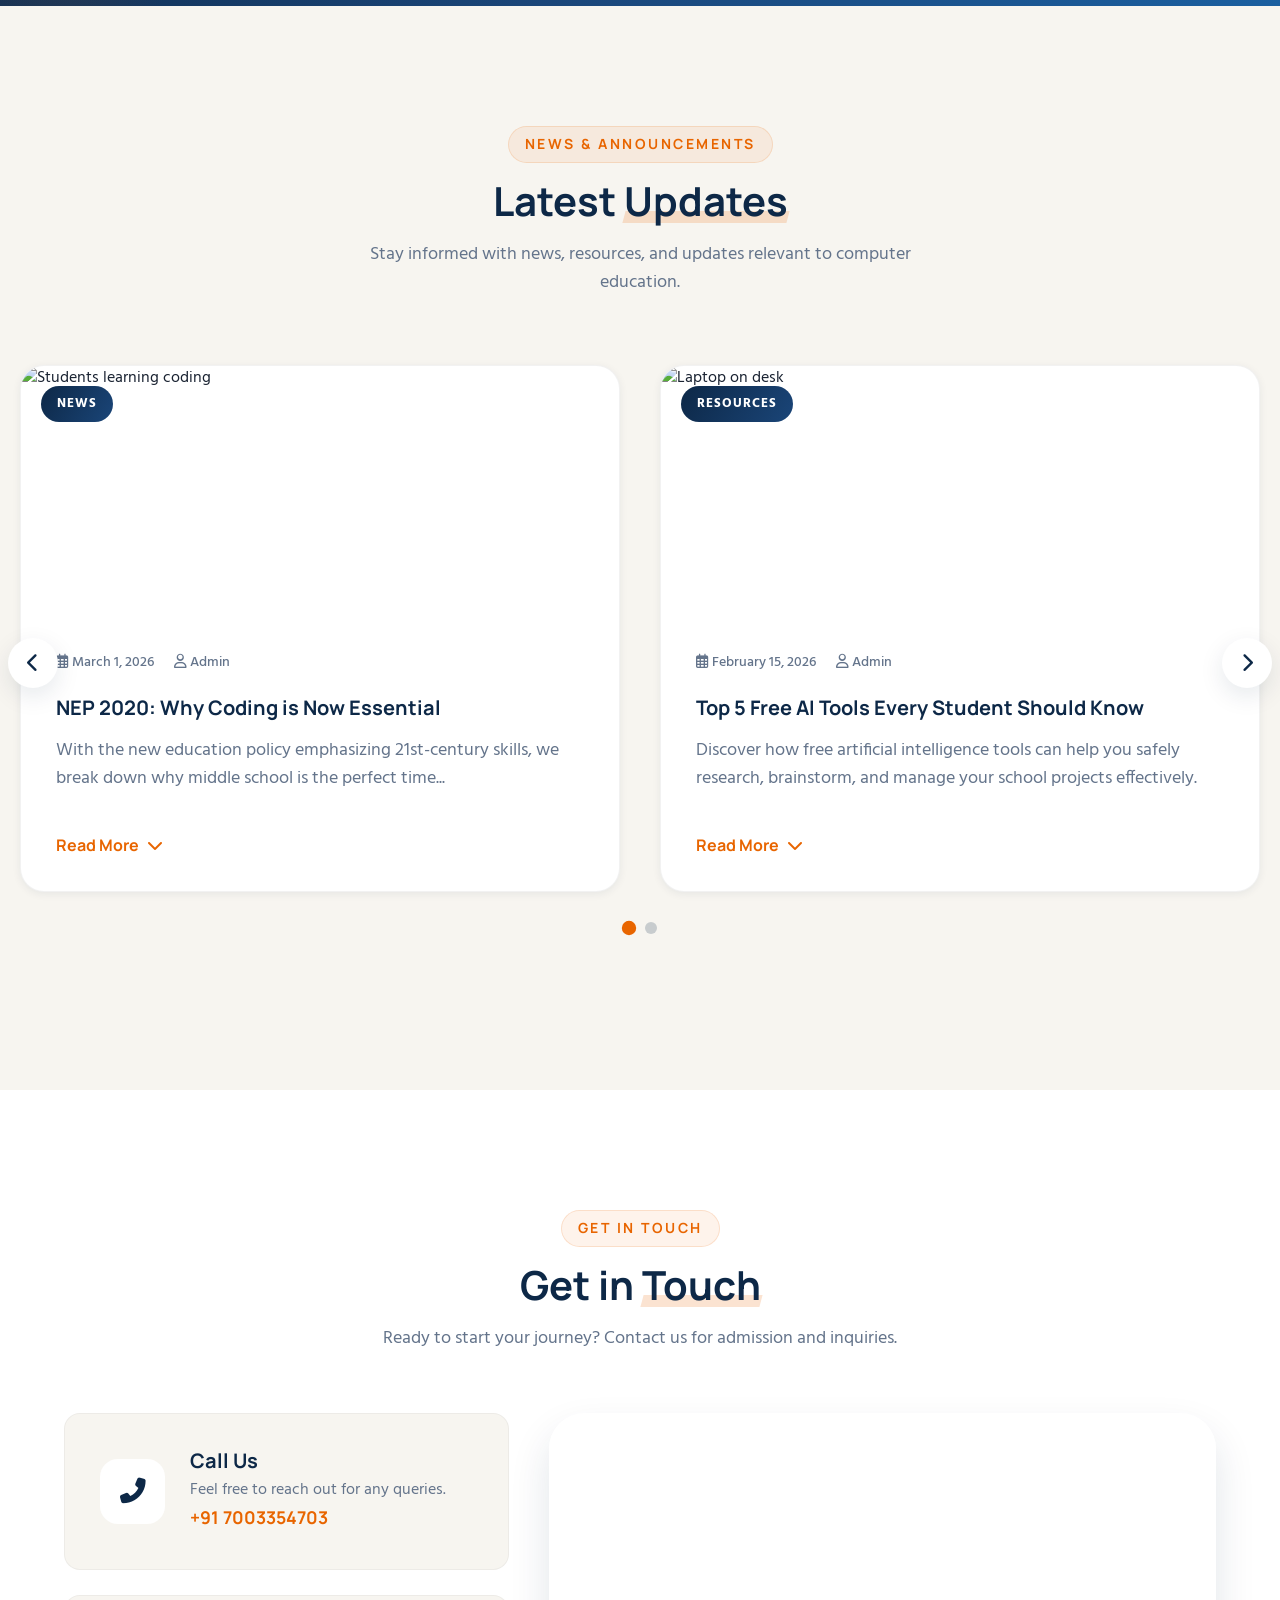
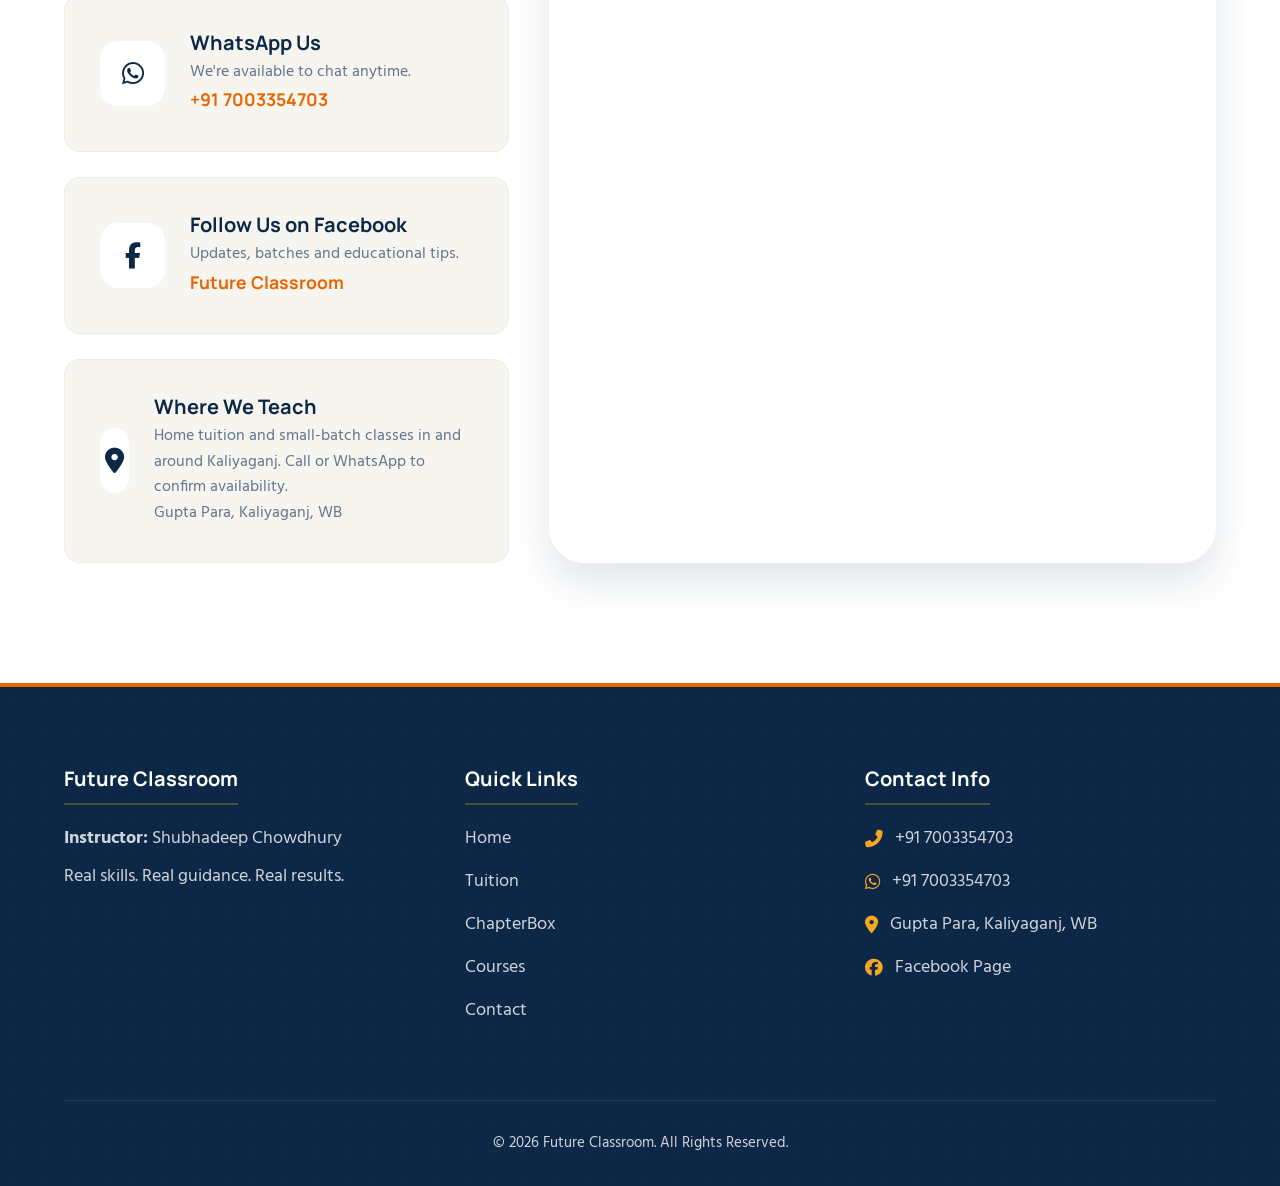
==== commit 3f83cf92: "feat: align site with business summary, add ChapterBox section and Facebook link - Reposition hero a" ====
--- a/index.html
+++ b/index.html
@@ -35,6 +35,8 @@
                 <a href="#home" class="nav-link active">Home</a>
                 <a href="#about" class="nav-link">About</a>
                 <a href="#why-us" class="nav-link">Why Choose Us</a>
+                <a href="#tuition-support" class="nav-link">Tuition</a>
+                <a href="#chapterbox" class="nav-link">ChapterBox</a>
                 <a href="#courses" class="nav-link">Courses</a>
                 <a href="#posts" class="nav-link">Updates</a>
                 <a href="#contact" class="nav-link btn btn-outline">Contact Us</a>
@@ -52,8 +54,8 @@
             <div class="hero-icon">
                 <i class="fas fa-user-graduate"></i>
             </div>
-            <h1>Prepare Your Child for the Future with <br><span class="highlight">Coding & Computer Classes</span></h1>
-            <p class="subtitle">For students from Class 3 to 12. Boost their confidence with logic building, real-world projects, and essential future skills.</p>
+            <h1>Computer Tuition for School Students, <br><span class="highlight">Backed by Practical Skills</span></h1>
+            <p class="subtitle">Syllabus-based computer tuition for Classes 3–12 in Kaliyaganj, with individual guidance and digital learning support through ChapterBox. Taught in English, Bengali and Hindi.</p>
             <div class="hero-buttons">
                 <a href="tel:7003354703" class="btn btn-primary btn-large"><i class="fas fa-phone-alt"></i> Call Now</a>
                 <a href="https://wa.me/917003354703" class="btn btn-whatsapp" target="_blank"><i class="fab fa-whatsapp"></i> WhatsApp Now</a>
@@ -61,7 +63,7 @@
             <p class="demo-text">
                 <span class="demo-badge">
                     <i class="fas fa-star"></i>
-                    Future Classroom offers <strong>BRIGHT FUTURE</strong> for your child!
+                    <strong>Real skills. Real guidance. Real results.</strong>
                 </span>
             </p>
         </div>
@@ -80,14 +82,14 @@
                 <div class="trust-icon-wrap"><i class="fas fa-school"></i></div>
                 <div class="trust-text">
                     <strong class="trust-stat">Kaliyaganj</strong>
-                    <span>Based Learning Center</span>
+                    <span>Home Tuition &amp; Small Batches</span>
                 </div>
             </div>
             <div class="trust-item">
                 <div class="trust-icon-wrap"><i class="fas fa-book-open-reader"></i></div>
                 <div class="trust-text">
-                    <strong class="trust-stat">NEP 2020</strong>
-                    <span>Friendly Skill Curriculum</span>
+                    <strong class="trust-stat">Classes 3–12</strong>
+                    <span>English · Bengali · Hindi</span>
                 </div>
             </div>
             <div class="trust-item">
@@ -106,7 +108,7 @@
             <div class="about-card reveal reveal--scale">
                 <div class="about-icon"><i class="fas fa-bullseye"></i></div>
                 <h2>Our Mission</h2>
-                <p>At <strong>Future Classroom</strong>, our mission is to empower school students by building robust computer skills and digital confidence. We believe that technology education is no longer a luxury, but a necessity. By providing top-tier, practical education in an engaging environment, we help students transition from tech consumers to tech creators, setting a strong foundation for their future academic and professional endeavors.</p>
+                <p>At <strong>Future Classroom</strong>, our mission is to help school students understand computer science, perform better in their school computer subjects, and build practical digital skills. We combine syllabus-based teaching, individual guidance and digital learning support through <a href="https://chapterbox.in/" target="_blank" rel="noopener"><strong>ChapterBox</strong></a>, and introduce programming and AI at an age-appropriate level.</p>
                 <a href="#contact" class="btn btn-primary mt-3">Join Us Today</a>
             </div>
         </div>
@@ -162,120 +164,8 @@
                 <div class="reason-card">
                     <div class="reason-icon"><i class="fas fa-chart-line"></i></div>
                     <h4>Regular Progress Tracking</h4>
-                    <p>Consistent feedback and transparent communication with parents about their child's improvements.</p>
-                </div>
-            </div>
-        </div>
-    </section>
-
-    <!-- Courses Section -->
-    <section id="courses" class="section courses-section">
-        <div class="container">
-            <div class="section-header reveal">
-                <span class="section-eyebrow">Courses We Offer</span>
-                <h2>Our <span class="highlight-text">Courses</span></h2>
-                <p>Future-ready skills tailored for school students to excel in academics and beyond.</p>
-            </div>
-
-            <div class="course-grid reveal-group">
-                <!-- Course 1 -->
-                <div class="course-card">
-                    <div class="course-icon"><i class="fas fa-desktop"></i></div>
-                    <h3>Basic Computer Skills</h3>
-                    <p>Fundamentals of operating a computer, internet browsing, file management, and touch typing.</p>
-                </div>
-
-                <!-- Course 2 -->
-                <div class="course-card">
-                    <div class="course-icon"><i class="fas fa-code"></i></div>
-                    <h3>Coding (Programming)</h3>
-                    <p>Learn core logic and programming languages including Python, Java, JavaScript, and HTML.</p>
-                </div>
-
-                <!-- Course 3 -->
-                <div class="course-card">
-                    <div class="course-icon"><i class="fas fa-file-word"></i></div>
-                    <h3>MS Office Mastery</h3>
-                    <p>Comprehensive training on Microsoft Word, Excel, and PowerPoint for academic proficiency.</p>
-                </div>
-
-                <!-- Course 4 -->
-                <div class="course-card">
-                    <div class="course-icon"><i class="fas fa-paint-brush"></i></div>
-                    <h3>Graphic Design</h3>
-                    <p>Creative design principles using modern tools like Canva and Adobe Photoshop Basics.</p>
-                </div>
-
-                <!-- Course 5 -->
-                <div class="course-card">
-                    <div class="course-icon"><i class="fas fa-project-diagram"></i></div>
-                    <h3>School Project Assist</h3>
-                    <p>Expert guidance and assistance for school computer assignments and technical projects.</p>
-                </div>
-
-                <!-- Course 6 -->
-                <div class="course-card">
-                    <div class="course-icon"><i class="fas fa-robot"></i></div>
-                    <h3>AI Basics &amp; Digital Skills</h3>
-                    <p>Introduction to Artificial Intelligence, prompt engineering, and modern digital literacy.</p>
-                </div>
-            </div>
-        </div>
-    </section>
-
-    <!-- Coding Classes Program Section -->
-    <section id="coding-program" class="section coding-program">
-        <div class="container">
-            <div class="section-header reveal">
-                <span class="section-eyebrow">Age-Group Program</span>
-                <h2>Coding Classes <span class="highlight-text">Program</span></h2>
-                <p>A structured approach tailored to every age group. Give your child the edge they need for the future.</p>
-            </div>
-
-            <div class="program-grid reveal-group">
-                <!-- Program 1 -->
-                <div class="program-card">
-                    <div class="program-header">
-                        <div class="program-icon"><i class="fas fa-gamepad"></i></div>
-                        <h3>Class 3–5</h3>
-                    </div>
-                    <ul class="program-list">
-                        <li><i class="fas fa-check"></i> Scratch programming</li>
-                        <li><i class="fas fa-check"></i> Games and animations</li>
-                        <li><i class="fas fa-check"></i> Focus on fun and creativity</li>
-                    </ul>
-                </div>
-
-                <!-- Program 2 -->
-                <div class="program-card">
-                    <div class="program-header">
-                        <div class="program-icon"><i class="fas fa-sitemap"></i></div>
-                        <h3>Class 6–8</h3>
-                    </div>
-                    <ul class="program-list">
-                        <li><i class="fas fa-check"></i> Logic building</li>
-                        <li><i class="fas fa-check"></i> Introduction to Python</li>
-                        <li><i class="fas fa-check"></i> Small projects</li>
-                    </ul>
-                </div>
-
-                <!-- Program 3 -->
-                <div class="program-card">
-                    <div class="program-header">
-                        <div class="program-icon"><i class="fas fa-laptop-code"></i></div>
-                        <h3>Class 9–12</h3>
-                    </div>
-                    <ul class="program-list">
-                        <li><i class="fas fa-check"></i> Python or Web Development</li>
-                        <li><i class="fas fa-check"></i> Real-world projects</li>
-                        <li><i class="fas fa-check"></i> Strong foundation for future careers</li>
-                    </ul>
-                </div>
-            </div>
-
-            <div class="program-features">
-                <span class="feature-tag"><i class="far fa-calendar-alt"></i> Weekly 1 class</span>
-                <span class="feature-tag"><i class="fas fa-project-diagram"></i> Project-based learning</span>
+                    <p>Regular practice, assessments and results tracking, with transparent communication to parents about their child's improvements.</p>
+                </div>
             </div>
         </div>
     </section>
@@ -285,8 +175,8 @@
         <div class="container tuition-container">
             <div class="tuition-content reveal reveal--left">
                 <div class="section-header align-left">
-                    <h2>School Tuition <span class="highlight-text">Support</span></h2>
-                    <p>Reliable and tailored academic support designed to help your child excel in all subjects.</p>
+                    <h2>School Computer <span class="highlight-text">Tuition</span></h2>
+                    <p>Regular, syllabus-based computer tuition to help your child understand concepts and perform better in school.</p>
                 </div>
 
                 <ul class="tuition-list">
@@ -300,22 +190,22 @@
                     <li>
                         <div class="tuition-icon"><i class="fas fa-book-open"></i></div>
                         <div class="tuition-text">
-                            <h4>All Subjects Support</h4>
-                            <p>Comprehensive guidance across Maths, Science, Languages, and more.</p>
+                            <h4>School Syllabus Based</h4>
+                            <p>Chapter-wise explanations, practical work, regular practice and assessments, homework support and exam preparation.</p>
                         </div>
                     </li>
                     <li>
                         <div class="tuition-icon"><i class="fas fa-university"></i></div>
                         <div class="tuition-text">
-                            <h4>All Boards Covered</h4>
-                            <p>Expertise in CBSE, ICSE, and State Board curricula.</p>
+                            <h4>Class-wise Focus</h4>
+                            <p>Classes 3–5: computer fundamentals &amp; digital literacy. Classes 6–8: syllabus, applications &amp; logical thinking. Classes 9–10: concepts, practicals &amp; exams. Classes 11–12: Computer Science &amp; AI-related subjects.</p>
                         </div>
                     </li>
                     <li>
                         <div class="tuition-icon"><i class="fas fa-user-check"></i></div>
                         <div class="tuition-text">
                             <h4>Personalized Guidance</h4>
-                            <p>Individualized attention focusing on your child's unique needs.</p>
+                            <p>Individual attention in English, Bengali or Hindi, matched to your child's pace.</p>
                         </div>
                     </li>
                 </ul>
@@ -326,6 +216,140 @@
                     <h3>Partnering in Your Child's Success</h3>
                     <a href="#contact" class="btn btn-primary mt-3">Inquire Now</a>
                 </div>
+            </div>
+        </div>
+    </section>
+
+    <!-- ChapterBox Section -->
+    <section id="chapterbox" class="section chapterbox-section">
+        <div class="container">
+            <div class="section-header reveal">
+                <span class="section-eyebrow">Digital Learning Support</span>
+                <h2>Learn Beyond the Class with <span class="highlight-text">ChapterBox</span></h2>
+                <p>ChapterBox is our own digital learning platform, built by our instructor. Every Future Classroom student gets access as part of their tuition.</p>
+            </div>
+            <div class="why-us-grid reveal-group">
+                <div class="reason-card"><div class="reason-icon"><i class="fas fa-book"></i></div><h4>Chapter-wise Study Material</h4><p>Notes, PDFs and image resources organised by chapter.</p></div>
+                <div class="reason-card"><div class="reason-icon"><i class="fab fa-youtube"></i></div><h4>Video Resources</h4><p>Curated YouTube learning resources for each topic.</p></div>
+                <div class="reason-card"><div class="reason-icon"><i class="fas fa-robot"></i></div><h4>AI-Powered Mock Tests</h4><p>Practice tests to prepare for exams and check understanding.</p></div>
+                <div class="reason-card"><div class="reason-icon"><i class="fas fa-chart-line"></i></div><h4>Results &amp; Progress Tracking</h4><p>See performance over time and where to improve.</p></div>
+                <div class="reason-card"><div class="reason-icon"><i class="fas fa-calendar-check"></i></div><h4>Timetable &amp; Reminders</h4><p>Batch timetable and class reminders in one place.</p></div>
+                <div class="reason-card"><div class="reason-icon"><i class="fas fa-receipt"></i></div><h4>Fee Status</h4><p>Transparent fee status for parents.</p></div>
+            </div>
+            <div style="text-align:center;margin-top:2rem;">
+                <a href="https://chapterbox.in/" class="btn btn-primary" target="_blank" rel="noopener"><i class="fas fa-external-link-alt"></i> Visit ChapterBox</a>
+            </div>
+        </div>
+    </section>
+
+    <!-- Courses Section -->
+    <section id="courses" class="section courses-section">
+        <div class="container">
+            <div class="section-header reveal">
+                <span class="section-eyebrow">Learning Opportunities</span>
+                <h2>Our <span class="highlight-text">Courses</span></h2>
+                <p>Future-ready skills tailored for school students to excel in academics and beyond.</p>
+            </div>
+
+            <div class="course-grid reveal-group">
+                <!-- Course 1 -->
+                <div class="course-card">
+                    <div class="course-icon"><i class="fas fa-desktop"></i></div>
+                    <h3>Basic Computer Skills</h3>
+                    <p>Fundamentals of operating a computer, internet browsing, file management, and touch typing.</p>
+                </div>
+
+                <!-- Course 2 -->
+                <div class="course-card">
+                    <div class="course-icon"><i class="fas fa-code"></i></div>
+                    <h3>Coding (Programming)</h3>
+                    <p>Learn core logic and programming languages including Python, Java, JavaScript, and HTML.</p>
+                </div>
+
+                <!-- Course 3 -->
+                <div class="course-card">
+                    <div class="course-icon"><i class="fas fa-file-word"></i></div>
+                    <h3>MS Office Mastery</h3>
+                    <p>Comprehensive training on Microsoft Word, Excel, and PowerPoint for academic proficiency.</p>
+                </div>
+
+                <!-- Course 4 -->
+                <div class="course-card">
+                    <div class="course-icon"><i class="fas fa-paint-brush"></i></div>
+                    <h3>Graphic Design</h3>
+                    <p>Creative design principles using modern tools like Canva and Adobe Photoshop Basics.</p>
+                </div>
+
+                <!-- Course 5 -->
+                <div class="course-card">
+                    <div class="course-icon"><i class="fas fa-project-diagram"></i></div>
+                    <h3>School Project Assist</h3>
+                    <p>Expert guidance and assistance for school computer assignments and technical projects.</p>
+                </div>
+
+                <!-- Course 6 -->
+                <div class="course-card">
+                    <div class="course-icon"><i class="fas fa-robot"></i></div>
+                    <h3>AI Basics &amp; Digital Skills</h3>
+                    <p>Introduction to Artificial Intelligence, prompt engineering, and modern digital literacy.</p>
+                </div>
+            </div>
+        </div>
+    </section>
+
+    <!-- Coding Classes Program Section -->
+    <section id="coding-program" class="section coding-program">
+        <div class="container">
+            <div class="section-header reveal">
+                <span class="section-eyebrow">Optional Add-on · Age-Group Program</span>
+                <h2>Coding Classes <span class="highlight-text">Program</span></h2>
+                <p>A structured approach tailored to every age group. Give your child the edge they need for the future.</p>
+            </div>
+
+            <div class="program-grid reveal-group">
+                <!-- Program 1 -->
+                <div class="program-card">
+                    <div class="program-header">
+                        <div class="program-icon"><i class="fas fa-gamepad"></i></div>
+                        <h3>Class 3–5</h3>
+                    </div>
+                    <ul class="program-list">
+                        <li><i class="fas fa-check"></i> Scratch programming</li>
+                        <li><i class="fas fa-check"></i> Games and animations</li>
+                        <li><i class="fas fa-check"></i> Focus on fun and creativity</li>
+                    </ul>
+                </div>
+
+                <!-- Program 2 -->
+                <div class="program-card">
+                    <div class="program-header">
+                        <div class="program-icon"><i class="fas fa-sitemap"></i></div>
+                        <h3>Class 6–8</h3>
+                    </div>
+                    <ul class="program-list">
+                        <li><i class="fas fa-check"></i> Logic building</li>
+                        <li><i class="fas fa-check"></i> Introduction to Python</li>
+                        <li><i class="fas fa-check"></i> Small projects</li>
+                    </ul>
+                </div>
+
+                <!-- Program 3 -->
+                <div class="program-card">
+                    <div class="program-header">
+                        <div class="program-icon"><i class="fas fa-laptop-code"></i></div>
+                        <h3>Class 9–12</h3>
+                    </div>
+                    <ul class="program-list">
+                        <li><i class="fas fa-check"></i> Python or Web Development</li>
+                        <li><i class="fas fa-check"></i> Real-world projects</li>
+                        <li><i class="fas fa-check"></i> Strong foundation for future careers</li>
+                    </ul>
+                </div>
+            </div>
+
+            <div class="program-features">
+                <span class="feature-tag"><i class="far fa-calendar-alt"></i> Weekly 1 class</span>
+                <span class="feature-tag"><i class="fas fa-project-diagram"></i> Project-based learning</span>
             </div>
         </div>
     </section>
@@ -361,7 +385,7 @@
         </div>
     </section>
 
-    <!-- Testimonial Section -->
+    <!-- Testimonial Section: HIDDEN until genuine parent reviews are collected
     <section id="testimonials" class="section testimonial-section">
         <div class="container">
             <div class="section-header reveal">
@@ -371,7 +395,6 @@
             </div>
 
             <div class="testimonial-grid reveal-group">
-                <!-- Testimonial 1 -->
                 <div class="testimonial-card">
                     <div class="testimonial-quote">
                         <i class="fas fa-quote-left"></i>
@@ -385,8 +408,6 @@
                         </div>
                     </div>
                 </div>
-
-                <!-- Testimonial 2 -->
                 <div class="testimonial-card">
                     <div class="testimonial-quote">
                         <i class="fas fa-quote-left"></i>
@@ -403,8 +424,10 @@
             </div>
         </div>
     </section>
+    -->
 
     <!-- Pre-Footer CTA Banner -->
+
     <section class="cta-banner reveal">
         <div class="container">
             <div class="cta-inner">
@@ -441,7 +464,7 @@
                     <div class="slider-track" id="slider-track">
 
                         <!-- Post 1: New Coding Batch -->
-                        <article class="post-card slider-slide">
+                        <!-- STALE (May batch) <article class="post-card slider-slide">
                             <div class="post-image">
                                 <img src="https://images.unsplash.com/photo-1555066931-4365d14bab8c?q=80&w=900&auto=format&fit=crop" alt="Coding on screen">
                                 <span class="post-category">Admissions</span>
@@ -471,7 +494,7 @@
                                 </div>
                                 <button class="read-more-toggle">Read More <i class="fas fa-chevron-down"></i></button>
                             </div>
-                        </article>
+                        </article> -->
 
                         <!-- Post 2: Free Demo Class -->
                         <!-- <article class="post-card slider-slide">
@@ -622,10 +645,19 @@
                     </div>
 
                     <div class="contact-card">
+                        <div class="contact-icon"><i class="fab fa-facebook-f"></i></div>
+                        <div class="contact-details">
+                            <h3>Follow Us on Facebook</h3>
+                            <p>Updates, batches and educational tips.</p>
+                            <a href="https://www.facebook.com/profile.php?id=61579086045618" class="contact-link" target="_blank" rel="noopener">Future Classroom</a>
+                        </div>
+                    </div>
+
+                    <div class="contact-card">
                         <div class="contact-icon"><i class="fas fa-map-marker-alt"></i></div>
                         <div class="contact-details">
-                            <h3>Visit Us</h3>
-                            <p>Come down to our center and see for yourself.</p>
+                            <h3>Where We Teach</h3>
+                            <p>Home tuition and small-batch classes in and around Kaliyaganj. Call or WhatsApp to confirm availability.</p>
                             <address>Gupta Para, Kaliyaganj, WB</address>
                         </div>
                     </div>
@@ -633,7 +665,7 @@
 
                 <div class="contact-map reveal reveal--right">
                     <iframe
-                      src="https://www.google.com/maps?q=Computer+Science+Academy,+Kaliyaganj&output=embed"
+                      src="https://www.google.com/maps?q=Gupta+Para,+Kaliyaganj,+West+Bengal&output=embed"
                       width="100%"
                       height="100%"
                       style="border:0;"
@@ -651,13 +683,15 @@
             <div class="footer-section">
                 <h3>Future Classroom</h3>
                 <p><strong>Instructor:</strong> Shubhadeep Chowdhury</p>
-                <p>Empowering the next generation with future-ready digital skills.</p>
+                <p>Real skills. Real guidance. Real results.</p>
             </div>
 
             <div class="footer-section">
                 <h3>Quick Links</h3>
                 <ul class="footer-links">
                     <li><a href="#home">Home</a></li>
+                    <li><a href="#tuition-support">Tuition</a></li>
+                    <li><a href="#chapterbox">ChapterBox</a></li>
                     <li><a href="#courses">Courses</a></li>
                     <li><a href="#contact">Contact</a></li>
                 </ul>
@@ -669,6 +703,7 @@
                     <li><i class="fas fa-phone-alt"></i> <a href="tel:7003354703">+91 7003354703</a></li>
                     <li><i class="fab fa-whatsapp"></i> <a href="https://wa.me/917003354703" target="_blank">+91 7003354703</a></li>
                     <li><i class="fas fa-map-marker-alt"></i> Gupta Para, Kaliyaganj, WB</li>
+                    <li><i class="fab fa-facebook"></i> <a href="https://www.facebook.com/profile.php?id=61579086045618" target="_blank" rel="noopener">Facebook Page</a></li>
                 </ul>
             </div>
         </div>
